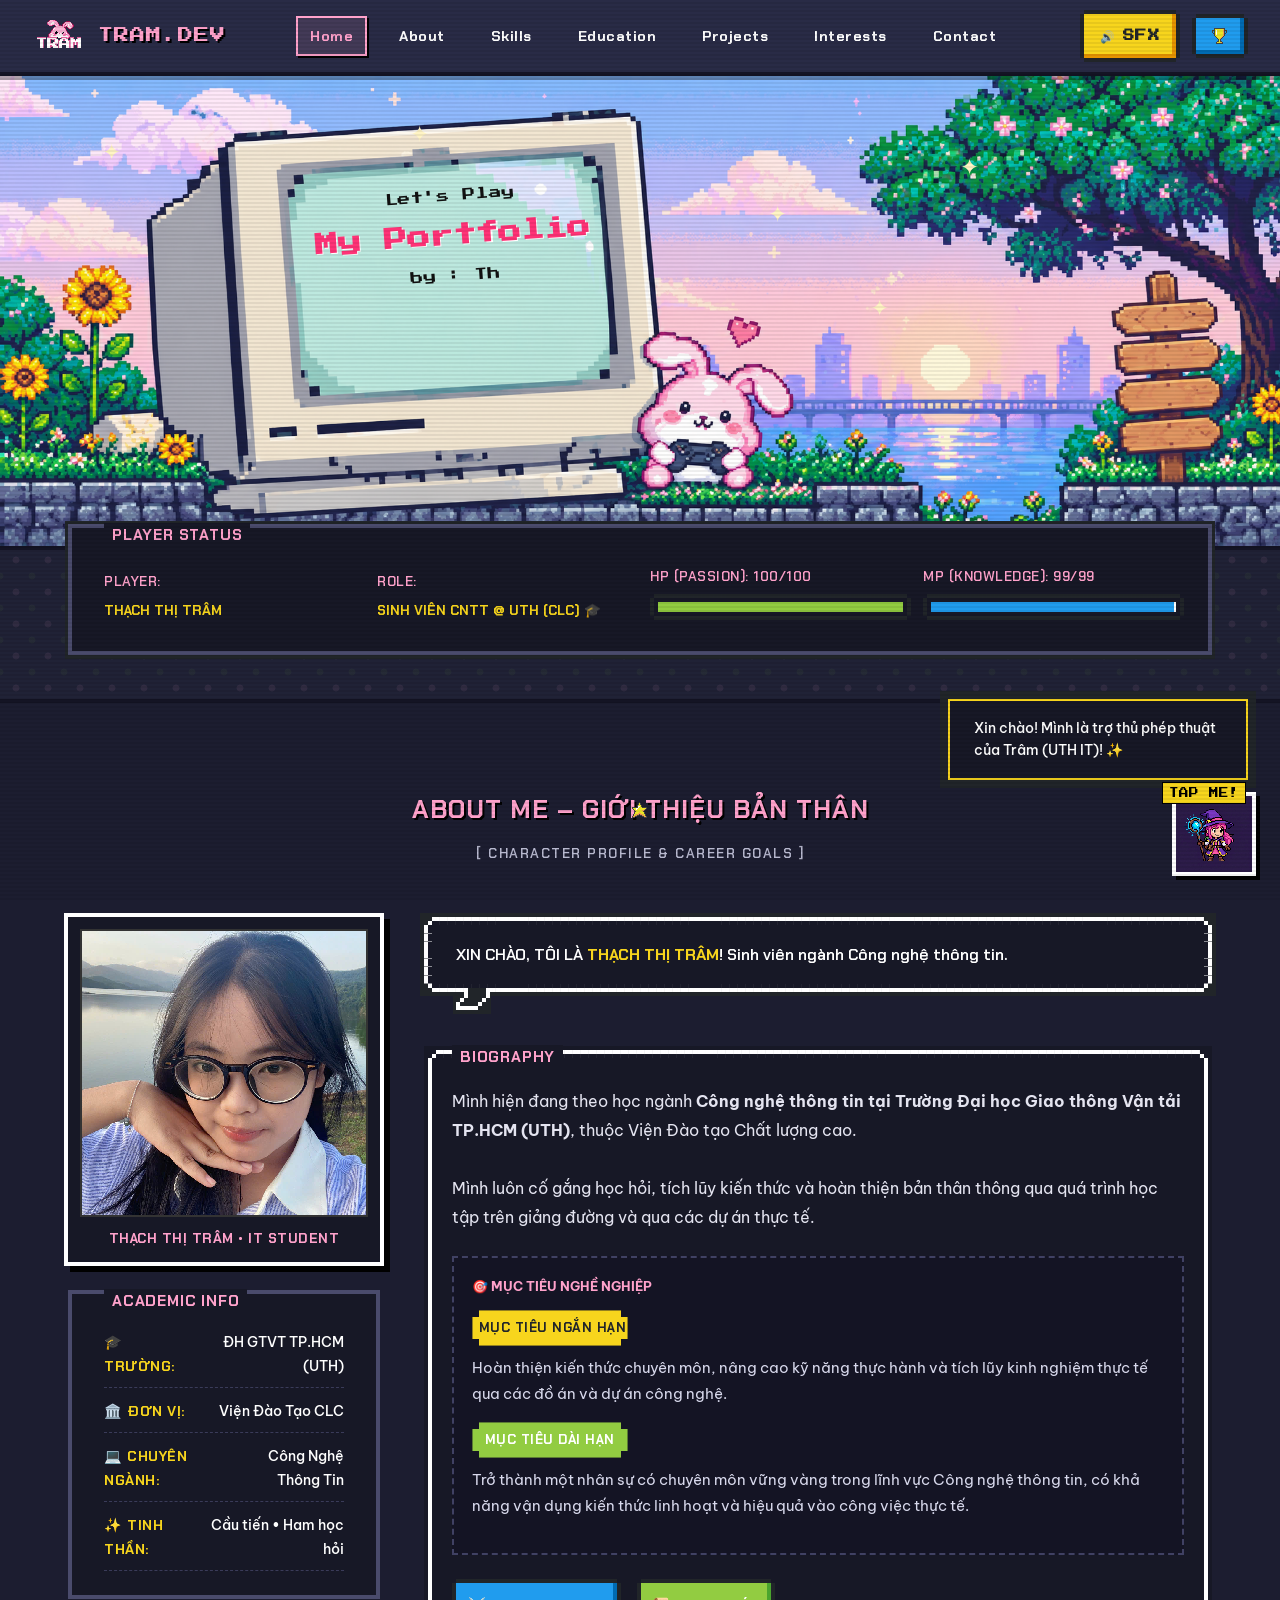
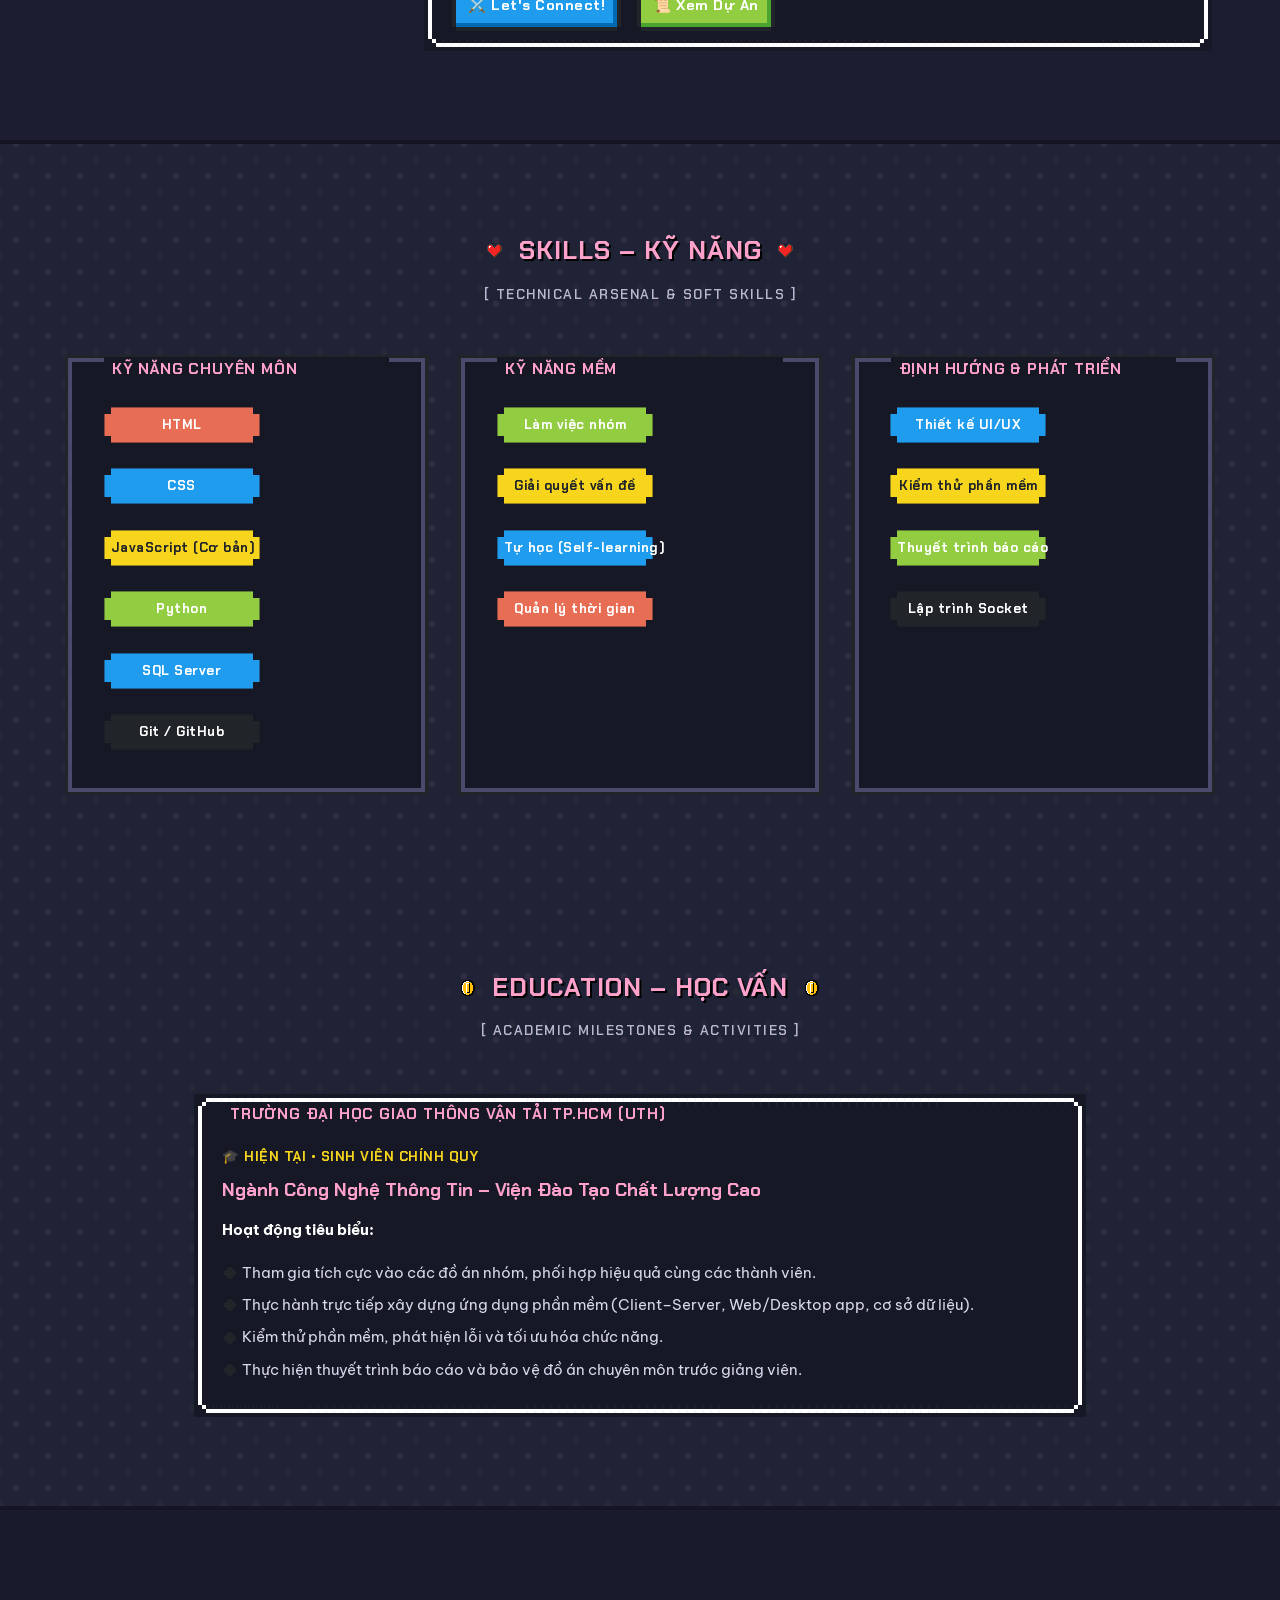
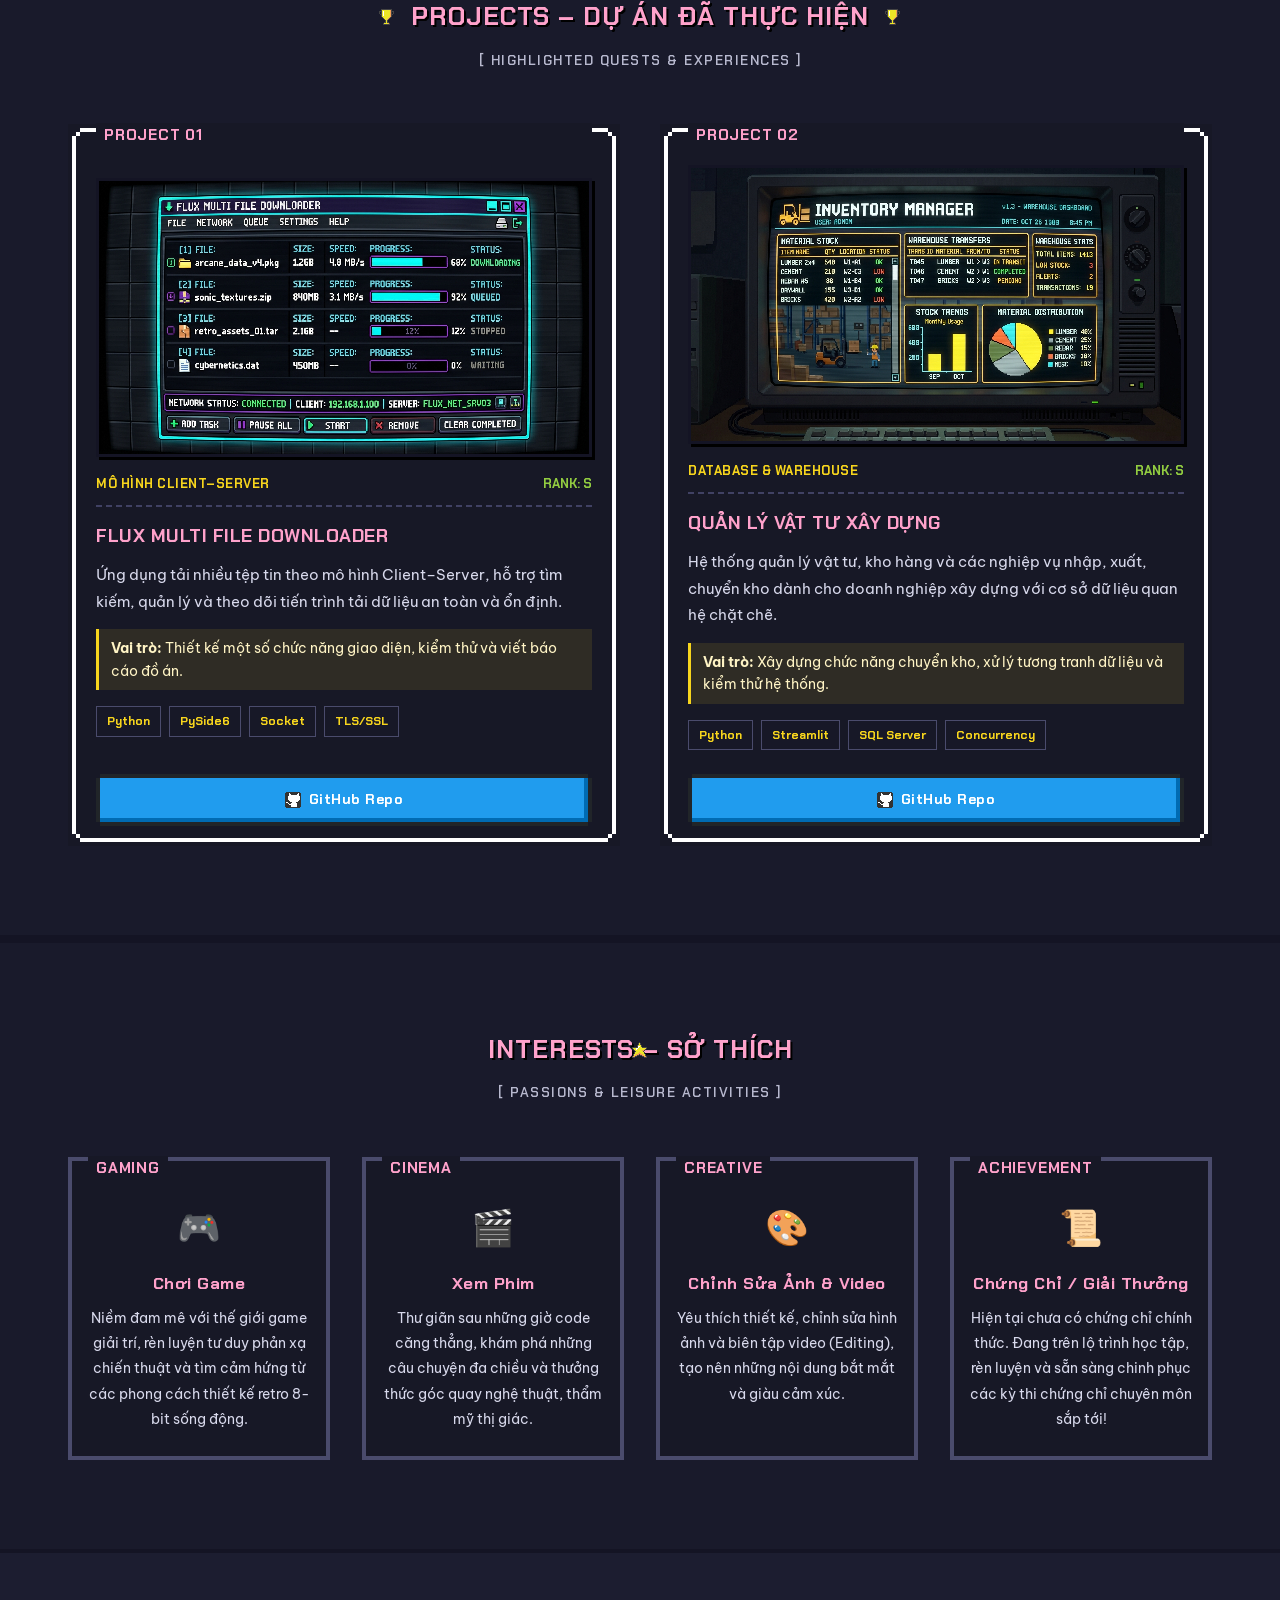
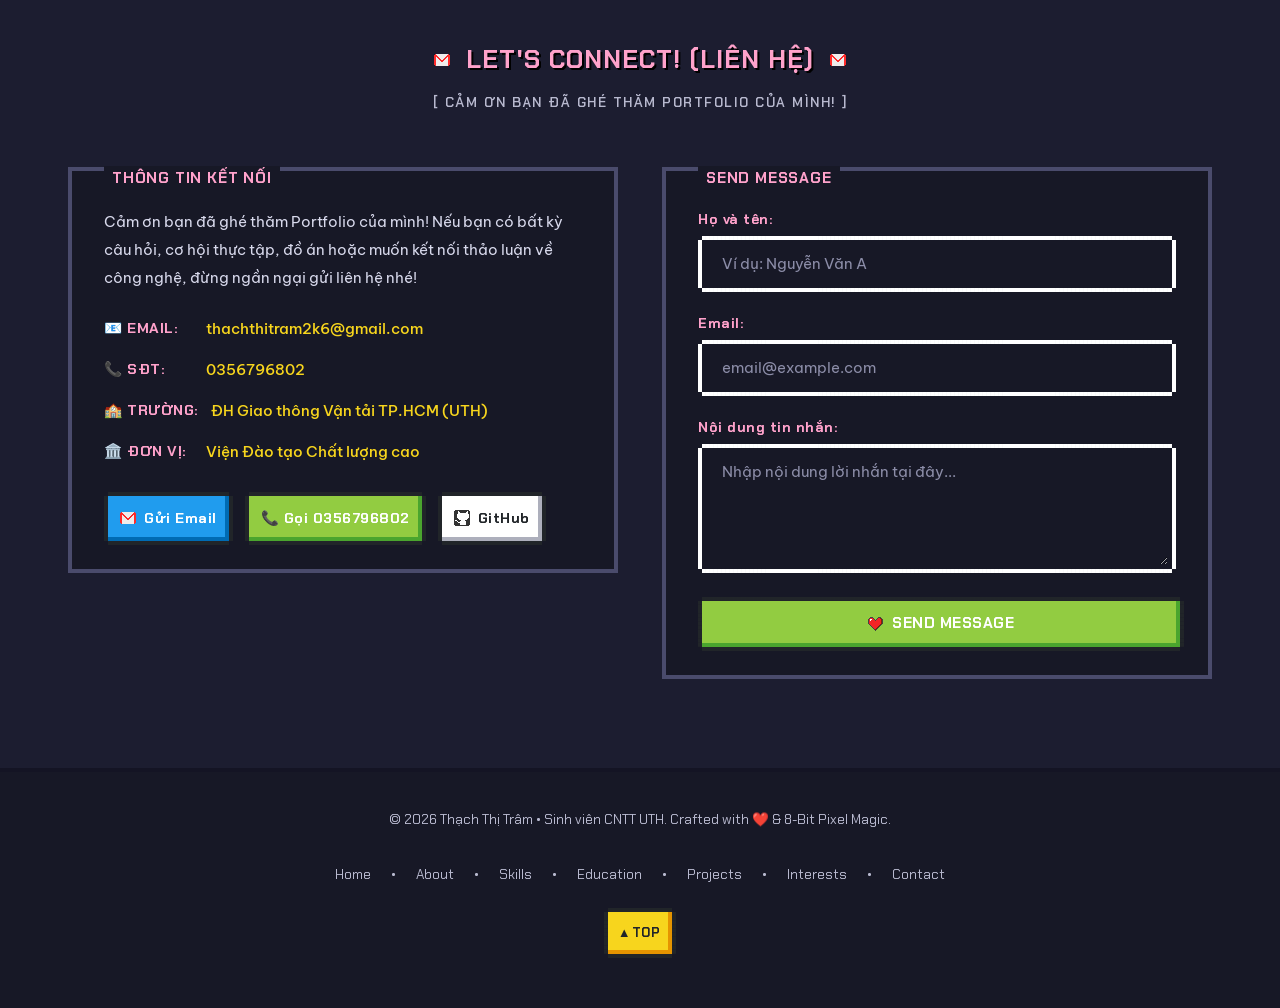
==== index.html @ c50bb3e3 "redesign portfolio with 8-bit NES RPG theme" ====
<!DOCTYPE html>
<html lang="vi">

<head>
    <meta charset="UTF-8">
    <meta name="viewport" content="width=device-width, initial-scale=1.0">
    <meta name="description" content="Portfolio phong cách game 8-bit NES hoài cổ của Thạch Thị Trâm - Sinh viên Công nghệ thông tin, Đại học Giao thông Vận tải TP.HCM (UTH).">
    <title>Portfolio - Thạch Thị Trâm | UTH IT Student</title>
    
    <!-- Google Fonts with 100% Vietnamese Diacritics Support -->
    <link rel="preconnect" href="https://fonts.googleapis.com">
    <link rel="preconnect" href="https://fonts.gstatic.com" crossorigin>
    <link href="https://fonts.googleapis.com/css2?family=Be+Vietnam+Pro:ital,wght@0,400;0,500;0,600;0,700;1,400&family=Chakra+Petch:ital,wght@0,400;0,600;0,700;1,400&family=Press+Start+2P&display=swap" rel="stylesheet">
    
    <!-- CSS Stylesheets -->
    <link rel="stylesheet" href="css/nes.min.css">
    <link rel="stylesheet" href="css/style.css">
</head>

<body>

    <!-- ===================================================
         HEADER / RETRO NAVBAR
         =================================================== -->
    <header class="navbar" id="navbar">
        <a href="#home" class="logo-wrapper">
            <img src="images/logo.png" alt="Logo Tram Dev">
            <span class="logo-brand">TRAM.DEV</span>
        </a>

        <!-- Navigation Links -->
        <nav class="nav-menu" id="nav-menu">
            <a href="#home" class="nav-link active">Home</a>
            <a href="#about" class="nav-link">About</a>
            <a href="#skills" class="nav-link">Skills</a>
            <a href="#education" class="nav-link">Education</a>
            <a href="#projects" class="nav-link">Projects</a>
            <a href="#interests" class="nav-link">Interests</a>
            <a href="#contact" class="nav-link">Contact</a>
        </nav>

        <!-- Retro Controls & Achievements -->
        <div class="nav-actions">
            <!-- Sound FX Toggle -->
            <button type="button" class="nes-btn is-warning sfx-btn" id="sfx-toggle" title="Bật/Tắt âm thanh 8-bit">
                <span id="sfx-icon">🔊</span> SFX
            </button>

            <!-- Trophy Achievements Modal Button -->
            <button type="button" class="nes-btn is-primary trophy-nav-btn" id="open-trophy-btn" title="Bảng thành tích">
                <i class="nes-icon trophy is-small"></i>
            </button>

            <!-- Mobile Hamburger Toggle -->
            <button type="button" class="nes-btn mobile-menu-toggle" id="mobile-menu-btn" aria-label="Toggle menu">
                ☰
            </button>
        </div>
    </header>

    <!-- ===================================================
         HERO BANNER (PIXEL TV WITH RETRO TYPING ANIMATION)
         =================================================== -->
    <section id="home" class="banner">
        <div class="tv-text">
            <p class="line1">Let's Play</p>
            <h1 class="line2">My Portfolio</h1>
            <p class="line3">by : Thach Thi Tram</p>
            <p class="line4">WELCOME TO MY WORLD</p>
            <a href="#about" class="start-btn">▶ START</a>
        </div>

        <!-- Twinkling Stars -->
        <span class="star star1">✦</span>
        <span class="star star2">✦</span>
        <span class="star star3">✦</span>
        <span class="star star4">✦</span>
        <span class="star star5">✦</span>
    </section>

    <!-- ===================================================
         RPG STATUS HUD BAR
         =================================================== -->
    <div class="rpg-hud-section">
        <div class="container">
            <div class="nes-container is-dark with-title rpg-hud-card">
                <p class="title">PLAYER STATUS</p>
                <div class="rpg-hud-grid">
                    <div class="hud-stat-item">
                        <span class="hud-label">PLAYER:</span>
                        <span class="hud-value">THẠCH THỊ TRÂM</span>
                    </div>
                    <div class="hud-stat-item">
                        <span class="hud-label">ROLE:</span>
                        <span class="hud-value">SINH VIÊN CNTT @ UTH (CLC) 🎓</span>
                    </div>
                    <div class="hud-stat-item">
                        <span class="hud-label">HP (PASSION): 100/100</span>
                        <progress class="nes-progress is-success" value="100" max="100"></progress>
                    </div>
                    <div class="hud-stat-item">
                        <span class="hud-label">MP (KNOWLEDGE): 99/99</span>
                        <progress class="nes-progress is-primary" value="99" max="100"></progress>
                    </div>
                </div>
            </div>
        </div>
    </div>

    <!-- ===================================================
         SECTION 1: ABOUT ME – GIỚI THIỆU BẢN THÂN
         =================================================== -->
    <section id="about" class="section about-section">
        <div class="container">
            <div class="section-header">
                <h2 class="section-title">
                    <i class="nes-icon star is-small"></i> ABOUT ME – GIỚI THIỆU BẢN THÂN <i class="nes-icon star is-small"></i>
                </h2>
                <p class="section-subtitle">[ CHARACTER PROFILE & CAREER GOALS ]</p>
            </div>

            <div class="about-grid">
                <!-- Character Avatar & Equipment -->
                <div class="character-card">
                    <div class="avatar-frame">
                        <img src="images/avatar.jpg" alt="Avatar Thạch Thị Trâm">
                        <div class="character-tag">THẠCH THỊ TRÂM • IT STUDENT</div>
                    </div>

                    <!-- RPG Equipment Slots -->
                    <div class="nes-container is-dark with-title equipment-box">
                        <p class="title">ACADEMIC INFO</p>
                        <ul class="equipment-list">
                            <li>
                                <span class="equipment-slot">🎓 TRƯỜNG:</span>
                                <span class="equipment-item">ĐH GTVT TP.HCM (UTH)</span>
                            </li>
                            <li>
                                <span class="equipment-slot">🏛️ ĐƠN VỊ:</span>
                                <span class="equipment-item">Viện Đào Tạo CLC</span>
                            </li>
                            <li>
                                <span class="equipment-slot">💻 CHUYÊN NGÀNH:</span>
                                <span class="equipment-item">Công Nghệ Thông Tin</span>
                            </li>
                            <li>
                                <span class="equipment-slot">✨ TINH THẦN:</span>
                                <span class="equipment-item">Cầu tiến • Ham học hỏi</span>
                            </li>
                        </ul>
                    </div>
                </div>

                <!-- Bio & Career Goals -->
                <div class="about-dialogue-col">
                    <div class="nes-balloon from-left is-dark rpg-speech">
                        <p>XIN CHÀO, TÔI LÀ <strong>THẠCH THỊ TRÂM</strong>! Sinh viên ngành Công nghệ thông tin.</p>
                    </div>

                    <div class="nes-container with-title is-rounded is-dark bio-card">
                        <p class="title">BIOGRAPHY</p>
                        <p class="bio-text">
                            Mình hiện đang theo học ngành <strong>Công nghệ thông tin tại Trường Đại học Giao thông Vận tải TP.HCM (UTH)</strong>, thuộc Viện Đào tạo Chất lượng cao.
                            <br><br>
                            Mình luôn cố gắng học hỏi, tích lũy kiến thức và hoàn thiện bản thân thông qua quá trình học tập trên giảng đường và qua các dự án thực tế.
                        </p>

                        <!-- Career Goals Box -->
                        <div class="career-goals-box">
                            <p style="color: var(--accent-pink); font-size: 0.8rem; margin-bottom: 12px; font-weight: bold;">
                                🎯 MỤC TIÊU NGHỀ NGHIỆP
                            </p>
                            <div class="career-goal-item">
                                <div class="career-goal-title">
                                    <span class="nes-badge"><span class="is-warning">MỤC TIÊU NGẮN HẠN</span></span>
                                </div>
                                <p class="career-goal-desc">
                                    Hoàn thiện kiến thức chuyên môn, nâng cao kỹ năng thực hành và tích lũy kinh nghiệm thực tế qua các đồ án và dự án công nghệ.
                                </p>
                            </div>
                            <div class="career-goal-item">
                                <div class="career-goal-title">
                                    <span class="nes-badge"><span class="is-success">MỤC TIÊU DÀI HẠN</span></span>
                                </div>
                                <p class="career-goal-desc">
                                    Trở thành một nhân sự có chuyên môn vững vàng trong lĩnh vực Công nghệ thông tin, có khả năng vận dụng kiến thức linh hoạt và hiệu quả vào công việc thực tế.
                                </p>
                            </div>
                        </div>

                        <!-- Action Buttons -->
                        <div class="about-cta-btns" style="margin-top: 24px;">
                            <a href="#contact" class="nes-btn is-primary">⚔️ Let's Connect!</a>
                            <a href="#projects" class="nes-btn is-success">📜 Xem Dự Án</a>
                        </div>
                    </div>
                </div>
            </div>
        </div>
    </section>

    <!-- ===================================================
         SECTION 2: SKILLS – KỸ NĂNG
         =================================================== -->
    <section id="skills" class="section skills-section">
        <div class="container">
            <div class="section-header">
                <h2 class="section-title">
                    <i class="nes-icon heart is-small"></i> SKILLS – KỸ NĂNG <i class="nes-icon heart is-small"></i>
                </h2>
                <p class="section-subtitle">[ TECHNICAL ARSENAL & SOFT SKILLS ]</p>
            </div>

            <div class="skills-grid">
                <!-- Kỹ năng chuyên môn -->
                <div class="nes-container with-title is-dark skill-card">
                    <p class="title">KỸ NĂNG CHUYÊN MÔN</p>
                    <div class="badge-cloud">
                        <div class="badge-item"><span class="nes-badge"><span class="is-error">HTML</span></span></div>
                        <div class="badge-item"><span class="nes-badge"><span class="is-primary">CSS</span></span></div>
                        <div class="badge-item"><span class="nes-badge"><span class="is-warning">JavaScript (Cơ bản)</span></span></div>
                        <div class="badge-item"><span class="nes-badge"><span class="is-success">Python</span></span></div>
                        <div class="badge-item"><span class="nes-badge"><span class="is-primary">SQL Server</span></span></div>
                        <div class="badge-item"><span class="nes-badge"><span class="is-dark">Git / GitHub</span></span></div>
                    </div>
                </div>

                <!-- Kỹ năng mềm -->
                <div class="nes-container with-title is-dark skill-card">
                    <p class="title">KỸ NĂNG MỀM</p>
                    <div class="badge-cloud">
                        <div class="badge-item"><span class="nes-badge"><span class="is-success">Làm việc nhóm</span></span></div>
                        <div class="badge-item"><span class="nes-badge"><span class="is-warning">Giải quyết vấn đề</span></span></div>
                        <div class="badge-item"><span class="nes-badge"><span class="is-primary">Tự học (Self-learning)</span></span></div>
                        <div class="badge-item"><span class="nes-badge"><span class="is-error">Quản lý thời gian</span></span></div>
                    </div>
                </div>

                <!-- Định hướng & Rèn luyện -->
                <div class="nes-container with-title is-dark skill-card">
                    <p class="title">ĐỊNH HƯỚNG & PHÁT TRIỂN</p>
                    <div class="badge-cloud">
                        <div class="badge-item"><span class="nes-badge"><span class="is-primary">Thiết kế UI/UX</span></span></div>
                        <div class="badge-item"><span class="nes-badge"><span class="is-warning">Kiểm thử phần mềm</span></span></div>
                        <div class="badge-item"><span class="nes-badge"><span class="is-success">Thuyết trình báo cáo</span></span></div>
                        <div class="badge-item"><span class="nes-badge"><span class="is-dark">Lập trình Socket</span></span></div>
                    </div>
                </div>
            </div>
        </div>
    </section>

    <!-- ===================================================
         SECTION 3: EDUCATION – HỌC VẤN
         =================================================== -->
    <section id="education" class="section education-section">
        <div class="container">
            <div class="section-header">
                <h2 class="section-title">
                    <i class="nes-icon coin is-small"></i> EDUCATION – HỌC VẤN <i class="nes-icon coin is-small"></i>
                </h2>
                <p class="section-subtitle">[ ACADEMIC MILESTONES & ACTIVITIES ]</p>
            </div>

            <div class="timeline-list">
                <!-- UTH Education Card -->
                <div class="nes-container with-title is-rounded is-dark timeline-card">
                    <p class="title">TRƯỜNG ĐẠI HỌC GIAO THÔNG VẬN TẢI TP.HCM (UTH)</p>
                    <span class="timeline-time">🎓 HIỆN TẠI • SINH VIÊN CHÍNH QUY</span>
                    <h3 class="timeline-title">Ngành Công Nghệ Thông Tin – Viện Đào Tạo Chất Lượng Cao</h3>
                    <p class="timeline-desc" style="margin-top: 12px;">
                        <strong>Hoạt động tiêu biểu:</strong>
                    </p>
                    <ul class="nes-list is-disc" style="font-size: 0.74rem; line-height: 1.8; color: #cfd0e6; margin-top: 8px;">
                        <li>Tham gia tích cực vào các đồ án nhóm, phối hợp hiệu quả cùng các thành viên.</li>
                        <li>Thực hành trực tiếp xây dựng ứng dụng phần mềm (Client–Server, Web/Desktop app, cơ sở dữ liệu).</li>
                        <li>Kiểm thử phần mềm, phát hiện lỗi và tối ưu hóa chức năng.</li>
                        <li>Thực hiện thuyết trình báo cáo và bảo vệ đồ án chuyên môn trước giảng viên.</li>
                    </ul>
                </div>
            </div>
        </div>
    </section>

    <!-- ===================================================
         SECTION 4: PROJECTS – DỰ ÁN
         =================================================== -->
    <section id="projects" class="section projects-section">
        <div class="container">
            <div class="section-header">
                <h2 class="section-title">
                    <i class="nes-icon trophy is-small"></i> PROJECTS – DỰ ÁN ĐÃ THỰC HIỆN <i class="nes-icon trophy is-small"></i>
                </h2>
                <p class="section-subtitle">[ HIGHLIGHTED QUESTS & EXPERIENCES ]</p>
            </div>

            <div class="projects-grid" style="grid-template-columns: repeat(auto-fit, minmax(400px, 1fr));">
                <!-- Project 01: FLUX Multi File Downloader -->
                <div class="nes-container with-title is-rounded is-dark quest-card">
                    <p class="title">PROJECT 01</p>
                    <div>
                        <!-- Project Screenshot -->
                        <div class="quest-img-wrapper">
                            <img src="images/project_flux.jpg" alt="Ảnh giao diện FLUX Multi File Downloader">
                        </div>

                        <div class="quest-header">
                            <span class="quest-rank">MÔ HÌNH CLIENT–SERVER</span>
                            <span class="quest-exp">RANK: S</span>
                        </div>
                        <h3 class="quest-title">FLUX MULTI FILE DOWNLOADER</h3>
                        
                        <p class="quest-desc">
                            Ứng dụng tải nhiều tệp tin theo mô hình Client–Server, hỗ trợ tìm kiếm, quản lý và theo dõi tiến trình tải dữ liệu an toàn và ổn định.
                        </p>

                        <div class="quest-role">
                            <strong>Vai trò:</strong> Thiết kế một số chức năng giao diện, kiểm thử và viết báo cáo đồ án.
                        </div>

                        <div class="quest-tags">
                            <span class="quest-tag">Python</span>
                            <span class="quest-tag">PySide6</span>
                            <span class="quest-tag">Socket</span>
                            <span class="quest-tag">TLS/SSL</span>
                        </div>
                    </div>
                    <div class="quest-actions">
                        <a href="https://github.com/trawm06" target="_blank" rel="noopener noreferrer" class="nes-btn is-primary quest-btn">
                            <i class="nes-icon github is-small"></i> GitHub Repo
                        </a>
                    </div>
                </div>

                <!-- Project 02: Quản Lý Vật Tư Xây Dựng -->
                <div class="nes-container with-title is-rounded is-dark quest-card">
                    <p class="title">PROJECT 02</p>
                    <div>
                        <!-- Project Screenshot -->
                        <div class="quest-img-wrapper">
                            <img src="images/project_inventory.jpg" alt="Ảnh giao diện Quản Lý Vật Tư Xây Dựng">
                        </div>

                        <div class="quest-header">
                            <span class="quest-rank">DATABASE & WAREHOUSE</span>
                            <span class="quest-exp">RANK: S</span>
                        </div>
                        <h3 class="quest-title">QUẢN LÝ VẬT TƯ XÂY DỰNG</h3>
                        
                        <p class="quest-desc">
                            Hệ thống quản lý vật tư, kho hàng và các nghiệp vụ nhập, xuất, chuyển kho dành cho doanh nghiệp xây dựng với cơ sở dữ liệu quan hệ chặt chẽ.
                        </p>

                        <div class="quest-role">
                            <strong>Vai trò:</strong> Xây dựng chức năng chuyển kho, xử lý tương tranh dữ liệu và kiểm thử hệ thống.
                        </div>

                        <div class="quest-tags">
                            <span class="quest-tag">Python</span>
                            <span class="quest-tag">Streamlit</span>
                            <span class="quest-tag">SQL Server</span>
                            <span class="quest-tag">Concurrency</span>
                        </div>
                    </div>
                    <div class="quest-actions">
                        <a href="https://github.com/trawm06" target="_blank" rel="noopener noreferrer" class="nes-btn is-primary quest-btn">
                            <i class="nes-icon github is-small"></i> GitHub Repo
                        </a>
                    </div>
                </div>
            </div>
        </div>
    </section>

    <!-- ===================================================
         SECTION 5: INTERESTS – SỞ THÍCH
         =================================================== -->
    <section id="interests" class="section interests-section">
        <div class="container">
            <div class="section-header">
                <h2 class="section-title">
                    <i class="nes-icon star is-small"></i> INTERESTS – SỞ THÍCH <i class="nes-icon star is-small"></i>
                </h2>
                <p class="section-subtitle">[ PASSIONS & LEISURE ACTIVITIES ]</p>
            </div>

            <div class="interests-grid">
                <!-- Interest 1: Chơi Game -->
                <div class="nes-container with-title is-dark interest-card">
                    <p class="title">GAMING</p>
                    <span class="interest-icon">🎮</span>
                    <h3 class="interest-name">Chơi Game</h3>
                    <p class="interest-desc">
                        Niềm đam mê với thế giới game giải trí, rèn luyện tư duy phản xạ chiến thuật và tìm cảm hứng từ các phong cách thiết kế retro 8-bit sống động.
                    </p>
                </div>

                <!-- Interest 2: Xem Phim -->
                <div class="nes-container with-title is-dark interest-card">
                    <p class="title">CINEMA</p>
                    <span class="interest-icon">🎬</span>
                    <h3 class="interest-name">Xem Phim</h3>
                    <p class="interest-desc">
                        Thư giãn sau những giờ code căng thẳng, khám phá những câu chuyện đa chiều và thưởng thức góc quay nghệ thuật, thẩm mỹ thị giác.
                    </p>
                </div>

                <!-- Interest 3: Editing -->
                <div class="nes-container with-title is-dark interest-card">
                    <p class="title">CREATIVE</p>
                    <span class="interest-icon">🎨</span>
                    <h3 class="interest-name">Chỉnh Sửa Ảnh & Video</h3>
                    <p class="interest-desc">
                        Yêu thích thiết kế, chỉnh sửa hình ảnh và biên tập video (Editing), tạo nên những nội dung bắt mắt và giàu cảm xúc.
                    </p>
                </div>

                <!-- Interest 4: Chứng chỉ / Hành trình -->
                <div class="nes-container with-title is-dark interest-card">
                    <p class="title">ACHIEVEMENT</p>
                    <span class="interest-icon">📜</span>
                    <h3 class="interest-name">Chứng Chỉ / Giải Thưởng</h3>
                    <p class="interest-desc">
                        Hiện tại chưa có chứng chỉ chính thức. Đang trên lộ trình học tập, rèn luyện và sẵn sàng chinh phục các kỳ thi chứng chỉ chuyên môn sắp tới!
                    </p>
                </div>
            </div>
        </div>
    </section>

    <!-- ===================================================
         SECTION 6: CONTACT – LIÊN HỆ
         =================================================== -->
    <section id="contact" class="section contact-section">
        <div class="container">
            <div class="section-header">
                <h2 class="section-title">
                    <i class="nes-icon gmail is-small"></i> LET'S CONNECT! (LIÊN HỆ) <i class="nes-icon gmail is-small"></i>
                </h2>
                <p class="section-subtitle">[ CẢM ƠN BẠN ĐÃ GHÉ THĂM PORTFOLIO CỦA MÌNH! ]</p>
            </div>

            <div class="contact-grid">
                <!-- Contact Channels -->
                <div class="nes-container with-title is-dark guild-card">
                    <p class="title">THÔNG TIN KẾT NỐI</p>
                    <p class="guild-message">
                        Cảm ơn bạn đã ghé thăm Portfolio của mình! Nếu bạn có bất kỳ câu hỏi, cơ hội thực tập, đồ án hoặc muốn kết nối thảo luận về công nghệ, đừng ngần ngại gửi liên hệ nhé!
                    </p>
                    <ul class="contact-channels">
                        <li class="channel-item">
                            <span class="channel-label">📧 EMAIL:</span>
                            <span class="channel-val">thachthitram2k6@gmail.com</span>
                        </li>
                        <li class="channel-item">
                            <span class="channel-label">📞 SĐT:</span>
                            <span class="channel-val">0356796802</span>
                        </li>
                        <li class="channel-item">
                            <span class="channel-label">🏫 TRƯỜNG:</span>
                            <span class="channel-val">ĐH Giao thông Vận tải TP.HCM (UTH)</span>
                        </li>
                        <li class="channel-item">
                            <span class="channel-label">🏛️ ĐƠN VỊ:</span>
                            <span class="channel-val">Viện Đào tạo Chất lượng cao</span>
                        </li>
                    </ul>

                    <div class="social-btns">
                        <a href="mailto:thachthitram2k6@gmail.com" class="nes-btn is-primary">
                            <i class="nes-icon gmail is-small"></i> Gửi Email
                        </a>
                        <a href="tel:0356796802" class="nes-btn is-success">
                            📞 Gọi 0356796802
                        </a>
                        <a href="https://github.com/trawm06" target="_blank" rel="noopener noreferrer" class="nes-btn">
                            <i class="nes-icon github is-small"></i> GitHub
                        </a>
                    </div>
                </div>

                <!-- Contact Form -->
                <div class="nes-container with-title is-dark form-card">
                    <p class="title">SEND MESSAGE</p>
                    <form id="retro-contact-form" class="contact-form">
                        <div class="nes-field">
                            <label for="contact-name">Họ và tên:</label>
                            <input type="text" id="contact-name" class="nes-input is-dark" placeholder="Ví dụ: Nguyễn Văn A" required>
                        </div>

                        <div class="nes-field">
                            <label for="contact-email">Email:</label>
                            <input type="email" id="contact-email" class="nes-input is-dark" placeholder="email@example.com" required>
                        </div>

                        <div class="nes-field">
                            <label for="contact-message">Nội dung tin nhắn:</label>
                            <textarea id="contact-message" class="nes-textarea is-dark" placeholder="Nhập nội dung lời nhắn tại đây..." rows="4" required></textarea>
                        </div>

                        <button type="submit" class="nes-btn is-success">
                            <i class="nes-icon heart is-small"></i> SEND MESSAGE
                        </button>
                    </form>
                </div>
            </div>
        </div>
    </section>

    <!-- ===================================================
         INTERACTIVE CORNER MASCOT COMPANION
         =================================================== -->
    <div class="mascot-companion" id="mascot-companion">
        <div class="nes-balloon from-right is-dark mascot-balloon" id="mascot-balloon">
            <p id="mascot-text">Xin chào! Mình là trợ thủ phép thuật của Trâm (UTH IT)! ✨</p>
        </div>
        <button type="button" class="mascot-sprite-btn" id="mascot-sprite-btn" aria-label="Interact with mascot">
            <span class="mascot-click-indicator">TAP ME!</span>
            <img src="images/mascot.jpg" alt="Mascot Mage Girl">
        </button>
    </div>

    <!-- ===================================================
         ACHIEVEMENTS / TROPHY RETRO MODAL
         =================================================== -->
    <div class="modal-overlay" id="trophy-modal">
        <div class="nes-dialog is-rounded is-dark retro-modal">
            <div class="modal-header">
                <h3>🏆 THÔNG TIN & THÀNH TÍCH</h3>
                <button type="button" class="nes-btn is-error modal-close-btn" id="close-trophy-modal">✖</button>
            </div>

            <ul class="achievement-list">
                <li class="achievement-item">
                    <i class="nes-icon star is-medium"></i>
                    <div class="achievement-text">
                        <h4>UTH IT STUDENT</h4>
                        <p>Sinh viên ngành CNTT - Trường ĐH Giao thông Vận tải TP.HCM (Viện Đào tạo CLC)</p>
                    </div>
                </li>
                <li class="achievement-item">
                    <i class="nes-icon trophy is-medium"></i>
                    <div class="achievement-text">
                        <h4>PYTHON & DATABASE</h4>
                        <p>Đã hoàn thành dự án FLUX File Downloader & Quản Lý Vật Tư Xây Dựng</p>
                    </div>
                </li>
                <li class="achievement-item">
                    <i class="nes-icon heart is-medium"></i>
                    <div class="achievement-text">
                        <h4>LET'S CONNECT!</h4>
                        <p>Email: thachthitram2k6@gmail.com | SĐT: 0356796802</p>
                    </div>
                </li>
            </ul>

            <div class="modal-social-row">
                <a href="mailto:thachthitram2k6@gmail.com" class="nes-btn is-primary">
                    <i class="nes-icon gmail is-small"></i> Email
                </a>
                <a href="https://github.com/trawm06" target="_blank" rel="noopener noreferrer" class="nes-btn">
                    <i class="nes-icon github is-small"></i> GitHub
                </a>
            </div>
        </div>
    </div>

    <!-- ===================================================
         FOOTER
         =================================================== -->
    <footer class="footer">
        <div class="container footer-content">
            <p>© 2026 Thạch Thị Trâm • Sinh viên CNTT UTH. Crafted with ❤️ & 8-Bit Pixel Magic.</p>
            <div class="footer-links">
                <a href="#home">Home</a> •
                <a href="#about">About</a> •
                <a href="#skills">Skills</a> •
                <a href="#education">Education</a> •
                <a href="#projects">Projects</a> •
                <a href="#interests">Interests</a> •
                <a href="#contact">Contact</a>
            </div>
            <a href="#home" class="nes-btn is-warning back-to-top">▲ TOP</a>
        </div>
    </footer>

    <!-- Scripts -->
    <script src="js/main.js"></script>

</body>

</html>
---- css/style.css ----
@import url('nes.min.css');

/* ===================================================
   8-BIT RETRO PORTFOLIO - DESIGN SYSTEM & TOKENS
   Flawless Vietnamese Diacritics Support + Unified Dark Retro Theme
   =================================================== */

:root {
    /* Color Palette */
    --bg-dark: #202236;
    --bg-darker: #171826;
    --bg-card: #292b46;
    --bg-card-hover: #313352;
    --bg-pink-soft: #fff5fc;
    --accent-pink: #ffa2cb;
    --accent-pink-hover: #ff75b5;
    --accent-purple: #8758ff;
    --accent-yellow: #f7d51d;
    --accent-green: #92cc41;
    --accent-blue: #209cee;
    --accent-red: #e76e55;
    --text-dark: #212529;
    --text-light: #ffffff;
    --text-muted: #b8b9cf;
    
    /* Typography System (100% Vietnamese Support) */
    --font-pixel: 'Press Start 2P', cursive, monospace;
    --font-arcade: 'Chakra Petch', 'Press Start 2P', sans-serif;
    --font-body: 'Be Vietnam Pro', 'Chakra Petch', sans-serif;
}

* {
    margin: 0;
    padding: 0;
    box-sizing: border-box;
}

html {
    scroll-behavior: smooth;
    font-size: 16px;
}

body {
    background-color: var(--bg-dark);
    color: var(--text-light);
    font-family: var(--font-body);
    font-size: 15px;
    line-height: 1.7;
    overflow-x: hidden;
    position: relative;
    background-image: 
        radial-gradient(rgba(255, 162, 203, 0.08) 15%, transparent 16%),
        radial-gradient(rgba(146, 204, 65, 0.05) 15%, transparent 16%);
    background-size: 32px 32px;
    background-position: 0 0, 16px 16px;
    -webkit-font-smoothing: antialiased;
}

/* Subtle Retro CRT Scanline overlay */
body::after {
    content: " ";
    display: block;
    position: fixed;
    top: 0; left: 0; bottom: 0; right: 0;
    background: linear-gradient(rgba(18, 16, 16, 0) 50%, rgba(0, 0, 0, 0.12) 50%);
    background-size: 100% 4px;
    z-index: 9999;
    pointer-events: none;
    opacity: 0.5;
}

/* ===================================================
   UNIFIED DARK THEME FOR ALL NES.CSS COMPONENTS
   (Prevents default white backgrounds from obscuring content)
   =================================================== */

.nes-container {
    background-color: var(--bg-card) !important;
    color: var(--text-light) !important;
    border-color: #3b3c5a !important;
}

.nes-container.with-title > .title {
    background-color: var(--bg-card) !important;
    color: var(--accent-pink) !important;
    font-family: var(--font-arcade) !important;
    font-weight: 700 !important;
    font-size: 0.95rem !important;
    letter-spacing: 0.8px;
}

.nes-container.is-dark {
    background-color: var(--bg-darker) !important;
    color: var(--text-light) !important;
    border-color: #4a4b6c !important;
}

.nes-container.is-dark.with-title > .title {
    background-color: var(--bg-darker) !important;
    color: var(--accent-pink) !important;
}

/* Fix NES Button Font & Colors */
.nes-btn {
    font-family: var(--font-arcade) !important;
    font-weight: 700 !important;
    font-size: 0.9rem !important;
    letter-spacing: 0.5px;
    display: inline-flex;
    align-items: center;
    justify-content: center;
    gap: 8px;
}

/* Fix NES Badge Font */
.nes-badge span {
    font-family: var(--font-arcade) !important;
    font-weight: 700 !important;
    font-size: 0.82rem !important;
    letter-spacing: 0.5px;
}

/* Base link styles */
a {
    color: inherit;
    text-decoration: none;
    transition: all 0.2s ease;
}

/* Container */
.container {
    width: 100%;
    max-width: 1200px;
    margin: 0 auto;
    padding: 0 24px;
}

/* Section Common Styling */
.section {
    padding: 85px 0;
    position: relative;
}

.section-header {
    text-align: center;
    margin-bottom: 48px;
}

.section-title {
    font-family: var(--font-arcade);
    font-weight: 700;
    font-size: 1.6rem;
    color: var(--accent-pink);
    text-shadow: 2px 2px 0px #000;
    margin-bottom: 10px;
    display: flex;
    align-items: center;
    justify-content: center;
    gap: 16px;
    flex-wrap: wrap;
    letter-spacing: 1px;
}

.section-subtitle {
    font-family: var(--font-arcade);
    font-weight: 600;
    font-size: 0.85rem;
    color: var(--text-muted);
    letter-spacing: 1.5px;
}

/* ===================================================
   NAVBAR
   =================================================== */
.navbar {
    height: 76px;
    display: flex;
    align-items: center;
    justify-content: space-between;
    background: var(--bg-card);
    padding: 0 32px;
    position: sticky;
    top: 0;
    width: 100%;
    z-index: 1000;
    border-bottom: 4px solid #141424;
    box-shadow: 0 4px 0 rgba(0, 0, 0, 0.3);
}

.logo-wrapper {
    display: flex;
    align-items: center;
    gap: 12px;
}

.logo-wrapper img {
    width: 54px;
    height: auto;
    image-rendering: pixelated;
    transition: transform 0.2s ease;
}

.logo-wrapper:hover img {
    transform: scale(1.1) rotate(-5deg);
}

.logo-brand {
    font-family: var(--font-pixel);
    font-size: 0.95rem;
    color: var(--accent-pink);
    text-shadow: 2px 2px 0 #000;
    letter-spacing: 1px;
}

.nav-menu {
    display: flex;
    align-items: center;
    gap: 18px;
}

.nav-link {
    font-family: var(--font-arcade);
    font-weight: 700;
    color: var(--text-light);
    font-size: 0.9rem;
    padding: 6px 12px;
    position: relative;
    border: 2px solid transparent;
    letter-spacing: 0.5px;
}

.nav-link:hover,
.nav-link.active {
    color: var(--accent-pink);
    border-color: var(--accent-pink);
    background: rgba(255, 162, 203, 0.12);
    box-shadow: 2px 2px 0px #000;
}

.nav-actions {
    display: flex;
    align-items: center;
    gap: 12px;
}

.sfx-btn {
    font-family: var(--font-pixel) !important;
    font-size: 0.72rem !important;
    padding: 8px 12px !important;
    cursor: pointer;
}

.trophy-nav-btn {
    padding: 6px 12px !important;
    cursor: pointer;
}

.mobile-menu-toggle {
    display: none;
    font-size: 1.1rem !important;
    padding: 6px 12px !important;
}

/* ===================================================
   HERO BANNER (PIXEL TV WITH ANIMATED TYPING)
   =================================================== */
.banner {
    width: 100%;
    aspect-ratio: 2.7 / 1;
    background: url("../images/background1.png") center / 100% 100% no-repeat;
    position: relative;
    border-bottom: 4px solid #141424;
}

/* TV screen text in pure 8-bit pixel font */
.tv-text {
    position: absolute;
    top: 23%;
    left: 22.5%;
    width: 26%;
    text-align: center;
    transform: rotate(-4deg);
    color: #111;
    font-family: var(--font-pixel);
    line-height: 1.8;
}

.tv-text > * {
    font-size: 1vw;
    margin-bottom: 0.6vw;
}

.line2 {
    font-size: 1.8vw !important;
    color: #ff3377;
    text-shadow: 1px 1px 0 #fff;
}

.start-btn {
    display: inline-block;
    visibility: hidden;
    margin-top: 0.8vw;
    padding: 0.5vw 1.2vw;
    background: #ffa2cb;
    color: #29243c;
    text-decoration: none;
    font-family: var(--font-pixel);
    font-size: 0.8vw;
    border: 2px solid #34314f;
    box-shadow: 2px 2px 0px #000;
    transition: all 0.15s ease;
}

.start-btn:hover {
    background: #ff75b5;
    transform: translate(-1px, -1px);
    box-shadow: 3px 3px 0px #000;
}

.start-btn.show {
    visibility: visible;
}

/* Twinkling Stars */
.star {
    position: absolute;
    color: #fff4c5;
    font-size: 1.8vw;
    pointer-events: none;
    animation: twinkle 2s infinite alternate;
}

.star1 { top: 12%; left: 8%; }
.star2 { top: 8%; left: 32%; animation-delay: 0.5s; }
.star3 { top: 25%; left: 60%; animation-delay: 1s; }
.star4 { top: 15%; left: 75%; animation-delay: 1.5s; }
.star5 { top: 45%; left: 68%; animation-delay: 0.8s; }

@keyframes twinkle {
    from {
        opacity: 0.2;
        transform: scale(0.5);
    }
    to {
        opacity: 1;
        transform: scale(1.3);
    }
}

/* ===================================================
   RPG STATUS HUD BAR
   =================================================== */
.rpg-hud-section {
    margin-top: -30px;
    position: relative;
    z-index: 10;
    padding-bottom: 40px;
}

.rpg-hud-card {
    background: var(--bg-darker) !important;
}

.rpg-hud-grid {
    display: grid;
    grid-template-columns: repeat(auto-fit, minmax(240px, 1fr));
    gap: 20px;
    align-items: center;
}

.hud-stat-item {
    font-family: var(--font-arcade);
    font-size: 0.85rem;
    font-weight: 600;
}

.hud-label {
    display: block;
    margin-bottom: 6px;
    color: var(--accent-pink);
    letter-spacing: 0.5px;
}

.hud-value {
    color: var(--accent-yellow);
    font-weight: 700;
}

.rpg-hud-card .nes-progress {
    height: 18px;
}

/* ===================================================
   SECTION 1: ABOUT ME
   =================================================== */
.about-section {
    background: #1c1d30;
    border-top: 4px solid #141424;
    border-bottom: 4px solid #141424;
}

.about-grid {
    display: grid;
    grid-template-columns: 320px 1fr;
    gap: 36px;
    align-items: start;
}

.character-card {
    display: flex;
    flex-direction: column;
    gap: 20px;
}

.avatar-frame {
    background: var(--bg-darker);
    border: 4px solid #ffffff;
    box-shadow: 6px 6px 0px #000;
    padding: 12px;
    text-align: center;
}

.avatar-frame img {
    width: 100%;
    aspect-ratio: 1 / 1;
    object-fit: cover;
    image-rendering: pixelated;
    border: 2px solid #333;
    display: block;
}

.character-tag {
    font-family: var(--font-arcade);
    font-weight: 700;
    margin-top: 10px;
    font-size: 0.85rem;
    color: var(--accent-pink);
    letter-spacing: 0.5px;
}

.equipment-box {
    background: var(--bg-darker) !important;
}

.equipment-list {
    list-style: none;
    display: flex;
    flex-direction: column;
    gap: 12px;
    font-size: 0.88rem;
}

.equipment-list li {
    display: flex;
    justify-content: space-between;
    align-items: center;
    border-bottom: 1px dashed #3a3b59;
    padding-bottom: 8px;
}

.equipment-slot {
    font-family: var(--font-arcade);
    font-weight: 700;
    color: var(--accent-yellow);
    letter-spacing: 0.5px;
}

.equipment-item {
    font-family: var(--font-body);
    font-weight: 500;
    color: #ffffff;
    text-align: right;
}

.about-dialogue-col {
    display: flex;
    flex-direction: column;
    gap: 24px;
}

/* Speech Balloon in Dark Mode */
.rpg-speech {
    font-family: var(--font-arcade);
    font-weight: 600;
    font-size: 1rem;
    line-height: 1.7;
    background: var(--bg-darker) !important;
    color: #ffffff !important;
    border-color: #ffffff !important;
}

.rpg-speech strong {
    color: var(--accent-yellow);
    font-weight: 700;
}

.bio-card {
    background: var(--bg-card) !important;
}

.bio-text {
    font-family: var(--font-body);
    font-size: 0.98rem;
    line-height: 1.85;
    margin-bottom: 24px;
    color: #e4e4f0;
}

.career-goals-box {
    margin-top: 20px;
    padding: 18px;
    background: #141424;
    border: 2px dashed #404163;
}

.career-goal-item {
    margin-bottom: 16px;
}

.career-goal-item:last-child {
    margin-bottom: 0;
}

.career-goal-title {
    margin-bottom: 6px;
    display: flex;
    align-items: center;
    gap: 8px;
}

.career-goal-desc {
    font-family: var(--font-body);
    color: #d8d9ec;
    font-size: 0.92rem;
    line-height: 1.75;
}

.about-cta-btns {
    display: flex;
    gap: 16px;
    flex-wrap: wrap;
}

/* ===================================================
   SECTION 2: SKILLS – KỸ NĂNG
   =================================================== */
.skills-grid {
    display: grid;
    grid-template-columns: repeat(auto-fit, minmax(320px, 1fr));
    gap: 28px;
}

.skill-card {
    background: var(--bg-card) !important;
    display: flex;
    flex-direction: column;
    justify-content: flex-start;
}

.badge-cloud {
    display: flex;
    flex-wrap: wrap;
    gap: 12px;
    padding-top: 8px;
}

.badge-item {
    cursor: default;
    transition: transform 0.15s ease;
}

.badge-item:hover {
    transform: translateY(-3px) scale(1.05);
}

.badge-item .nes-badge {
    height: 36px;
}

/* ===================================================
   SECTION 3: EDUCATION – HỌC VẤN
   =================================================== */
.timeline-list {
    display: flex;
    flex-direction: column;
    gap: 24px;
    max-width: 900px;
    margin: 0 auto;
}

.timeline-card {
    background: var(--bg-card) !important;
    position: relative;
    padding: 24px !important;
}

.timeline-time {
    font-family: var(--font-arcade);
    font-weight: 700;
    font-size: 0.85rem;
    color: var(--accent-yellow);
    margin-bottom: 8px;
    display: inline-block;
    letter-spacing: 0.5px;
}

.timeline-title {
    font-family: var(--font-arcade);
    font-weight: 700;
    font-size: 1.15rem;
    color: var(--accent-pink);
    margin-bottom: 12px;
    line-height: 1.5;
}

.timeline-desc {
    font-family: var(--font-body);
    font-size: 0.95rem;
    line-height: 1.8;
    color: #ffffff;
}

.timeline-card .nes-list {
    margin-left: 20px;
}

.timeline-card .nes-list li {
    font-family: var(--font-body);
    font-size: 0.92rem;
    line-height: 1.8;
    color: #d8d9ec;
    margin-bottom: 6px;
}

/* ===================================================
   SECTION 4: PROJECTS – DỰ ÁN
   =================================================== */
.projects-section {
    background: #191a2b;
    border-top: 4px solid #141424;
    border-bottom: 4px solid #141424;
}

.projects-grid {
    display: grid;
    grid-template-columns: repeat(auto-fit, minmax(360px, 1fr));
    gap: 32px;
}

.quest-card {
    background: var(--bg-card) !important;
    display: flex;
    flex-direction: column;
    justify-content: space-between;
    transition: transform 0.2s ease, box-shadow 0.2s ease;
    border-color: #3b3c5a !important;
}

.quest-card:hover {
    transform: translateY(-6px);
    box-shadow: 6px 6px 0px #000 !important;
}

.quest-img-wrapper {
    position: relative;
    width: 100%;
    aspect-ratio: 16 / 9;
    overflow: hidden;
    margin-bottom: 16px;
    border: 3px solid #141424;
    box-shadow: 3px 3px 0 #000;
    background: #111;
}

.quest-img-wrapper img {
    width: 100%;
    height: 100%;
    object-fit: cover;
    image-rendering: pixelated;
    transition: transform 0.3s ease;
    display: block;
}

.quest-card:hover .quest-img-wrapper img {
    transform: scale(1.05);
}

.quest-header {
    display: flex;
    justify-content: space-between;
    align-items: center;
    margin-bottom: 14px;
    padding-bottom: 10px;
    border-bottom: 2px dashed #404163;
}

.quest-rank {
    font-family: var(--font-arcade);
    font-weight: 700;
    font-size: 0.8rem;
    color: var(--accent-yellow);
    letter-spacing: 0.5px;
}

.quest-exp {
    font-family: var(--font-arcade);
    font-weight: 700;
    font-size: 0.8rem;
    color: var(--accent-green);
}

.quest-title {
    font-family: var(--font-arcade);
    font-weight: 700;
    font-size: 1.15rem;
    color: var(--accent-pink);
    margin-bottom: 10px;
    letter-spacing: 0.5px;
}

.quest-desc {
    font-family: var(--font-body);
    font-size: 0.92rem;
    line-height: 1.8;
    color: #d8d9ec;
    margin-bottom: 14px;
}

.quest-role {
    font-family: var(--font-body);
    font-size: 0.88rem;
    color: #fff4c5;
    margin-bottom: 16px;
    padding: 8px 12px;
    background: rgba(247, 213, 29, 0.1);
    border-left: 3px solid var(--accent-yellow);
    line-height: 1.6;
}

.quest-tags {
    display: flex;
    flex-wrap: wrap;
    gap: 8px;
    margin-bottom: 24px;
}

.quest-tag {
    font-family: var(--font-arcade);
    font-weight: 700;
    font-size: 0.75rem;
    background: #171827;
    color: var(--accent-yellow);
    padding: 4px 10px;
    border: 1px solid #4a4b6c;
}

.quest-actions {
    display: flex;
    gap: 12px;
}

.quest-btn {
    flex: 1;
    text-align: center;
    font-size: 0.88rem !important;
}

/* ===================================================
   SECTION 5: INTERESTS – SỞ THÍCH
   =================================================== */
.interests-section {
    background: #191a2b;
    border-top: 4px solid #141424;
}

.interests-grid {
    display: grid;
    grid-template-columns: repeat(auto-fit, minmax(260px, 1fr));
    gap: 24px;
}

.interest-card {
    background: var(--bg-card) !important;
    text-align: center;
    padding: 24px 16px !important;
    transition: transform 0.2s ease;
}

.interest-card:hover {
    transform: translateY(-5px);
}

.interest-icon {
    font-size: 2.2rem;
    margin-bottom: 12px;
    display: inline-block;
}

.interest-name {
    font-family: var(--font-arcade);
    font-weight: 700;
    font-size: 1.05rem;
    color: var(--accent-pink);
    margin-bottom: 8px;
    letter-spacing: 0.5px;
}

.interest-desc {
    font-family: var(--font-body);
    font-size: 0.9rem;
    color: #d8d9ec;
    line-height: 1.75;
}

/* ===================================================
   SECTION 6: CONTACT – LIÊN HỆ
   =================================================== */
.contact-section {
    background: #1c1d30;
    border-top: 4px solid #141424;
}

.contact-grid {
    display: grid;
    grid-template-columns: 1fr 1fr;
    gap: 36px;
    align-items: start;
}

.guild-card {
    background: var(--bg-darker) !important;
}

.guild-message {
    font-family: var(--font-body);
    font-size: 0.95rem;
    line-height: 1.85;
    color: #d8d9ec;
    margin-bottom: 24px;
}

.contact-channels {
    list-style: none;
    display: flex;
    flex-direction: column;
    gap: 16px;
    margin-bottom: 28px;
    font-size: 0.92rem;
}

.channel-item {
    display: flex;
    align-items: center;
    gap: 12px;
}

.channel-label {
    font-family: var(--font-arcade);
    font-weight: 700;
    color: var(--accent-pink);
    min-width: 90px;
    letter-spacing: 0.5px;
}

.channel-val {
    font-family: var(--font-body);
    font-weight: 500;
    color: var(--accent-yellow);
    word-break: break-all;
}

.social-btns {
    display: flex;
    gap: 12px;
    flex-wrap: wrap;
}

.form-card {
    background: var(--bg-card) !important;
}

.contact-form {
    display: flex;
    flex-direction: column;
    gap: 20px;
}

.nes-field label {
    font-family: var(--font-arcade);
    font-weight: 700;
    font-size: 0.88rem;
    color: var(--accent-pink);
    margin-bottom: 8px;
    display: block;
    letter-spacing: 0.5px;
}

.contact-form .nes-input,
.contact-form .nes-textarea {
    font-family: var(--font-body) !important;
    font-size: 0.95rem !important;
    line-height: 1.6;
    background-color: var(--bg-darker) !important;
    color: #ffffff !important;
    border-color: #4a4b6c !important;
}

.contact-form .nes-input::placeholder,
.contact-form .nes-textarea::placeholder {
    color: #8c8da8 !important;
}

.contact-form .nes-input:focus,
.contact-form .nes-textarea:focus {
    border-color: var(--accent-pink) !important;
    outline: none;
}

.contact-form button[type="submit"] {
    margin-top: 8px;
    font-size: 0.95rem !important;
    width: 100%;
}

/* ===================================================
   CORNER MASCOT COMPANION
   =================================================== */
.mascot-companion {
    position: fixed;
    bottom: 24px;
    right: 24px;
    z-index: 900;
    display: flex;
    flex-direction: column;
    align-items: flex-end;
    pointer-events: none;
}

.mascot-balloon {
    margin-bottom: 12px;
    max-width: 300px;
    background: var(--bg-darker) !important;
    color: #ffffff !important;
    font-family: var(--font-body) !important;
    font-size: 0.88rem !important;
    font-weight: 500;
    line-height: 1.6;
    pointer-events: auto;
    cursor: pointer;
    border: 2px solid var(--accent-yellow) !important;
    box-shadow: 3px 3px 0 #000;
    animation: balloonFloat 3s ease-in-out infinite alternate;
}

.mascot-balloon p {
    color: #ffffff !important;
}

.mascot-sprite-btn {
    pointer-events: auto;
    cursor: pointer;
    background: none;
    border: none;
    padding: 0;
    outline: none;
    position: relative;
    transition: transform 0.2s ease;
}

.mascot-sprite-btn:hover {
    transform: scale(1.1) translateY(-4px);
}

.mascot-sprite-btn img {
    width: 84px;
    height: 84px;
    border: 4px solid #ffffff;
    box-shadow: 4px 4px 0px #000;
    image-rendering: pixelated;
    display: block;
    background: #2b2046;
}

.mascot-click-indicator {
    position: absolute;
    top: -10px;
    left: -10px;
    background: var(--accent-yellow);
    color: #000;
    font-family: var(--font-pixel);
    font-size: 0.6rem;
    padding: 2px 6px;
    border: 1px solid #000;
}

@keyframes balloonFloat {
    from { transform: translateY(0px); }
    to { transform: translateY(-5px); }
}

/* ===================================================
   ACHIEVEMENTS / TROPHY MODAL
   =================================================== */
.modal-overlay {
    position: fixed;
    top: 0; left: 0; right: 0; bottom: 0;
    background: rgba(0, 0, 0, 0.8);
    backdrop-filter: blur(4px);
    z-index: 2000;
    display: flex;
    align-items: center;
    justify-content: center;
    padding: 20px;
    opacity: 0;
    visibility: hidden;
    transition: all 0.2s ease;
}

.modal-overlay.active {
    opacity: 1;
    visibility: visible;
}

.retro-modal {
    max-width: 580px;
    width: 100%;
    background: var(--bg-card) !important;
    color: #ffffff !important;
    border-color: var(--accent-pink) !important;
    transform: scale(0.9);
    transition: transform 0.2s ease;
}

.modal-overlay.active .retro-modal {
    transform: scale(1);
}

.modal-header {
    display: flex;
    justify-content: space-between;
    align-items: center;
    border-bottom: 3px solid #141424;
    padding-bottom: 12px;
    margin-bottom: 20px;
}

.modal-header h3 {
    font-family: var(--font-arcade);
    font-weight: 700;
    font-size: 1.1rem;
    color: var(--accent-pink);
}

.modal-close-btn {
    padding: 4px 10px !important;
    font-size: 0.85rem !important;
}

.achievement-list {
    list-style: none;
    display: flex;
    flex-direction: column;
    gap: 14px;
    margin-bottom: 24px;
}

.achievement-item {
    display: flex;
    align-items: center;
    gap: 16px;
    padding: 12px;
    background: var(--bg-darker);
    border: 2px solid #3b3c5a;
}

.achievement-text h4 {
    font-family: var(--font-arcade);
    font-weight: 700;
    font-size: 0.95rem;
    margin-bottom: 4px;
    color: var(--accent-yellow);
}

.achievement-text p {
    font-family: var(--font-body);
    font-size: 0.88rem;
    color: #cfd0e6;
    line-height: 1.6;
}

.modal-social-row {
    display: flex;
    justify-content: center;
    gap: 12px;
}

/* ===================================================
   FOOTER
   =================================================== */
.footer {
    background: var(--bg-darker);
    border-top: 4px solid #141424;
    padding: 36px 0 50px 0;
    text-align: center;
    font-family: var(--font-arcade);
    font-size: 0.85rem;
    color: var(--text-muted);
}

.footer-content {
    display: flex;
    flex-direction: column;
    align-items: center;
    gap: 16px;
}

.footer-links {
    display: flex;
    gap: 20px;
    flex-wrap: wrap;
    justify-content: center;
}

.footer-links a:hover {
    color: var(--accent-pink);
}

.back-to-top {
    margin-top: 10px;
    font-size: 0.8rem !important;
}

/* ===================================================
   RESPONSIVE DESIGN (TABLETS & MOBILE)
   =================================================== */
@media (max-width: 992px) {
    .navbar {
        padding: 0 20px;
    }

    .about-grid,
    .contact-grid {
        grid-template-columns: 1fr;
    }

    .character-card {
        max-width: 400px;
        margin: 0 auto;
    }

    .tv-text > * {
        font-size: 1.2vw;
    }

    .line2 {
        font-size: 2vw !important;
    }
}

@media (max-width: 768px) {
    .navbar {
        position: relative;
    }

    .mobile-menu-toggle {
        display: inline-block;
    }

    .nav-menu {
        display: none;
        position: absolute;
        top: 76px;
        left: 0;
        width: 100%;
        background: var(--bg-card);
        flex-direction: column;
        padding: 20px;
        border-bottom: 4px solid #141424;
        box-shadow: 0 8px 16px rgba(0, 0, 0, 0.5);
    }

    .nav-menu.mobile-open {
        display: flex;
    }

    .nav-link {
        width: 100%;
        text-align: center;
        padding: 10px;
    }

    .section-title {
        font-size: 1.25rem;
    }

    .banner {
        aspect-ratio: 2.2 / 1;
    }

    .tv-text {
        top: 20%;
        left: 20%;
        width: 32%;
    }

    .tv-text > * {
        font-size: 1.6vw;
        margin-bottom: 0.4vw;
    }

    .line2 {
        font-size: 2.6vw !important;
    }

    .start-btn {
        font-size: 1.4vw;
        padding: 0.8vw 1.6vw;
    }

    .mascot-companion {
        bottom: 12px;
        right: 12px;
    }

    .mascot-sprite-btn img {
        width: 64px;
        height: 64px;
    }

    .mascot-balloon {
        max-width: 240px;
        font-size: 0.8rem !important;
    }
}
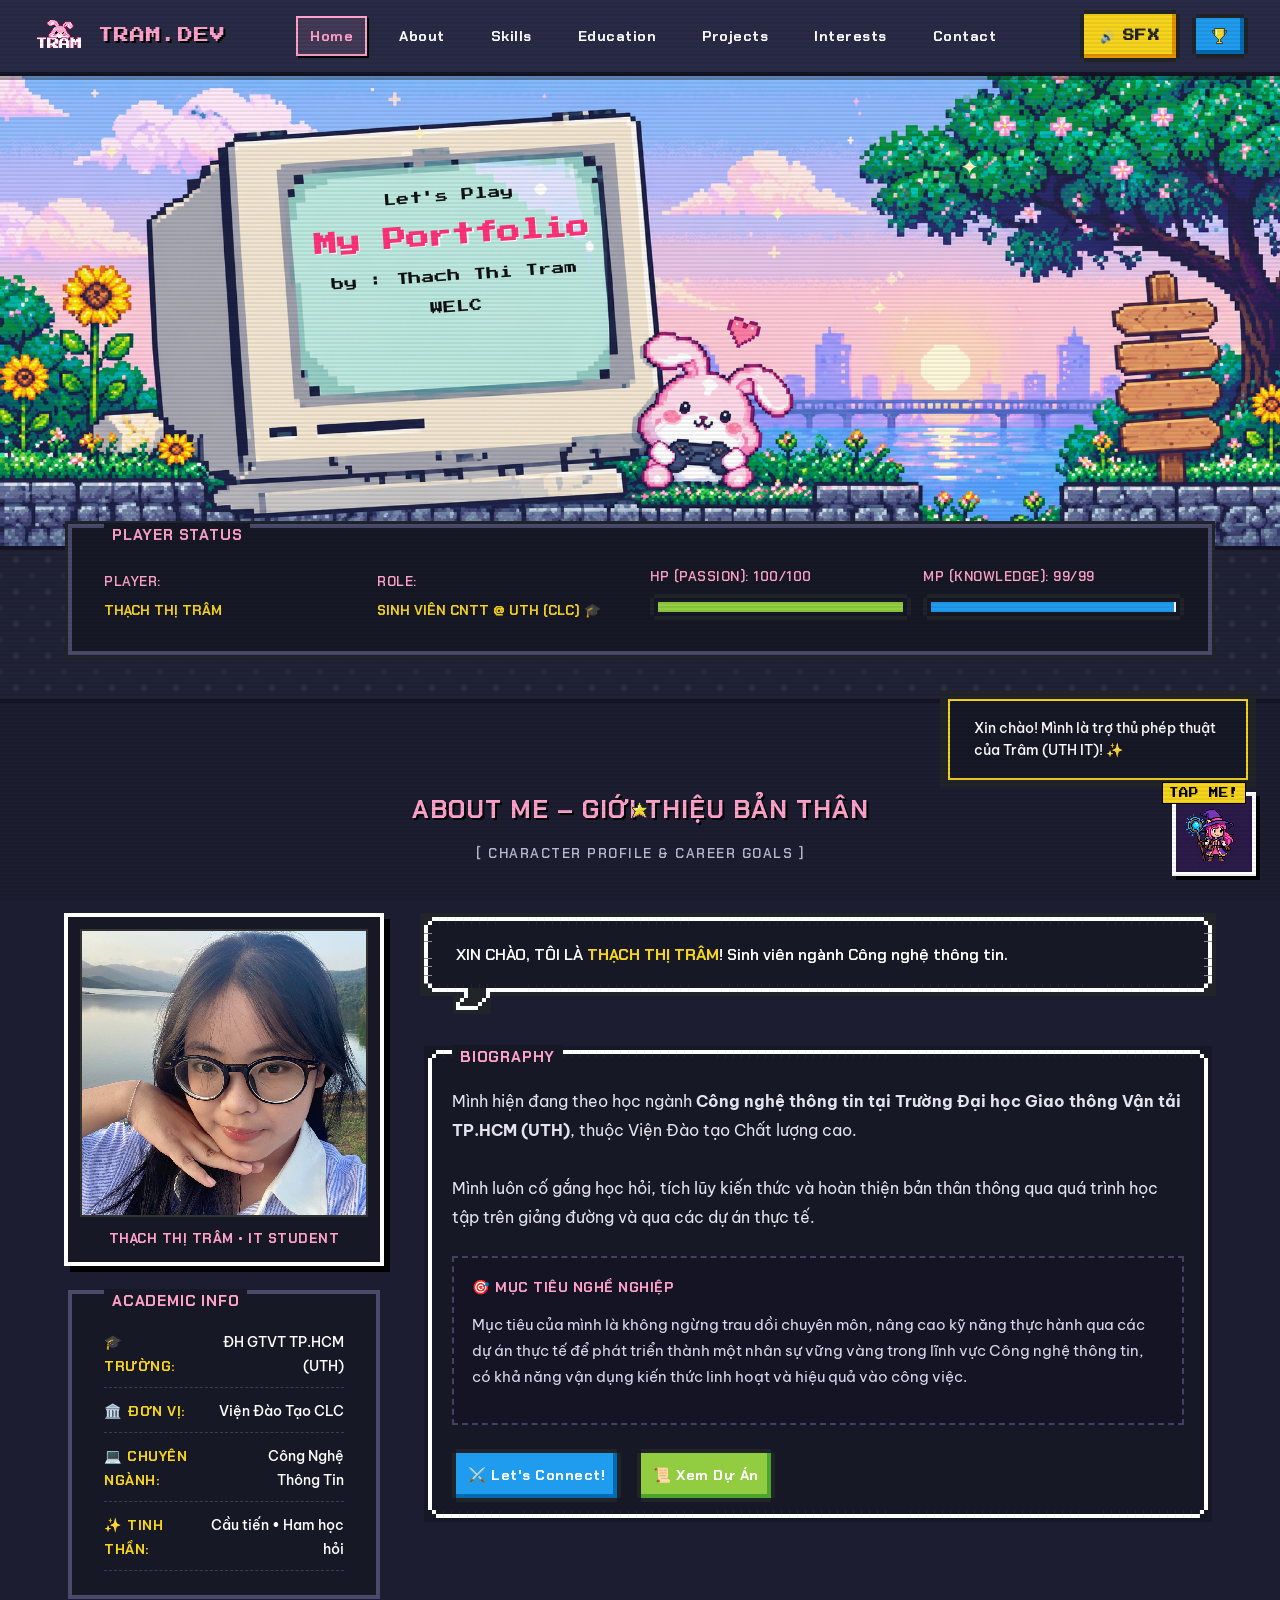
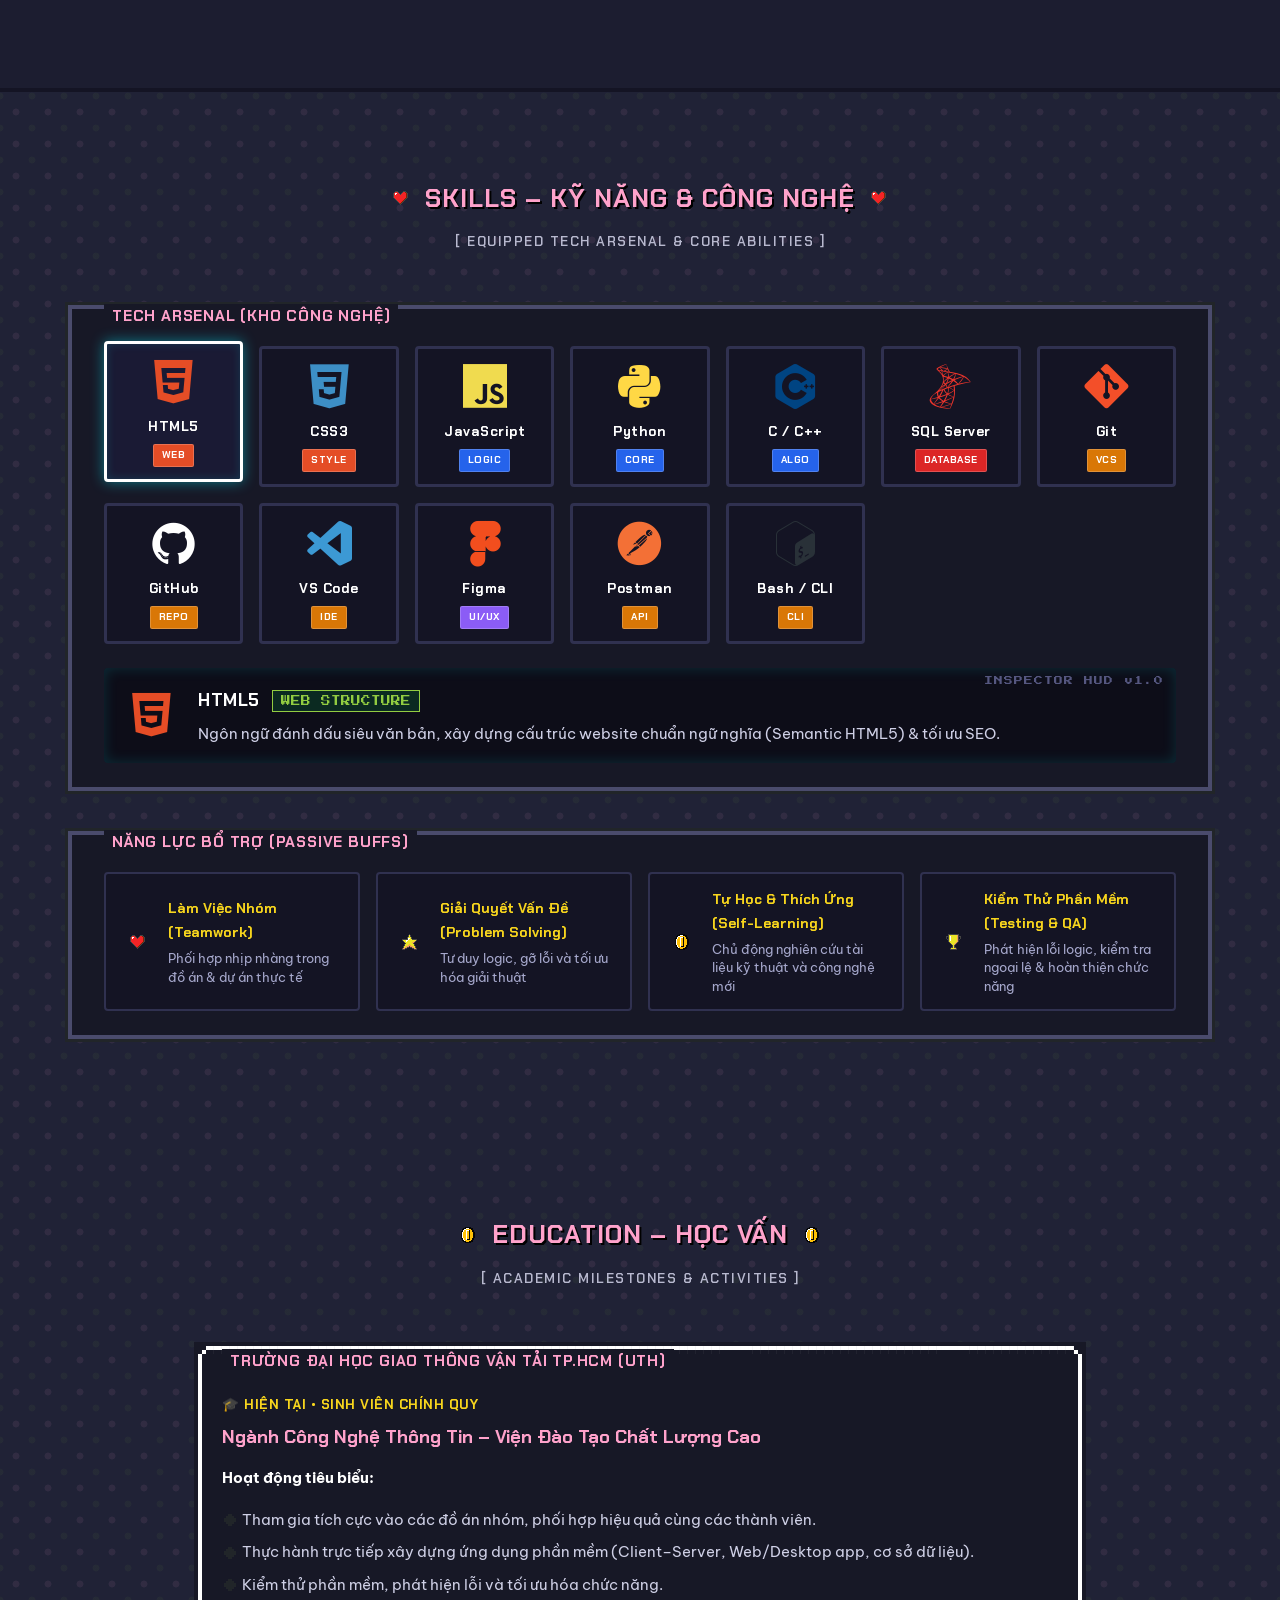
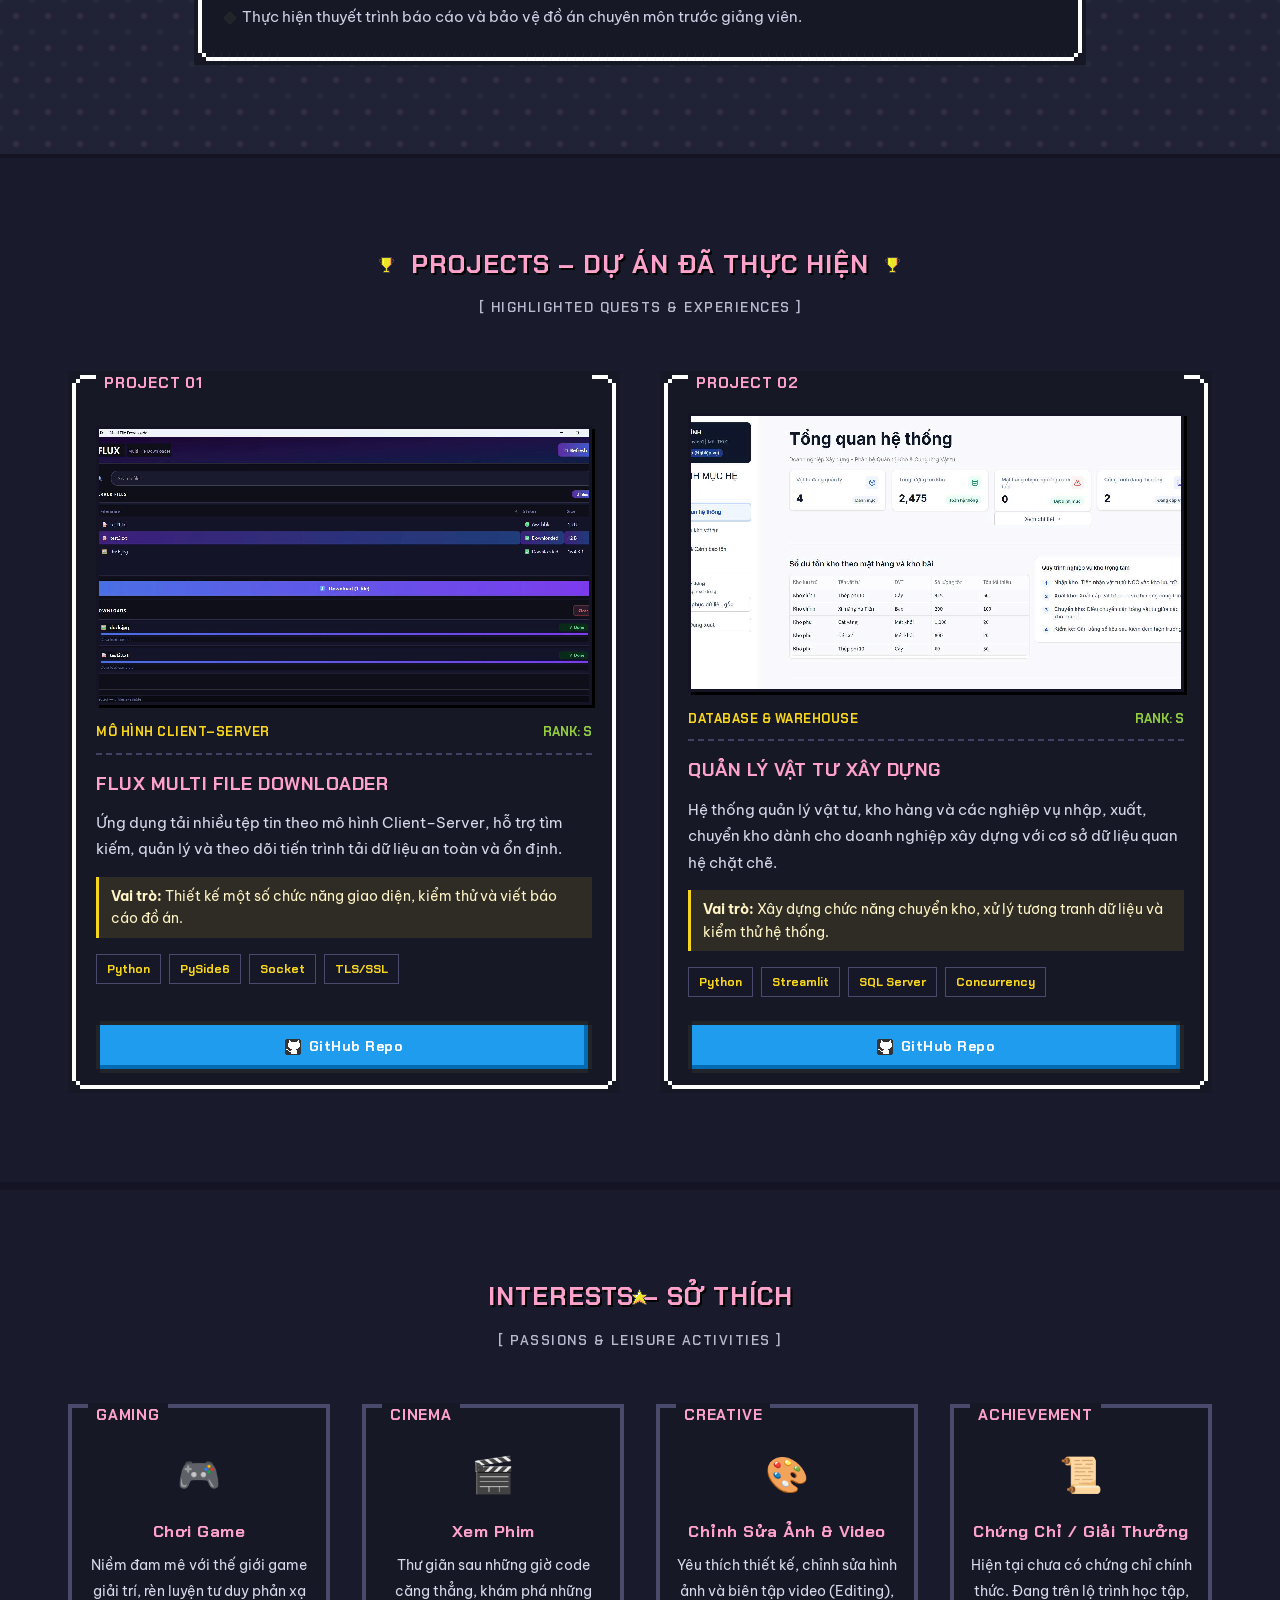
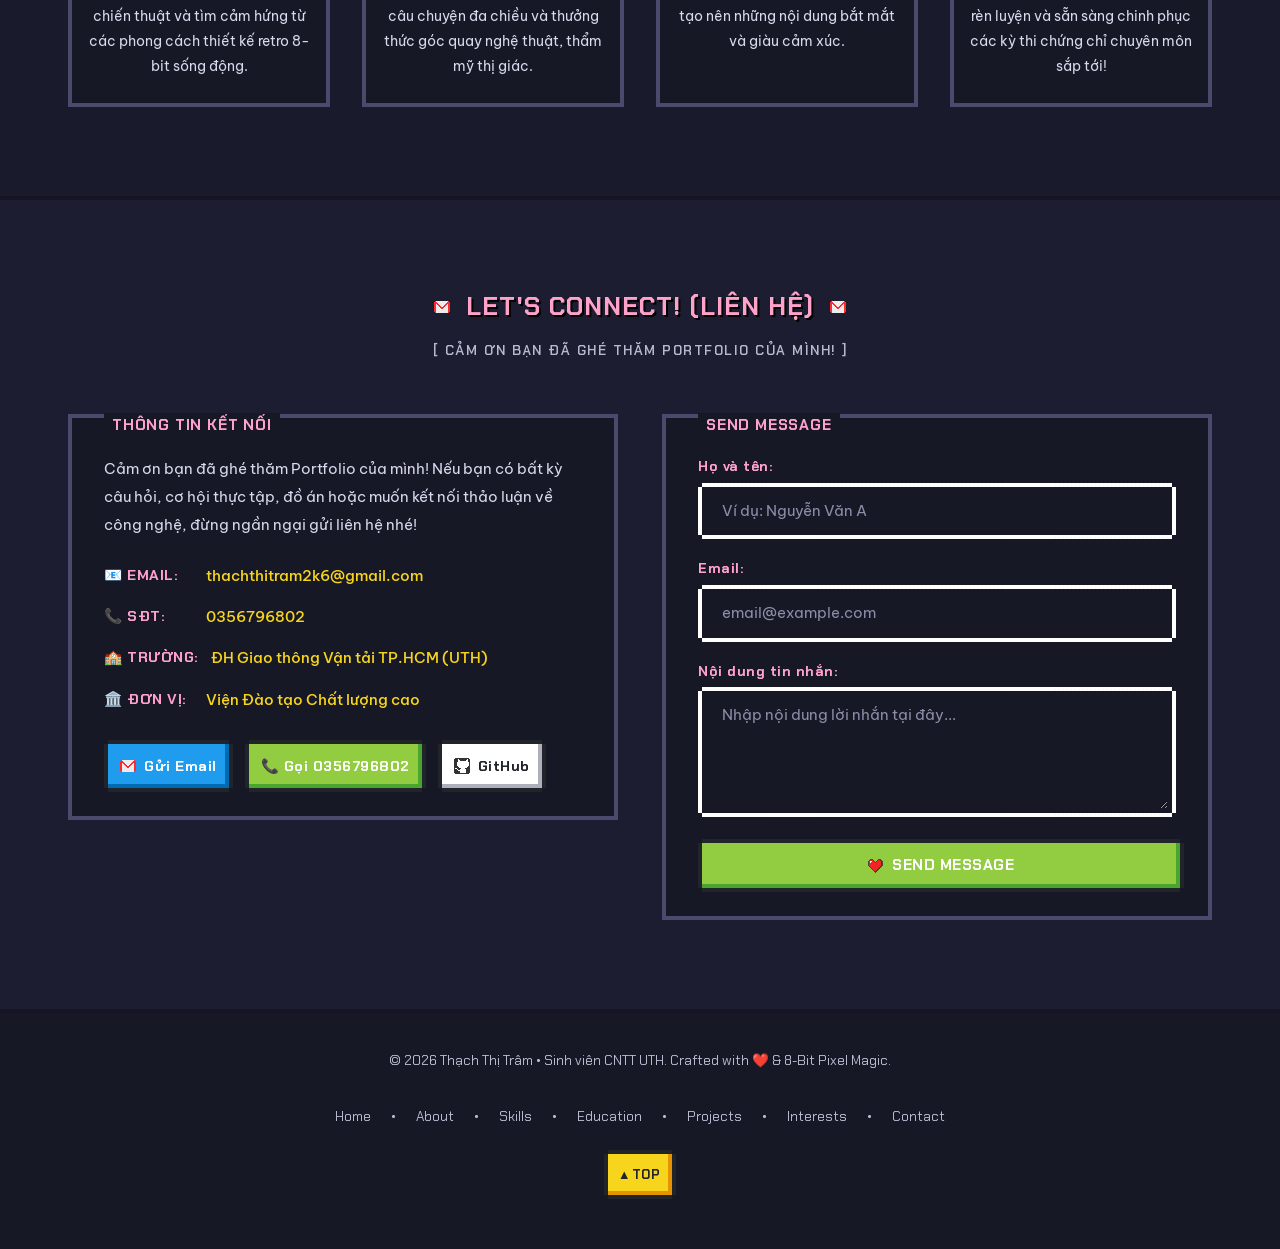
==== commit 148f1f1c: "upgrade skills section to icon-first" ====
--- a/index.html
+++ b/index.html
@@ -14,6 +14,7 @@
     
     <!-- CSS Stylesheets -->
     <link rel="stylesheet" href="css/nes.min.css">
+    <link rel="stylesheet" href="css/devicon.min.css">
     <link rel="stylesheet" href="css/style.css">
 </head>
 
@@ -167,29 +168,14 @@
 
                         <!-- Career Goals Box -->
                         <div class="career-goals-box">
-                            <p style="color: var(--accent-pink); font-size: 0.8rem; margin-bottom: 12px; font-weight: bold;">
-                                🎯 MỤC TIÊU NGHỀ NGHIỆP
+                            <p class="career-goals-header">🎯 MỤC TIÊU NGHỀ NGHIỆP</p>
+                            <p class="career-goal-desc">
+                                Mục tiêu của mình là không ngừng trau dồi chuyên môn, nâng cao kỹ năng thực hành qua các dự án thực tế để phát triển thành một nhân sự vững vàng trong lĩnh vực Công nghệ thông tin, có khả năng vận dụng kiến thức linh hoạt và hiệu quả vào công việc.
                             </p>
-                            <div class="career-goal-item">
-                                <div class="career-goal-title">
-                                    <span class="nes-badge"><span class="is-warning">MỤC TIÊU NGẮN HẠN</span></span>
-                                </div>
-                                <p class="career-goal-desc">
-                                    Hoàn thiện kiến thức chuyên môn, nâng cao kỹ năng thực hành và tích lũy kinh nghiệm thực tế qua các đồ án và dự án công nghệ.
-                                </p>
-                            </div>
-                            <div class="career-goal-item">
-                                <div class="career-goal-title">
-                                    <span class="nes-badge"><span class="is-success">MỤC TIÊU DÀI HẠN</span></span>
-                                </div>
-                                <p class="career-goal-desc">
-                                    Trở thành một nhân sự có chuyên môn vững vàng trong lĩnh vực Công nghệ thông tin, có khả năng vận dụng kiến thức linh hoạt và hiệu quả vào công việc thực tế.
-                                </p>
-                            </div>
                         </div>
 
                         <!-- Action Buttons -->
-                        <div class="about-cta-btns" style="margin-top: 24px;">
+                        <div class="about-cta-btns">
                             <a href="#contact" class="nes-btn is-primary">⚔️ Let's Connect!</a>
                             <a href="#projects" class="nes-btn is-success">📜 Xem Dự Án</a>
                         </div>
@@ -200,50 +186,193 @@
     </section>
 
     <!-- ===================================================
-         SECTION 2: SKILLS – KỸ NĂNG
+         SECTION 2: SKILLS – KỸ NĂNG & CÔNG NGHỆ
          =================================================== -->
     <section id="skills" class="section skills-section">
         <div class="container">
             <div class="section-header">
                 <h2 class="section-title">
-                    <i class="nes-icon heart is-small"></i> SKILLS – KỸ NĂNG <i class="nes-icon heart is-small"></i>
+                    <i class="nes-icon heart is-small"></i> SKILLS – KỸ NĂNG & CÔNG NGHỆ <i class="nes-icon heart is-small"></i>
                 </h2>
-                <p class="section-subtitle">[ TECHNICAL ARSENAL & SOFT SKILLS ]</p>
-            </div>
-
-            <div class="skills-grid">
-                <!-- Kỹ năng chuyên môn -->
-                <div class="nes-container with-title is-dark skill-card">
-                    <p class="title">KỸ NĂNG CHUYÊN MÔN</p>
-                    <div class="badge-cloud">
-                        <div class="badge-item"><span class="nes-badge"><span class="is-error">HTML</span></span></div>
-                        <div class="badge-item"><span class="nes-badge"><span class="is-primary">CSS</span></span></div>
-                        <div class="badge-item"><span class="nes-badge"><span class="is-warning">JavaScript (Cơ bản)</span></span></div>
-                        <div class="badge-item"><span class="nes-badge"><span class="is-success">Python</span></span></div>
-                        <div class="badge-item"><span class="nes-badge"><span class="is-primary">SQL Server</span></span></div>
-                        <div class="badge-item"><span class="nes-badge"><span class="is-dark">Git / GitHub</span></span></div>
-                    </div>
-                </div>
-
-                <!-- Kỹ năng mềm -->
-                <div class="nes-container with-title is-dark skill-card">
-                    <p class="title">KỸ NĂNG MỀM</p>
-                    <div class="badge-cloud">
-                        <div class="badge-item"><span class="nes-badge"><span class="is-success">Làm việc nhóm</span></span></div>
-                        <div class="badge-item"><span class="nes-badge"><span class="is-warning">Giải quyết vấn đề</span></span></div>
-                        <div class="badge-item"><span class="nes-badge"><span class="is-primary">Tự học (Self-learning)</span></span></div>
-                        <div class="badge-item"><span class="nes-badge"><span class="is-error">Quản lý thời gian</span></span></div>
-                    </div>
-                </div>
-
-                <!-- Định hướng & Rèn luyện -->
-                <div class="nes-container with-title is-dark skill-card">
-                    <p class="title">ĐỊNH HƯỚNG & PHÁT TRIỂN</p>
-                    <div class="badge-cloud">
-                        <div class="badge-item"><span class="nes-badge"><span class="is-primary">Thiết kế UI/UX</span></span></div>
-                        <div class="badge-item"><span class="nes-badge"><span class="is-warning">Kiểm thử phần mềm</span></span></div>
-                        <div class="badge-item"><span class="nes-badge"><span class="is-success">Thuyết trình báo cáo</span></span></div>
-                        <div class="badge-item"><span class="nes-badge"><span class="is-dark">Lập trình Socket</span></span></div>
+                <p class="section-subtitle">[ EQUIPPED TECH ARSENAL & CORE ABILITIES ]</p>
+            </div>
+
+            <div class="skills-layout">
+                <!-- Main Tech Arsenal Container (Icon Grid) -->
+                <div class="nes-container with-title is-dark skills-main-card">
+                    <p class="title">TECH ARSENAL (KHO CÔNG NGHỆ)</p>
+                    
+                    <div class="tech-grid">
+                        <!-- HTML5 -->
+                        <div class="tech-slot is-active" data-tech="HTML5" data-tag="WEB STRUCTURE" data-icon="devicon-html5-plain colored" data-desc="Ngôn ngữ đánh dấu siêu văn bản, xây dựng cấu trúc website chuẩn ngữ nghĩa (Semantic HTML5) & tối ưu SEO.">
+                            <div class="tech-icon-box">
+                                <i class="devicon-html5-plain colored"></i>
+                            </div>
+                            <span class="tech-name">HTML5</span>
+                            <span class="tech-badge is-web">WEB</span>
+                        </div>
+
+                        <!-- CSS3 -->
+                        <div class="tech-slot" data-tech="CSS3" data-tag="STYLING & DESIGN" data-icon="devicon-css3-plain colored" data-desc="Tạo kiểu giao diện, layout Flexbox / Grid, hiệu ứng động keyframe & thiết kế Responsive thích ứng đa màn hình.">
+                            <div class="tech-icon-box">
+                                <i class="devicon-css3-plain colored"></i>
+                            </div>
+                            <span class="tech-name">CSS3</span>
+                            <span class="tech-badge is-web">STYLE</span>
+                        </div>
+
+                        <!-- JavaScript -->
+                        <div class="tech-slot" data-tech="JavaScript" data-tag="CORE SCRIPTING" data-icon="devicon-javascript-plain colored" data-desc="Lập trình logic xử lý sự kiện người dùng, tương tác DOM, hiệu ứng âm thanh Web Audio API & lập trình bất đồng bộ.">
+                            <div class="tech-icon-box">
+                                <i class="devicon-javascript-plain colored"></i>
+                            </div>
+                            <span class="tech-name">JavaScript</span>
+                            <span class="tech-badge is-code">LOGIC</span>
+                        </div>
+
+                        <!-- Python -->
+                        <div class="tech-slot" data-tech="Python" data-tag="MAIN LANGUAGE" data-icon="devicon-python-plain colored" data-desc="Ngôn ngữ lập trình chính xây dựng phần mềm tải tệp đa luồng FLUX, giao diện Tkinter & mạng Socket Client-Server.">
+                            <div class="tech-icon-box">
+                                <i class="devicon-python-plain colored"></i>
+                            </div>
+                            <span class="tech-name">Python</span>
+                            <span class="tech-badge is-code">CORE</span>
+                        </div>
+
+                        <!-- C / C++ -->
+                        <div class="tech-slot" data-tech="C / C++" data-tag="ALGORITHM FOUNDATION" data-icon="devicon-cplusplus-plain colored" data-desc="Nền tảng tư duy thuật toán, cấu trúc dữ liệu và giải thuật, quản lý bộ nhớ và lập trình hướng đối tượng tại UTH.">
+                            <div class="tech-icon-box">
+                                <i class="devicon-cplusplus-plain colored"></i>
+                            </div>
+                            <span class="tech-name">C / C++</span>
+                            <span class="tech-badge is-code">ALGO</span>
+                        </div>
+
+                        <!-- Microsoft SQL Server -->
+                        <div class="tech-slot" data-tech="SQL Server" data-tag="RELATIONAL DATABASE" data-icon="devicon-microsoftsqlserver-plain colored" data-desc="Hệ quản trị cơ sở dữ liệu quan hệ, thiết kế lược đồ ERD, viết truy vấn SQL phức tạp, Stored Procedure & Trigger.">
+                            <div class="tech-icon-box">
+                                <i class="devicon-microsoftsqlserver-plain colored"></i>
+                            </div>
+                            <span class="tech-name">SQL Server</span>
+                            <span class="tech-badge is-db">DATABASE</span>
+                        </div>
+
+                        <!-- Git -->
+                        <div class="tech-slot" data-tech="Git" data-tag="VERSION CONTROL" data-icon="devicon-git-plain colored" data-desc="Hệ thống quản lý phiên bản phân tán (VCS), theo dõi lịch sử commit, phân nhánh (branching) và giải quyết xung đột code.">
+                            <div class="tech-icon-box">
+                                <i class="devicon-git-plain colored"></i>
+                            </div>
+                            <span class="tech-name">Git</span>
+                            <span class="tech-badge is-tool">VCS</span>
+                        </div>
+
+                        <!-- GitHub -->
+                        <div class="tech-slot" data-tech="GitHub" data-tag="CLOUD REPOSITORY" data-icon="devicon-github-original" data-desc="Nền tảng lưu trữ mã nguồn, quản lý kho repository cá nhân, làm việc nhóm và CI/CD GitHub Pages.">
+                            <div class="tech-icon-box">
+                                <i class="devicon-github-original"></i>
+                            </div>
+                            <span class="tech-name">GitHub</span>
+                            <span class="tech-badge is-tool">REPO</span>
+                        </div>
+
+                        <!-- VS Code -->
+                        <div class="tech-slot" data-tech="VS Code" data-tag="EDITOR & TOOLS" data-icon="devicon-vscode-plain colored" data-desc="Môi trường phát triển tích hợp (IDE) chính, cấu hình tiện ích mở rộng, debug mã nguồn và phím tắt hiệu năng cao.">
+                            <div class="tech-icon-box">
+                                <i class="devicon-vscode-plain colored"></i>
+                            </div>
+                            <span class="tech-name">VS Code</span>
+                            <span class="tech-badge is-tool">IDE</span>
+                        </div>
+
+                        <!-- Figma -->
+                        <div class="tech-slot" data-tech="Figma" data-tag="UI/UX PROTOTYPING" data-icon="devicon-figma-plain colored" data-desc="Thiết kế giao diện người dùng (UI), nghiên cứu trải nghiệm (UX), xây dựng wireframe và prototype tương tác.">
+                            <div class="tech-icon-box">
+                                <i class="devicon-figma-plain colored"></i>
+                            </div>
+                            <span class="tech-name">Figma</span>
+                            <span class="tech-badge is-ui">UI/UX</span>
+                        </div>
+
+                        <!-- Postman -->
+                        <div class="tech-slot" data-tech="Postman" data-tag="API TESTING" data-icon="devicon-postman-plain colored" data-desc="Công cụ kiểm thử và tương tác API, gửi yêu cầu HTTP (GET, POST, PUT, DELETE) và kiểm tra dữ liệu phản hồi JSON.">
+                            <div class="tech-icon-box">
+                                <i class="devicon-postman-plain colored"></i>
+                            </div>
+                            <span class="tech-name">Postman</span>
+                            <span class="tech-badge is-tool">API</span>
+                        </div>
+
+                        <!-- Bash / Terminal -->
+                        <div class="tech-slot" data-tech="Bash / CLI" data-tag="COMMAND LINE" data-icon="devicon-bash-plain colored" data-desc="Thao tác dòng lệnh Command Line Interface, quản lý tiến trình, chạy script và cấu hình môi trường phát triển.">
+                            <div class="tech-icon-box">
+                                <i class="devicon-bash-plain colored"></i>
+                            </div>
+                            <span class="tech-name">Bash / CLI</span>
+                            <span class="tech-badge is-tool">CLI</span>
+                        </div>
+                    </div>
+
+                    <!-- RPG Item Inspector HUD -->
+                    <div class="tech-inspector-hud" id="tech-inspector">
+                        <div class="inspector-icon" id="inspector-icon">
+                            <i class="devicon-html5-plain colored"></i>
+                        </div>
+                        <div class="inspector-content">
+                            <div class="inspector-header">
+                                <span class="inspector-title" id="inspector-name">HTML5</span>
+                                <span class="inspector-status" id="inspector-status">WEB STRUCTURE</span>
+                            </div>
+                            <p class="inspector-desc" id="inspector-desc">
+                                Ngôn ngữ đánh dấu siêu văn bản, xây dựng cấu trúc website chuẩn ngữ nghĩa (Semantic HTML5) & tối ưu SEO.
+                            </p>
+                        </div>
+                    </div>
+                </div>
+
+                <!-- Secondary Card: Passive Traits & Soft Skills -->
+                <div class="nes-container with-title is-dark skills-sub-card">
+                    <p class="title">NĂNG LỰC BỔ TRỢ (PASSIVE BUFFS)</p>
+                    
+                    <div class="perks-list">
+                        <div class="perk-item">
+                            <div class="perk-icon">
+                                <i class="nes-icon is-small heart"></i>
+                            </div>
+                            <div class="perk-info">
+                                <span class="perk-name">Làm Việc Nhóm (Teamwork)</span>
+                                <span class="perk-tag">Phối hợp nhịp nhàng trong đồ án & dự án thực tế</span>
+                            </div>
+                        </div>
+
+                        <div class="perk-item">
+                            <div class="perk-icon">
+                                <i class="nes-icon is-small star"></i>
+                            </div>
+                            <div class="perk-info">
+                                <span class="perk-name">Giải Quyết Vấn Đề (Problem Solving)</span>
+                                <span class="perk-tag">Tư duy logic, gỡ lỗi và tối ưu hóa giải thuật</span>
+                            </div>
+                        </div>
+
+                        <div class="perk-item">
+                            <div class="perk-icon">
+                                <i class="nes-icon is-small coin"></i>
+                            </div>
+                            <div class="perk-info">
+                                <span class="perk-name">Tự Học & Thích Ứng (Self-Learning)</span>
+                                <span class="perk-tag">Chủ động nghiên cứu tài liệu kỹ thuật và công nghệ mới</span>
+                            </div>
+                        </div>
+
+                        <div class="perk-item">
+                            <div class="perk-icon">
+                                <i class="nes-icon is-small trophy"></i>
+                            </div>
+                            <div class="perk-info">
+                                <span class="perk-name">Kiểm Thử Phần Mềm (Testing & QA)</span>
+                                <span class="perk-tag">Phát hiện lỗi logic, kiểm tra ngoại lệ & hoàn thiện chức năng</span>
+                            </div>
+                        </div>
                     </div>
                 </div>
             </div>
@@ -268,10 +397,10 @@
                     <p class="title">TRƯỜNG ĐẠI HỌC GIAO THÔNG VẬN TẢI TP.HCM (UTH)</p>
                     <span class="timeline-time">🎓 HIỆN TẠI • SINH VIÊN CHÍNH QUY</span>
                     <h3 class="timeline-title">Ngành Công Nghệ Thông Tin – Viện Đào Tạo Chất Lượng Cao</h3>
-                    <p class="timeline-desc" style="margin-top: 12px;">
+                    <p class="timeline-desc">
                         <strong>Hoạt động tiêu biểu:</strong>
                     </p>
-                    <ul class="nes-list is-disc" style="font-size: 0.74rem; line-height: 1.8; color: #cfd0e6; margin-top: 8px;">
+                    <ul class="nes-list is-disc timeline-activities-list">
                         <li>Tham gia tích cực vào các đồ án nhóm, phối hợp hiệu quả cùng các thành viên.</li>
                         <li>Thực hành trực tiếp xây dựng ứng dụng phần mềm (Client–Server, Web/Desktop app, cơ sở dữ liệu).</li>
                         <li>Kiểm thử phần mềm, phát hiện lỗi và tối ưu hóa chức năng.</li>
@@ -294,7 +423,7 @@
                 <p class="section-subtitle">[ HIGHLIGHTED QUESTS & EXPERIENCES ]</p>
             </div>
 
-            <div class="projects-grid" style="grid-template-columns: repeat(auto-fit, minmax(400px, 1fr));">
+            <div class="projects-grid" id="projects-container">
                 <!-- Project 01: FLUX Multi File Downloader -->
                 <div class="nes-container with-title is-rounded is-dark quest-card">
                     <p class="title">PROJECT 01</p>
@@ -482,25 +611,29 @@
                 <!-- Contact Form -->
                 <div class="nes-container with-title is-dark form-card">
                     <p class="title">SEND MESSAGE</p>
-                    <form id="retro-contact-form" class="contact-form">
+                    <form id="retro-contact-form" class="contact-form" novalidate>
                         <div class="nes-field">
                             <label for="contact-name">Họ và tên:</label>
-                            <input type="text" id="contact-name" class="nes-input is-dark" placeholder="Ví dụ: Nguyễn Văn A" required>
+                            <input type="text" id="contact-name" class="nes-input is-dark" placeholder="Ví dụ: Nguyễn Văn A">
+                            <span class="field-error" id="name-error"></span>
                         </div>
 
                         <div class="nes-field">
                             <label for="contact-email">Email:</label>
-                            <input type="email" id="contact-email" class="nes-input is-dark" placeholder="email@example.com" required>
+                            <input type="email" id="contact-email" class="nes-input is-dark" placeholder="email@example.com">
+                            <span class="field-error" id="email-error"></span>
                         </div>
 
                         <div class="nes-field">
                             <label for="contact-message">Nội dung tin nhắn:</label>
-                            <textarea id="contact-message" class="nes-textarea is-dark" placeholder="Nhập nội dung lời nhắn tại đây..." rows="4" required></textarea>
+                            <textarea id="contact-message" class="nes-textarea is-dark" placeholder="Nhập nội dung lời nhắn tại đây..." rows="4"></textarea>
+                            <span class="field-error" id="message-error"></span>
                         </div>
 
                         <button type="submit" class="nes-btn is-success">
                             <i class="nes-icon heart is-small"></i> SEND MESSAGE
                         </button>
+                        <div class="form-feedback" id="form-feedback"></div>
                     </form>
                 </div>
             </div>
--- a/css/devicon.min.css
+++ b/css/devicon.min.css
@@ -0,0 +1 @@
+﻿@font-face{font-family:"devicon";src:url("fonts/devicon.eot?qd25fp");src:url("fonts/devicon.eot?qd25fp#iefix") format("embedded-opentype"),url("fonts/devicon.ttf?qd25fp") format("truetype"),url("fonts/devicon.woff?qd25fp") format("woff"),url("fonts/devicon.svg?qd25fp#devicon") format("svg");font-weight:normal;font-style:normal;font-display:block}[class^=devicon-],[class*=" devicon-"]{font-family:"devicon" !important;speak:never;font-style:normal;font-weight:normal;font-variant:normal;text-transform:none;line-height:1;-webkit-font-smoothing:antialiased;-moz-osx-font-smoothing:grayscale}.devicon-teleport-line-wordmark:before{content:""}.devicon-teleport-line:before{content:""}.devicon-teleport-original-wordmark:before,.devicon-teleport-plain-wordmark:before{content:""}.devicon-teleport-original:before,.devicon-teleport-plain:before{content:""}.devicon-cosmosdb-plain-wordmark:before{content:""}.devicon-cosmosdb-plain:before{content:""}.devicon-forgejo-line-wordmark:before{content:""}.devicon-forgejo-line:before{content:""}.devicon-forgejo-plain-wordmark:before{content:""}.devicon-forgejo-plain:before{content:""}.devicon-remix-line-wordmark:before{content:""}.devicon-remix-line:before{content:""}.devicon-remix-original-wordmark:before,.devicon-remix-plain-wordmark:before{content:""}.devicon-remix-original:before,.devicon-remix-plain:before{content:""}.devicon-leetcode-line-wordmark:before{content:""}.devicon-leetcode-plain-wordmark:before{content:""}.devicon-leetcode-line:before{content:""}.devicon-leetcode-plain:before{content:""}.devicon-stenciljs-plain-wordmark:before{content:""}.devicon-stenciljs-plain:before{content:""}.devicon-glitch-plain:before{content:""}.devicon-nuxt-plain-wordmark:before{content:""}.devicon-nuxt-original:before,.devicon-nuxt-plain:before{content:""}.devicon-kalilinux-line-wordmark:before{content:""}.devicon-kalilinux-line:before{content:""}.devicon-kalilinux-plain-wordmark:before{content:""}.devicon-kalilinux-original:before,.devicon-kalilinux-plain:before{content:""}.devicon-waku-line:before{content:""}.devicon-waku-plain:before{content:""}.devicon-newrelic-line:before,.devicon-newrelic-line-wordmark:before{content:""}.devicon-newrelic-plain:before,.devicon-newrelic-plain-wordmark:before{content:""}.devicon-racket-line:before{content:""}.devicon-racket-plain:before{content:""}.devicon-bevyengine-line-wordmark:before{content:""}.devicon-bevyengine-line:before{content:""}.devicon-bevyengine-plain-wordmark:before{content:""}.devicon-bevyengine-plain:before{content:""}.devicon-cloudrun-line:before{content:""}.devicon-cloudrun-plain:before{content:""}.devicon-processing-line:before{content:""}.devicon-processing-plain:before,.devicon-processing-plain-wordmark:before{content:""}.devicon-vaadin-original:before,.devicon-vaadin-plain:before{content:""}.devicon-appwrite-plain-wordmark:before{content:""}.devicon-appwrite-original:before,.devicon-appwrite-plain:before{content:""}.devicon-discloud-plain-wordmark:before{content:""}.devicon-discloud-original:before,.devicon-discloud-plain:before{content:""}.devicon-netbeans-plain-wordmark:before{content:""}.devicon-netbeans-plain:before{content:""}.devicon-primeng-plain:before{content:""}.devicon-dynatrace-line-wordmark:before{content:""}.devicon-dynatrace-line:before{content:""}.devicon-dynatrace-plain-wordmark:before{content:""}.devicon-dynatrace-plain:before{content:""}.devicon-expo-line-wordmark:before{content:""}.devicon-expo-line:before{content:""}.devicon-expo-original-wordmark:before,.devicon-expo-plain-wordmark:before{content:""}.devicon-expo-original:before,.devicon-expo-plain:before{content:""}.devicon-sourceengine-plain-wordmark:before{content:""}.devicon-sourceengine-plain:before{content:""}.devicon-linuxmint-plain-wordmark:before{content:""}.devicon-linuxmint-plain:before{content:""}.devicon-sulu-line-wordmark:before{content:""}.devicon-sulu-line:before{content:""}.devicon-sulu-original-wordmark:before,.devicon-sulu-plain-wordmark:before{content:""}.devicon-sulu-original:before,.devicon-sulu-plain:before{content:""}.devicon-gardener-line:before{content:""}.devicon-gardener-plain:before{content:""}.devicon-datadog-original-wordmark:before,.devicon-datadog-plain-wordmark:before{content:""}.devicon-datadog-original:before,.devicon-datadog-plain:before{content:""}.devicon-vyper-original-wordmark:before,.devicon-vyper-plain-wordmark:before{content:""}.devicon-vyper-original:before,.devicon-vyper-plain:before{content:""}.devicon-web3js-plain:before{content:""}.devicon-laminas-line-wordmark:before{content:""}.devicon-laminas-line:before{content:""}.devicon-laminas-original-wordmark:before,.devicon-laminas-plain-wordmark:before{content:""}.devicon-laminas-original:before,.devicon-laminas-plain:before{content:""}.devicon-passport-original-wordmark:before,.devicon-passport-plain-wordmark:before{content:""}.devicon-passport-plain:before{content:""}.devicon-surrealdb-plain-wordmark:before{content:""}.devicon-surrealdb-plain:before{content:""}.devicon-angularjs-plain-wordmark:before{content:""}.devicon-angularjs-plain:before{content:""}.devicon-bash-plain:before{content:""}.devicon-llvm-line:before{content:""}.devicon-llvm-plain:before{content:""}.devicon-ngrx-plain:before{content:""}.devicon-memcached-line-wordmark:before{content:""}.devicon-memcached-line:before{content:""}.devicon-memcached-plain-wordmark:before{content:""}.devicon-memcached-plain:before{content:""}.devicon-reflex-plain-wordmark:before{content:""}.devicon-reflex-plain:before{content:""}.devicon-terramate-original-wordmark:before,.devicon-terramate-plain-wordmark:before{content:""}.devicon-terramate-original:before,.devicon-terramate-plain:before{content:""}.devicon-gitkraken-plain-wordmark:before{content:""}.devicon-gitkraken-original:before,.devicon-gitkraken-plain:before{content:""}.devicon-hoppscotch-plain:before{content:""}.devicon-reactnative-original-wordmark:before{content:""}.devicon-reactnative-original:before{content:""}.devicon-illustrator-line:before{content:""}.devicon-illustrator-plain:before{content:""}.devicon-firebird-plain:before{content:""}.devicon-gleam-plain:before{content:""}.devicon-githubactions-plain-wordmark:before{content:""}.devicon-githubactions-plain:before{content:""}.devicon-bazel-plain-wordmark:before{content:""}.devicon-bazel-plain:before{content:""}.devicon-laraveljetstream-plain-wordmark:before{content:""}.devicon-laraveljetstream-original:before,.devicon-laraveljetstream-plain:before{content:""}.devicon-cobol-original:before,.devicon-cobol-plain:before{content:""}.devicon-rexx-plain-wordmark:before{content:""}.devicon-rexx-plain:before{content:""}.devicon-clickhouse-plain:before{content:""}.devicon-love2d-line:before{content:""}.devicon-love2d-plain:before{content:""}.devicon-talos-plain:before{content:""}.devicon-mapbox-original:before,.devicon-mapbox-plain:before,.devicon-mapbox-original-wordmark:before,.devicon-mapbox-plain-wordmark:before{content:""}.devicon-nats-plain:before{content:""}.devicon-apex-original:before,.devicon-apex-plain:before{content:""}.devicon-proxmox-plain-wordmark:before{content:""}.devicon-proxmox-plain:before{content:""}.devicon-zustand-plain:before{content:""}.devicon-turbo-plain-wordmark:before{content:""}.devicon-turbo-original:before,.devicon-turbo-plain:before{content:""}.devicon-jhipster-plain-wordmark:before{content:""}.devicon-jhipster-plain:before{content:""}.devicon-duckdb-plain:before{content:""}.devicon-spicedb-line:before{content:""}.devicon-spicedb-plain:before{content:""}.devicon-harbor-line-wordmark:before{content:""}.devicon-harbor-line:before{content:""}.devicon-harbor-plain-wordmark:before{content:""}.devicon-harbor-plain:before{content:""}.devicon-hyperv-plain:before{content:""}.devicon-hyperv-original-wordmark:before,.devicon-hyperv-plain-wordmark:before{content:""}.devicon-npss-plain:before{content:""}.devicon-ansys-plain-wordmark:before{content:""}.devicon-ansys-plain:before{content:""}.devicon-inertiajs-plain-wordmark:before{content:""}.devicon-inertiajs-plain:before{content:""}.devicon-fusion-plain:before{content:""}.devicon-radstudio-plain:before{content:""}.devicon-mercurial-plain-wordmark:before{content:""}.devicon-mercurial-plain:before{content:""}.devicon-pug-line:before{content:""}.devicon-pug-plain:before{content:""}.devicon-entityframeworkcore-line:before{content:""}.devicon-entityframeworkcore-plain:before{content:""}.devicon-wolfram-plain-wordmark:before{content:""}.devicon-wolfram-plain:before{content:""}.devicon-cpanel-original-wordmark:before,.devicon-cpanel-plain-wordmark:before{content:""}.devicon-cpanel-original:before,.devicon-cpanel-plain:before{content:""}.devicon-nodejs-line-wordmark:before{content:""}.devicon-nodejs-line:before{content:""}.devicon-nodejs-plain-wordmark:before{content:""}.devicon-nodejs-plain:before{content:""}.devicon-qtest-original-wordmark:before,.devicon-qtest-plain-wordmark:before{content:""}.devicon-qtest-original:before,.devicon-qtest-plain:before{content:""}.devicon-aframe-plain:before{content:""}.devicon-aframe-original-wordmark:before,.devicon-aframe-plain-wordmark:before{content:""}.devicon-babylonjs-plain-wordmark:before{content:""}.devicon-babylonjs-plain:before{content:""}.devicon-delphi-plain:before{content:""}.devicon-netbox-line-wordmark:before{content:""}.devicon-netbox-line:before{content:""}.devicon-netbox-plain-wordmark:before{content:""}.devicon-netbox-plain:before{content:""}.devicon-dyalog-plain:before{content:""}.devicon-tmux-plain-wordmark:before{content:""}.devicon-tmux-plain:before{content:""}.devicon-c-line:before,.devicon-c-line-wordmark:before{content:""}.devicon-c-original:before,.devicon-c-original-wordmark:before,.devicon-c-plain:before,.devicon-c-plain-wordmark:before{content:""}.devicon-npm-plain:before{content:""}.devicon-npm-original-wordmark:before{content:""}.devicon-zsh-line-wordmark:before{content:""}.devicon-zsh-line:before{content:""}.devicon-zsh-plain-wordmark:before{content:""}.devicon-zsh-plain:before{content:""}.devicon-webgpu-line-wordmark:before{content:""}.devicon-webgpu-line:before{content:""}.devicon-webgpu-plain-wordmark:before{content:""}.devicon-webgpu-plain:before{content:""}.devicon-vulkan-line:before,.devicon-vulkan-line-wordmark:before{content:""}.devicon-vulkan-original:before,.devicon-vulkan-original-wordmark:before,.devicon-vulkan-plain:before,.devicon-vulkan-plain-wordmark:before{content:""}.devicon-vscodium-plain:before{content:""}.devicon-veevalidate-line:before{content:""}.devicon-veevalidate-original:before,.devicon-veevalidate-plain:before{content:""}.devicon-twilio-original-wordmark:before,.devicon-twilio-plain-wordmark:before{content:""}.devicon-twilio-original:before,.devicon-twilio-plain:before{content:""}.devicon-thymeleaf-plain-wordmark:before{content:""}.devicon-thymeleaf-plain:before{content:""}.devicon-svgo-line-wordmark:before{content:""}.devicon-svgo-line:before{content:""}.devicon-svgo-plain-wordmark:before{content:""}.devicon-svgo-plain:before{content:""}.devicon-styledcomponents-plain-wordmark:before{content:""}.devicon-styledcomponents-plain:before{content:""}.devicon-stackblitz-line-wordmark:before{content:""}.devicon-stackblitz-line:before{content:""}.devicon-stackblitz-plain-wordmark:before{content:""}.devicon-stackblitz-original:before,.devicon-stackblitz-plain:before{content:""}.devicon-processwire-plain-wordmark:before{content:""}.devicon-processwire-original:before,.devicon-processwire-plain:before{content:""}.devicon-pm2-line-wordmark:before{content:""}.devicon-pm2-line:before{content:""}.devicon-pm2-plain-wordmark:before{content:""}.devicon-pm2-plain:before{content:""}.devicon-pixijs-plain-wordmark:before{content:""}.devicon-pixijs-plain:before{content:""}.devicon-nodered-line:before{content:""}.devicon-nodered-plain:before{content:""}.devicon-ngrok-line:before,.devicon-ngrok-line-wordmark:before{content:""}.devicon-ngrok-original:before,.devicon-ngrok-original-wordmark:before,.devicon-ngrok-plain:before,.devicon-ngrok-plain-wordmark:before{content:""}.devicon-monogame-line-wordmark:before{content:""}.devicon-monogame-line:before{content:""}.devicon-monogame-original:before,.devicon-monogame-plain:before{content:""}.devicon-mattermost-original-wordmark:before,.devicon-mattermost-plain-wordmark:before{content:""}.devicon-mattermost-original:before,.devicon-mattermost-plain:before{content:""}.devicon-libgdx-line:before,.devicon-libgdx-line-wordmark:before{content:""}.devicon-libgdx-plain:before,.devicon-libgdx-plain-wordmark:before{content:""}.devicon-kubeflow-line-wordmark:before{content:""}.devicon-kubeflow-line:before{content:""}.devicon-kubeflow-plain-wordmark:before{content:""}.devicon-kubeflow-plain:before{content:""}.devicon-kaldi-line-wordmark:before{content:""}.devicon-kaldi-line:before{content:""}.devicon-kaldi-plain-wordmark:before{content:""}.devicon-kaldi-plain:before{content:""}.devicon-htmx-line-wordmark:before{content:""}.devicon-htmx-line:before{content:""}.devicon-htmx-plain-wordmark:before{content:""}.devicon-htmx-plain:before{content:""}.devicon-googlecolab-plain:before{content:""}.devicon-filamentphp-original:before,.devicon-filamentphp-original-wordmark:before,.devicon-filamentphp-plain:before,.devicon-filamentphp-plain-wordmark:before{content:""}.devicon-fiber-line:before,.devicon-fiber-line-wordmark:before{content:""}.devicon-fiber-plain:before,.devicon-fiber-plain-wordmark:before{content:""}.devicon-dovecot-line:before,.devicon-dovecot-line-wordmark:before{content:""}.devicon-dovecot-plain:before,.devicon-dovecot-line-wordmark:before{content:""}.devicon-detaspace-line-wordmark:before{content:""}.devicon-detaspace-line:before{content:""}.devicon-datatables-original:before,.devicon-datatables-plain:before,.devicon-datatables-line:before{content:""}.devicon-chartjs-plain-wordmark:before{content:""}.devicon-chartjs-plain:before{content:""}.devicon-chakraui-plain-wordmark:before{content:""}.devicon-chakraui-plain:before{content:""}.devicon-biome-line-wordmark:before{content:""}.devicon-biome-line:before{content:""}.devicon-biome-plain-wordmark:before{content:""}.devicon-biome-original:before,.devicon-biome-plain:before{content:""}.devicon-artixlinux-plain-wordmark:before{content:""}.devicon-artixlinux-plain:before{content:""}.devicon-apollographql-line-wordmark:before{content:""}.devicon-apollographql-line:before{content:""}.devicon-apollographql-original-wordmark:before,.devicon-apollographql-plain-wordmark:before{content:""}.devicon-apollographql-original:before,.devicon-apollographql-plain:before{content:""}.devicon-almalinux-plain-wordmark:before{content:""}.devicon-almalinux-plain:before{content:""}.devicon-aerospike-original-wordmark:before,.devicon-aerospike-plain-wordmark:before{content:""}.devicon-aerospike-original:before,.devicon-aerospike-plain:before{content:""}.devicon-aarch64-line:before,.devicon-aarch64-line-wordmark:before{content:""}.devicon-aarch64-plain:before,.devicon-aarch64-plain-wordmark:before{content:""}.devicon-adonisjs-original:before,.devicon-adonisjs-plain:before{content:""}.devicon-adonisjs-original-wordmark:before,.devicon-adonisjs-plain-wordmark:before{content:""}.devicon-aftereffects-plain:before{content:""}.devicon-akka-plain:before{content:""}.devicon-akka-plain-wordmark:before{content:""}.devicon-algolia-original:before{content:""}.devicon-algolia-original-wordmark:before{content:""}.devicon-alpinejs-original:before,.devicon-alpinejs-plain:before{content:""}.devicon-alpinejs-original-wordmark:before,.devicon-alpinejs-plain-wordmark:before{content:""}.devicon-amazonwebservices-line-wordmark:before,.devicon-amazonwebservices-line:before{content:""}.devicon-amazonwebservices-plain-wordmark:before,.devicon-amazonwebservices-plain:before{content:""}.devicon-anaconda-original:before,.devicon-anaconda-plain:before{content:""}.devicon-anaconda-original-wordmark:before,.devicon-anaconda-plain-wordmark:before{content:""}.devicon-android-plain:before{content:""}.devicon-android-plain-wordmark:before{content:""}.devicon-androidstudio-plain:before{content:""}.devicon-androidstudio-plain-wordmark:before{content:""}.devicon-angularmaterial-plain:before{content:""}.devicon-angular-plain-wordmark:before{content:""}.devicon-angular-plain:before{content:""}.devicon-ansible-plain:before{content:""}.devicon-ansible-plain-wordmark:before{content:""}.devicon-antdesign-plain:before{content:""}.devicon-antdesign-plain-wordmark:before{content:""}.devicon-apacheairflow-plain:before{content:""}.devicon-apacheairflow-plain-wordmark:before{content:""}.devicon-apachekafka-original:before,.devicon-apachekafka-plain:before{content:""}.devicon-apachekafka-original-wordmark:before,.devicon-apachekafka-plain-wordmark:before{content:""}.devicon-apache-line:before{content:""}.devicon-apache-line-wordmark:before{content:""}.devicon-apache-plain:before{content:""}.devicon-apache-plain-wordmark:before{content:""}.devicon-apachespark-original:before,.devicon-apachespark-plain:before{content:""}.devicon-apachespark-plain-wordmark:before{content:""}.devicon-apl-plain:before{content:""}.devicon-appcelerator-original:before,.devicon-appcelerator-plain:before{content:""}.devicon-appcelerator-plain-wordmark:before{content:""}.devicon-apple-original:before,.devicon-apple-plain:before{content:""}.devicon-archlinux-plain:before{content:""}.devicon-archlinux-plain-wordmark:before{content:""}.devicon-arduino-plain:before{content:""}.devicon-arduino-plain-wordmark:before{content:""}.devicon-argocd-plain:before{content:""}.devicon-argocd-plain-wordmark:before{content:""}.devicon-astro-plain:before{content:""}.devicon-astro-plain-wordmark:before{content:""}.devicon-atom-original:before,.devicon-atom-plain:before{content:""}.devicon-atom-original-wordmark:before,.devicon-atom-plain-wordmark:before{content:""}.devicon-awk-plain-wordmark:before{content:""}.devicon-axios-plain:before{content:""}.devicon-axios-plain-wordmark:before{content:""}.devicon-azuredevops-plain:before{content:""}.devicon-azure-plain:before{content:""}.devicon-azure-plain-wordmark:before{content:""}.devicon-azuresqldatabase-plain:before{content:""}.devicon-babel-plain:before,.devicon-babel-original:before{content:""}.devicon-backbonejs-plain:before{content:""}.devicon-backbonejs-plain-wordmark:before{content:""}.devicon-ballerina-line:before{content:""}.devicon-ballerina-line-wordmark:before{content:""}.devicon-ballerina-original:before,.devicon-ballerina-plain:before{content:""}.devicon-ballerina-original-wordmark:before,.devicon-ballerina-plain-wordmark:before{content:""}.devicon-bamboo-original:before,.devicon-bamboo-plain:before{content:""}.devicon-bamboo-original-wordmark:before,.devicon-bamboo-plain-wordmark:before{content:""}.devicon-beats-plain:before{content:""}.devicon-behance-plain:before{content:""}.devicon-behance-plain-wordmark:before{content:""}.devicon-bitbucket-original:before,.devicon-bitbucket-plain:before{content:""}.devicon-bitbucket-original-wordmark:before,.devicon-bitbucket-plain-wordmark:before{content:""}.devicon-blazor-line:before{content:""}.devicon-blazor-original:before,.devicon-blazor-plain:before{content:""}.devicon-blender-original:before{content:""}.devicon-blender-original-wordmark:before{content:""}.devicon-bootstrap-plain:before{content:""}.devicon-bootstrap-plain-wordmark:before{content:""}.devicon-bower-line:before{content:""}.devicon-bower-line-wordmark:before{content:""}.devicon-bower-plain:before{content:""}.devicon-bower-plain-wordmark:before{content:""}.devicon-browserstack-line:before{content:""}.devicon-browserstack-line-wordmark:before{content:""}.devicon-browserstack-plain:before{content:""}.devicon-browserstack-plain-wordmark:before{content:""}.devicon-bulma-plain:before{content:""}.devicon-bun-line:before{content:""}.devicon-bun-plain:before{content:""}.devicon-cairo-plain:before{content:""}.devicon-cairo-plain-wordmark:before{content:""}.devicon-cakephp-plain:before{content:""}.devicon-cakephp-plain-wordmark:before{content:""}.devicon-canva-original:before,.devicon-canva-plain:before{content:""}.devicon-capacitor-plain:before{content:""}.devicon-capacitor-plain-wordmark:before{content:""}.devicon-carbon-original:before,.devicon-carbon-plain:before{content:""}.devicon-cassandra-plain:before{content:""}.devicon-cassandra-plain-wordmark:before{content:""}.devicon-centos-plain:before{content:""}.devicon-centos-plain-wordmark:before{content:""}.devicon-ceylon-plain:before{content:""}.devicon-ceylon-plain-wordmark:before{content:""}.devicon-chrome-plain:before{content:""}.devicon-chrome-plain-wordmark:before{content:""}.devicon-circleci-plain:before{content:""}.devicon-circleci-plain-wordmark:before{content:""}.devicon-clarity-plain:before{content:""}.devicon-clarity-plain-wordmark:before{content:""}.devicon-clion-plain:before{content:""}.devicon-clion-plain-wordmark:before{content:""}.devicon-clojure-line:before,.devicon-clojure-plain:before{content:""}.devicon-clojurescript-plain:before{content:""}.devicon-cloudflare-plain:before{content:""}.devicon-cloudflare-plain-wordmark:before{content:""}.devicon-cloudflareworkers-plain:before{content:""}.devicon-cloudflareworkers-plain-wordmark:before{content:""}.devicon-cmake-plain:before{content:""}.devicon-cmake-plain-wordmark:before{content:""}.devicon-codeac-original:before{content:""}.devicon-codecov-plain:before{content:""}.devicon-codeigniter-plain:before{content:""}.devicon-codeigniter-plain-wordmark:before{content:""}.devicon-codepen-line:before{content:""}.devicon-codepen-line-wordmark:before{content:""}.devicon-codepen-original:before,.devicon-codepen-plain:before{content:""}.devicon-codepen-original-wordmark:before,.devicon-codepen-plain-wordmark:before{content:""}.devicon-coffeescript-original:before,.devicon-coffeescript-plain:before{content:""}.devicon-coffeescript-original-wordmark:before,.devicon-coffeescript-plain-wordmark:before{content:""}.devicon-composer-line:before,.devicon-composer-plain:before{content:""}.devicon-composer-line-wordmark:before,.devicon-composer-plain-wordmark:before{content:""}.devicon-confluence-line:before{content:""}.devicon-confluence-line-wordmark:before{content:""}.devicon-confluence-plain:before{content:""}.devicon-confluence-plain-wordmark:before{content:""}.devicon-consul-original:before,.devicon-consul-plain:before{content:""}.devicon-consul-plain-wordmark:before{content:""}.devicon-contao-original:before{content:""}.devicon-contao-original-wordmark:before{content:""}.devicon-corejs-original:before,.devicon-corejs-plain:before{content:""}.devicon-corejs-original-wordmark:before,.devicon-corejs-plain-wordmark:before{content:""}.devicon-couchbase-original:before,.devicon-couchbase-plain:before{content:""}.devicon-couchbase-plain-wordmark:before{content:""}.devicon-couchdb-plain:before{content:""}.devicon-couchdb-plain-wordmark:before{content:""}.devicon-cplusplus-line:before,.devicon-cplusplus-line-wordmark:before{content:""}.devicon-cplusplus-plain:before,.devicon-cplusplus-plain-wordmark:before{content:""}.devicon-crystal-line:before{content:""}.devicon-crystal-line-wordmark:before{content:""}.devicon-crystal-original:before,.devicon-crystal-plain:before{content:""}.devicon-crystal-original-wordmark:before,.devicon-crystal-plain-wordmark:before{content:""}.devicon-csharp-line:before,.devicon-csharp-line-wordmark:before{content:""}.devicon-csharp-plain:before,.devicon-csharp-plain-wordmark:before{content:""}.devicon-css3-plain:before{content:""}.devicon-css3-plain-wordmark:before{content:""}.devicon-cucumber-plain:before{content:""}.devicon-cucumber-plain-wordmark:before{content:""}.devicon-cypressio-line:before{content:""}.devicon-cypressio-line-wordmark:before{content:""}.devicon-cypressio-plain:before{content:""}.devicon-cypressio-plain-wordmark:before{content:""}.devicon-d3js-plain:before{content:""}.devicon-dart-plain:before{content:""}.devicon-dart-plain-wordmark:before{content:""}.devicon-datagrip-plain:before{content:""}.devicon-datagrip-plain-wordmark:before{content:""}.devicon-dataspell-plain:before{content:""}.devicon-dataspell-plain-wordmark:before{content:""}.devicon-dbeaver-plain:before{content:""}.devicon-debian-plain:before{content:""}.devicon-debian-plain-wordmark:before{content:""}.devicon-denojs-original:before,.devicon-denojs-plain:before{content:""}.devicon-denojs-original-wordmark:before,.devicon-denojs-plain-wordmark:before{content:""}.devicon-devicon-line:before{content:""}.devicon-devicon-line-wordmark:before{content:""}.devicon-devicon-plain:before{content:""}.devicon-devicon-plain-wordmark:before{content:""}.devicon-digitalocean-original:before,.devicon-digitalocean-plain:before{content:""}.devicon-digitalocean-original-wordmark:before,.devicon-digitalocean-plain-wordmark:before{content:""}.devicon-discordjs-plain:before{content:""}.devicon-discordjs-plain-wordmark:before{content:""}.devicon-django-plain:before{content:""}.devicon-django-plain-wordmark:before{content:""}.devicon-djangorest-line:before{content:""}.devicon-djangorest-line-wordmark:before{content:""}.devicon-djangorest-plain:before{content:""}.devicon-djangorest-plain-wordmark:before{content:""}.devicon-docker-plain:before{content:""}.devicon-docker-plain-wordmark:before{content:""}.devicon-doctrine-line:before{content:""}.devicon-doctrine-line-wordmark:before{content:""}.devicon-doctrine-plain:before{content:""}.devicon-doctrine-plain-wordmark:before{content:""}.devicon-dotnetcore-plain:before{content:""}.devicon-dot-net-plain:before{content:""}.devicon-dot-net-plain-wordmark:before{content:""}.devicon-dreamweaver-line:before{content:""}.devicon-dreamweaver-plain:before{content:""}.devicon-dropwizard-plain:before{content:""}.devicon-drupal-plain:before{content:""}.devicon-drupal-plain-wordmark:before{content:""}.devicon-dynamodb-plain:before{content:""}.devicon-eclipse-plain:before{content:""}.devicon-eclipse-plain-wordmark:before{content:""}.devicon-ecto-original:before,.devicon-ecto-plain:before{content:""}.devicon-ecto-plain-wordmark:before{content:""}.devicon-elasticsearch-plain:before{content:""}.devicon-elasticsearch-plain-wordmark:before{content:""}.devicon-electron-original:before{content:""}.devicon-electron-original-wordmark:before{content:""}.devicon-eleventy-plain:before{content:""}.devicon-elixir-plain:before{content:""}.devicon-elixir-plain-wordmark:before{content:""}.devicon-elm-plain:before{content:""}.devicon-elm-plain-wordmark:before{content:""}.devicon-emacs-original:before{content:""}.devicon-embeddedc-plain:before{content:""}.devicon-embeddedc-plain-wordmark:before{content:""}.devicon-ember-original-wordmark:before,.devicon-ember-plain-wordmark:before{content:""}.devicon-ember-plain:before{content:""}.devicon-envoy-plain:before{content:""}.devicon-envoy-plain-wordmark:before{content:""}.devicon-erlang-plain:before{content:""}.devicon-erlang-plain-wordmark:before{content:""}.devicon-eslint-line:before{content:""}.devicon-eslint-line-wordmark:before{content:""}.devicon-eslint-plain:before{content:""}.devicon-eslint-plain-wordmark:before{content:""}.devicon-express-original:before{content:""}.devicon-express-original-wordmark:before{content:""}.devicon-facebook-plain:before,.devicon-facebook-original:before{content:""}.devicon-fastapi-plain:before{content:""}.devicon-fastapi-plain-wordmark:before{content:""}.devicon-fastify-plain:before{content:""}.devicon-fastify-plain-wordmark:before{content:""}.devicon-faunadb-line:before{content:""}.devicon-faunadb-line-wordmark:before{content:""}.devicon-faunadb-original:before,.devicon-faunadb-plain:before{content:""}.devicon-faunadb-original-wordmark:before,.devicon-faunadb-plain-wordmark:before{content:""}.devicon-feathersjs-original:before{content:""}.devicon-fedora-plain:before{content:""}.devicon-figma-plain:before{content:""}.devicon-filezilla-line:before{content:""}.devicon-filezilla-line-wordmark:before{content:""}.devicon-filezilla-plain:before{content:""}.devicon-filezilla-plain-wordmark:before{content:""}.devicon-firebase-line:before{content:""}.devicon-firebase-line-wordmark:before{content:""}.devicon-firebase-plain:before{content:""}.devicon-firebase-plain-wordmark:before{content:""}.devicon-firefox-plain:before{content:""}.devicon-firefox-plain-wordmark:before{content:""}.devicon-flask-original:before,.devicon-flask-plain:before{content:""}.devicon-flask-original-wordmark:before,.devicon-flask-plain-wordmark:before{content:""}.devicon-flutter-plain:before{content:""}.devicon-fortran-original:before{content:""}.devicon-foundation-plain:before{content:""}.devicon-foundation-plain-wordmark:before{content:""}.devicon-framermotion-original:before,.devicon-framermotion-plain:before{content:""}.devicon-framermotion-original-wordmark:before,.devicon-framermotion-plain-wordmark:before{content:""}.devicon-framework7-original:before,.devicon-framework7-plain:before{content:""}.devicon-framework7-original-wordmark:before,.devicon-framework7-plain-wordmark:before{content:""}.devicon-fsharp-plain:before{content:""}.devicon-gatling-line:before{content:""}.devicon-gatling-line-wordmark:before{content:""}.devicon-gatling-original:before,.devicon-gatling-plain:before{content:""}.devicon-gatling-plain-wordmark:before{content:""}.devicon-gatsby-original:before,.devicon-gatsby-plain:before{content:""}.devicon-gatsby-plain-wordmark:before{content:""}.devicon-gazebo-plain:before{content:""}.devicon-gazebo-plain-wordmark:before{content:""}.devicon-gcc-line:before,.devicon-gcc-line-wordmark:before{content:""}.devicon-gcc-plain:before,.devicon-gcc-plain-wordmark:before{content:""}.devicon-gentoo-line:before{content:""}.devicon-gentoo-line-wordmark:before{content:""}.devicon-gentoo-plain:before{content:""}.devicon-gentoo-plain-wordmark:before{content:""}.devicon-ghost-original:before{content:""}.devicon-ghost-original-wordmark:before{content:""}.devicon-gimp-line:before{content:""}.devicon-gimp-line-wordmark:before{content:""}.devicon-gimp-plain:before{content:""}.devicon-gimp-plain-wordmark:before{content:""}.devicon-gitbook-line:before{content:""}.devicon-gitbook-line-wordmark:before{content:""}.devicon-gitbook-original:before,.devicon-gitbook-plain:before{content:""}.devicon-gitbook-original-wordmark:before,.devicon-gitbook-plain-wordmark:before{content:""}.devicon-githubcodespaces-plain:before{content:""}.devicon-github-original:before,.devicon-github-plain:before{content:""}.devicon-github-original-wordmark:before{content:""}.devicon-gitlab-plain:before{content:""}.devicon-gitlab-plain-wordmark:before{content:""}.devicon-git-plain:before{content:""}.devicon-git-plain-wordmark:before{content:""}.devicon-gitpod-plain:before{content:""}.devicon-gitpod-plain-wordmark:before{content:""}.devicon-gitter-plain:before{content:""}.devicon-gitter-plain-wordmark:before{content:""}.devicon-godot-plain:before{content:""}.devicon-godot-plain-wordmark:before{content:""}.devicon-goland-plain:before{content:""}.devicon-goland-plain-wordmark:before{content:""}.devicon-go-line:before{content:""}.devicon-googlecloud-plain:before{content:""}.devicon-googlecloud-plain-wordmark:before{content:""}.devicon-google-plain:before,.devicon-google-original:before{content:""}.devicon-google-plain-wordmark:before,.devicon-google-original-wordmark:before{content:""}.devicon-go-original-wordmark:before,.devicon-go-plain-wordmark:before{content:""}.devicon-go-plain:before{content:""}.devicon-gradle-original:before,.devicon-gradle-plain:before{content:""}.devicon-gradle-original-wordmark:before,.devicon-gradle-plain-wordmark:before{content:""}.devicon-grafana-line:before{content:""}.devicon-grafana-line-wordmark:before{content:""}.devicon-grafana-plain:before{content:""}.devicon-grafana-plain-wordmark:before{content:""}.devicon-grails-plain:before{content:""}.devicon-graphql-plain:before{content:""}.devicon-graphql-plain-wordmark:before{content:""}.devicon-groovy-plain:before{content:""}.devicon-grpc-plain:before{content:""}.devicon-grunt-line:before{content:""}.devicon-grunt-line-wordmark:before{content:""}.devicon-grunt-plain:before{content:""}.devicon-grunt-plain-wordmark:before{content:""}.devicon-gulp-plain:before{content:""}.devicon-hadoop-plain:before,.devicon-hadoop-line:before{content:""}.devicon-hadoop-plain-wordmark:before,.devicon-hadoop-line-wordmark:before{content:""}.devicon-handlebars-line:before{content:""}.devicon-handlebars-line-wordmark:before{content:""}.devicon-handlebars-original:before,.devicon-handlebars-plain:before{content:""}.devicon-handlebars-original-wordmark:before,.devicon-handlebars-plain-wordmark:before{content:""}.devicon-hardhat-plain:before{content:""}.devicon-hardhat-plain-wordmark:before{content:""}.devicon-harvester-original:before,.devicon-harvester-plain:before{content:""}.devicon-harvester-plain-wordmark:before{content:""}.devicon-haskell-plain:before{content:""}.devicon-haskell-plain-wordmark:before{content:""}.devicon-haxe-plain:before{content:""}.devicon-helm-line:before{content:""}.devicon-helm-original:before,.devicon-helm-plain:before{content:""}.devicon-heroku-original:before,.devicon-heroku-line:before{content:""}.devicon-heroku-original-wordmark:before,.devicon-heroku-line-wordmark:before{content:""}.devicon-heroku-plain:before{content:""}.devicon-heroku-plain-wordmark:before{content:""}.devicon-hibernate-plain:before{content:""}.devicon-hibernate-plain-wordmark:before{content:""}.devicon-homebrew-line:before{content:""}.devicon-homebrew-line-wordmark:before{content:""}.devicon-homebrew-plain:before{content:""}.devicon-homebrew-plain-wordmark:before{content:""}.devicon-html5-plain:before{content:""}.devicon-html5-plain-wordmark:before{content:""}.devicon-hugo-plain:before{content:""}.devicon-hugo-plain-wordmark:before{content:""}.devicon-ie10-original:before,.devicon-ie10-plain:before{content:""}.devicon-ifttt-original:before,.devicon-ifttt-plain:before{content:""}.devicon-influxdb-original:before,.devicon-influxdb-plain:before{content:""}.devicon-influxdb-original-wordmark:before,.devicon-influxdb-plain-wordmark:before{content:""}.devicon-inkscape-plain:before{content:""}.devicon-inkscape-plain-wordmark:before{content:""}.devicon-insomnia-plain:before{content:""}.devicon-insomnia-plain-wordmark:before{content:""}.devicon-intellij-plain:before{content:""}.devicon-intellij-plain-wordmark:before{content:""}.devicon-ionic-original:before{content:""}.devicon-ionic-original-wordmark:before{content:""}.devicon-jaegertracing-plain:before{content:""}.devicon-jaegertracing-plain-wordmark:before{content:""}.devicon-jamstack-original:before,.devicon-jamstack-plain:before{content:""}.devicon-jamstack-plain-wordmark:before{content:""}.devicon-jasmine-original:before,.devicon-jasmine-plain:before{content:""}.devicon-jasmine-original-wordmark:before,.devicon-jasmine-plain-wordmark:before{content:""}.devicon-java-plain:before{content:""}.devicon-java-plain-wordmark:before{content:""}.devicon-javascript-plain:before{content:""}.devicon-jeet-plain:before{content:""}.devicon-jeet-plain-wordmark:before{content:""}.devicon-jekyll-plain:before{content:""}.devicon-jekyll-plain-wordmark:before{content:""}.devicon-jenkins-line:before{content:""}.devicon-jenkins-plain:before{content:""}.devicon-jest-plain:before{content:""}.devicon-jetbrains-plain:before{content:""}.devicon-jetpackcompose-line:before{content:""}.devicon-jetpackcompose-line-wordmark:before{content:""}.devicon-jetpackcompose-plain:before{content:""}.devicon-jetpackcompose-plain-wordmark:before{content:""}.devicon-jiraalign-plain:before{content:""}.devicon-jiraalign-plain-wordmark:before{content:""}.devicon-jira-plain:before{content:""}.devicon-jira-plain-wordmark:before{content:""}.devicon-jquery-plain:before{content:""}.devicon-jquery-plain-wordmark:before{content:""}.devicon-json-plain:before{content:""}.devicon-jule-original:before,.devicon-jule-plain:before{content:""}.devicon-jule-original-wordmark:before,.devicon-jule-plain-wordmark:before{content:""}.devicon-julia-plain:before{content:""}.devicon-julia-plain-wordmark:before{content:""}.devicon-junit-line:before{content:""}.devicon-junit-line-wordmark:before{content:""}.devicon-junit-plain:before{content:""}.devicon-junit-plain-wordmark:before{content:""}.devicon-jupyter-plain:before{content:""}.devicon-jupyter-plain-wordmark:before{content:""}.devicon-k3os-line:before{content:""}.devicon-k3os-line-wordmark:before{content:""}.devicon-k3os-original:before,.devicon-k3os-plain:before{content:""}.devicon-k3os-plain-wordmark:before{content:""}.devicon-k3s-original:before,.devicon-k3s-plain:before{content:""}.devicon-k3s-plain-wordmark:before{content:""}.devicon-k6-original:before,.devicon-k6-plain:before{content:""}.devicon-kaggle-original:before,.devicon-kaggle-plain:before{content:""}.devicon-kaggle-original-wordmark:before,.devicon-kaggle-plain-wordmark:before{content:""}.devicon-karatelabs-plain:before{content:""}.devicon-karatelabs-plain-wordmark:before{content:""}.devicon-karma-plain:before{content:""}.devicon-kdeneon-plain:before{content:""}.devicon-keras-line:before{content:""}.devicon-keras-line-wordmark:before{content:""}.devicon-keras-plain:before{content:""}.devicon-keras-plain-wordmark:before{content:""}.devicon-kibana-plain:before{content:""}.devicon-kibana-plain-wordmark:before{content:""}.devicon-knexjs-original:before,.devicon-knexjs-plain:before{content:""}.devicon-knexjs-plain-wordmark:before{content:""}.devicon-knockout-plain-wordmark:before{content:""}.devicon-kotlin-plain:before{content:""}.devicon-kotlin-plain-wordmark:before{content:""}.devicon-krakenjs-plain:before{content:""}.devicon-krakenjs-plain-wordmark:before{content:""}.devicon-ktor-plain:before{content:""}.devicon-ktor-plain-wordmark:before{content:""}.devicon-kubernetes-line:before{content:""}.devicon-kubernetes-line-wordmark:before{content:""}.devicon-kubernetes-plain:before{content:""}.devicon-kubernetes-plain-wordmark:before{content:""}.devicon-labview-plain:before{content:""}.devicon-labview-plain-wordmark:before{content:""}.devicon-laravel-line:before{content:""}.devicon-laravel-line-wordmark:before{content:""}.devicon-laravel-original:before,.devicon-laravel-plain:before{content:""}.devicon-laravel-original-wordmark:before,.devicon-laravel-plain-wordmark:before{content:""}.devicon-latex-original:before,.devicon-latex-plain:before{content:""}.devicon-less-plain-wordmark:before{content:""}.devicon-linkedin-plain:before{content:""}.devicon-linkedin-plain-wordmark:before{content:""}.devicon-linux-plain:before{content:""}.devicon-liquibase-original:before,.devicon-liquibase-plain:before{content:""}.devicon-liquibase-original-wordmark:before,.devicon-liquibase-plain-wordmark:before{content:""}.devicon-livewire-plain:before{content:""}.devicon-livewire-plain-wordmark:before{content:""}.devicon-lodash-plain:before{content:""}.devicon-logstash-plain:before{content:""}.devicon-logstash-plain-wordmark:before{content:""}.devicon-lua-line:before,.devicon-lua-line-wordmark:before{content:""}.devicon-lua-plain:before,.devicon-lua-plain-wordmark:before{content:""}.devicon-lumen-original:before,.devicon-lumen-plain:before{content:""}.devicon-magento-line:before{content:""}.devicon-magento-line-wordmark:before{content:""}.devicon-magento-original:before,.devicon-magento-plain:before{content:""}.devicon-magento-plain-wordmark:before{content:""}.devicon-mariadb-original:before,.devicon-mariadb-plain:before{content:""}.devicon-mariadb-original-wordmark:before,.devicon-mariadb-plain-wordmark:before{content:""}.devicon-markdown-original:before,.devicon-markdown-plain:before{content:""}.devicon-materializecss-plain:before{content:""}.devicon-materialui-plain:before{content:""}.devicon-matlab-line:before{content:""}.devicon-matlab-plain:before{content:""}.devicon-matplotlib-plain:before{content:""}.devicon-matplotlib-plain-wordmark:before{content:""}.devicon-maven-plain:before{content:""}.devicon-maven-plain-wordmark:before{content:""}.devicon-maya-plain:before{content:""}.devicon-maya-plain-wordmark:before{content:""}.devicon-meteor-plain:before{content:""}.devicon-meteor-plain-wordmark:before{content:""}.devicon-microsoftsqlserver-line:before{content:""}.devicon-microsoftsqlserver-line-wordmark:before{content:""}.devicon-microsoftsqlserver-plain:before{content:""}.devicon-microsoftsqlserver-plain-wordmark:before{content:""}.devicon-minitab-plain:before{content:""}.devicon-mithril-line:before{content:""}.devicon-mithril-original:before,.devicon-mithril-plain:before{content:""}.devicon-mobx-plain:before{content:""}.devicon-mocha-plain:before{content:""}.devicon-modx-plain:before{content:""}.devicon-modx-plain-wordmark:before{content:""}.devicon-moleculer-original:before,.devicon-moleculer-plain:before{content:""}.devicon-moleculer-original-wordmark:before,.devicon-moleculer-plain-wordmark:before{content:""}.devicon-mongodb-plain:before{content:""}.devicon-mongodb-plain-wordmark:before{content:""}.devicon-mongoose-original:before{content:""}.devicon-mongoose-original-wordmark:before{content:""}.devicon-moodle-plain:before{content:""}.devicon-moodle-plain-wordmark:before{content:""}.devicon-msdos-line:before{content:""}.devicon-msdos-plain:before{content:""}.devicon-mysql-original:before,.devicon-mysql-plain:before{content:""}.devicon-mysql-plain-wordmark:before{content:""}.devicon-nano-plain:before{content:""}.devicon-nano-plain-wordmark:before{content:""}.devicon-neo4j-plain:before{content:""}.devicon-neo4j-plain-wordmark:before{content:""}.devicon-neovim-line:before{content:""}.devicon-neovim-line-wordmark:before{content:""}.devicon-neovim-plain:before{content:""}.devicon-neovim-plain-wordmark:before{content:""}.devicon-nestjs-line:before{content:""}.devicon-nestjs-line-wordmark:before{content:""}.devicon-nestjs-original:before,.devicon-nestjs-plain:before{content:""}.devicon-nestjs-original-wordmark:before,.devicon-nestjs-plain-wordmark:before{content:""}.devicon-netlify-plain:before{content:""}.devicon-netlify-plain-wordmark:before{content:""}.devicon-networkx-line:before{content:""}.devicon-networkx-line-wordmark:before{content:""}.devicon-networkx-plain:before{content:""}.devicon-networkx-plain-wordmark:before{content:""}.devicon-nextjs-line:before{content:""}.devicon-nextjs-line-wordmark:before{content:""}.devicon-nextjs-original-wordmark:before,.devicon-nextjs-plain-wordmark:before{content:""}.devicon-nextjs-plain:before{content:""}.devicon-nginx-original:before,.devicon-nginx-original-wordmark:before,.devicon-nginx-plain:before,.devicon-nginx-plain-wordmark:before{content:""}.devicon-nhibernate-line:before{content:""}.devicon-nhibernate-line-wordmark:before{content:""}.devicon-nhibernate-plain:before{content:""}.devicon-nhibernate-plain-wordmark:before{content:""}.devicon-nimble-plain:before{content:""}.devicon-nim-line:before{content:""}.devicon-nim-line-wordmark:before{content:""}.devicon-nim-plain:before{content:""}.devicon-nim-plain-wordmark:before{content:""}.devicon-nixos-plain:before{content:""}.devicon-nixos-plain-wordmark:before{content:""}.devicon-nodemon-line:before{content:""}.devicon-nodemon-plain:before{content:""}.devicon-nodewebkit-line:before{content:""}.devicon-nodewebkit-line-wordmark:before{content:""}.devicon-nodewebkit-plain:before{content:""}.devicon-nodewebkit-plain-wordmark:before{content:""}.devicon-nomad-original:before,.devicon-nomad-plain:before{content:""}.devicon-nomad-plain-wordmark:before{content:""}.devicon-norg-plain:before{content:""}.devicon-notion-line:before{content:""}.devicon-notion-plain:before{content:""}.devicon-nuget-original:before{content:""}.devicon-nuget-original-wordmark:before{content:""}.devicon-numpy-line:before{content:""}.devicon-numpy-line-wordmark:before{content:""}.devicon-numpy-plain:before{content:""}.devicon-numpy-plain-wordmark:before{content:""}.devicon-nuxtjs-plain:before{content:""}.devicon-nuxtjs-plain-wordmark:before{content:""}.devicon-oauth-plain:before,.devicon-oauth-plain-wordmark:before{content:""}.devicon-objectivec-plain:before{content:""}.devicon-ocaml-plain:before{content:""}.devicon-ocaml-plain-wordmark:before{content:""}.devicon-ohmyzsh-plain:before{content:""}.devicon-okta-plain:before{content:""}.devicon-okta-plain-wordmark:before{content:""}.devicon-openal-plain:before{content:""}.devicon-openapi-line:before{content:""}.devicon-openapi-line-wordmark:before{content:""}.devicon-openapi-plain:before{content:""}.devicon-openapi-plain-wordmark:before{content:""}.devicon-opencl-line:before,.devicon-opencl-line-wordmark:before{content:""}.devicon-opencl-plain:before,.devicon-opencl-plain-wordmark:before{content:""}.devicon-opencv-plain:before{content:""}.devicon-opencv-plain-wordmark:before{content:""}.devicon-opengl-plain:before{content:""}.devicon-openstack-original:before,.devicon-openstack-plain:before{content:""}.devicon-openstack-plain-wordmark:before{content:""}.devicon-opensuse-original:before,.devicon-opensuse-plain:before{content:""}.devicon-opensuse-original-wordmark:before,.devicon-opensuse-plain-wordmark:before{content:""}.devicon-opentelemetry-plain:before{content:""}.devicon-opentelemetry-plain-wordmark:before{content:""}.devicon-opera-plain:before{content:""}.devicon-opera-plain-wordmark:before{content:""}.devicon-oracle-original:before,.devicon-oracle-plain:before{content:""}.devicon-ory-original:before,.devicon-ory-plain:before{content:""}.devicon-ory-original-wordmark:before,.devicon-ory-plain-wordmark:before{content:""}.devicon-p5js-original:before,.devicon-p5js-plain:before,.devicon-p5js-original-wordmark:before,.devicon-p5js-plain-wordmark:before{content:""}.devicon-packer-line:before{content:""}.devicon-packer-line-wordmark:before{content:""}.devicon-packer-plain:before{content:""}.devicon-packer-plain-wordmark:before{content:""}.devicon-pandas-line:before{content:""}.devicon-pandas-line-wordmark:before{content:""}.devicon-pandas-plain:before{content:""}.devicon-pandas-plain-wordmark:before{content:""}.devicon-perl-plain:before{content:""}.devicon-pfsense-original:before,.devicon-pfsense-plain:before{content:""}.devicon-pfsense-original-wordmark:before,.devicon-pfsense-plain-wordmark:before{content:""}.devicon-phalcon-plain:before{content:""}.devicon-phoenix-original:before,.devicon-phoenix-plain:before{content:""}.devicon-phoenix-plain-wordmark:before{content:""}.devicon-photonengine-plain:before,.devicon-photonengine-plain-wordmark:before{content:""}.devicon-photoshop-line:before{content:""}.devicon-photoshop-plain:before{content:""}.devicon-php-plain:before{content:""}.devicon-phpstorm-plain:before{content:""}.devicon-phpstorm-plain-wordmark:before{content:""}.devicon-playwright-plain:before{content:""}.devicon-plotly-plain:before{content:""}.devicon-plotly-plain-wordmark:before{content:""}.devicon-pnpm-plain:before{content:""}.devicon-pnpm-plain-wordmark:before{content:""}.devicon-podman-plain:before{content:""}.devicon-podman-plain-wordmark:before{content:""}.devicon-poetry-plain:before{content:""}.devicon-polygon-plain:before{content:""}.devicon-polygon-plain-wordmark:before{content:""}.devicon-portainer-original:before,.devicon-portainer-plain:before{content:""}.devicon-portainer-original-wordmark:before,.devicon-portainer-plain-wordmark:before{content:""}.devicon-postcss-original:before,.devicon-postcss-plain:before{content:""}.devicon-postcss-plain-wordmark:before{content:""}.devicon-postgresql-plain:before{content:""}.devicon-postgresql-plain-wordmark:before{content:""}.devicon-postman-plain:before{content:""}.devicon-postman-plain-wordmark:before{content:""}.devicon-powershell-plain:before{content:""}.devicon-premierepro-plain:before{content:""}.devicon-prisma-original:before,.devicon-prisma-plain:before{content:""}.devicon-prisma-original-wordmark:before,.devicon-prisma-plain-wordmark:before{content:""}.devicon-prolog-plain:before{content:""}.devicon-prolog-plain-wordmark:before{content:""}.devicon-prometheus-line:before{content:""}.devicon-prometheus-line-wordmark:before{content:""}.devicon-prometheus-original:before,.devicon-prometheus-plain:before{content:""}.devicon-prometheus-plain-wordmark:before{content:""}.devicon-protractor-line:before{content:""}.devicon-protractor-line-wordmark:before{content:""}.devicon-protractor-plain:before{content:""}.devicon-protractor-plain-wordmark:before{content:""}.devicon-pulsar-original:before,.devicon-pulsar-plain:before{content:""}.devicon-pulsar-original-wordmark:before,.devicon-pulsar-plain-wordmark:before{content:""}.devicon-pulumi-plain:before{content:""}.devicon-pulumi-plain-wordmark:before{content:""}.devicon-puppeteer-plain:before,.devicon-puppeteer-plain-wordmark:before{content:""}.devicon-purescript-original:before{content:""}.devicon-purescript-original-wordmark:before{content:""}.devicon-putty-plain:before{content:""}.devicon-pycharm-plain:before{content:""}.devicon-pycharm-plain-wordmark:before{content:""}.devicon-pypi-plain:before{content:""}.devicon-pypi-plain-wordmark:before{content:""}.devicon-pyscript-plain-wordmark:before{content:""}.devicon-pytest-plain:before{content:""}.devicon-pytest-plain-wordmark:before{content:""}.devicon-python-plain:before{content:""}.devicon-python-plain-wordmark:before{content:""}.devicon-pytorch-original:before,.devicon-pytorch-plain:before{content:""}.devicon-pytorch-plain-wordmark:before{content:""}.devicon-qodana-plain:before{content:""}.devicon-qodana-plain-wordmark:before{content:""}.devicon-qt-original:before,.devicon-qt-plain:before{content:""}.devicon-quarkus-plain:before{content:""}.devicon-quarkus-plain-wordmark:before{content:""}.devicon-quasar-plain:before{content:""}.devicon-quasar-plain-wordmark:before{content:""}.devicon-qwik-plain:before{content:""}.devicon-qwik-plain-wordmark:before{content:""}.devicon-rabbitmq-original:before,.devicon-rabbitmq-plain:before{content:""}.devicon-rabbitmq-plain-wordmark:before{content:""}.devicon-rails-plain:before{content:""}.devicon-rails-plain-wordmark:before{content:""}.devicon-railway-line:before{content:""}.devicon-railway-line-wordmark:before{content:""}.devicon-railway-original:before,.devicon-railway-plain:before{content:""}.devicon-railway-original-wordmark:before,.devicon-railway-plain-wordmark:before{content:""}.devicon-rancher-line:before{content:""}.devicon-rancher-line-wordmark:before{content:""}.devicon-rancher-original:before,.devicon-rancher-plain:before{content:""}.devicon-rancher-plain-wordmark:before{content:""}.devicon-raspberrypi-line:before{content:""}.devicon-raspberrypi-line-wordmark:before{content:""}.devicon-raspberrypi-plain:before{content:""}.devicon-raspberrypi-plain-wordmark:before{content:""}.devicon-reach-plain:before{content:""}.devicon-reactbootstrap-original:before,.devicon-reactbootstrap-plain:before{content:""}.devicon-reactnavigation-original:before,.devicon-reactnavigation-plain:before{content:""}.devicon-react-original:before,.devicon-react-plain:before{content:""}.devicon-react-original-wordmark:before,.devicon-react-plain-wordmark:before{content:""}.devicon-reactrouter-plain:before{content:""}.devicon-reactrouter-plain-wordmark:before{content:""}.devicon-readthedocs-line:before{content:""}.devicon-readthedocs-original:before,.devicon-readthedocs-plain:before{content:""}.devicon-readthedocs-original-wordmark:before,.devicon-readthedocs-plain-wordmark:before{content:""}.devicon-realm-plain:before{content:""}.devicon-realm-plain-wordmark:before{content:""}.devicon-rect-plain:before{content:""}.devicon-redhat-plain:before{content:""}.devicon-redhat-plain-wordmark:before{content:""}.devicon-redis-plain:before{content:""}.devicon-redis-plain-wordmark:before{content:""}.devicon-redux-original:before,.devicon-redux-plain:before{content:""}.devicon-renpy-plain:before{content:""}.devicon-replit-original:before,.devicon-replit-plain:before{content:""}.devicon-replit-plain-wordmark:before{content:""}.devicon-rider-plain:before{content:""}.devicon-rider-plain-wordmark:before{content:""}.devicon-r-line:before{content:""}.devicon-rocksdb-line:before{content:""}.devicon-rocksdb-plain:before{content:""}.devicon-rockylinux-original:before,.devicon-rockylinux-plain:before{content:""}.devicon-rockylinux-plain-wordmark:before{content:""}.devicon-rollup-line:before{content:""}.devicon-rollup-line-wordmark:before{content:""}.devicon-rollup-plain:before{content:""}.devicon-rollup-plain-wordmark:before{content:""}.devicon-ros-original:before{content:""}.devicon-ros-original-wordmark:before{content:""}.devicon-r-plain:before{content:""}.devicon-rspec-line:before{content:""}.devicon-rspec-line-wordmark:before{content:""}.devicon-rspec-plain:before{content:""}.devicon-rspec-plain-wordmark:before{content:""}.devicon-rstudio-plain:before{content:""}.devicon-rubymine-plain:before{content:""}.devicon-rubymine-plain-wordmark:before{content:""}.devicon-ruby-plain:before{content:""}.devicon-ruby-plain-wordmark:before{content:""}.devicon-rust-line:before{content:""}.devicon-rust-original:before,.devicon-rust-plain:before{content:""}.devicon-rxjs-plain:before{content:""}.devicon-safari-line:before{content:""}.devicon-safari-line-wordmark:before{content:""}.devicon-safari-plain:before{content:""}.devicon-safari-plain-wordmark:before{content:""}.devicon-salesforce-plain:before{content:""}.devicon-sanity-plain:before{content:""}.devicon-sass-original:before,.devicon-sass-plain:before{content:""}.devicon-scala-plain:before{content:""}.devicon-scala-plain-wordmark:before{content:""}.devicon-scalingo-line:before{content:""}.devicon-scalingo-line-wordmark:before{content:""}.devicon-scalingo-plain:before{content:""}.devicon-scalingo-plain-wordmark:before{content:""}.devicon-scikitlearn-line:before,.devicon-scikitlearn-line-wordmark:before{content:""}.devicon-scikitlearn-plain:before,.devicon-scikitlearn-plain-wordmark:before{content:""}.devicon-sdl-plain:before{content:""}.devicon-selenium-original:before,.devicon-selenium-plain:before{content:""}.devicon-sema-original:before,.devicon-sema-plain:before{content:""}.devicon-sema-original-wordmark:before,.devicon-sema-plain-wordmark:before{content:""}.devicon-sentry-original:before,.devicon-sentry-plain:before{content:""}.devicon-sentry-original-wordmark:before,.devicon-sentry-plain-wordmark:before{content:""}.devicon-sequelize-plain:before{content:""}.devicon-sequelize-plain-wordmark:before{content:""}.devicon-shopware-original:before{content:""}.devicon-shopware-original-wordmark:before{content:""}.devicon-shotgrid-original-wordmark:before,.devicon-shotgrid-plain-wordmark:before{content:""}.devicon-shotgrid-plain:before{content:""}.devicon-sketch-line:before{content:""}.devicon-sketch-line-wordmark:before{content:""}.devicon-sketch-plain:before{content:""}.devicon-sketch-plain-wordmark:before{content:""}.devicon-slack-plain:before{content:""}.devicon-slack-plain-wordmark:before{content:""}.devicon-socketio-original:before,.devicon-socketio-plain:before{content:""}.devicon-socketio-original-wordmark:before,.devicon-socketio-plain-wordmark:before{content:""}.devicon-solidity-plain:before{content:""}.devicon-solidjs-plain:before{content:""}.devicon-solidjs-plain-wordmark:before{content:""}.devicon-sonarqube-line:before{content:""}.devicon-sonarqube-line-wordmark:before{content:""}.devicon-sonarqube-original:before,.devicon-sonarqube-plain:before{content:""}.devicon-sonarqube-plain-wordmark:before{content:""}.devicon-sourcetree-original:before,.devicon-sourcetree-plain:before{content:""}.devicon-sourcetree-original-wordmark:before,.devicon-sourcetree-plain-wordmark:before{content:""}.devicon-spack-plain:before{content:""}.devicon-splunk-original-wordmark:before,.devicon-splunk-plain-wordmark:before{content:""}.devicon-spring-original:before,.devicon-spring-plain:before{content:""}.devicon-spring-original-wordmark:before,.devicon-spring-plain-wordmark:before{content:""}.devicon-spss-plain:before{content:""}.devicon-spyder-plain:before{content:""}.devicon-spyder-plain-wordmark:before{content:""}.devicon-sqlalchemy-plain:before{content:""}.devicon-sqlalchemy-plain-wordmark:before{content:""}.devicon-sqldeveloper-plain:before{content:""}.devicon-sqlite-plain:before{content:""}.devicon-sqlite-plain-wordmark:before{content:""}.devicon-ssh-original:before,.devicon-ssh-plain:before{content:""}.devicon-ssh-original-wordmark:before,.devicon-ssh-plain-wordmark:before{content:""}.devicon-stackoverflow-line:before{content:""}.devicon-stackoverflow-line-wordmark:before{content:""}.devicon-stackoverflow-plain:before{content:""}.devicon-stackoverflow-plain-wordmark:before{content:""}.devicon-stata-original-wordmark:before,.devicon-stata-plain-wordmark:before{content:""}.devicon-storybook-plain:before{content:""}.devicon-storybook-plain-wordmark:before{content:""}.devicon-streamlit-plain:before{content:""}.devicon-streamlit-plain-wordmark:before{content:""}.devicon-stylus-original:before{content:""}.devicon-subversion-original:before,.devicon-subversion-plain:before{content:""}.devicon-subversion-plain-wordmark:before{content:""}.devicon-supabase-plain:before{content:""}.devicon-supabase-plain-wordmark:before{content:""}.devicon-svelte-plain:before{content:""}.devicon-svelte-plain-wordmark:before{content:""}.devicon-swagger-plain:before{content:""}.devicon-swagger-plain-wordmark:before{content:""}.devicon-swift-plain:before{content:""}.devicon-swift-plain-wordmark:before{content:""}.devicon-swiper-original:before,.devicon-swiper-plain:before{content:""}.devicon-symfony-original:before,.devicon-symfony-plain:before{content:""}.devicon-symfony-original-wordmark:before,.devicon-symfony-plain-wordmark:before{content:""}.devicon-tailwindcss-original:before,.devicon-tailwindcss-plain:before{content:""}.devicon-tailwindcss-plain-wordmark:before{content:""}.devicon-tauri-plain:before{content:""}.devicon-tauri-plain-wordmark:before{content:""}.devicon-tensorflow-line:before{content:""}.devicon-tensorflow-line-wordmark:before{content:""}.devicon-tensorflow-original:before{content:""}.devicon-tensorflow-original-wordmark:before{content:""}.devicon-terraform-plain:before{content:""}.devicon-terraform-plain-wordmark:before{content:""}.devicon-tex-original:before,.devicon-tex-original-wordmark:before,.devicon-tex-plain:before,.devicon-tex-plain-wordmark:before{content:""}.devicon-thealgorithms-plain:before{content:""}.devicon-thealgorithms-plain-wordmark:before{content:""}.devicon-threedsmax-plain:before,.devicon-threedsmax-plain-wordmark:before{content:""}.devicon-threejs-original:before{content:""}.devicon-threejs-original-wordmark:before{content:""}.devicon-titaniumsdk-original:before,.devicon-titaniumsdk-plain:before{content:""}.devicon-tomcat-line:before{content:""}.devicon-tomcat-line-wordmark:before{content:""}.devicon-tortoisegit-line:before{content:""}.devicon-tortoisegit-plain:before{content:""}.devicon-towergit-plain:before{content:""}.devicon-towergit-plain-wordmark:before{content:""}.devicon-traefikmesh-line:before{content:""}.devicon-traefikmesh-line-wordmark:before{content:""}.devicon-traefikmesh-original:before,.devicon-traefikmesh-plain:before{content:""}.devicon-traefikmesh-plain-wordmark:before{content:""}.devicon-traefikproxy-line:before{content:""}.devicon-traefikproxy-line-wordmark:before{content:""}.devicon-traefikproxy-original:before,.devicon-traefikproxy-plain:before{content:""}.devicon-traefikproxy-plain-wordmark:before{content:""}.devicon-travis-line:before{content:""}.devicon-travis-line-wordmark:before{content:""}.devicon-travis-plain:before{content:""}.devicon-travis-plain-wordmark:before{content:""}.devicon-trello-line:before{content:""}.devicon-trello-line-wordmark:before{content:""}.devicon-trello-plain:before{content:""}.devicon-trello-plain-wordmark:before{content:""}.devicon-trpc-plain:before{content:""}.devicon-trpc-plain-wordmark:before{content:""}.devicon-twitter-original:before,.devicon-twitter-plain:before{content:""}.devicon-typescript-plain:before,.devicon-typescript-original:before{content:""}.devicon-typo3-line:before{content:""}.devicon-typo3-line-wordmark:before{content:""}.devicon-typo3-original:before,.devicon-typo3-plain:before{content:""}.devicon-typo3-plain-wordmark:before{content:""}.devicon-ubuntu-plain:before{content:""}.devicon-ubuntu-plain-wordmark:before{content:""}.devicon-unifiedmodelinglanguage-plain:before{content:""}.devicon-unifiedmodelinglanguage-plain-wordmark:before{content:""}.devicon-unity-line:before{content:""}.devicon-unity-line-wordmark:before{content:""}.devicon-unity-plain:before{content:""}.devicon-unity-plain-wordmark:before{content:""}.devicon-unix-original:before{content:""}.devicon-unrealengine-original:before,.devicon-unrealengine-plain:before{content:""}.devicon-unrealengine-original-wordmark:before,.devicon-unrealengine-plain-wordmark:before{content:""}.devicon-uwsgi-plain:before{content:""}.devicon-v8-plain:before,.devicon-v8-plain-wordmark:before{content:""}.devicon-vagrant-plain:before{content:""}.devicon-vagrant-plain-wordmark:before{content:""}.devicon-vala-plain:before{content:""}.devicon-vala-plain-wordmark:before{content:""}.devicon-vault-original:before,.devicon-vault-plain:before{content:""}.devicon-vault-plain-wordmark:before{content:""}.devicon-vercel-line:before{content:""}.devicon-vercel-line-wordmark:before{content:""}.devicon-vercel-original:before,.devicon-vercel-plain:before{content:""}.devicon-vercel-original-wordmark:before,.devicon-vercel-plain-wordmark:before{content:""}.devicon-vertx-line:before{content:""}.devicon-vertx-line-wordmark:before{content:""}.devicon-vertx-plain:before{content:""}.devicon-vertx-plain-wordmark:before{content:""}.devicon-vim-plain:before{content:""}.devicon-visualbasic-line:before{content:""}.devicon-visualbasic-plain:before{content:""}.devicon-visualstudio-line:before{content:""}.devicon-visualstudio-plain:before{content:""}.devicon-vitejs-plain:before{content:""}.devicon-vite-original:before,.devicon-vite-plain:before{content:""}.devicon-vite-original-wordmark:before,.devicon-vite-plain-wordmark:before{content:""}.devicon-vitess-plain:before{content:""}.devicon-vitess-plain-wordmark:before{content:""}.devicon-vitest-plain:before{content:""}.devicon-vscode-plain:before{content:""}.devicon-vscode-plain-wordmark:before{content:""}.devicon-vsphere-line:before{content:""}.devicon-vsphere-line-wordmark:before{content:""}.devicon-vsphere-plain:before{content:""}.devicon-vsphere-plain-wordmark:before{content:""}.devicon-vuejs-line:before{content:""}.devicon-vuejs-line-wordmark:before{content:""}.devicon-vuejs-plain:before{content:""}.devicon-vuejs-plain-wordmark:before{content:""}.devicon-vuestorefront-plain:before{content:""}.devicon-vuetify-line:before{content:""}.devicon-vuetify-plain:before{content:""}.devicon-wasm-original:before,.devicon-wasm-plain:before{content:""}.devicon-wasm-plain-wordmark:before{content:""}.devicon-webflow-original:before{content:""}.devicon-weblate-plain:before{content:""}.devicon-weblate-plain-wordmark:before{content:""}.devicon-webpack-plain:before{content:""}.devicon-webpack-plain-wordmark:before{content:""}.devicon-webstorm-plain:before{content:""}.devicon-webstorm-plain-wordmark:before{content:""}.devicon-windows8-original:before,.devicon-windows8-plain:before{content:""}.devicon-windows8-original-wordmark:before,.devicon-windows8-plain-wordmark:before{content:""}.devicon-windows11-original:before,.devicon-windows11-plain:before{content:""}.devicon-windows11-original-wordmark:before,.devicon-windows11-plain-wordmark:before{content:""}.devicon-woocommerce-plain:before{content:""}.devicon-woocommerce-plain-wordmark:before{content:""}.devicon-wordpress-plain:before{content:""}.devicon-wordpress-plain-wordmark:before{content:""}.devicon-xamarin-original:before,.devicon-xamarin-plain:before{content:""}.devicon-xamarin-original-wordmark:before,.devicon-xamarin-plain-wordmark:before{content:""}.devicon-xcode-plain:before{content:""}.devicon-xd-line:before{content:""}.devicon-xd-plain:before{content:""}.devicon-xml-line:before,.devicon-xml-line-wordmark:before{content:""}.devicon-xml-plain:before,.devicon-xml-plain-wordmark:before{content:""}.devicon-yaml-plain:before,.devicon-yaml-plain-wordmark:before{content:""}.devicon-yarn-line:before{content:""}.devicon-yarn-line-wordmark:before{content:""}.devicon-yarn-original:before,.devicon-yarn-plain:before{content:""}.devicon-yarn-original-wordmark:before,.devicon-yarn-plain-wordmark:before{content:""}.devicon-yii-plain:before{content:""}.devicon-yii-plain-wordmark:before{content:""}.devicon-yugabytedb-plain:before{content:""}.devicon-yugabytedb-plain-wordmark:before{content:""}.devicon-yunohost-plain:before{content:""}.devicon-zend-line:before{content:""}.devicon-zend-line-wordmark:before{content:""}.devicon-zend-original:before,.devicon-zend-plain:before{content:""}.devicon-zend-original-wordmark:before,.devicon-zend-plain-wordmark:before{content:""}.devicon-zig-original:before,.devicon-zig-plain:before{content:""}.devicon-zig-plain-wordmark:before{content:""}.devicon-aarch64-plain.colored,.devicon-aarch64-line.colored,.devicon-aarch64-original-wordmark.colored,.devicon-aarch64-plain-wordmark.colored,.devicon-aarch64-line-wordmark.colored{color:#16358c}.devicon-adonisjs-original.colored,.devicon-adonisjs-original-wordmark.colored,.devicon-adonisjs-plain.colored,.devicon-adonisjs-plain-wordmark.colored{color:#5a45ff}.devicon-aerospike-original.colored,.devicon-aerospike-original-wordmark.colored,.devicon-aerospike-plain.colored,.devicon-aerospike-plain-wordmark.colored{color:#c21417}.devicon-aframe-original-wordmark.colored,.devicon-aframe-plain.colored,.devicon-aframe-plain-wordmark.colored{color:#ee295f}.devicon-aftereffects-plain.colored{color:#1f0740}.devicon-akka-plain.colored,.devicon-akka-plain-wordmark.colored{color:#15a9ce}.devicon-algolia-original.colored,.devicon-algolia-original-wordmark.colored{color:#003dff}.devicon-almalinux-plain.colored,.devicon-almalinux-plain-wordmark.colored{color:#fff}.devicon-alpinejs-original.colored,.devicon-alpinejs-original-wordmark.colored,.devicon-alpinejs-plain.colored,.devicon-alpinejs-plain-wordmark.colored{color:#2d3441}.devicon-amazonwebservices-plain-wordmark.colored,.devicon-amazonwebservices-line-wordmark.colored,.devicon-amazonwebservices-original.colored,.devicon-amazonwebservices-plain.colored,.devicon-amazonwebservices-line.colored{color:#f90}.devicon-anaconda-original.colored,.devicon-anaconda-original-wordmark.colored,.devicon-anaconda-plain.colored,.devicon-anaconda-plain-wordmark.colored{color:#3eb049}.devicon-android-plain.colored,.devicon-android-plain-wordmark.colored{color:#a4c439}.devicon-androidstudio-plain.colored,.devicon-androidstudio-plain-wordmark.colored{color:#4285f4}.devicon-angular-plain.colored,.devicon-angular-plain-wordmark.colored{color:#fff}.devicon-angularjs-plain.colored,.devicon-angularjs-plain-wordmark.colored{color:#c4473a}.devicon-angularmaterial-plain.colored{color:#ffa726}.devicon-ansible-plain.colored,.devicon-ansible-plain-wordmark.colored{color:#1a1918}.devicon-ansys-plain.colored,.devicon-ansys-plain-wordmark.colored{color:#000}.devicon-antdesign-plain.colored,.devicon-antdesign-plain-wordmark.colored{color:#0073bb}.devicon-apache-plain.colored,.devicon-apache-plain-wordmark.colored,.devicon-apache-line.colored,.devicon-apache-line-wordmark.colored{color:#cb2533}.devicon-apacheairflow-plain.colored,.devicon-apacheairflow-plain-wordmark.colored{color:#017cee}.devicon-apachekafka-original.colored,.devicon-apachekafka-original-wordmark.colored,.devicon-apachekafka-plain.colored,.devicon-apachekafka-plain-wordmark.colored{color:#231f20}.devicon-apachespark-original.colored,.devicon-apachespark-plain-wordmark.colored,.devicon-apachespark-plain.colored{color:#e15919}.devicon-apex-original.colored,.devicon-apex-plain.colored{color:#0d9dda}.devicon-apl-plain.colored{color:#24a148}.devicon-apollographql-original.colored,.devicon-apollographql-original-wordmark.colored,.devicon-apollographql-line.colored,.devicon-apollographql-line-wordmark.colored,.devicon-apollographql-plain.colored,.devicon-apollographql-plain-wordmark.colored{color:#112b49}.devicon-appcelerator-original.colored,.devicon-appcelerator-plain-wordmark.colored,.devicon-appcelerator-plain.colored{color:#ac162c}.devicon-apple-original.colored,.devicon-apple-plain.colored{color:#000}.devicon-appwrite-original.colored,.devicon-appwrite-plain-wordmark.colored,.devicon-appwrite-plain.colored{color:#fd366e}.devicon-archlinux-plain.colored,.devicon-archlinux-plain-wordmark.colored{color:#1791cf}.devicon-arduino-plain.colored,.devicon-arduino-plain-wordmark.colored{color:#00979d}.devicon-argocd-plain.colored,.devicon-argocd-plain-wordmark.colored{color:#ef7b4d}.devicon-artixlinux-plain.colored,.devicon-artixlinux-plain-wordmark.colored{color:#10a0cc}.devicon-astro-plain.colored,.devicon-astro-plain-wordmark.colored{color:#ff5d01}.devicon-atom-original.colored,.devicon-atom-original-wordmark.colored,.devicon-atom-plain.colored,.devicon-atom-plain-wordmark.colored{color:#67595d}.devicon-awk-plain-wordmark.colored,.devicon-awk-plain.colored{color:#0a094d}.devicon-axios-plain.colored,.devicon-axios-plain-wordmark.colored{color:#5a29e4}.devicon-azure-plain.colored,.devicon-azure-plain-wordmark.colored{color:#0089d6}.devicon-azuredevops-plain.colored{color:#0078d4}.devicon-azuresqldatabase-plain.colored{color:#005ba1}.devicon-babel-plain.colored,.devicon-babel-original.colored{color:#f9dc3e}.devicon-babylonjs-plain.colored,.devicon-babylonjs-plain-wordmark.colored{color:#bb464b}.devicon-backbonejs-plain.colored,.devicon-backbonejs-plain-wordmark.colored{color:#002a41}.devicon-ballerina-original.colored,.devicon-ballerina-original-wordmark.colored,.devicon-ballerina-line.colored,.devicon-ballerina-line-wordmark.colored,.devicon-ballerina-plain.colored,.devicon-ballerina-plain-wordmark.colored{color:#46c0bc}.devicon-bamboo-original.colored,.devicon-bamboo-original-wordmark.colored,.devicon-bamboo-plain.colored,.devicon-bamboo-plain-wordmark.colored{color:#1068e2}.devicon-bash-plain.colored{color:#293138}.devicon-bazel-plain.colored,.devicon-bazel-plain-wordmark.colored{color:#76d275}.devicon-beats-plain.colored{color:#07c}.devicon-behance-plain.colored,.devicon-behance-plain-wordmark.colored{color:#0071e0}.devicon-bevyengine-plain.colored,.devicon-bevyengine-plain-wordmark.colored,.devicon-bevyengine-line.colored,.devicon-bevyengine-line-wordmark.colored{color:#282828}.devicon-biome-original.colored,.devicon-biome-plain-wordmark.colored,.devicon-biome-line.colored,.devicon-biome-line-wordmark.colored,.devicon-biome-plain.colored{color:#60a5fa}.devicon-bitbucket-original.colored,.devicon-bitbucket-original-wordmark.colored,.devicon-bitbucket-plain.colored,.devicon-bitbucket-plain-wordmark.colored{color:#205081}.devicon-blazor-original.colored,.devicon-blazor-line.colored,.devicon-blazor-plain.colored{color:#5c2d91}.devicon-blender-original.colored,.devicon-blender-original-wordmark.colored{color:#dc7b2e}.devicon-bootstrap-plain.colored,.devicon-bootstrap-plain-wordmark.colored{color:#712cf9}.devicon-bower-plain.colored,.devicon-bower-plain-wordmark.colored,.devicon-bower-line.colored,.devicon-bower-line-wordmark.colored{color:#ef5734}.devicon-browserstack-plain.colored,.devicon-browserstack-plain-wordmark.colored,.devicon-browserstack-line.colored,.devicon-browserstack-line-wordmark.colored{color:#0070f0}.devicon-bulma-plain.colored{color:#00d1b2}.devicon-bun-plain.colored,.devicon-bun-line.colored{color:#fbf0df}.devicon-c-original.colored,.devicon-c-line.colored,.devicon-c-original-wordmark.colored,.devicon-c-plain.colored,.devicon-c-plain-wordmark.colored,.devicon-c-line-wordmark.colored{color:#a9bacd}.devicon-cairo-plain.colored,.devicon-cairo-plain-wordmark.colored{color:#f39914}.devicon-cakephp-plain.colored,.devicon-cakephp-plain-wordmark.colored{color:#d43d44}.devicon-canva-original.colored,.devicon-canva-plain.colored{color:#00c4cc}.devicon-capacitor-plain.colored,.devicon-capacitor-plain-wordmark.colored{color:#53b9ff}.devicon-carbon-original.colored,.devicon-carbon-plain.colored{color:#000}.devicon-cassandra-plain.colored,.devicon-cassandra-plain-wordmark.colored{color:#1185b0}.devicon-centos-plain.colored,.devicon-centos-plain-wordmark.colored{color:#932178}.devicon-ceylon-plain.colored,.devicon-ceylon-plain-wordmark.colored{color:#ab710a}.devicon-chakraui-plain.colored,.devicon-chakraui-plain-wordmark.colored{color:#52c8c5}.devicon-chartjs-plain.colored,.devicon-chartjs-plain-wordmark.colored{color:#ff6384}.devicon-chrome-plain.colored,.devicon-chrome-plain-wordmark.colored{color:#ce4e4e}.devicon-circleci-plain.colored,.devicon-circleci-plain-wordmark.colored{color:#343434}.devicon-clarity-plain.colored,.devicon-clarity-plain-wordmark.colored{color:#13171a}.devicon-clickhouse-plain.colored{color:#f9ff69}.devicon-clion-plain.colored,.devicon-clion-plain-wordmark.colored{color:#21d789}.devicon-clojure-line.colored,.devicon-clojure-plain.colored,.devicon-clojure-plain.colored{color:#5881d8}.devicon-clojurescript-plain.colored{color:#96ca4b}.devicon-cloudflare-plain.colored,.devicon-cloudflare-plain-wordmark.colored{color:#f38020}.devicon-cloudflareworkers-plain.colored,.devicon-cloudflareworkers-plain-wordmark.colored{color:#ea9344}.devicon-cloudrun-plain.colored,.devicon-cloudrun-line.colored{color:#4285f4}.devicon-cmake-plain.colored,.devicon-cmake-plain-wordmark.colored{color:#0e8a16}.devicon-cobol-original.colored,.devicon-cobol-plain.colored{color:#000}.devicon-codeac-original.colored{color:#005096}.devicon-codecov-plain.colored{color:#e0225c}.devicon-codeigniter-plain.colored,.devicon-codeigniter-plain-wordmark.colored{color:#ee4323}.devicon-codepen-original.colored,.devicon-codepen-original-wordmark.colored,.devicon-codepen-line.colored,.devicon-codepen-line-wordmark.colored,.devicon-codepen-plain.colored,.devicon-codepen-plain-wordmark.colored{color:#000}.devicon-coffeescript-original.colored,.devicon-coffeescript-original-wordmark.colored,.devicon-coffeescript-plain.colored,.devicon-coffeescript-plain-wordmark.colored{color:#28334c}.devicon-composer-line.colored,.devicon-composer-line-wordmark.colored,.devicon-composer-plain.colored,.devicon-composer-plain-wordmark.colored{color:#000}.devicon-confluence-plain.colored,.devicon-confluence-plain-wordmark.colored,.devicon-confluence-line.colored,.devicon-confluence-line-wordmark.colored{color:#136be6}.devicon-consul-original.colored,.devicon-consul-plain-wordmark.colored,.devicon-consul-plain.colored{color:#e03875}.devicon-contao-original.colored,.devicon-contao-original-wordmark.colored{color:#f47c00}.devicon-corejs-original.colored,.devicon-corejs-original-wordmark.colored,.devicon-corejs-plain.colored,.devicon-corejs-plain-wordmark.colored{color:#000}.devicon-cosmosdb-plain.colored,.devicon-cosmosdb-plain-wordmark.colored{color:#59b3d8}.devicon-couchbase-original.colored,.devicon-couchbase-plain-wordmark.colored,.devicon-couchbase-plain.colored{color:#ea2328}.devicon-couchdb-plain.colored,.devicon-couchdb-plain-wordmark.colored{color:#e42528}.devicon-cpanel-original.colored,.devicon-cpanel-original-wordmark.colored,.devicon-cpanel-plain.colored,.devicon-cpanel-plain-wordmark.colored{color:#ff6c2c}.devicon-cplusplus-plain.colored,.devicon-cplusplus-line.colored,.devicon-cplusplus-plain-wordmark.colored,.devicon-cplusplus-line-wordmark.colored{color:#004482}.devicon-crystal-original.colored,.devicon-crystal-original-wordmark.colored,.devicon-crystal-line.colored,.devicon-crystal-line-wordmark.colored,.devicon-crystal-plain.colored,.devicon-crystal-plain-wordmark.colored{color:#000}.devicon-csharp-plain.colored,.devicon-csharp-plain-wordmark.colored,.devicon-csharp-line.colored,.devicon-csharp-line-wordmark.colored,.devicon-csharp-plain-wordmark.colored,.devicon-csharp-line-wordmark.colored{color:#68217a}.devicon-css3-plain.colored,.devicon-css3-plain-wordmark.colored{color:#3d8fc6}.devicon-cucumber-plain.colored,.devicon-cucumber-plain-wordmark.colored{color:#00a818}.devicon-cypressio-plain.colored,.devicon-cypressio-plain-wordmark.colored,.devicon-cypressio-line.colored,.devicon-cypressio-line-wordmark.colored{color:#1b1e2e}.devicon-d3js-plain.colored{color:#f7974e}.devicon-dart-plain.colored,.devicon-dart-plain-wordmark.colored{color:#00a8e1}.devicon-datadog-original.colored,.devicon-datadog-original-wordmark.colored,.devicon-datadog-plain.colored,.devicon-datadog-plain-wordmark.colored{color:#632ca6}.devicon-datagrip-plain.colored,.devicon-datagrip-plain-wordmark.colored{color:#21d789}.devicon-dataspell-plain.colored,.devicon-dataspell-plain-wordmark.colored{color:#087cfa}.devicon-datatables-original.colored,.devicon-datatables-plain.colored,.devicon-datatables-line.colored{color:#fff}.devicon-dbeaver-plain.colored{color:#382a24}.devicon-debian-plain.colored,.devicon-debian-plain-wordmark.colored{color:#a80030}.devicon-delphi-plain.colored{color:#a81c21}.devicon-denojs-original.colored,.devicon-denojs-original-wordmark.colored,.devicon-denojs-plain.colored,.devicon-denojs-plain-wordmark.colored{color:#000}.devicon-detaspace-line.colored,.devicon-detaspace-line-wordmark.colored{color:#f73b95}.devicon-devicon-plain.colored,.devicon-devicon-plain-wordmark.colored,.devicon-devicon-line.colored,.devicon-devicon-line-wordmark.colored{color:#60be86}.devicon-digitalocean-original.colored,.devicon-digitalocean-original-wordmark.colored,.devicon-digitalocean-plain.colored,.devicon-digitalocean-plain-wordmark.colored{color:#0080ff}.devicon-discloud-original.colored,.devicon-discloud-plain-wordmark.colored,.devicon-discloud-plain.colored{color:#57f287}.devicon-discordjs-plain.colored,.devicon-discordjs-plain-wordmark.colored{color:#0c0c14}.devicon-django-plain.colored,.devicon-django-plain-wordmark.colored{color:#092e20}.devicon-djangorest-plain.colored,.devicon-djangorest-line.colored,.devicon-djangorest-plain-wordmark.colored,.devicon-djangorest-line-wordmark.colored{color:#a30000}.devicon-docker-plain.colored,.devicon-docker-plain-wordmark.colored{color:#019bc6}.devicon-doctrine-plain.colored,.devicon-doctrine-plain-wordmark.colored,.devicon-doctrine-line.colored,.devicon-doctrine-line-wordmark.colored{color:#f56d39}.devicon-dot-net-plain.colored,.devicon-dot-net-plain-wordmark.colored{color:#1384c8}.devicon-dotnetcore-plain.colored{color:#623697}.devicon-dovecot-plain.colored,.devicon-dovecot-line.colored,.devicon-dovecot-original-wordmark.colored,.devicon-dovecot-line-wordmark.colored,.devicon-dovecot-line-wordmark.colored{color:#54bbab}.devicon-dreamweaver-plain.colored,.devicon-dreamweaver-line.colored{color:#470137}.devicon-dropwizard-plain.colored{color:#24265d}.devicon-drupal-plain.colored,.devicon-drupal-plain-wordmark.colored{color:#0073ba}.devicon-duckdb-plain.colored{color:#000}.devicon-dyalog-plain.colored{color:#ff6a13}.devicon-dynamodb-plain.colored{color:#527fff}.devicon-dynatrace-plain.colored,.devicon-dynatrace-plain-wordmark.colored,.devicon-dynatrace-line.colored,.devicon-dynatrace-line-wordmark.colored{color:#000}.devicon-eclipse-plain-wordmark.colored,.devicon-eclipse-plain.colored{color:#2c2255}.devicon-ecto-original.colored,.devicon-ecto-plain-wordmark.colored,.devicon-ecto-plain.colored{color:#77bf43}.devicon-elasticsearch-plain-wordmark.colored,.devicon-elasticsearch-plain.colored{color:#00bfb3}.devicon-electron-original.colored,.devicon-electron-original-wordmark.colored{color:#47848f}.devicon-eleventy-plain.colored{color:#1f1f1f}.devicon-elixir-plain.colored,.devicon-elixir-plain-wordmark.colored{color:#380a4d}.devicon-elm-plain.colored,.devicon-elm-plain-wordmark.colored{color:#34495e}.devicon-emacs-original.colored{color:#421f5f}.devicon-embeddedc-plain.colored,.devicon-embeddedc-plain-wordmark.colored{color:#444}.devicon-ember-original-wordmark.colored,.devicon-ember-plain.colored,.devicon-ember-plain-wordmark.colored{color:#e04e39}.devicon-entityframeworkcore-plain.colored,.devicon-entityframeworkcore-line.colored{color:#512bd4}.devicon-envoy-plain.colored,.devicon-envoy-plain-wordmark.colored{color:#e13eaf}.devicon-erlang-plain.colored,.devicon-erlang-plain-wordmark.colored{color:#a90533}.devicon-eslint-plain.colored,.devicon-eslint-plain-wordmark.colored,.devicon-eslint-line.colored,.devicon-eslint-line-wordmark.colored{color:#4b32c3}.devicon-expo-original.colored,.devicon-expo-original-wordmark.colored,.devicon-expo-line.colored,.devicon-expo-line-wordmark.colored,.devicon-expo-plain.colored,.devicon-expo-plain-wordmark.colored{color:#000}.devicon-express-original.colored,.devicon-express-original-wordmark.colored{color:#444}.devicon-facebook-plain.colored,.devicon-facebook-original.colored{color:#3d5a98}.devicon-fastapi-plain.colored,.devicon-fastapi-plain-wordmark.colored{color:#009688}.devicon-fastify-plain.colored,.devicon-fastify-plain-wordmark.colored{color:#000}.devicon-faunadb-original-wordmark.colored,.devicon-faunadb-original.colored,.devicon-faunadb-line.colored,.devicon-faunadb-line-wordmark.colored,.devicon-faunadb-plain.colored,.devicon-faunadb-plain-wordmark.colored{color:#3a1ab6}.devicon-feathersjs-original.colored{color:#333}.devicon-fedora-plain.colored{color:#294172}.devicon-fiber-plain.colored,.devicon-fiber-line.colored,.devicon-fiber-original-wordmark.colored,.devicon-fiber-plain-wordmark.colored,.devicon-fiber-line-wordmark.colored{color:#00acd7}.devicon-figma-plain.colored{color:#f24e1e}.devicon-filamentphp-original.colored,.devicon-filamentphp-original-wordmark.colored,.devicon-filamentphp-plain.colored,.devicon-filamentphp-plain-wordmark.colored{color:#000}.devicon-filezilla-plain.colored,.devicon-filezilla-plain-wordmark.colored,.devicon-filezilla-line.colored,.devicon-filezilla-line-wordmark.colored{color:#bb0001}.devicon-firebase-plain.colored,.devicon-firebase-plain-wordmark.colored,.devicon-firebase-line.colored,.devicon-firebase-line-wordmark.colored{color:#ffa000}.devicon-firebird-plain.colored{color:#f4790e}.devicon-firefox-plain.colored,.devicon-firefox-plain-wordmark.colored{color:#dd732a}.devicon-flask-original.colored,.devicon-flask-original-wordmark.colored,.devicon-flask-plain.colored,.devicon-flask-plain-wordmark.colored{color:#010101}.devicon-flutter-plain.colored{color:#3fb6d3}.devicon-forgejo-plain.colored,.devicon-forgejo-plain-wordmark.colored,.devicon-forgejo-line.colored,.devicon-forgejo-line-wordmark.colored{color:#f50}.devicon-fortran-original.colored{color:#734f96}.devicon-foundation-plain.colored,.devicon-foundation-plain-wordmark.colored{color:#008cba}.devicon-framermotion-original.colored,.devicon-framermotion-original-wordmark.colored,.devicon-framermotion-plain.colored,.devicon-framermotion-plain-wordmark.colored{color:#000}.devicon-framework7-original.colored,.devicon-framework7-original-wordmark.colored,.devicon-framework7-plain.colored,.devicon-framework7-plain-wordmark.colored{color:#ee350f}.devicon-fsharp-plain.colored{color:#378bba}.devicon-fusion-plain.colored{color:#ff6a00}.devicon-gardener-plain.colored,.devicon-gardener-line.colored{color:#009f76}.devicon-gatling-original.colored,.devicon-gatling-plain-wordmark.colored,.devicon-gatling-line.colored,.devicon-gatling-line-wordmark.colored,.devicon-gatling-plain.colored{color:#f78557}.devicon-gatsby-original.colored,.devicon-gatsby-plain-wordmark.colored,.devicon-gatsby-plain.colored{color:#64328b}.devicon-gazebo-plain.colored,.devicon-gazebo-plain-wordmark.colored{color:#f58113}.devicon-gcc-plain.colored,.devicon-gcc-line.colored,.devicon-gcc-original-wordmark.colored,.devicon-gcc-plain-wordmark.colored,.devicon-gcc-line-wordmark.colored{color:#ffcfab}.devicon-gentoo-plain.colored,.devicon-gentoo-plain-wordmark.colored,.devicon-gentoo-line.colored,.devicon-gentoo-line-wordmark.colored{color:#9991d9}.devicon-ghost-original.colored,.devicon-ghost-original-wordmark.colored{color:#000}.devicon-gimp-plain.colored,.devicon-gimp-plain-wordmark.colored,.devicon-gimp-line.colored,.devicon-gimp-line-wordmark.colored{color:#716955}.devicon-git-plain.colored,.devicon-git-plain-wordmark.colored{color:#f34f29}.devicon-gitbook-original.colored,.devicon-gitbook-original-wordmark.colored,.devicon-gitbook-line.colored,.devicon-gitbook-line-wordmark.colored,.devicon-gitbook-plain.colored,.devicon-gitbook-plain-wordmark.colored{color:#346ddb}.devicon-github-original.colored,.devicon-github-original-wordmark.colored,.devicon-github-plain.colored{color:#181616}.devicon-githubactions-plain.colored,.devicon-githubactions-plain-wordmark.colored{color:#2088ff}.devicon-githubcodespaces-plain.colored{color:#24292e}.devicon-gitkraken-original.colored,.devicon-gitkraken-plain-wordmark.colored,.devicon-gitkraken-plain.colored{color:#179287}.devicon-gitlab-plain.colored,.devicon-gitlab-plain-wordmark.colored{color:#e24329}.devicon-gitpod-plain.colored,.devicon-gitpod-plain-wordmark.colored{color:#ffa132}.devicon-gitter-plain.colored,.devicon-gitter-plain-wordmark.colored{color:#000}.devicon-gleam-plain.colored{color:#ffaff3}.devicon-glitch-plain.colored{color:#000}.devicon-go-original-wordmark.colored,.devicon-go-plain.colored,.devicon-go-line.colored,.devicon-go-plain-wordmark.colored{color:#00acd7}.devicon-godot-plain.colored,.devicon-godot-plain-wordmark.colored{color:#478cbf}.devicon-goland-plain.colored,.devicon-goland-plain-wordmark.colored{color:#087cfa}.devicon-google-plain.colored,.devicon-google-plain-wordmark.colored,.devicon-google-original.colored,.devicon-google-original-wordmark.colored{color:#587dbd}.devicon-googlecloud-plain.colored,.devicon-googlecloud-plain-wordmark.colored{color:#557ebf}.devicon-googlecolab-plain.colored{color:#ffb300}.devicon-gradle-original.colored,.devicon-gradle-original-wordmark.colored,.devicon-gradle-plain.colored,.devicon-gradle-plain-wordmark.colored{color:#02303a}.devicon-grafana-plain.colored,.devicon-grafana-plain-wordmark.colored,.devicon-grafana-line.colored,.devicon-grafana-line-wordmark.colored{color:#f7a525}.devicon-grails-plain.colored{color:#feb571}.devicon-graphql-plain.colored,.devicon-graphql-plain-wordmark.colored{color:#e434aa}.devicon-groovy-plain.colored{color:#619cbc}.devicon-grpc-plain.colored{color:#00b0ad}.devicon-grunt-plain.colored,.devicon-grunt-plain-wordmark.colored,.devicon-grunt-line.colored,.devicon-grunt-line-wordmark.colored{color:#fcaa1a}.devicon-gulp-plain.colored{color:#eb4a4b}.devicon-hadoop-plain.colored,.devicon-hadoop-plain-wordmark.colored,.devicon-hadoop-line.colored,.devicon-hadoop-line-wordmark.colored{color:#ff0}.devicon-handlebars-original.colored,.devicon-handlebars-original-wordmark.colored,.devicon-handlebars-line.colored,.devicon-handlebars-line-wordmark.colored,.devicon-handlebars-plain.colored,.devicon-handlebars-plain-wordmark.colored{color:#000}.devicon-harbor-plain.colored,.devicon-harbor-plain-wordmark.colored,.devicon-harbor-line.colored,.devicon-harbor-line-wordmark.colored{color:#666}.devicon-hardhat-plain.colored,.devicon-hardhat-plain-wordmark.colored{color:#fff100}.devicon-harvester-original.colored,.devicon-harvester-plain-wordmark.colored,.devicon-harvester-plain.colored{color:#00a580}.devicon-haskell-plain.colored,.devicon-haskell-plain-wordmark.colored{color:#5e5185}.devicon-haxe-plain.colored{color:#ea8220}.devicon-helm-original.colored,.devicon-helm-line.colored,.devicon-helm-plain.colored{color:#0f1689}.devicon-heroku-original.colored,.devicon-heroku-original-wordmark.colored,.devicon-heroku-plain.colored,.devicon-heroku-plain-wordmark.colored,.devicon-heroku-line.colored,.devicon-heroku-line-wordmark.colored{color:#6762a6}.devicon-hibernate-plain.colored,.devicon-hibernate-plain-wordmark.colored{color:#bcae79}.devicon-homebrew-plain.colored,.devicon-homebrew-plain-wordmark.colored,.devicon-homebrew-line.colored,.devicon-homebrew-line-wordmark.colored{color:#fbb040}.devicon-hoppscotch-plain.colored{color:#00d196}.devicon-html5-plain.colored,.devicon-html5-plain-wordmark.colored{color:#e54d26}.devicon-htmx-plain.colored,.devicon-htmx-plain-wordmark.colored,.devicon-htmx-line.colored,.devicon-htmx-line-wordmark.colored{color:#333}.devicon-hugo-plain.colored,.devicon-hugo-plain-wordmark.colored{color:#ff4088}.devicon-hyperv-original-wordmark.colored,.devicon-hyperv-plain.colored,.devicon-hyperv-plain-wordmark.colored{color:#00188f}.devicon-ie10-original.colored,.devicon-ie10-plain.colored{color:#1ebbee}.devicon-ifttt-original.colored,.devicon-ifttt-plain.colored{color:#000}.devicon-illustrator-plain.colored,.devicon-illustrator-line.colored{color:#300}.devicon-inertiajs-plain.colored,.devicon-inertiajs-plain-wordmark.colored{color:#8163eb}.devicon-influxdb-original.colored,.devicon-influxdb-original-wordmark.colored,.devicon-influxdb-plain.colored,.devicon-influxdb-plain-wordmark.colored{color:#020a47}.devicon-inkscape-plain.colored,.devicon-inkscape-plain-wordmark.colored{color:#000}.devicon-insomnia-plain.colored,.devicon-insomnia-plain-wordmark.colored{color:#4000bf}.devicon-intellij-plain.colored,.devicon-intellij-plain-wordmark.colored{color:#087cfa}.devicon-ionic-original.colored,.devicon-ionic-original-wordmark.colored{color:#4e8ef7}.devicon-jaegertracing-plain.colored,.devicon-jaegertracing-plain-wordmark.colored{color:#67cfe3}.devicon-jamstack-original.colored,.devicon-jamstack-plain-wordmark.colored,.devicon-jamstack-plain.colored{color:#f0047f}.devicon-jasmine-original.colored,.devicon-jasmine-original-wordmark.colored,.devicon-jasmine-plain.colored,.devicon-jasmine-plain-wordmark.colored{color:#8a4182}.devicon-java-plain.colored,.devicon-java-plain-wordmark.colored{color:#ea2d2e}.devicon-javascript-plain.colored{color:#f0db4f}.devicon-jeet-plain.colored,.devicon-jeet-plain-wordmark.colored{color:#ff664a}.devicon-jekyll-plain.colored,.devicon-jekyll-plain-wordmark.colored{color:#000}.devicon-jenkins-line.colored,.devicon-jenkins-plain.colored{color:#f0d6b7}.devicon-jest-plain.colored{color:#99425b}.devicon-jetbrains-plain.colored{color:#fdcc21}.devicon-jetpackcompose-plain-wordmark.colored,.devicon-jetpackcompose-plain.colored,.devicon-jetpackcompose-line.colored,.devicon-jetpackcompose-line-wordmark.colored{color:#4285f4}.devicon-jhipster-plain.colored,.devicon-jhipster-plain-wordmark.colored{color:#4289c7}.devicon-jira-plain.colored,.devicon-jira-plain-wordmark.colored{color:#2684ff}.devicon-jiraalign-plain.colored,.devicon-jiraalign-plain-wordmark.colored{color:#2684ff}.devicon-jquery-plain.colored,.devicon-jquery-plain-wordmark.colored{color:#0769ad}.devicon-json-plain.colored{color:#505050}.devicon-jule-original.colored,.devicon-jule-original-wordmark.colored,.devicon-jule-plain.colored,.devicon-jule-plain-wordmark.colored{color:#5f7389}.devicon-julia-plain.colored,.devicon-julia-plain-wordmark.colored{color:#28a745}.devicon-junit-plain.colored,.devicon-junit-plain-wordmark.colored,.devicon-junit-line.colored,.devicon-junit-line-wordmark.colored{color:#dc514a}.devicon-jupyter-plain.colored,.devicon-jupyter-plain-wordmark.colored{color:#f37726}.devicon-k3os-original.colored,.devicon-k3os-plain-wordmark.colored,.devicon-k3os-line.colored,.devicon-k3os-line-wordmark.colored,.devicon-k3os-plain.colored{color:#fd824e}.devicon-k3s-original.colored,.devicon-k3s-plain-wordmark.colored,.devicon-k3s-plain.colored{color:#ffc519}.devicon-k6-original.colored,.devicon-k6-plain.colored{color:#7d64ff}.devicon-kaggle-original.colored,.devicon-kaggle-original-wordmark.colored,.devicon-kaggle-plain.colored,.devicon-kaggle-plain-wordmark.colored{color:#20beff}.devicon-kaldi-plain.colored,.devicon-kaldi-plain-wordmark.colored,.devicon-kaldi-line.colored,.devicon-kaldi-line-wordmark.colored{color:#8c6432}.devicon-kalilinux-original.colored,.devicon-kalilinux-plain-wordmark.colored,.devicon-kalilinux-line.colored,.devicon-kalilinux-line-wordmark.colored,.devicon-kalilinux-plain.colored{color:#2777ff}.devicon-karatelabs-plain.colored,.devicon-karatelabs-plain-wordmark.colored{color:#000}.devicon-karma-plain.colored{color:#56c5a8}.devicon-kdeneon-plain.colored{color:#21769a}.devicon-keras-plain.colored,.devicon-keras-plain-wordmark.colored,.devicon-keras-line.colored,.devicon-keras-line-wordmark.colored{color:#d00000}.devicon-kibana-plain.colored,.devicon-kibana-plain-wordmark.colored{color:#f04e98}.devicon-knexjs-original.colored,.devicon-knexjs-plain-wordmark.colored,.devicon-knexjs-plain.colored{color:#e16426}.devicon-knockout-plain-wordmark.colored{color:#e42e16}.devicon-kotlin-plain.colored,.devicon-kotlin-plain-wordmark.colored{color:#c711e1}.devicon-krakenjs-plain.colored,.devicon-krakenjs-plain-wordmark.colored{color:#0081c2}.devicon-ktor-plain.colored,.devicon-ktor-plain-wordmark.colored{color:#fc801d}.devicon-kubeflow-plain.colored,.devicon-kubeflow-plain-wordmark.colored,.devicon-kubeflow-line.colored,.devicon-kubeflow-line-wordmark.colored{color:#72a1e5}.devicon-kubernetes-plain.colored,.devicon-kubernetes-plain-wordmark.colored,.devicon-kubernetes-line.colored,.devicon-kubernetes-line-wordmark.colored{color:#326ce5}.devicon-labview-plain.colored,.devicon-labview-plain-wordmark.colored{color:#fed500}.devicon-laminas-original.colored,.devicon-laminas-original-wordmark.colored,.devicon-laminas-line.colored,.devicon-laminas-line-wordmark.colored,.devicon-laminas-plain.colored,.devicon-laminas-plain-wordmark.colored{color:#013755}.devicon-laravel-original.colored,.devicon-laravel-original-wordmark.colored,.devicon-laravel-line.colored,.devicon-laravel-line-wordmark.colored,.devicon-laravel-plain.colored,.devicon-laravel-plain-wordmark.colored{color:#f0513f}.devicon-laraveljetstream-original.colored,.devicon-laraveljetstream-plain-wordmark.colored,.devicon-laraveljetstream-plain.colored{color:#6875f5}.devicon-latex-original.colored,.devicon-latex-plain.colored{color:#000}.devicon-leetcode-plain.colored,.devicon-leetcode-line.colored,.devicon-leetcode-plain-wordmark.colored,.devicon-leetcode-line-wordmark.colored{color:#ffa116}.devicon-less-plain-wordmark.colored{color:#2a4d80}.devicon-libgdx-plain.colored,.devicon-libgdx-line.colored,.devicon-libgdx-original-wordmark.colored,.devicon-libgdx-plain-wordmark.colored,.devicon-libgdx-line-wordmark.colored{color:#e74a45}.devicon-linkedin-plain.colored,.devicon-linkedin-plain-wordmark.colored{color:#0076b2}.devicon-linux-plain.colored{color:#000}.devicon-linuxmint-plain.colored,.devicon-linuxmint-plain-wordmark.colored{color:#69b53f}.devicon-liquibase-original-wordmark.colored,.devicon-liquibase-original.colored,.devicon-liquibase-plain.colored,.devicon-liquibase-plain-wordmark.colored{color:#ff3c00}.devicon-livewire-plain-wordmark.colored,.devicon-livewire-plain.colored{color:#fb70a9}.devicon-llvm-plain.colored,.devicon-llvm-line.colored{color:#5a90b6}.devicon-lodash-plain.colored{color:#000}.devicon-logstash-plain-wordmark.colored,.devicon-logstash-plain.colored{color:#fec514}.devicon-love2d-plain.colored,.devicon-love2d-line.colored{color:#fff}.devicon-lua-plain.colored,.devicon-lua-line.colored,.devicon-lua-original-wordmark.colored,.devicon-lua-plain-wordmark.colored,.devicon-lua-line-wordmark.colored{color:navy}.devicon-lumen-original.colored,.devicon-lumen-plain.colored{color:#e54537}.devicon-magento-original.colored,.devicon-magento-plain-wordmark.colored,.devicon-magento-line.colored,.devicon-magento-line-wordmark.colored,.devicon-magento-plain.colored{color:#f26322}.devicon-mapbox-original.colored,.devicon-mapbox-plain.colored,.devicon-mapbox-original-wordmark.colored,.devicon-mapbox-plain-wordmark.colored{color:#000}.devicon-mariadb-original.colored,.devicon-mariadb-original-wordmark.colored,.devicon-mariadb-plain.colored,.devicon-mariadb-plain-wordmark.colored{color:#003545}.devicon-markdown-original.colored,.devicon-markdown-plain.colored{color:#000}.devicon-materializecss-plain.colored{color:#eb7077}.devicon-materialui-plain.colored{color:#1fa6ca}.devicon-matlab-plain.colored,.devicon-matlab-line.colored{color:#6dd0c7}.devicon-matplotlib-plain.colored,.devicon-matplotlib-plain-wordmark.colored{color:#11557c}.devicon-mattermost-original.colored,.devicon-mattermost-original-wordmark.colored,.devicon-mattermost-plain.colored,.devicon-mattermost-plain-wordmark.colored{color:#19191c}.devicon-maven-plain.colored,.devicon-maven-plain-wordmark.colored{color:#e97826}.devicon-maya-plain.colored,.devicon-maya-plain-wordmark.colored{color:#149b9a}.devicon-memcached-plain.colored,.devicon-memcached-plain-wordmark.colored,.devicon-memcached-line.colored,.devicon-memcached-line-wordmark.colored{color:#2a9790}.devicon-mercurial-plain.colored,.devicon-mercurial-plain-wordmark.colored{color:#999}.devicon-meteor-plain.colored,.devicon-meteor-plain-wordmark.colored{color:#df5052}.devicon-microsoftsqlserver-plain.colored,.devicon-microsoftsqlserver-plain-wordmark.colored,.devicon-microsoftsqlserver-line.colored,.devicon-microsoftsqlserver-line-wordmark.colored{color:#ee352c}.devicon-minitab-plain.colored{color:#8dc63f}.devicon-mithril-original.colored,.devicon-mithril-line.colored,.devicon-mithril-plain.colored{color:#010002}.devicon-mobx-plain.colored{color:#e05e11}.devicon-mocha-plain.colored{color:#8d6748}.devicon-modx-plain.colored,.devicon-modx-plain-wordmark.colored{color:#00decc}.devicon-moleculer-original.colored,.devicon-moleculer-original-wordmark.colored,.devicon-moleculer-plain.colored,.devicon-moleculer-plain-wordmark.colored{color:#3cafce}.devicon-mongodb-plain.colored,.devicon-mongodb-plain-wordmark.colored{color:#4faa41}.devicon-mongoose-original.colored,.devicon-mongoose-original-wordmark.colored{color:#860000}.devicon-monogame-original.colored,.devicon-monogame-line.colored,.devicon-monogame-line-wordmark.colored,.devicon-monogame-plain.colored{color:#e73c00}.devicon-moodle-plain.colored,.devicon-moodle-plain-wordmark.colored{color:#f7931e}.devicon-msdos-plain.colored,.devicon-msdos-line.colored{color:#000}.devicon-mysql-original.colored,.devicon-mysql-plain-wordmark.colored,.devicon-mysql-plain.colored{color:#00618a}.devicon-nano-plain.colored,.devicon-nano-plain-wordmark.colored{color:#c8f}.devicon-nats-plain.colored{color:#27aae1}.devicon-neo4j-plain.colored,.devicon-neo4j-plain-wordmark.colored{color:#018bff}.devicon-neovim-plain.colored,.devicon-neovim-plain-wordmark.colored,.devicon-neovim-line.colored,.devicon-neovim-line-wordmark.colored{color:#5fb950}.devicon-nestjs-original.colored,.devicon-nestjs-original-wordmark.colored,.devicon-nestjs-line.colored,.devicon-nestjs-line-wordmark.colored,.devicon-nestjs-plain.colored,.devicon-nestjs-plain-wordmark.colored{color:#df234f}.devicon-netbeans-plain.colored,.devicon-netbeans-plain-wordmark.colored{color:#1e6abf}.devicon-netbox-plain.colored,.devicon-netbox-plain-wordmark.colored,.devicon-netbox-line.colored,.devicon-netbox-line-wordmark.colored{color:#00857d}.devicon-netlify-plain.colored,.devicon-netlify-plain-wordmark.colored{color:#05bdba}.devicon-networkx-plain.colored,.devicon-networkx-plain-wordmark.colored,.devicon-networkx-line.colored,.devicon-networkx-line-wordmark.colored{color:#2c7fb8}.devicon-newrelic-plain.colored,.devicon-newrelic-line.colored,.devicon-newrelic-original-wordmark.colored,.devicon-newrelic-plain-wordmark.colored,.devicon-newrelic-line-wordmark.colored{color:#1d252c}.devicon-nextjs-original-wordmark.colored,.devicon-nextjs-plain.colored,.devicon-nextjs-line.colored,.devicon-nextjs-line-wordmark.colored,.devicon-nextjs-plain-wordmark.colored{color:#000}.devicon-nginx-original.colored,.devicon-nginx-original-wordmark.colored,.devicon-nginx-plain.colored,.devicon-nginx-plain-wordmark.colored{color:#090}.devicon-ngrok-original.colored,.devicon-ngrok-line.colored,.devicon-ngrok-original-wordmark.colored,.devicon-ngrok-plain.colored,.devicon-ngrok-plain-wordmark.colored,.devicon-ngrok-line-wordmark.colored{color:#02228e}.devicon-ngrx-plain.colored{color:#ba2bd2}.devicon-nhibernate-plain-wordmark.colored,.devicon-nhibernate-plain.colored,.devicon-nhibernate-line.colored,.devicon-nhibernate-line-wordmark.colored{color:#903a36}.devicon-nim-plain.colored,.devicon-nim-plain-wordmark.colored,.devicon-nim-line.colored,.devicon-nim-line-wordmark.colored{color:#ffe953}.devicon-nimble-plain.colored{color:#f7e941}.devicon-nixos-plain.colored,.devicon-nixos-plain-wordmark.colored{color:#5277c3}.devicon-nodejs-plain.colored,.devicon-nodejs-plain-wordmark.colored,.devicon-nodejs-line.colored,.devicon-nodejs-line-wordmark.colored{color:#5fa04e}.devicon-nodemon-plain.colored,.devicon-nodemon-line.colored{color:#76d04b}.devicon-nodered-plain.colored,.devicon-nodered-line.colored{color:#8f0000}.devicon-nodewebkit-plain.colored,.devicon-nodewebkit-plain-wordmark.colored,.devicon-nodewebkit-line.colored,.devicon-nodewebkit-line-wordmark.colored{color:#3d3b47}.devicon-nomad-original.colored,.devicon-nomad-plain-wordmark.colored,.devicon-nomad-plain.colored{color:#00ca8e}.devicon-norg-plain.colored{color:#4878be}.devicon-notion-plain.colored,.devicon-notion-line.colored{color:#fff}.devicon-npm-original-wordmark.colored,.devicon-npm-plain.colored{color:#cb3837}.devicon-npss-plain.colored{color:#0a37b2}.devicon-nuget-original.colored,.devicon-nuget-original-wordmark.colored{color:#004880}.devicon-numpy-plain.colored,.devicon-numpy-plain-wordmark.colored,.devicon-numpy-line.colored,.devicon-numpy-line-wordmark.colored{color:#4dabcf}.devicon-nuxt-original.colored,.devicon-nuxt-plain-wordmark.colored,.devicon-nuxt-plain.colored{color:#00dc82}.devicon-nuxtjs-plain.colored,.devicon-nuxtjs-plain-wordmark.colored{color:#00c48d}.devicon-oauth-plain.colored,.devicon-oauth-original-wordmark.colored,.devicon-oauth-plain-wordmark.colored{color:#000}.devicon-objectivec-plain.colored{color:#0b5a9d}.devicon-ocaml-plain.colored,.devicon-ocaml-plain-wordmark.colored{color:#f18803}.devicon-ohmyzsh-plain.colored{color:#000}.devicon-okta-plain.colored,.devicon-okta-plain-wordmark.colored{color:#0f82c2}.devicon-openal-plain.colored{color:#7e000d}.devicon-openapi-plain.colored,.devicon-openapi-plain-wordmark.colored,.devicon-openapi-line.colored,.devicon-openapi-line-wordmark.colored{color:#91d400}.devicon-opencl-plain.colored,.devicon-opencl-line.colored,.devicon-opencl-original-wordmark.colored,.devicon-opencl-plain-wordmark.colored,.devicon-opencl-line-wordmark.colored{color:#000}.devicon-opencv-plain.colored,.devicon-opencv-plain-wordmark.colored{color:#128dff}.devicon-opengl-plain.colored{color:#5586a4}.devicon-openstack-original.colored,.devicon-openstack-plain-wordmark.colored,.devicon-openstack-plain.colored{color:#ed1944}.devicon-opensuse-original.colored,.devicon-opensuse-original-wordmark.colored,.devicon-opensuse-plain.colored,.devicon-opensuse-plain-wordmark.colored{color:#73ba25}.devicon-opentelemetry-plain.colored,.devicon-opentelemetry-plain-wordmark.colored{color:#f5a800}.devicon-opera-plain.colored,.devicon-opera-plain-wordmark.colored{color:#f7192d}.devicon-oracle-original.colored,.devicon-oracle-plain.colored{color:#ea1b22}.devicon-ory-original.colored,.devicon-ory-original-wordmark.colored,.devicon-ory-plain.colored,.devicon-ory-plain-wordmark.colored{color:#5528ff}.devicon-p5js-original.colored,.devicon-p5js-plain.colored,.devicon-p5js-original-wordmark.colored,.devicon-p5js-plain-wordmark.colored{color:#ed225d}.devicon-packer-plain.colored,.devicon-packer-plain-wordmark.colored,.devicon-packer-line.colored,.devicon-packer-line-wordmark.colored{color:#1d94dd}.devicon-pandas-plain.colored,.devicon-pandas-plain-wordmark.colored,.devicon-pandas-line.colored,.devicon-pandas-line-wordmark.colored{color:#130754}.devicon-passport-plain.colored,.devicon-passport-original-wordmark.colored,.devicon-passport-plain-wordmark.colored{color:#35df79}.devicon-perl-plain.colored{color:#212177}.devicon-pfsense-original.colored,.devicon-pfsense-original-wordmark.colored,.devicon-pfsense-plain.colored,.devicon-pfsense-plain-wordmark.colored{color:#000}.devicon-phalcon-plain.colored{color:#76c39b}.devicon-phoenix-original.colored,.devicon-phoenix-plain-wordmark.colored,.devicon-phoenix-plain.colored{color:#fd4f00}.devicon-photonengine-plain.colored,.devicon-photonengine-original-wordmark.colored,.devicon-photonengine-plain-wordmark.colored{color:#004480}.devicon-photoshop-plain.colored,.devicon-photoshop-line.colored{color:#001e36}.devicon-php-plain.colored{color:#777bb3}.devicon-phpstorm-plain.colored,.devicon-phpstorm-plain-wordmark.colored{color:#b74af7}.devicon-pixijs-plain.colored,.devicon-pixijs-plain-wordmark.colored{color:#e72264}.devicon-playwright-plain.colored{color:#2ead33}.devicon-plotly-plain.colored,.devicon-plotly-plain-wordmark.colored{color:#3d4c73}.devicon-pm2-plain.colored,.devicon-pm2-plain-wordmark.colored,.devicon-pm2-line.colored,.devicon-pm2-line-wordmark.colored{color:#000}.devicon-pnpm-plain.colored,.devicon-pnpm-plain-wordmark.colored{color:#f9ad00}.devicon-podman-plain.colored,.devicon-podman-plain-wordmark.colored{color:#892ca0}.devicon-poetry-plain.colored{color:#0080c5}.devicon-polygon-plain.colored,.devicon-polygon-plain-wordmark.colored{color:#7950dd}.devicon-portainer-original.colored,.devicon-portainer-original-wordmark.colored,.devicon-portainer-plain.colored,.devicon-portainer-plain-wordmark.colored{color:#3bbced}.devicon-postcss-original.colored,.devicon-postcss-plain-wordmark.colored,.devicon-postcss-plain.colored{color:#dd3a0a}.devicon-postgresql-plain.colored,.devicon-postgresql-plain-wordmark.colored{color:#336791}.devicon-postman-plain.colored,.devicon-postman-plain-wordmark.colored{color:#f37036}.devicon-powershell-plain.colored{color:#1e2a3a}.devicon-premierepro-plain.colored{color:#2a0634}.devicon-primeng-plain.colored{color:#000}.devicon-prisma-original.colored,.devicon-prisma-original-wordmark.colored,.devicon-prisma-plain.colored,.devicon-prisma-plain-wordmark.colored{color:#2d3748}.devicon-processing-plain.colored,.devicon-processing-line.colored,.devicon-processing-original-wordmark.colored,.devicon-processing-plain-wordmark.colored{color:#1f34ab}.devicon-processwire-original.colored,.devicon-processwire-plain-wordmark.colored,.devicon-processwire-plain.colored{color:#1e87f0}.devicon-prolog-plain.colored,.devicon-prolog-plain-wordmark.colored{color:#f46c30}.devicon-prometheus-original.colored,.devicon-prometheus-plain-wordmark.colored,.devicon-prometheus-line.colored,.devicon-prometheus-line-wordmark.colored,.devicon-prometheus-plain.colored{color:#e75225}.devicon-protractor-plain.colored,.devicon-protractor-plain-wordmark.colored,.devicon-protractor-line.colored,.devicon-protractor-line-wordmark.colored{color:#d51c2f}.devicon-proxmox-plain.colored,.devicon-proxmox-plain-wordmark.colored{color:#e57000}.devicon-pug-plain.colored,.devicon-pug-line.colored{color:#56332b}.devicon-pulsar-original.colored,.devicon-pulsar-original-wordmark.colored,.devicon-pulsar-plain.colored,.devicon-pulsar-plain-wordmark.colored{color:#2c3e50}.devicon-pulumi-plain.colored,.devicon-pulumi-plain-wordmark.colored{color:#f6bf29}.devicon-puppeteer-plain.colored,.devicon-puppeteer-original-wordmark.colored,.devicon-puppeteer-plain-wordmark.colored{color:#00d8a2}.devicon-purescript-original.colored,.devicon-purescript-original-wordmark.colored{color:#14161a}.devicon-putty-plain.colored{color:#0000fc}.devicon-pycharm-plain.colored,.devicon-pycharm-plain-wordmark.colored{color:#21d789}.devicon-pypi-plain.colored,.devicon-pypi-plain-wordmark.colored{color:#3775a9}.devicon-pyscript-plain-wordmark.colored{color:#fda703}.devicon-pytest-plain.colored,.devicon-pytest-plain-wordmark.colored{color:#009fe3}.devicon-python-plain.colored,.devicon-python-plain-wordmark.colored{color:#ffd845}.devicon-pytorch-original.colored,.devicon-pytorch-plain-wordmark.colored,.devicon-pytorch-plain.colored{color:#ee4c2c}.devicon-qodana-plain.colored,.devicon-qodana-plain-wordmark.colored{color:#ff318c}.devicon-qt-original.colored,.devicon-qt-plain.colored{color:#41cd52}.devicon-qtest-original.colored,.devicon-qtest-original-wordmark.colored,.devicon-qtest-plain.colored,.devicon-qtest-plain-wordmark.colored{color:#1a62b3}.devicon-quarkus-plain.colored,.devicon-quarkus-plain-wordmark.colored{color:#4695eb}.devicon-quasar-plain-wordmark.colored,.devicon-quasar-plain.colored{color:#00b4ff}.devicon-qwik-plain.colored,.devicon-qwik-plain-wordmark.colored{color:#18b6f6}.devicon-r-plain.colored,.devicon-r-line.colored{color:#1f65b7}.devicon-rabbitmq-original.colored,.devicon-rabbitmq-plain-wordmark.colored,.devicon-rabbitmq-plain.colored{color:#f60}.devicon-racket-plain.colored,.devicon-racket-line.colored{color:#9f1d20}.devicon-radstudio-plain.colored{color:#f42434}.devicon-rails-plain.colored,.devicon-rails-plain-wordmark.colored{color:#c00}.devicon-railway-original.colored,.devicon-railway-original-wordmark.colored,.devicon-railway-line.colored,.devicon-railway-line-wordmark.colored,.devicon-railway-plain.colored,.devicon-railway-plain-wordmark.colored{color:#fff}.devicon-rancher-original.colored,.devicon-rancher-plain-wordmark.colored,.devicon-rancher-line.colored,.devicon-rancher-line-wordmark.colored,.devicon-rancher-plain.colored{color:#2453ff}.devicon-raspberrypi-plain.colored,.devicon-raspberrypi-plain-wordmark.colored,.devicon-raspberrypi-line.colored,.devicon-raspberrypi-line-wordmark.colored{color:#c51850}.devicon-reach-plain.colored{color:#6ac6e7}.devicon-react-original.colored,.devicon-react-original-wordmark.colored,.devicon-react-plain.colored,.devicon-react-plain-wordmark.colored{color:#61dafb}.devicon-reactbootstrap-original.colored,.devicon-reactbootstrap-plain.colored{color:#41e0fd}.devicon-reactnative-original.colored,.devicon-reactnative-original-wordmark.colored{color:#61dafb}.devicon-reactnavigation-original.colored,.devicon-reactnavigation-plain.colored{color:#7b61c1}.devicon-reactrouter-plain.colored,.devicon-reactrouter-plain-wordmark.colored{color:#f44250}.devicon-readthedocs-original.colored,.devicon-readthedocs-original-wordmark.colored,.devicon-readthedocs-line.colored,.devicon-readthedocs-plain.colored,.devicon-readthedocs-plain-wordmark.colored{color:#32322a}.devicon-realm-plain.colored,.devicon-realm-plain-wordmark.colored{color:#6e60f9}.devicon-rect-plain.colored{color:#262626}.devicon-redhat-plain.colored,.devicon-redhat-plain-wordmark.colored{color:#e93442}.devicon-redis-plain.colored,.devicon-redis-plain-wordmark.colored{color:#d82c20}.devicon-redux-original.colored,.devicon-redux-plain.colored{color:#764abc}.devicon-reflex-plain.colored,.devicon-reflex-plain-wordmark.colored{color:#664ec6}.devicon-remix-original.colored,.devicon-remix-original-wordmark.colored,.devicon-remix-line.colored,.devicon-remix-line-wordmark.colored,.devicon-remix-plain.colored,.devicon-remix-plain-wordmark.colored{color:#121212}.devicon-renpy-plain.colored{color:#ff7f7f}.devicon-replit-original.colored,.devicon-replit-plain-wordmark.colored,.devicon-replit-plain.colored{color:#f26207}.devicon-rexx-plain.colored,.devicon-rexx-plain-wordmark.colored{color:#d81511}.devicon-rider-plain.colored,.devicon-rider-plain-wordmark.colored{color:#dd1265}.devicon-rocksdb-plain.colored,.devicon-rocksdb-line.colored{color:#ffbe00}.devicon-rockylinux-original.colored,.devicon-rockylinux-plain-wordmark.colored,.devicon-rockylinux-plain.colored{color:#10b982}.devicon-rollup-plain.colored,.devicon-rollup-plain-wordmark.colored,.devicon-rollup-line.colored,.devicon-rollup-line-wordmark.colored{color:#f33}.devicon-ros-original.colored,.devicon-ros-original-wordmark.colored{color:#21304c}.devicon-rspec-plain.colored,.devicon-rspec-plain-wordmark.colored,.devicon-rspec-line.colored,.devicon-rspec-line-wordmark.colored{color:#6de1fa}.devicon-rstudio-plain.colored{color:#75aadb}.devicon-ruby-plain.colored,.devicon-ruby-plain-wordmark.colored{color:#d91404}.devicon-rubymine-plain.colored,.devicon-rubymine-plain-wordmark.colored{color:#fc801d}.devicon-rust-original.colored,.devicon-rust-line.colored,.devicon-rust-plain.colored{color:#000}.devicon-rxjs-plain.colored{color:#df1c85}.devicon-safari-plain.colored,.devicon-safari-plain-wordmark.colored,.devicon-safari-line-wordmark.colored,.devicon-safari-line.colored{color:#1b88ca}.devicon-salesforce-plain.colored{color:#00a1e0}.devicon-sanity-plain.colored{color:#f03e2f}.devicon-sass-original.colored,.devicon-sass-plain.colored{color:#c69}.devicon-scala-plain.colored,.devicon-scala-plain-wordmark.colored{color:#de3423}.devicon-scalingo-plain.colored,.devicon-scalingo-plain-wordmark.colored,.devicon-scalingo-line.colored,.devicon-scalingo-line-wordmark.colored{color:#173aee}.devicon-scikitlearn-plain.colored,.devicon-scikitlearn-line.colored,.devicon-scikitlearn-original-wordmark.colored,.devicon-scikitlearn-plain-wordmark.colored,.devicon-scikitlearn-line-wordmark.colored{color:#f89939}.devicon-sdl-plain.colored{color:#173354}.devicon-selenium-original.colored,.devicon-selenium-plain.colored{color:#cf0a2c}.devicon-sema-original.colored,.devicon-sema-original-wordmark.colored,.devicon-sema-plain.colored,.devicon-sema-plain-wordmark.colored{color:#000}.devicon-sentry-original.colored,.devicon-sentry-original-wordmark.colored,.devicon-sentry-plain.colored,.devicon-sentry-plain-wordmark.colored{color:#362d59}.devicon-sequelize-plain.colored,.devicon-sequelize-plain-wordmark.colored{color:#3b4b72}.devicon-shopware-original.colored,.devicon-shopware-original-wordmark.colored{color:#179eff}.devicon-shotgrid-plain.colored,.devicon-shotgrid-original-wordmark.colored,.devicon-shotgrid-plain-wordmark.colored{color:#000}.devicon-sketch-plain.colored,.devicon-sketch-plain-wordmark.colored,.devicon-sketch-line.colored,.devicon-sketch-line-wordmark.colored{color:#fdad00}.devicon-slack-plain.colored,.devicon-slack-plain-wordmark.colored{color:#2d333a}.devicon-socketio-original.colored,.devicon-socketio-original-wordmark.colored,.devicon-socketio-plain.colored,.devicon-socketio-plain-wordmark.colored{color:#010101}.devicon-solidity-plain.colored{color:#383838}.devicon-solidjs-plain.colored,.devicon-solidjs-plain-wordmark.colored{color:#2c4f7c}.devicon-sonarqube-original.colored,.devicon-sonarqube-plain-wordmark.colored,.devicon-sonarqube-line.colored,.devicon-sonarqube-line-wordmark.colored,.devicon-sonarqube-plain.colored{color:#549dd0}.devicon-sourceengine-plain.colored,.devicon-sourceengine-plain-wordmark.colored{color:#f79a10}.devicon-sourcetree-original.colored,.devicon-sourcetree-original-wordmark.colored,.devicon-sourcetree-plain.colored,.devicon-sourcetree-plain-wordmark.colored{color:#205081}.devicon-spack-plain.colored{color:#0f3a80}.devicon-spicedb-plain.colored,.devicon-spicedb-line.colored{color:#fb5b62}.devicon-splunk-original-wordmark.colored,.devicon-splunk-plain-wordmark.colored{color:#0c1724}.devicon-spring-original.colored,.devicon-spring-original-wordmark.colored,.devicon-spring-plain.colored,.devicon-spring-plain-wordmark.colored{color:#5fb832}.devicon-spss-plain.colored{color:#cc1e4c}.devicon-spyder-plain.colored,.devicon-spyder-plain-wordmark.colored{color:#8c0000}.devicon-sqlalchemy-plain.colored,.devicon-sqlalchemy-plain-wordmark.colored{color:#333}.devicon-sqldeveloper-plain.colored{color:#adadad}.devicon-sqlite-plain.colored,.devicon-sqlite-plain-wordmark.colored{color:#0f80cc}.devicon-ssh-original.colored,.devicon-ssh-original-wordmark.colored,.devicon-ssh-plain.colored,.devicon-ssh-plain-wordmark.colored{color:#231f20}.devicon-stackblitz-original.colored,.devicon-stackblitz-plain-wordmark.colored,.devicon-stackblitz-line.colored,.devicon-stackblitz-line-wordmark.colored,.devicon-stackblitz-plain.colored{color:#1389fd}.devicon-stackoverflow-plain.colored,.devicon-stackoverflow-plain-wordmark.colored,.devicon-stackoverflow-line.colored,.devicon-stackoverflow-line-wordmark.colored{color:#f58025}.devicon-stata-original-wordmark.colored,.devicon-stata-plain-wordmark.colored{color:#195f92}.devicon-stenciljs-plain.colored,.devicon-stenciljs-plain-wordmark.colored{color:#000}.devicon-storybook-plain.colored,.devicon-storybook-plain-wordmark.colored{color:#ff4785}.devicon-streamlit-plain.colored,.devicon-streamlit-plain-wordmark.colored{color:#7d353b}.devicon-styledcomponents-plain.colored,.devicon-styledcomponents-plain-wordmark.colored{color:#d268a7}.devicon-stylus-original.colored{color:#333}.devicon-subversion-original.colored,.devicon-subversion-plain-wordmark.colored,.devicon-subversion-plain.colored{color:#809cc8}.devicon-sulu-original.colored,.devicon-sulu-original-wordmark.colored,.devicon-sulu-line.colored,.devicon-sulu-line-wordmark.colored,.devicon-sulu-plain.colored,.devicon-sulu-plain-wordmark.colored{color:#112a46}.devicon-supabase-plain.colored,.devicon-supabase-plain-wordmark.colored{color:#3ecf8e}.devicon-surrealdb-plain.colored,.devicon-surrealdb-plain-wordmark.colored{color:#c900d1}.devicon-svelte-plain.colored,.devicon-svelte-plain-wordmark.colored{color:#ff3e00}.devicon-svgo-plain.colored,.devicon-svgo-plain-wordmark.colored,.devicon-svgo-line.colored,.devicon-svgo-line-wordmark.colored{color:#fff}.devicon-swagger-plain.colored,.devicon-swagger-plain-wordmark.colored{color:#85ea2d}.devicon-swift-plain.colored,.devicon-swift-plain-wordmark.colored{color:#f05138}.devicon-swiper-original.colored,.devicon-swiper-plain.colored{color:#0080ff}.devicon-symfony-original.colored,.devicon-symfony-original-wordmark.colored,.devicon-symfony-plain.colored,.devicon-symfony-plain-wordmark.colored{color:#1a171b}.devicon-tailwindcss-original.colored,.devicon-tailwindcss-plain-wordmark.colored,.devicon-tailwindcss-plain.colored{color:#38bdf8}.devicon-talos-plain.colored{color:#f92a20}.devicon-tauri-plain.colored,.devicon-tauri-plain-wordmark.colored{color:#ffc131}.devicon-teleport-original.colored,.devicon-teleport-original-wordmark.colored,.devicon-teleport-line.colored,.devicon-teleport-line-wordmark.colored,.devicon-teleport-plain.colored,.devicon-teleport-plain-wordmark.colored{color:#512fc9}.devicon-tensorflow-original.colored,.devicon-tensorflow-original-wordmark.colored,.devicon-tensorflow-line.colored,.devicon-tensorflow-line-wordmark.colored{color:#ff6f00}.devicon-terraform-plain.colored,.devicon-terraform-plain-wordmark.colored{color:#5c4ee5}.devicon-terramate-original.colored,.devicon-terramate-original-wordmark.colored,.devicon-terramate-plain.colored,.devicon-terramate-plain-wordmark.colored{color:#fff}.devicon-tex-original.colored,.devicon-tex-original-wordmark.colored,.devicon-tex-plain.colored,.devicon-tex-plain-wordmark.colored{color:#000}.devicon-thealgorithms-plain.colored,.devicon-thealgorithms-plain-wordmark.colored{color:#00bcb4}.devicon-threedsmax-plain.colored,.devicon-threedsmax-original-wordmark.colored,.devicon-threedsmax-plain-wordmark.colored{color:#37a5cc}.devicon-threejs-original.colored,.devicon-threejs-original-wordmark.colored{color:#000}.devicon-thymeleaf-plain.colored,.devicon-thymeleaf-plain-wordmark.colored{color:#005f0f}.devicon-titaniumsdk-original.colored,.devicon-titaniumsdk-plain.colored{color:#bd222b}.devicon-tmux-plain.colored,.devicon-tmux-plain-wordmark.colored{color:#1bb91f}.devicon-tomcat-line.colored,.devicon-tomcat-line-wordmark.colored{color:#d1a41a}.devicon-tortoisegit-plain.colored,.devicon-tortoisegit-line.colored{color:#4b8eb4}.devicon-towergit-plain.colored,.devicon-towergit-plain-wordmark.colored{color:#d18900}.devicon-traefikmesh-original.colored,.devicon-traefikmesh-plain-wordmark.colored,.devicon-traefikmesh-line.colored,.devicon-traefikmesh-line-wordmark.colored,.devicon-traefikmesh-plain.colored{color:#9d0fb0}.devicon-traefikproxy-original.colored,.devicon-traefikproxy-plain-wordmark.colored,.devicon-traefikproxy-line.colored,.devicon-traefikproxy-line-wordmark.colored,.devicon-traefikproxy-plain.colored{color:#24a1c1}.devicon-travis-plain.colored,.devicon-travis-plain-wordmark.colored,.devicon-travis-line.colored,.devicon-travis-line-wordmark.colored{color:#2d3136}.devicon-trello-plain.colored,.devicon-trello-plain-wordmark.colored,.devicon-trello-line.colored,.devicon-trello-line-wordmark.colored{color:#0052cc}.devicon-trpc-plain.colored,.devicon-trpc-plain-wordmark.colored{color:#398ccb}.devicon-turbo-original.colored,.devicon-turbo-plain-wordmark.colored,.devicon-turbo-plain.colored{color:#5cd8e5}.devicon-twilio-original.colored,.devicon-twilio-original-wordmark.colored,.devicon-twilio-plain.colored,.devicon-twilio-plain-wordmark.colored{color:#f22f46}.devicon-twitter-original.colored,.devicon-twitter-plain.colored{color:#000}.devicon-typescript-plain.colored,.devicon-typescript-original.colored{color:#007acc}.devicon-typo3-original.colored,.devicon-typo3-plain-wordmark.colored,.devicon-typo3-line.colored,.devicon-typo3-line-wordmark.colored,.devicon-typo3-plain.colored{color:#f49700}.devicon-ubuntu-plain.colored,.devicon-ubuntu-plain-wordmark.colored{color:#e95420}.devicon-unifiedmodelinglanguage-plain.colored,.devicon-unifiedmodelinglanguage-plain-wordmark.colored{color:#452e7f}.devicon-unity-plain.colored,.devicon-unity-plain-wordmark.colored,.devicon-unity-line.colored,.devicon-unity-line-wordmark.colored{color:#4d4d4d}.devicon-unix-original.colored{color:#4051b5}.devicon-unrealengine-original.colored,.devicon-unrealengine-original-wordmark.colored,.devicon-unrealengine-plain.colored,.devicon-unrealengine-plain-wordmark.colored{color:#000}.devicon-uwsgi-plain.colored{color:#bad05e}.devicon-v8-plain.colored,.devicon-v8-original-wordmark.colored,.devicon-v8-plain-wordmark.colored{color:#00c4cc}.devicon-vaadin-original.colored,.devicon-vaadin-plain.colored{color:#00b4f0}.devicon-vagrant-plain.colored,.devicon-vagrant-plain-wordmark.colored{color:#127eff}.devicon-vala-plain.colored,.devicon-vala-plain-wordmark.colored{color:#a56de2}.devicon-vault-original.colored,.devicon-vault-plain-wordmark.colored,.devicon-vault-plain.colored{color:#ffd814}.devicon-veevalidate-original.colored,.devicon-veevalidate-line.colored,.devicon-veevalidate-plain.colored{color:#04c971}.devicon-vercel-original.colored,.devicon-vercel-original-wordmark.colored,.devicon-vercel-line.colored,.devicon-vercel-line-wordmark.colored,.devicon-vercel-plain.colored,.devicon-vercel-plain-wordmark.colored{color:#000}.devicon-vertx-plain.colored,.devicon-vertx-plain-wordmark.colored,.devicon-vertx-line.colored,.devicon-vertx-line-wordmark.colored{color:#782a91}.devicon-vim-plain.colored{color:#179a33}.devicon-visualbasic-plain.colored,.devicon-visualbasic-line.colored{color:#004e8c}.devicon-visualstudio-plain.colored,.devicon-visualstudio-line.colored{color:#52218a}.devicon-vite-original.colored,.devicon-vite-original-wordmark.colored,.devicon-vite-plain.colored,.devicon-vite-plain-wordmark.colored{color:#006bff}.devicon-vitejs-plain.colored{color:#ffdd35}.devicon-vitess-plain.colored,.devicon-vitess-plain-wordmark.colored{color:#f16827}.devicon-vitest-plain.colored{color:#fcc72b}.devicon-vscode-plain.colored,.devicon-vscode-plain-wordmark.colored{color:#3c99d4}.devicon-vscodium-plain.colored{color:#3c99d4}.devicon-vsphere-plain.colored,.devicon-vsphere-plain-wordmark.colored,.devicon-vsphere-line.colored,.devicon-vsphere-line-wordmark.colored{color:#0091da}.devicon-vuejs-plain.colored,.devicon-vuejs-plain-wordmark.colored,.devicon-vuejs-line.colored,.devicon-vuejs-line-wordmark.colored{color:#41b883}.devicon-vuestorefront-plain.colored{color:#5ecf7b}.devicon-vuetify-line.colored,.devicon-vuetify-plain.colored{color:#1697f6}.devicon-vulkan-original.colored,.devicon-vulkan-line.colored,.devicon-vulkan-original-wordmark.colored,.devicon-vulkan-plain.colored,.devicon-vulkan-plain-wordmark.colored,.devicon-vulkan-line-wordmark.colored{color:#ac162c}.devicon-vyper-original.colored,.devicon-vyper-original-wordmark.colored,.devicon-vyper-plain.colored,.devicon-vyper-plain-wordmark.colored{color:#9f4cf2}.devicon-waku-plain.colored,.devicon-waku-line.colored{color:#dd2e44}.devicon-wasm-original.colored,.devicon-wasm-plain-wordmark.colored,.devicon-wasm-plain.colored{color:#654ff0}.devicon-web3js-plain.colored{color:#f16822}.devicon-webflow-original.colored{color:#4353ff}.devicon-webgpu-plain.colored,.devicon-webgpu-plain-wordmark.colored,.devicon-webgpu-line.colored,.devicon-webgpu-line-wordmark.colored{color:#005a9c}.devicon-weblate-plain.colored,.devicon-weblate-plain-wordmark.colored{color:#2eccaa}.devicon-webpack-plain.colored,.devicon-webpack-plain-wordmark.colored{color:#1c78c0}.devicon-webstorm-plain.colored,.devicon-webstorm-plain-wordmark.colored{color:#07c3f2}.devicon-windows11-original.colored,.devicon-windows11-original-wordmark.colored,.devicon-windows11-plain.colored,.devicon-windows11-plain-wordmark.colored{color:#0078d4}.devicon-windows8-original.colored,.devicon-windows8-original-wordmark.colored,.devicon-windows8-plain.colored,.devicon-windows8-plain-wordmark.colored{color:#00adef}.devicon-wolfram-plain.colored,.devicon-wolfram-plain-wordmark.colored{color:#d10}.devicon-woocommerce-plain.colored,.devicon-woocommerce-plain-wordmark.colored{color:#7f54b3}.devicon-wordpress-plain.colored,.devicon-wordpress-plain-wordmark.colored{color:#494949}.devicon-xamarin-original.colored,.devicon-xamarin-original-wordmark.colored,.devicon-xamarin-plain.colored,.devicon-xamarin-plain-wordmark.colored{color:#3498db}.devicon-xcode-plain.colored{color:#069cec}.devicon-xd-plain.colored,.devicon-xd-line.colored{color:#470137}.devicon-xml-plain.colored,.devicon-xml-line.colored,.devicon-xml-original-wordmark.colored,.devicon-xml-plain-wordmark.colored,.devicon-xml-line-wordmark.colored{color:#005fad}.devicon-yaml-plain.colored,.devicon-yaml-original-wordmark.colored,.devicon-yaml-plain-wordmark.colored{color:#cb171e}.devicon-yarn-original.colored,.devicon-yarn-original-wordmark.colored,.devicon-yarn-line.colored,.devicon-yarn-line-wordmark.colored,.devicon-yarn-plain.colored,.devicon-yarn-plain-wordmark.colored{color:#2c8ebb}.devicon-yii-plain.colored,.devicon-yii-plain-wordmark.colored{color:#40b3d8}.devicon-yugabytedb-plain.colored,.devicon-yugabytedb-plain-wordmark.colored{color:#ff5f3b}.devicon-yunohost-plain.colored{color:#fff}.devicon-zend-original.colored,.devicon-zend-original-wordmark.colored,.devicon-zend-line.colored,.devicon-zend-line-wordmark.colored,.devicon-zend-plain.colored,.devicon-zend-plain-wordmark.colored{color:#68b604}.devicon-zig-original.colored,.devicon-zig-plain-wordmark.colored,.devicon-zig-plain.colored{color:#f7a41d}.devicon-zsh-plain.colored,.devicon-zsh-plain-wordmark.colored,.devicon-zsh-line.colored,.devicon-zsh-line-wordmark.colored{color:#000}.devicon-zustand-plain.colored{color:#443e38}
--- a/css/style.css
+++ b/css/style.css
@@ -71,7 +71,6 @@
 
 /* ===================================================
    UNIFIED DARK THEME FOR ALL NES.CSS COMPONENTS
-   (Prevents default white backgrounds from obscuring content)
    =================================================== */
 
 .nes-container {
@@ -513,6 +512,15 @@
     border: 2px dashed #404163;
 }
 
+.career-goals-header {
+    color: var(--accent-pink);
+    font-family: var(--font-arcade);
+    font-size: 0.88rem;
+    margin-bottom: 12px;
+    font-weight: 700;
+    letter-spacing: 0.5px;
+}
+
 .career-goal-item {
     margin-bottom: 16px;
 }
@@ -539,42 +547,270 @@
     display: flex;
     gap: 16px;
     flex-wrap: wrap;
+    margin-top: 24px;
 }
 
 /* ===================================================
-   SECTION 2: SKILLS – KỸ NĂNG
+   SECTION 2: SKILLS – KỸ NĂNG & CÔNG NGHỆ (ICON-CENTRIC)
    =================================================== */
-.skills-grid {
+.skills-layout {
+    display: flex;
+    flex-direction: column;
+    gap: 32px;
+}
+
+.skills-main-card,
+.skills-sub-card {
+    background: var(--bg-card) !important;
+}
+
+/* Tech Icon Grid */
+.tech-grid {
     display: grid;
-    grid-template-columns: repeat(auto-fit, minmax(320px, 1fr));
-    gap: 28px;
-}
-
-.skill-card {
-    background: var(--bg-card) !important;
+    grid-template-columns: repeat(auto-fill, minmax(130px, 1fr));
+    gap: 16px;
+    margin-bottom: 24px;
+}
+
+.tech-slot {
+    background: #141424;
+    border: 3px solid #303150;
+    padding: 16px 10px 12px;
     display: flex;
     flex-direction: column;
-    justify-content: flex-start;
-}
-
-.badge-cloud {
-    display: flex;
-    flex-wrap: wrap;
+    align-items: center;
+    justify-content: center;
+    cursor: pointer;
+    transition: all 0.2s cubic-bezier(0.175, 0.885, 0.32, 1.275);
+    position: relative;
+    user-select: none;
+    border-radius: 4px;
+}
+
+.tech-slot:hover,
+.tech-slot.is-active {
+    transform: translateY(-5px);
+    border-color: var(--accent-cyan);
+    box-shadow: 0 0 14px rgba(0, 240, 255, 0.45), inset 0 0 10px rgba(0, 240, 255, 0.15);
+    background: #1a1a34;
+}
+
+.tech-icon-box {
+    font-size: 2.8rem;
+    line-height: 1;
+    margin-bottom: 10px;
+    display: flex;
+    align-items: center;
+    justify-content: center;
+    transition: transform 0.2s ease;
+}
+
+.tech-slot:hover .tech-icon-box {
+    transform: scale(1.15);
+}
+
+.tech-name {
+    font-family: var(--font-arcade);
+    font-size: 0.85rem;
+    font-weight: 700;
+    color: #ffffff;
+    text-align: center;
+    margin-bottom: 6px;
+    letter-spacing: 0.5px;
+}
+
+.tech-badge {
+    font-family: var(--font-arcade);
+    font-size: 0.62rem;
+    font-weight: 700;
+    padding: 2px 8px;
+    border-radius: 2px;
+    text-transform: uppercase;
+    letter-spacing: 0.5px;
+    border: 1px solid rgba(255, 255, 255, 0.2);
+}
+
+.tech-badge.is-web {
+    background: #e44d26;
+    color: #ffffff;
+}
+
+.tech-badge.is-code {
+    background: #2563eb;
+    color: #ffffff;
+}
+
+.tech-badge.is-db {
+    background: #dc2626;
+    color: #ffffff;
+}
+
+.tech-badge.is-tool {
+    background: #d97706;
+    color: #ffffff;
+}
+
+.tech-badge.is-ui {
+    background: #8b5cf6;
+    color: #ffffff;
+}
+
+/* Ensure bright visibility of GitHub icon on dark card */
+.devicon-github-original,
+.devicon-github-plain {
+    color: #ffffff !important;
+}
+
+/* RPG Item Inspector HUD */
+.tech-inspector-hud {
+    background: #0d0d18;
+    border: 2px solid var(--accent-cyan);
+    padding: 18px 22px;
+    display: flex;
+    align-items: center;
+    gap: 22px;
+    position: relative;
+    overflow: hidden;
+    box-shadow: inset 0 0 14px rgba(0, 240, 255, 0.15);
+    border-radius: 4px;
+}
+
+.tech-inspector-hud::before {
+    content: "INSPECTOR HUD v1.0";
+    position: absolute;
+    top: 6px;
+    right: 12px;
+    font-family: var(--font-pixel);
+    font-size: 0.55rem;
+    color: #555780;
+    letter-spacing: 1px;
+}
+
+.inspector-icon {
+    font-size: 2.8rem;
+    line-height: 1;
+    min-width: 50px;
+    display: flex;
+    align-items: center;
+    justify-content: center;
+}
+
+.inspector-content {
+    flex: 1;
+}
+
+.inspector-header {
+    display: flex;
+    align-items: center;
     gap: 12px;
-    padding-top: 8px;
-}
-
-.badge-item {
-    cursor: default;
-    transition: transform 0.15s ease;
-}
-
-.badge-item:hover {
-    transform: translateY(-3px) scale(1.05);
-}
-
-.badge-item .nes-badge {
-    height: 36px;
+    margin-bottom: 6px;
+}
+
+.inspector-title {
+    font-family: var(--font-arcade);
+    font-size: 1.1rem;
+    font-weight: 700;
+    color: var(--accent-cyan);
+    letter-spacing: 0.5px;
+}
+
+.inspector-status {
+    font-family: var(--font-pixel);
+    font-size: 0.6rem;
+    color: var(--accent-green);
+    background: rgba(0, 255, 102, 0.12);
+    padding: 2px 8px;
+    border: 1px solid var(--accent-green);
+}
+
+.inspector-desc {
+    font-family: var(--font-body);
+    font-size: 0.92rem;
+    color: #cfd0e6;
+    line-height: 1.6;
+    margin: 0;
+}
+
+/* Passive Perks List */
+.perks-list {
+    display: grid;
+    grid-template-columns: repeat(auto-fit, minmax(250px, 1fr));
+    gap: 16px;
+}
+
+.perk-item {
+    background: #141424;
+    border: 2px solid #303150;
+    padding: 14px 16px;
+    display: flex;
+    align-items: center;
+    gap: 14px;
+    transition: transform 0.15s ease, border-color 0.15s ease;
+    border-radius: 4px;
+}
+
+.perk-item:hover {
+    transform: translateY(-3px);
+    border-color: var(--accent-yellow);
+    box-shadow: 0 0 10px rgba(255, 230, 0, 0.25);
+}
+
+.perk-icon {
+    display: flex;
+    align-items: center;
+    justify-content: center;
+    min-width: 32px;
+}
+
+.perk-info {
+    display: flex;
+    flex-direction: column;
+    gap: 4px;
+}
+
+.perk-name {
+    font-family: var(--font-arcade);
+    font-size: 0.88rem;
+    font-weight: 700;
+    color: var(--accent-yellow);
+}
+
+.perk-tag {
+    font-family: var(--font-body);
+    font-size: 0.82rem;
+    color: #a6a8cc;
+    line-height: 1.4;
+}
+
+@media (max-width: 768px) {
+    .tech-grid {
+        grid-template-columns: repeat(3, 1fr);
+        gap: 10px;
+    }
+
+    .tech-slot {
+        padding: 12px 6px 8px;
+    }
+
+    .tech-icon-box {
+        font-size: 2.2rem;
+    }
+
+    .tech-inspector-hud {
+        flex-direction: column;
+        align-items: flex-start;
+        gap: 12px;
+    }
+
+    .inspector-desc {
+        font-size: 0.85rem;
+    }
+}
+
+@media (max-width: 480px) {
+    .tech-grid {
+        grid-template-columns: repeat(2, 1fr);
+    }
 }
 
 /* ===================================================
@@ -618,17 +854,19 @@
     font-size: 0.95rem;
     line-height: 1.8;
     color: #ffffff;
-}
-
-.timeline-card .nes-list {
-    margin-left: 20px;
-}
-
-.timeline-card .nes-list li {
+    margin-top: 12px;
+}
+
+.timeline-activities-list {
     font-family: var(--font-body);
     font-size: 0.92rem;
     line-height: 1.8;
-    color: #d8d9ec;
+    color: #cfd0e6;
+    margin-top: 8px;
+    margin-left: 20px;
+}
+
+.timeline-activities-list li {
     margin-bottom: 6px;
 }
 
@@ -643,7 +881,7 @@
 
 .projects-grid {
     display: grid;
-    grid-template-columns: repeat(auto-fit, minmax(360px, 1fr));
+    grid-template-columns: repeat(auto-fit, minmax(380px, 1fr));
     gap: 32px;
 }
 
@@ -813,7 +1051,7 @@
 }
 
 /* ===================================================
-   SECTION 6: CONTACT – LIÊN HỆ
+   SECTION 6: CONTACT – LIÊN HỆ & FORM VALIDATION
    =================================================== */
 .contact-section {
     background: #1c1d30;
@@ -882,7 +1120,7 @@
 .contact-form {
     display: flex;
     flex-direction: column;
-    gap: 20px;
+    gap: 18px;
 }
 
 .nes-field label {
@@ -903,6 +1141,7 @@
     background-color: var(--bg-darker) !important;
     color: #ffffff !important;
     border-color: #4a4b6c !important;
+    transition: border-color 0.2s ease, background-color 0.2s ease;
 }
 
 .contact-form .nes-input::placeholder,
@@ -914,6 +1153,55 @@
 .contact-form .nes-textarea:focus {
     border-color: var(--accent-pink) !important;
     outline: none;
+}
+
+/* Inline Error & Success Feedback */
+.field-error {
+    display: none;
+    font-family: var(--font-arcade);
+    font-size: 0.85rem;
+    font-weight: 600;
+    color: var(--accent-red);
+    margin-top: 6px;
+    letter-spacing: 0.5px;
+}
+
+.field-error.active {
+    display: block;
+    animation: retroPulse 0.3s ease;
+}
+
+.contact-form .nes-input.input-error,
+.contact-form .nes-textarea.input-error {
+    border-color: var(--accent-red) !important;
+    background-color: rgba(231, 110, 85, 0.12) !important;
+}
+
+.form-feedback {
+    display: none;
+    margin-top: 14px;
+    padding: 14px;
+    font-family: var(--font-arcade);
+    font-size: 0.92rem;
+    font-weight: 600;
+    border: 3px solid var(--accent-green);
+    background: rgba(146, 204, 65, 0.15);
+    color: #ffffff;
+    text-align: center;
+    box-shadow: 3px 3px 0 #000;
+    line-height: 1.7;
+}
+
+.form-feedback.active {
+    display: block;
+}
+
+@keyframes retroPulse {
+    0% { transform: translateX(0); }
+    25% { transform: translateX(-4px); }
+    50% { transform: translateX(4px); }
+    75% { transform: translateX(-2px); }
+    100% { transform: translateX(0); }
 }
 
 .contact-form button[type="submit"] {
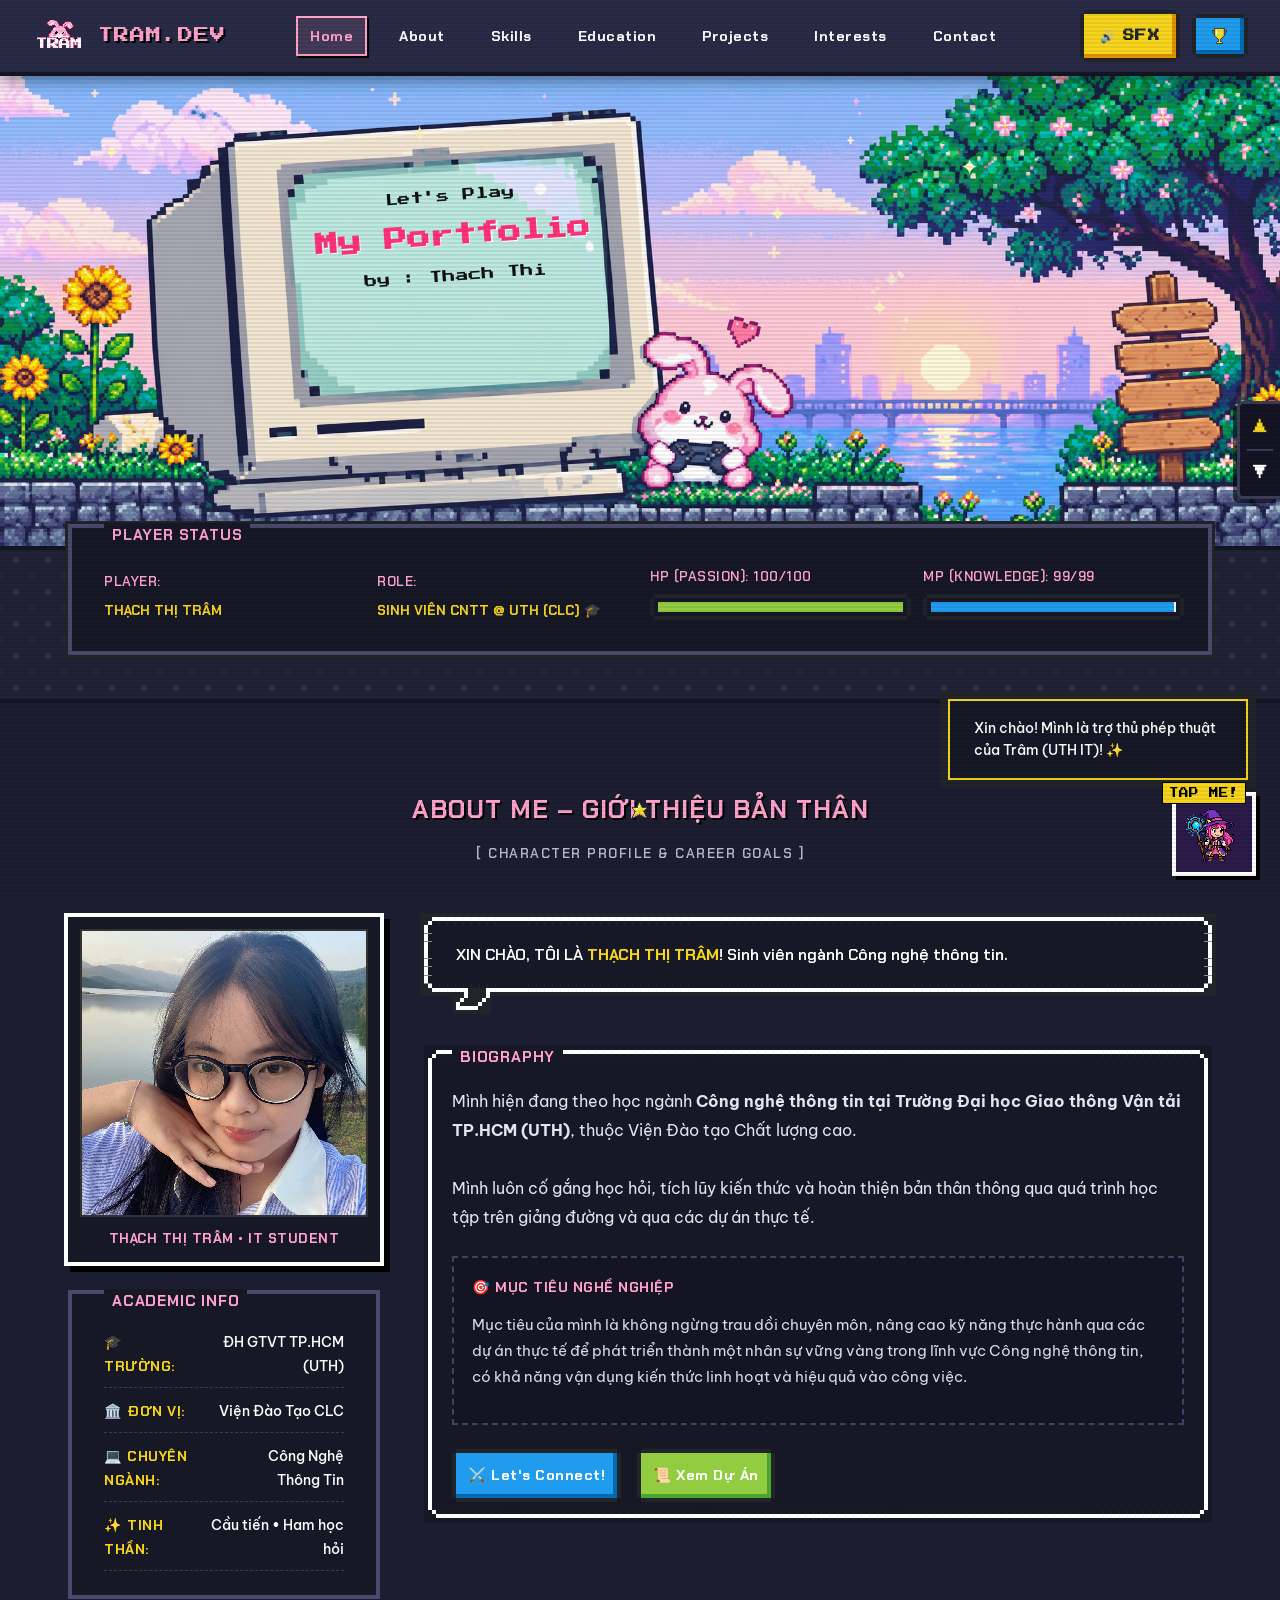
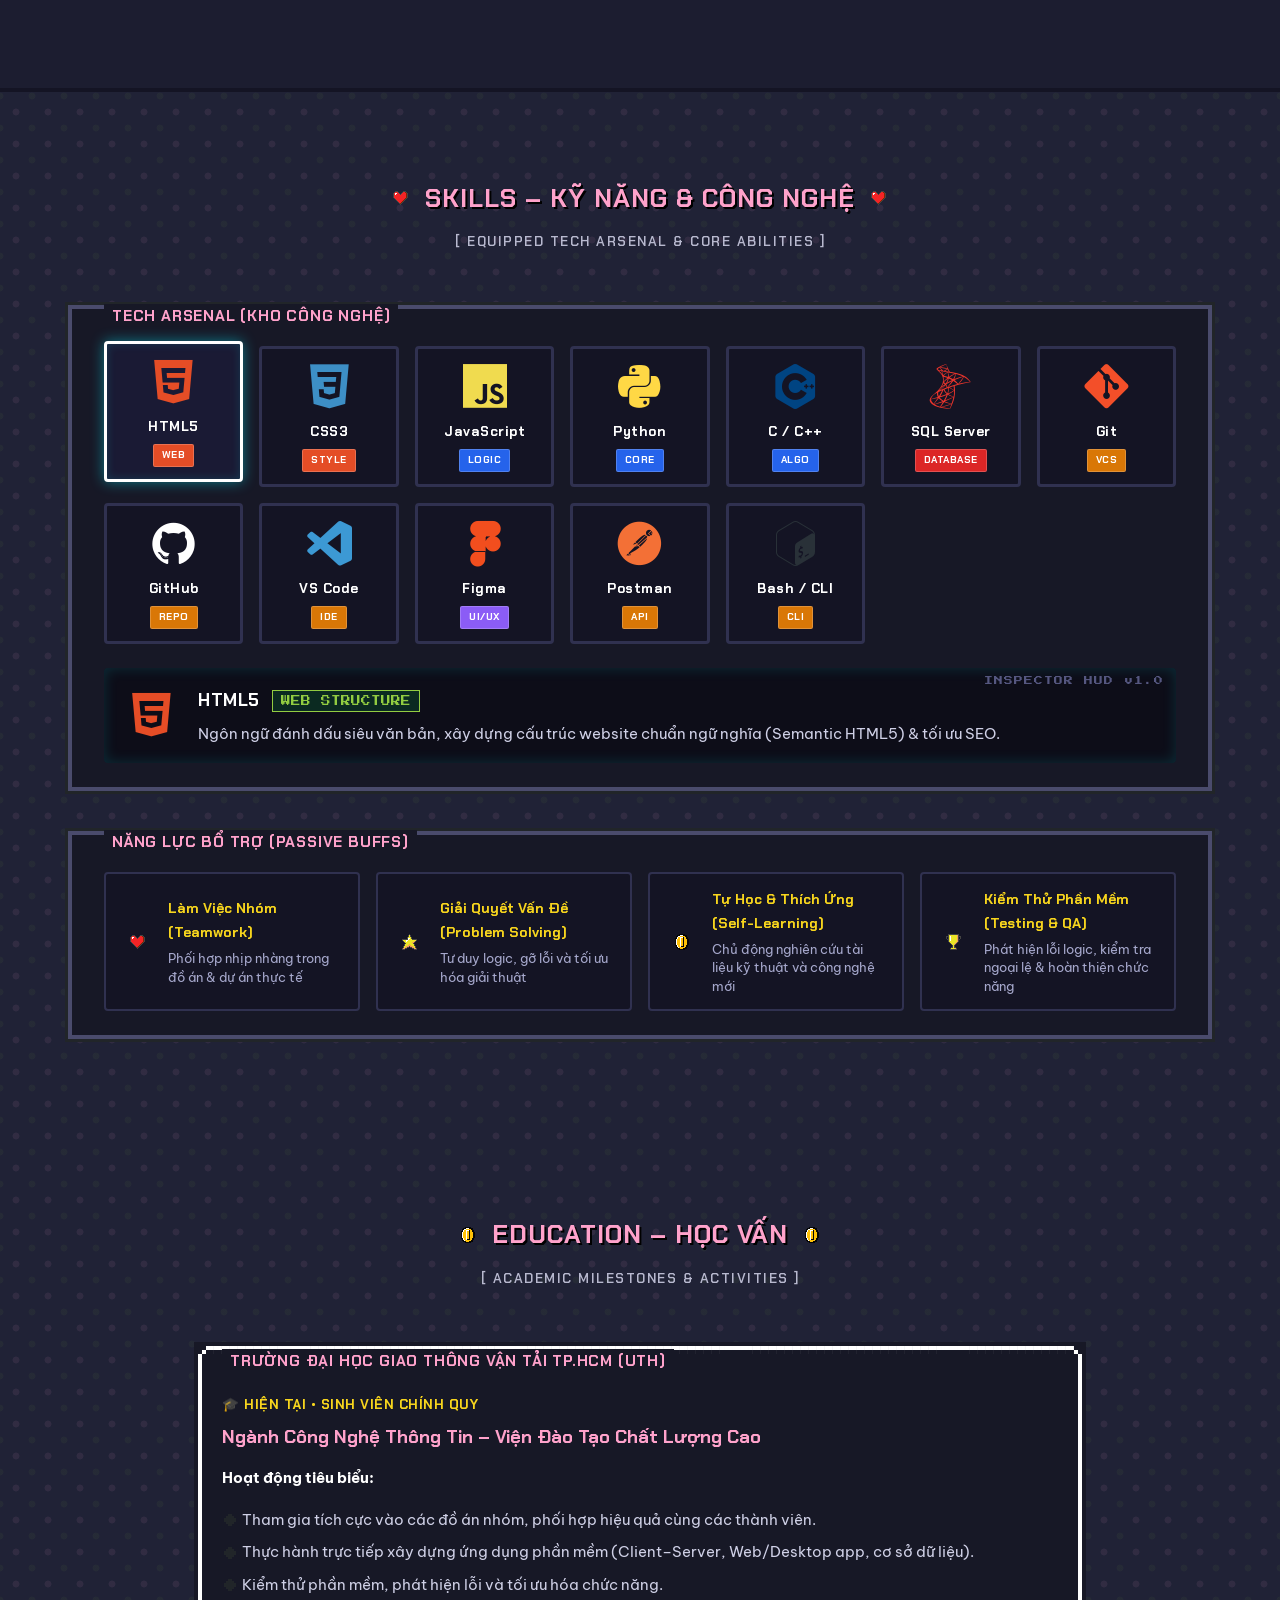
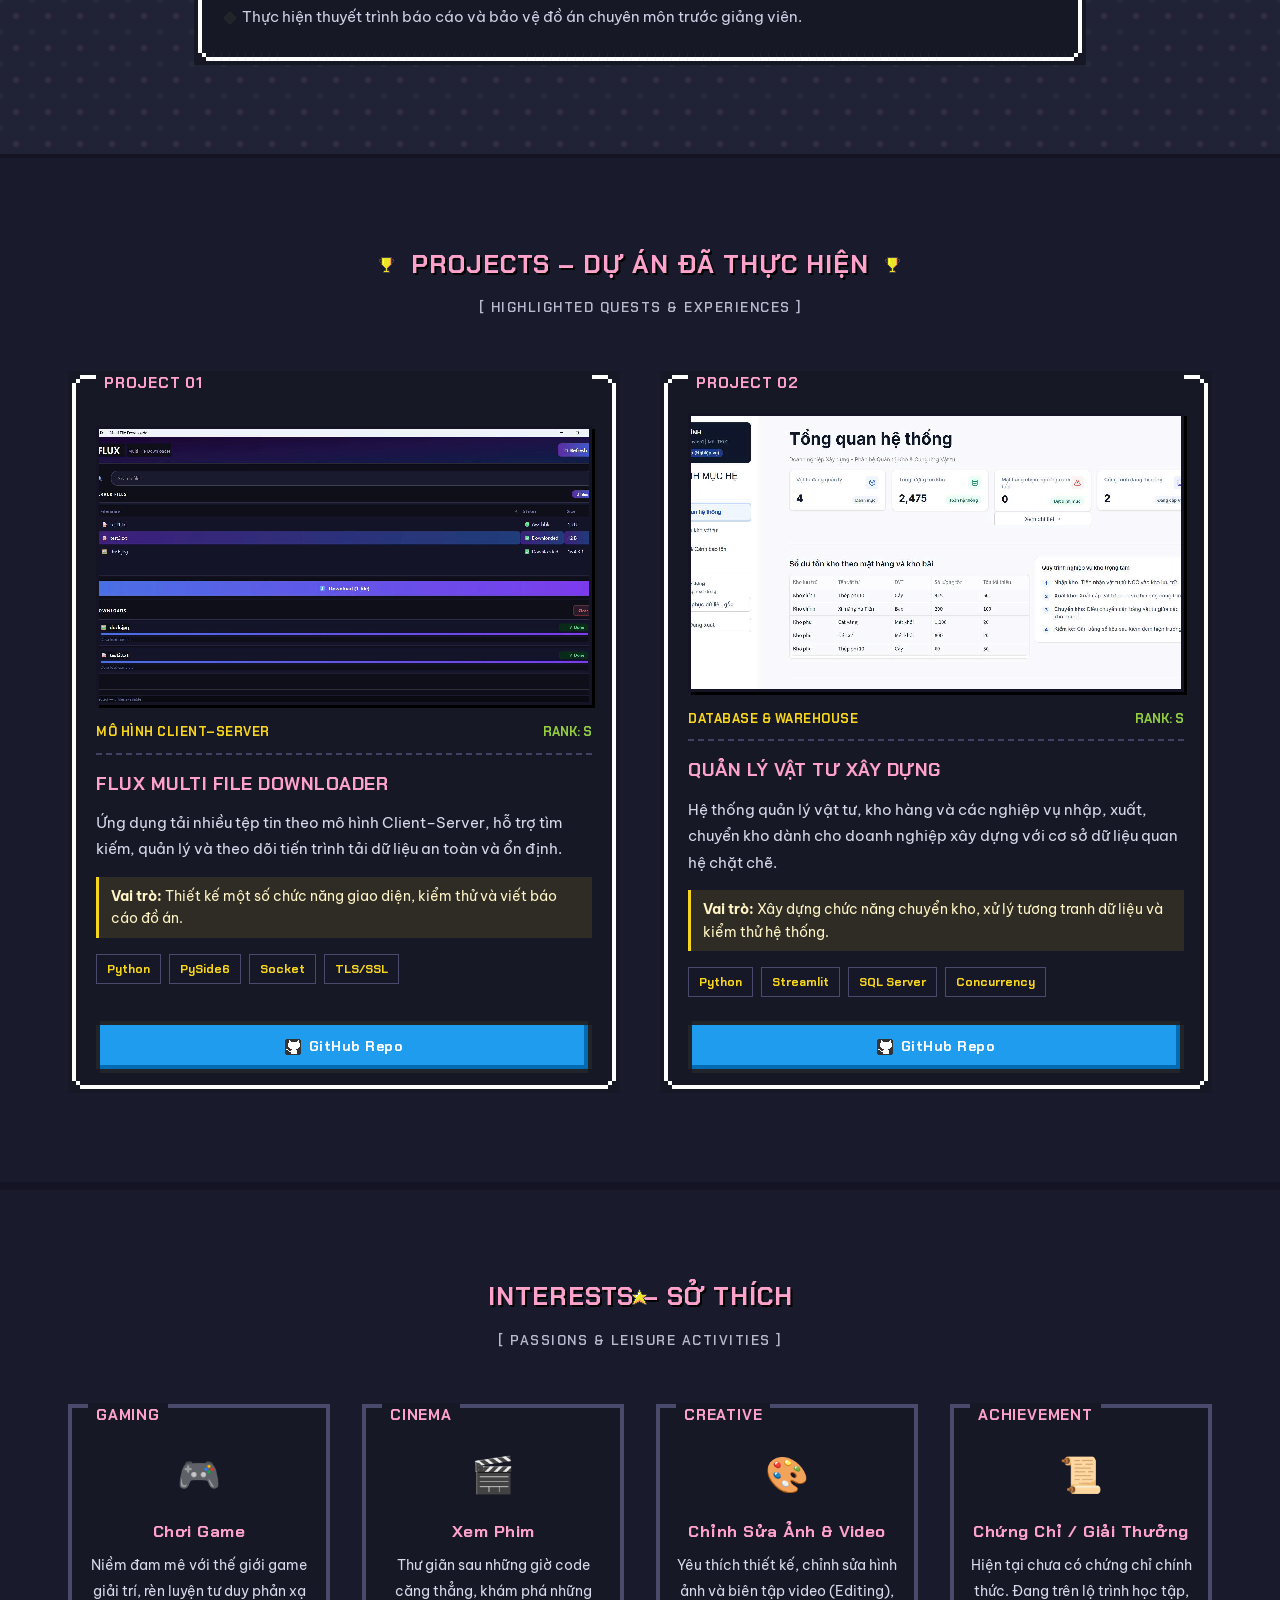
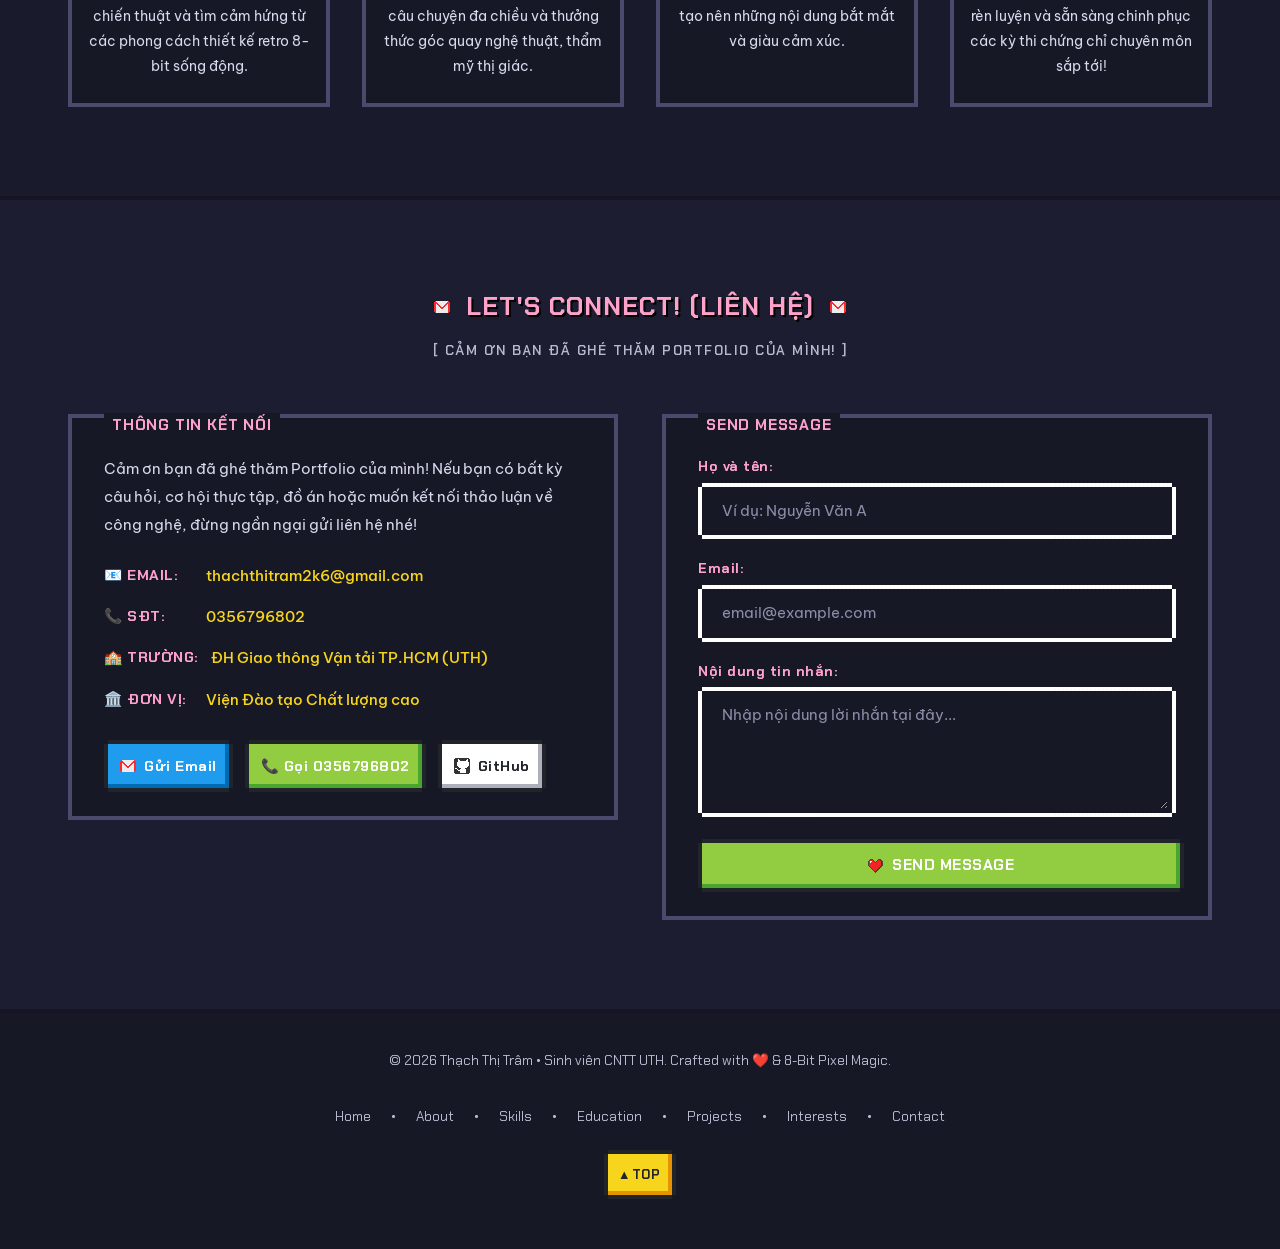
==== commit 18fd7a44: "crop TV proportionally on mobile" ====
--- a/index.html
+++ b/index.html
@@ -654,6 +654,19 @@
     </div>
 
     <!-- ===================================================
+         RETRO 2-WAY VERTICAL SCROLL DOCK (EDGE CONTROLLER)
+         =================================================== -->
+    <div class="retro-scroll-dock" id="scroll-dock" aria-label="Điều hướng nhanh trang">
+        <button type="button" class="dock-btn dock-btn-up" id="dock-btn-up" title="Lên đầu trang (Header)" aria-label="Lên đầu trang">
+            ▲
+        </button>
+        <div class="dock-divider"></div>
+        <button type="button" class="dock-btn dock-btn-down" id="dock-btn-down" title="Đến phần tiếp theo (Next section)" aria-label="Đến phần tiếp theo">
+            ▼
+        </button>
+    </div>
+
+    <!-- ===================================================
          ACHIEVEMENTS / TROPHY RETRO MODAL
          =================================================== -->
     <div class="modal-overlay" id="trophy-modal">
--- a/css/style.css
+++ b/css/style.css
@@ -38,6 +38,7 @@
 html {
     scroll-behavior: smooth;
     font-size: 16px;
+    overflow-x: clip;
 }
 
 body {
@@ -46,7 +47,8 @@
     font-family: var(--font-body);
     font-size: 15px;
     line-height: 1.7;
-    overflow-x: hidden;
+    overflow-x: clip;
+    padding-top: 76px;
     position: relative;
     background-image: 
         radial-gradient(rgba(255, 162, 203, 0.08) 15%, transparent 16%),
@@ -178,12 +180,17 @@
     justify-content: space-between;
     background: var(--bg-card);
     padding: 0 32px;
-    position: sticky;
+    position: fixed;
     top: 0;
+    left: 0;
     width: 100%;
     z-index: 1000;
     border-bottom: 4px solid #141424;
-    box-shadow: 0 4px 0 rgba(0, 0, 0, 0.3);
+    box-shadow: 0 4px 14px rgba(0, 0, 0, 0.45);
+}
+
+section[id] {
+    scroll-margin-top: 86px;
 }
 
 .logo-wrapper {
@@ -782,37 +789,6 @@
     line-height: 1.4;
 }
 
-@media (max-width: 768px) {
-    .tech-grid {
-        grid-template-columns: repeat(3, 1fr);
-        gap: 10px;
-    }
-
-    .tech-slot {
-        padding: 12px 6px 8px;
-    }
-
-    .tech-icon-box {
-        font-size: 2.2rem;
-    }
-
-    .tech-inspector-hud {
-        flex-direction: column;
-        align-items: flex-start;
-        gap: 12px;
-    }
-
-    .inspector-desc {
-        font-size: 0.85rem;
-    }
-}
-
-@media (max-width: 480px) {
-    .tech-grid {
-        grid-template-columns: repeat(2, 1fr);
-    }
-}
-
 /* ===================================================
    SECTION 3: EDUCATION – HỌC VẤN
    =================================================== */
@@ -881,7 +857,7 @@
 
 .projects-grid {
     display: grid;
-    grid-template-columns: repeat(auto-fit, minmax(380px, 1fr));
+    grid-template-columns: repeat(auto-fit, minmax(280px, 1fr));
     gap: 32px;
 }
 
@@ -1287,6 +1263,97 @@
 }
 
 /* ===================================================
+   RETRO 2-WAY VERTICAL SCROLL DOCK (EDGE CONTROLLER)
+   =================================================== */
+.retro-scroll-dock {
+    position: fixed;
+    right: 0;
+    top: 50%;
+    transform: translateY(-50%) translateX(100%);
+    z-index: 995;
+    display: flex;
+    flex-direction: column;
+    align-items: center;
+    background: #141424;
+    border: 3px solid #3b3c5a;
+    border-right: none;
+    border-top-left-radius: 6px;
+    border-bottom-left-radius: 6px;
+    box-shadow: -4px 4px 0px rgba(0, 0, 0, 0.6);
+    padding: 6px 3px;
+    gap: 3px;
+    user-select: none;
+    opacity: 0;
+    pointer-events: none;
+    transition: transform 0.25s cubic-bezier(0.175, 0.885, 0.32, 1.275), opacity 0.25s ease, border-color 0.2s ease, box-shadow 0.2s ease;
+}
+
+/* Appears only when scrolling */
+.retro-scroll-dock.is-visible {
+    opacity: 1;
+    pointer-events: auto;
+    transform: translateY(-50%) translateX(0);
+}
+
+.retro-scroll-dock:hover {
+    border-color: var(--accent-pink);
+    box-shadow: -4px 4px 12px rgba(255, 51, 119, 0.35);
+}
+
+.dock-btn {
+    background: transparent;
+    border: 2px solid transparent;
+    font-family: var(--font-pixel);
+    font-size: 0.95rem;
+    line-height: 1;
+    padding: 8px 6px;
+    cursor: pointer;
+    display: flex;
+    align-items: center;
+    justify-content: center;
+    width: 34px;
+    height: 34px;
+    transition: all 0.15s ease;
+    outline: none;
+    border-radius: 3px;
+}
+
+.dock-btn-up {
+    color: var(--accent-yellow);
+}
+
+.dock-btn-up:hover {
+    background: rgba(255, 204, 0, 0.15);
+    border-color: var(--accent-yellow);
+    color: #ffffff;
+    transform: translateY(-2px);
+    box-shadow: 0 0 8px rgba(255, 204, 0, 0.4);
+}
+
+.dock-btn-down {
+    color: var(--accent-cyan);
+}
+
+.dock-btn-down:hover {
+    background: rgba(0, 240, 255, 0.15);
+    border-color: var(--accent-cyan);
+    color: #ffffff;
+    transform: translateY(2px);
+    box-shadow: 0 0 8px rgba(0, 240, 255, 0.4);
+}
+
+.dock-btn:active {
+    transform: scale(0.9);
+}
+
+.dock-divider {
+    width: 75%;
+    height: 2px;
+    background: #3b3c5a;
+    margin: 2px 0;
+}
+
+/* ===================================================
    ACHIEVEMENTS / TROPHY MODAL
    =================================================== */
 .modal-overlay {
@@ -1421,6 +1488,8 @@
 /* ===================================================
    RESPONSIVE DESIGN (TABLETS & MOBILE)
    =================================================== */
+
+/* Tablet Landscape (< 992px) */
 @media (max-width: 992px) {
     .navbar {
         padding: 0 20px;
@@ -1429,10 +1498,11 @@
     .about-grid,
     .contact-grid {
         grid-template-columns: 1fr;
+        gap: 28px;
     }
 
     .character-card {
-        max-width: 400px;
+        max-width: 480px;
         margin: 0 auto;
     }
 
@@ -1445,13 +1515,18 @@
     }
 }
 
+/* Tablet Portrait & Large Phones (< 768px) */
 @media (max-width: 768px) {
     .navbar {
-        position: relative;
+        position: sticky;
+        top: 0;
+        padding: 0 16px;
     }
 
     .mobile-menu-toggle {
-        display: inline-block;
+        display: inline-flex;
+        align-items: center;
+        justify-content: center;
     }
 
     .nav-menu {
@@ -1464,7 +1539,8 @@
         flex-direction: column;
         padding: 20px;
         border-bottom: 4px solid #141424;
-        box-shadow: 0 8px 16px rgba(0, 0, 0, 0.5);
+        box-shadow: 0 8px 20px rgba(0, 0, 0, 0.7);
+        z-index: 1001;
     }
 
     .nav-menu.mobile-open {
@@ -1474,37 +1550,108 @@
     .nav-link {
         width: 100%;
         text-align: center;
-        padding: 10px;
+        padding: 12px;
+    }
+
+    .section {
+        padding: 48px 0;
     }
 
     .section-title {
-        font-size: 1.25rem;
-    }
-
+        font-size: 1.2rem;
+        flex-wrap: wrap;
+        justify-content: center;
+        text-align: center;
+        gap: 8px;
+    }
+
+    .section-subtitle {
+        font-size: 0.8rem;
+    }
+
+    /* Banner TV (mobile): crop the image around the whole TV.
+       Everything is proportional to the banner width (cqw units),
+       so the TV screen and the text always scale together. */
     .banner {
-        aspect-ratio: 2.2 / 1;
-    }
-
+        container-type: inline-size;
+        aspect-ratio: 1.25 / 1;
+        min-height: 0;
+        background: url("../images/background1.png") no-repeat;
+        background-size: 240% auto;
+        background-position: 18.4% 50%;
+    }
+
+    /* Text box sits exactly inside the TV glass area */
     .tv-text {
-        top: 20%;
-        left: 20%;
-        width: 32%;
+        top: 19%;
+        left: 32.5%;
+        width: 52%;
+        height: 47%;
+        display: flex;
+        flex-direction: column;
+        align-items: center;
+        justify-content: center;
+        transform: rotate(-2deg);
+        line-height: 1.5;
     }
 
     .tv-text > * {
-        font-size: 1.6vw;
-        margin-bottom: 0.4vw;
+        font-size: 2.1cqw;
+        margin-bottom: 1cqw;
     }
 
     .line2 {
-        font-size: 2.6vw !important;
+        font-size: 3.6cqw !important;
     }
 
     .start-btn {
-        font-size: 1.4vw;
-        padding: 0.8vw 1.6vw;
-    }
-
+        font-size: 1.9cqw;
+        padding: 1.2cqw 2.6cqw;
+        margin-top: 1cqw;
+        margin-bottom: 0;
+    }
+
+    .star {
+        font-size: 3.5cqw;
+    }
+
+    /* Skills / Tech Arsenal */
+    .tech-grid {
+        grid-template-columns: repeat(3, 1fr);
+        gap: 12px;
+    }
+
+    .tech-slot {
+        padding: 12px 6px 8px;
+    }
+
+    .tech-icon-box {
+        font-size: 2.2rem;
+    }
+
+    .tech-inspector-hud {
+        flex-direction: column;
+        align-items: flex-start;
+        gap: 12px;
+        padding: 16px;
+    }
+
+    .inspector-desc {
+        font-size: 0.86rem;
+    }
+
+    /* Projects */
+    .projects-grid {
+        grid-template-columns: 1fr;
+        gap: 24px;
+    }
+
+    .quest-header {
+        flex-wrap: wrap;
+        gap: 6px;
+    }
+
+    /* Mascot */
     .mascot-companion {
         bottom: 12px;
         right: 12px;
@@ -1516,7 +1663,241 @@
     }
 
     .mascot-balloon {
-        max-width: 240px;
+        max-width: 230px;
         font-size: 0.8rem !important;
     }
 }
+
+/* Standard Mobile Devices (< 576px) */
+@media (max-width: 576px) {
+    body {
+        padding-top: 66px;
+    }
+
+    section[id] {
+        scroll-margin-top: 76px;
+    }
+
+    .container {
+        padding: 0 14px;
+    }
+
+    .navbar {
+        height: 66px;
+        padding: 0 12px;
+    }
+
+    .nav-menu {
+        top: 66px;
+    }
+
+    .logo-wrapper {
+        gap: 8px;
+    }
+
+    .logo-wrapper img {
+        width: 38px;
+    }
+
+    .logo-brand {
+        font-size: 0.82rem;
+    }
+
+    .nav-actions {
+        gap: 8px;
+    }
+
+    .sfx-btn {
+        padding: 4px 8px !important;
+        font-size: 0.72rem !important;
+    }
+
+    .trophy-nav-btn {
+        padding: 4px 8px !important;
+        font-size: 0.72rem !important;
+    }
+
+    .mobile-menu-toggle {
+        padding: 4px 8px !important;
+        font-size: 0.85rem !important;
+    }
+
+
+    /* RPG HUD */
+    .rpg-hud-section {
+        margin-top: -15px;
+        padding-bottom: 24px;
+    }
+
+    .rpg-hud-grid {
+        grid-template-columns: 1fr;
+        gap: 12px;
+    }
+
+    /* Containers */
+    .nes-container {
+        padding: 1.2rem 1rem !important;
+    }
+
+    .nes-container.with-title > .title {
+        font-size: 0.85rem !important;
+    }
+
+    /* About */
+    .character-card {
+        max-width: 100%;
+    }
+
+    .equipment-list li {
+        flex-wrap: wrap;
+        gap: 4px;
+        font-size: 0.82rem;
+    }
+
+    .about-cta-btns {
+        flex-direction: column;
+        width: 100%;
+        gap: 12px;
+    }
+
+    .about-cta-btns .nes-btn {
+        width: 100%;
+        text-align: center;
+    }
+
+    /* Tech Arsenal */
+    .tech-grid {
+        grid-template-columns: repeat(2, 1fr);
+        gap: 10px;
+    }
+
+    .tech-slot {
+        padding: 12px 6px 10px;
+    }
+
+    .tech-name {
+        font-size: 0.78rem;
+    }
+
+    .tech-inspector-hud {
+        padding: 12px;
+        gap: 8px;
+    }
+
+    .tech-inspector-hud::before {
+        display: none;
+    }
+
+    .inspector-title {
+        font-size: 0.95rem;
+    }
+
+    .inspector-desc {
+        font-size: 0.82rem;
+    }
+
+    .perks-list {
+        grid-template-columns: 1fr;
+    }
+
+    /* Education */
+    .timeline-card {
+        padding: 16px !important;
+    }
+
+    .timeline-title {
+        font-size: 1rem;
+    }
+
+    .timeline-activities-list {
+        margin-left: 12px;
+        font-size: 0.86rem;
+    }
+
+    /* Projects */
+    .quest-actions .quest-btn {
+        width: 100%;
+        text-align: center;
+    }
+
+    /* Interests */
+    .interests-grid {
+        grid-template-columns: 1fr;
+        gap: 16px;
+    }
+
+    /* Contact */
+    .channel-item {
+        flex-wrap: wrap;
+        gap: 4px;
+    }
+
+    .channel-label {
+        min-width: auto;
+    }
+
+    .contact-form button[type="submit"] {
+        width: 100%;
+        text-align: center;
+    }
+
+    .social-btns {
+        flex-direction: column;
+        width: 100%;
+        gap: 10px;
+    }
+
+    .social-btns .nes-btn {
+        width: 100%;
+        text-align: center;
+    }
+
+    /* Mascot */
+    .mascot-companion {
+        bottom: 8px;
+        right: 8px;
+    }
+
+    .mascot-sprite-btn img {
+        width: 52px;
+        height: 52px;
+    }
+
+    .mascot-balloon {
+        max-width: 190px;
+        font-size: 0.74rem !important;
+    }
+
+    /* Retro Scroll Dock */
+    .retro-scroll-dock {
+        top: 50%;
+        padding: 4px 2px;
+    }
+
+    .dock-btn {
+        width: 28px;
+        height: 28px;
+        font-size: 0.82rem;
+        padding: 4px;
+    }
+}
+
+/* Compact Mobile (< 375px e.g. iPhone SE) */
+@media (max-width: 375px) {
+    .navbar {
+        padding: 0 8px;
+    }
+
+    .logo-brand {
+        display: none;
+    }
+
+    .section-title {
+        font-size: 0.98rem;
+    }
+
+    .section-title .nes-icon {
+        display: none;
+    }
+
+}
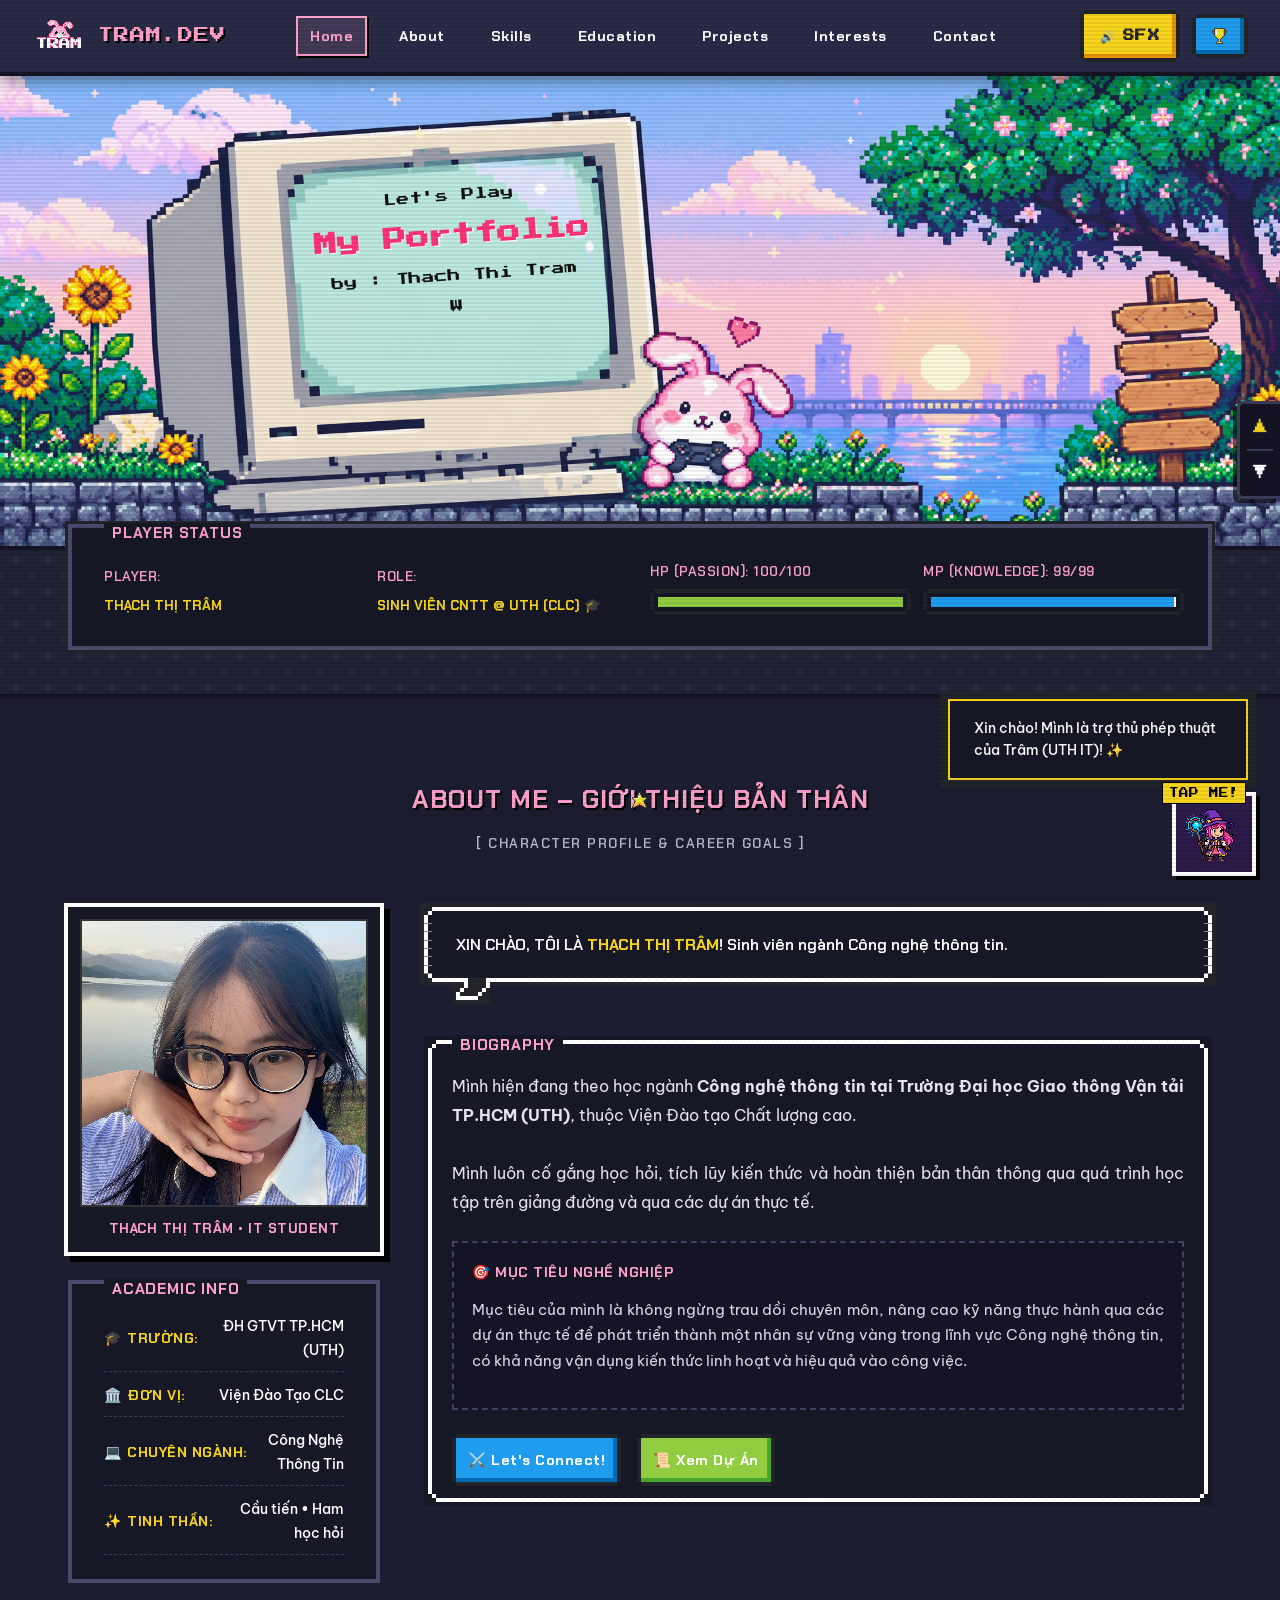
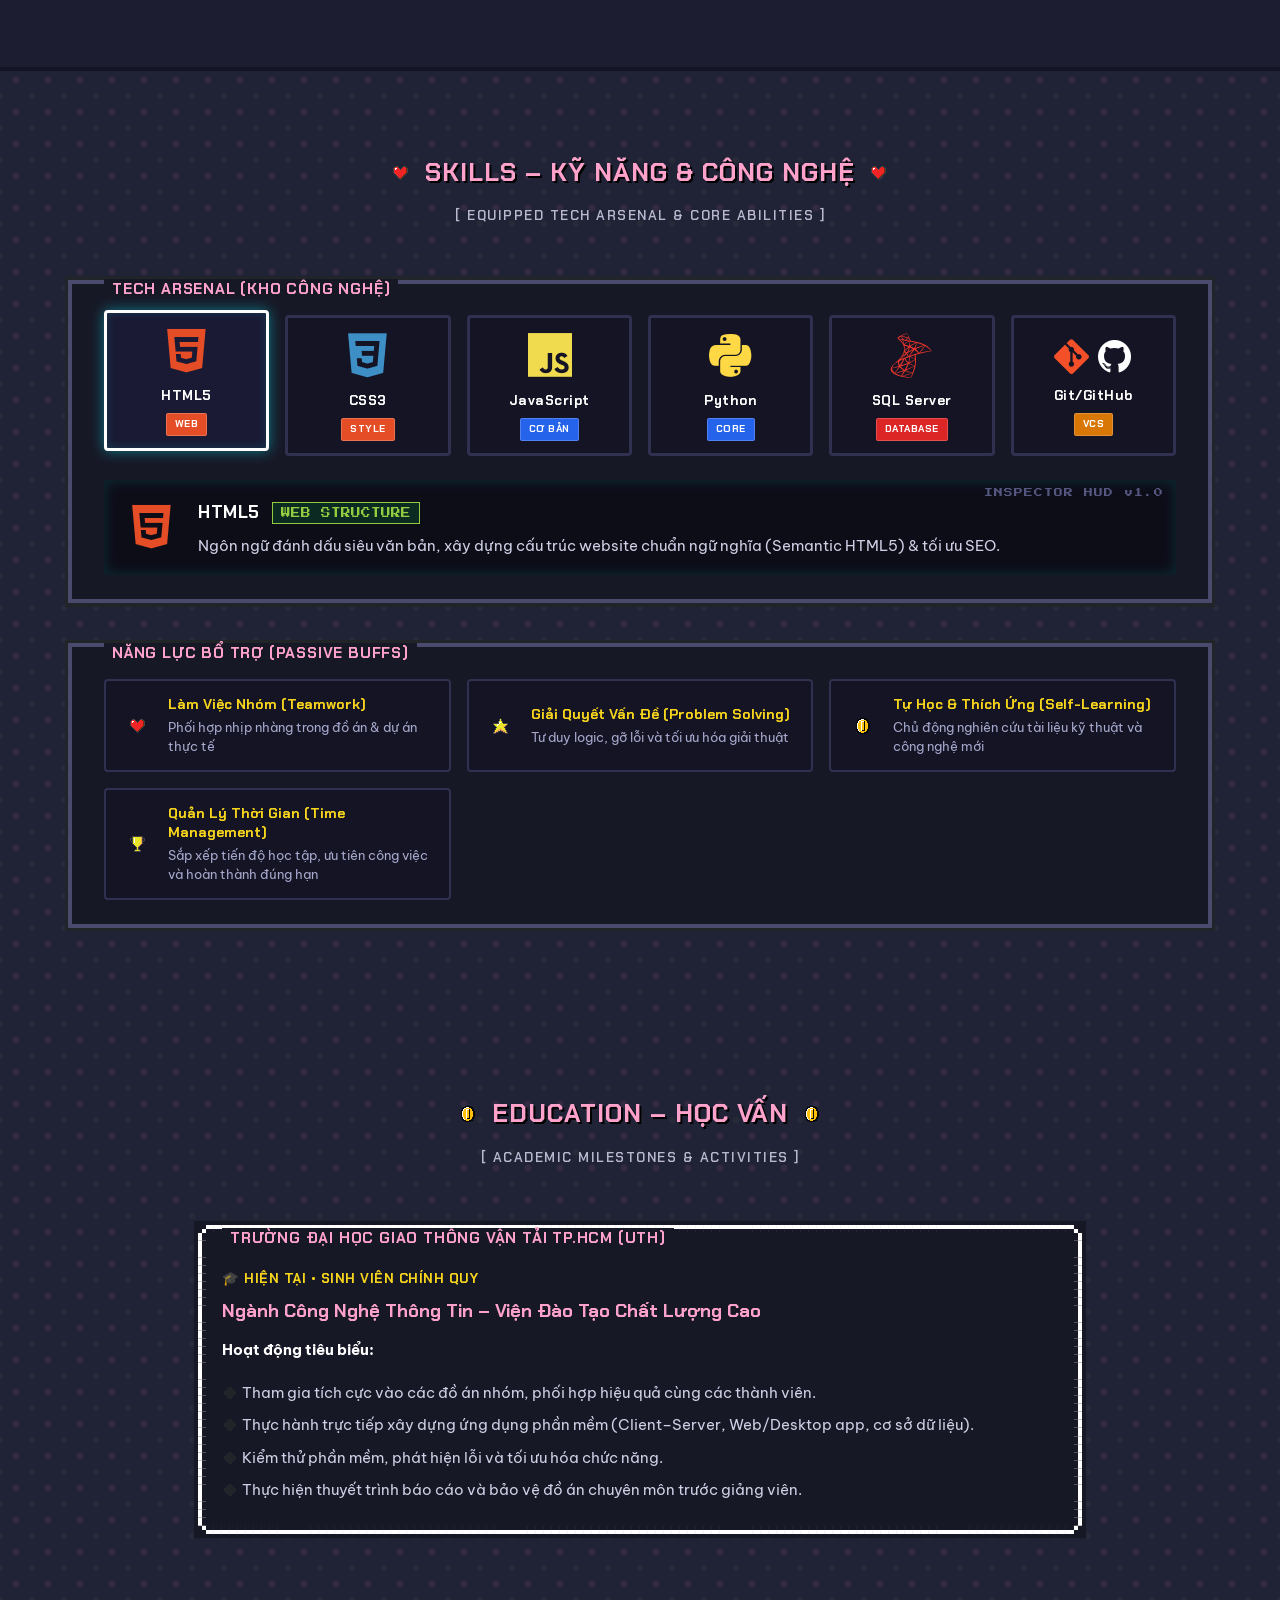
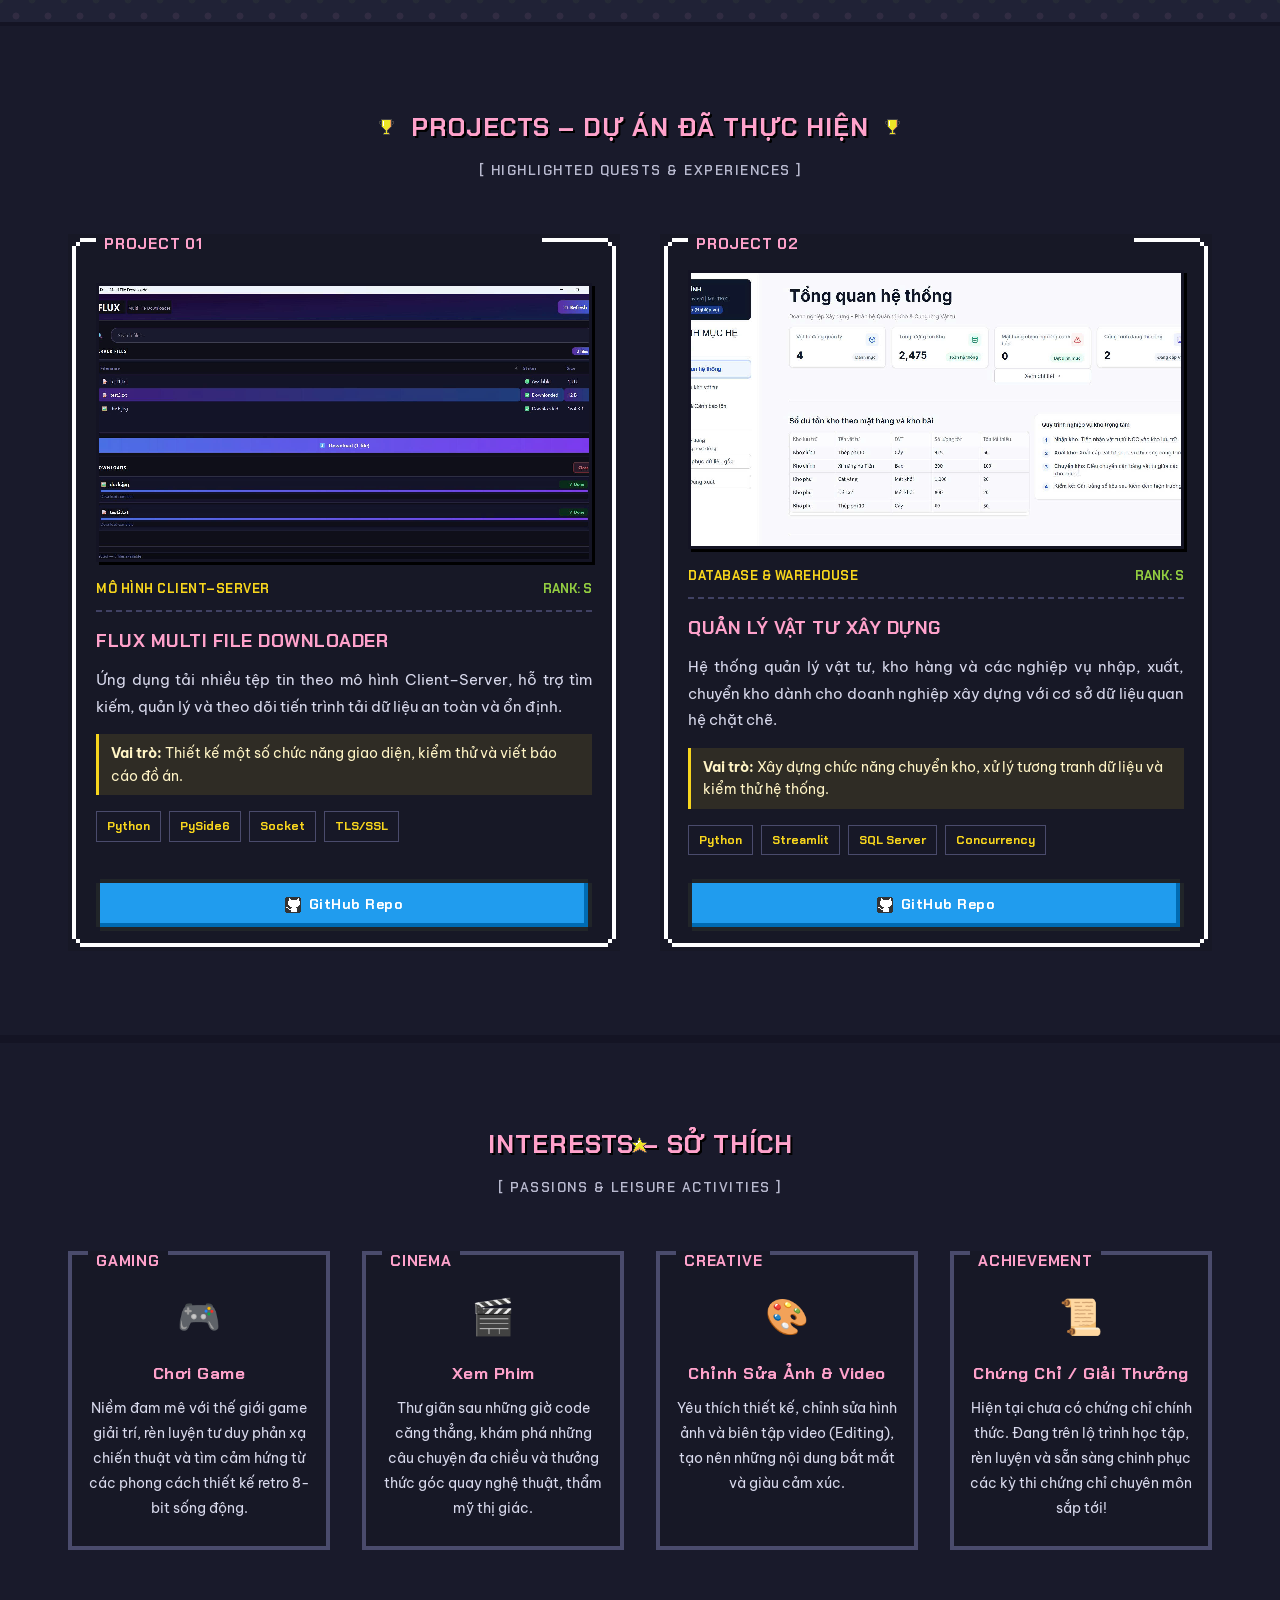
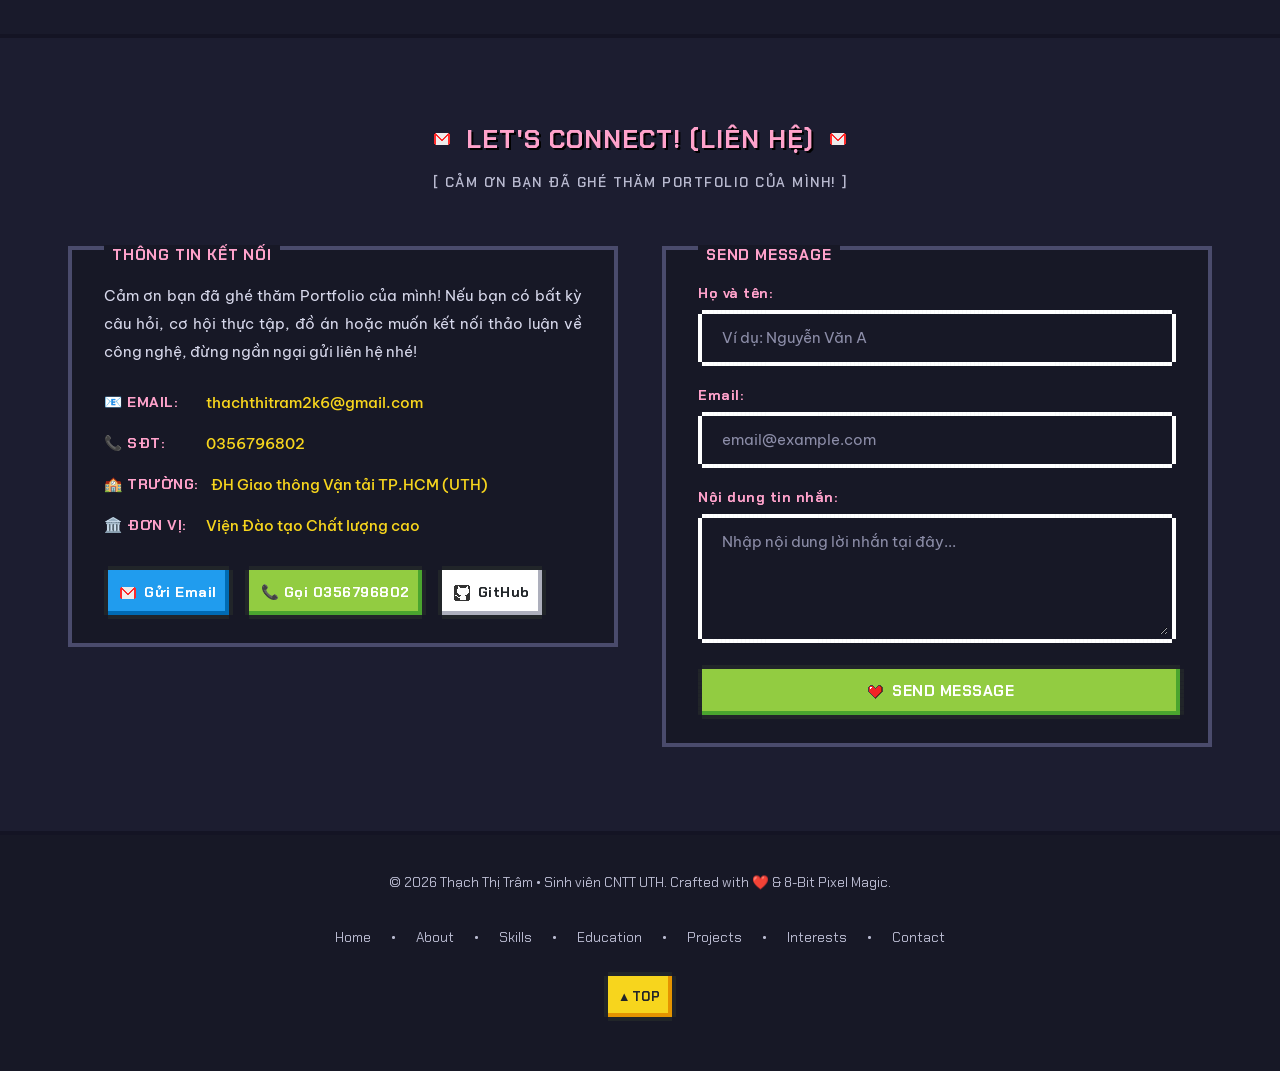
==== commit 2d251f10: "fix responsive text wrapping across all viewports and retain only script.md technologies" ====
--- a/index.html
+++ b/index.html
@@ -221,13 +221,13 @@
                             <span class="tech-badge is-web">STYLE</span>
                         </div>
 
-                        <!-- JavaScript -->
-                        <div class="tech-slot" data-tech="JavaScript" data-tag="CORE SCRIPTING" data-icon="devicon-javascript-plain colored" data-desc="Lập trình logic xử lý sự kiện người dùng, tương tác DOM, hiệu ứng âm thanh Web Audio API & lập trình bất đồng bộ.">
+                        <!-- JavaScript (Cơ bản) -->
+                        <div class="tech-slot" data-tech="JavaScript (Cơ bản)" data-tag="CORE SCRIPTING" data-icon="devicon-javascript-plain colored" data-desc="Lập trình logic xử lý sự kiện người dùng, tương tác DOM, hiệu ứng âm thanh Web Audio API & lập trình bất đồng bộ.">
                             <div class="tech-icon-box">
                                 <i class="devicon-javascript-plain colored"></i>
                             </div>
                             <span class="tech-name">JavaScript</span>
-                            <span class="tech-badge is-code">LOGIC</span>
+                            <span class="tech-badge is-code">CƠ BẢN</span>
                         </div>
 
                         <!-- Python -->
@@ -239,15 +239,6 @@
                             <span class="tech-badge is-code">CORE</span>
                         </div>
 
-                        <!-- C / C++ -->
-                        <div class="tech-slot" data-tech="C / C++" data-tag="ALGORITHM FOUNDATION" data-icon="devicon-cplusplus-plain colored" data-desc="Nền tảng tư duy thuật toán, cấu trúc dữ liệu và giải thuật, quản lý bộ nhớ và lập trình hướng đối tượng tại UTH.">
-                            <div class="tech-icon-box">
-                                <i class="devicon-cplusplus-plain colored"></i>
-                            </div>
-                            <span class="tech-name">C / C++</span>
-                            <span class="tech-badge is-code">ALGO</span>
-                        </div>
-
                         <!-- Microsoft SQL Server -->
                         <div class="tech-slot" data-tech="SQL Server" data-tag="RELATIONAL DATABASE" data-icon="devicon-microsoftsqlserver-plain colored" data-desc="Hệ quản trị cơ sở dữ liệu quan hệ, thiết kế lược đồ ERD, viết truy vấn SQL phức tạp, Stored Procedure & Trigger.">
                             <div class="tech-icon-box">
@@ -257,58 +248,14 @@
                             <span class="tech-badge is-db">DATABASE</span>
                         </div>
 
-                        <!-- Git -->
-                        <div class="tech-slot" data-tech="Git" data-tag="VERSION CONTROL" data-icon="devicon-git-plain colored" data-desc="Hệ thống quản lý phiên bản phân tán (VCS), theo dõi lịch sử commit, phân nhánh (branching) và giải quyết xung đột code.">
-                            <div class="tech-icon-box">
+                        <!-- Git / GitHub -->
+                        <div class="tech-slot" data-tech="Git / GitHub" data-tag="VERSION CONTROL" data-icon="devicon-git-plain colored" data-desc="Hệ thống quản lý phiên bản Git, lưu trữ kho mã nguồn cá nhân, theo dõi lịch sử commit và làm việc nhóm qua GitHub.">
+                            <div class="tech-icon-box git-github-box">
                                 <i class="devicon-git-plain colored"></i>
-                            </div>
-                            <span class="tech-name">Git</span>
+                                <i class="devicon-github-original"></i>
+                            </div>
+                            <span class="tech-name">Git/GitHub</span>
                             <span class="tech-badge is-tool">VCS</span>
-                        </div>
-
-                        <!-- GitHub -->
-                        <div class="tech-slot" data-tech="GitHub" data-tag="CLOUD REPOSITORY" data-icon="devicon-github-original" data-desc="Nền tảng lưu trữ mã nguồn, quản lý kho repository cá nhân, làm việc nhóm và CI/CD GitHub Pages.">
-                            <div class="tech-icon-box">
-                                <i class="devicon-github-original"></i>
-                            </div>
-                            <span class="tech-name">GitHub</span>
-                            <span class="tech-badge is-tool">REPO</span>
-                        </div>
-
-                        <!-- VS Code -->
-                        <div class="tech-slot" data-tech="VS Code" data-tag="EDITOR & TOOLS" data-icon="devicon-vscode-plain colored" data-desc="Môi trường phát triển tích hợp (IDE) chính, cấu hình tiện ích mở rộng, debug mã nguồn và phím tắt hiệu năng cao.">
-                            <div class="tech-icon-box">
-                                <i class="devicon-vscode-plain colored"></i>
-                            </div>
-                            <span class="tech-name">VS Code</span>
-                            <span class="tech-badge is-tool">IDE</span>
-                        </div>
-
-                        <!-- Figma -->
-                        <div class="tech-slot" data-tech="Figma" data-tag="UI/UX PROTOTYPING" data-icon="devicon-figma-plain colored" data-desc="Thiết kế giao diện người dùng (UI), nghiên cứu trải nghiệm (UX), xây dựng wireframe và prototype tương tác.">
-                            <div class="tech-icon-box">
-                                <i class="devicon-figma-plain colored"></i>
-                            </div>
-                            <span class="tech-name">Figma</span>
-                            <span class="tech-badge is-ui">UI/UX</span>
-                        </div>
-
-                        <!-- Postman -->
-                        <div class="tech-slot" data-tech="Postman" data-tag="API TESTING" data-icon="devicon-postman-plain colored" data-desc="Công cụ kiểm thử và tương tác API, gửi yêu cầu HTTP (GET, POST, PUT, DELETE) và kiểm tra dữ liệu phản hồi JSON.">
-                            <div class="tech-icon-box">
-                                <i class="devicon-postman-plain colored"></i>
-                            </div>
-                            <span class="tech-name">Postman</span>
-                            <span class="tech-badge is-tool">API</span>
-                        </div>
-
-                        <!-- Bash / Terminal -->
-                        <div class="tech-slot" data-tech="Bash / CLI" data-tag="COMMAND LINE" data-icon="devicon-bash-plain colored" data-desc="Thao tác dòng lệnh Command Line Interface, quản lý tiến trình, chạy script và cấu hình môi trường phát triển.">
-                            <div class="tech-icon-box">
-                                <i class="devicon-bash-plain colored"></i>
-                            </div>
-                            <span class="tech-name">Bash / CLI</span>
-                            <span class="tech-badge is-tool">CLI</span>
                         </div>
                     </div>
 
@@ -369,8 +316,8 @@
                                 <i class="nes-icon is-small trophy"></i>
                             </div>
                             <div class="perk-info">
-                                <span class="perk-name">Kiểm Thử Phần Mềm (Testing & QA)</span>
-                                <span class="perk-tag">Phát hiện lỗi logic, kiểm tra ngoại lệ & hoàn thiện chức năng</span>
+                                <span class="perk-name">Quản Lý Thời Gian (Time Management)</span>
+                                <span class="perk-tag">Sắp xếp tiến độ học tập, ưu tiên công việc và hoàn thành đúng hạn</span>
                             </div>
                         </div>
                     </div>
--- a/css/style.css
+++ b/css/style.css
@@ -88,6 +88,10 @@
     font-weight: 700 !important;
     font-size: 0.95rem !important;
     letter-spacing: 0.8px;
+    white-space: normal;
+    text-wrap: balance;
+    max-width: 90%;
+    line-height: 1.35;
 }
 
 .nes-container.is-dark {
@@ -111,6 +115,7 @@
     align-items: center;
     justify-content: center;
     gap: 8px;
+    white-space: nowrap !important;
 }
 
 /* Fix NES Badge Font */
@@ -119,6 +124,7 @@
     font-weight: 700 !important;
     font-size: 0.82rem !important;
     letter-spacing: 0.5px;
+    white-space: nowrap;
 }
 
 /* Base link styles */
@@ -138,7 +144,7 @@
 
 /* Section Common Styling */
 .section {
-    padding: 85px 0;
+    padding: 80px 0;
     position: relative;
 }
 
@@ -150,16 +156,22 @@
 .section-title {
     font-family: var(--font-arcade);
     font-weight: 700;
-    font-size: 1.6rem;
+    font-size: clamp(1.05rem, 3.2vw, 1.6rem);
     color: var(--accent-pink);
     text-shadow: 2px 2px 0px #000;
     margin-bottom: 10px;
     display: flex;
     align-items: center;
     justify-content: center;
-    gap: 16px;
+    gap: clamp(8px, 1.5vw, 16px);
     flex-wrap: wrap;
     letter-spacing: 1px;
+    text-wrap: balance;
+    text-align: center;
+}
+
+.section-title i.nes-icon {
+    flex-shrink: 0;
 }
 
 .section-subtitle {
@@ -294,12 +306,14 @@
 .tv-text > * {
     font-size: 1vw;
     margin-bottom: 0.6vw;
+    white-space: nowrap !important;
 }
 
 .line2 {
     font-size: 1.8vw !important;
     color: #ff3377;
     text-shadow: 1px 1px 0 #fff;
+    white-space: nowrap !important;
 }
 
 .start-btn {
@@ -315,6 +329,7 @@
     border: 2px solid #34314f;
     box-shadow: 2px 2px 0px #000;
     transition: all 0.15s ease;
+    white-space: nowrap !important;
 }
 
 .start-btn:hover {
@@ -385,11 +400,13 @@
     margin-bottom: 6px;
     color: var(--accent-pink);
     letter-spacing: 0.5px;
+    white-space: nowrap;
 }
 
 .hud-value {
     color: var(--accent-yellow);
     font-weight: 700;
+    text-wrap: pretty;
 }
 
 .rpg-hud-card .nes-progress {
@@ -442,6 +459,7 @@
     font-size: 0.85rem;
     color: var(--accent-pink);
     letter-spacing: 0.5px;
+    white-space: nowrap;
 }
 
 .equipment-box {
@@ -469,6 +487,7 @@
     font-weight: 700;
     color: var(--accent-yellow);
     letter-spacing: 0.5px;
+    white-space: nowrap;
 }
 
 .equipment-item {
@@ -493,6 +512,7 @@
     background: var(--bg-darker) !important;
     color: #ffffff !important;
     border-color: #ffffff !important;
+    text-wrap: pretty;
 }
 
 .rpg-speech strong {
@@ -510,6 +530,9 @@
     line-height: 1.85;
     margin-bottom: 24px;
     color: #e4e4f0;
+    text-align: justify;
+    text-justify: inter-word;
+    text-wrap: pretty;
 }
 
 .career-goals-box {
@@ -526,6 +549,7 @@
     margin-bottom: 12px;
     font-weight: 700;
     letter-spacing: 0.5px;
+    white-space: nowrap;
 }
 
 .career-goal-item {
@@ -548,6 +572,9 @@
     color: #d8d9ec;
     font-size: 0.92rem;
     line-height: 1.75;
+    text-align: justify;
+    text-justify: inter-word;
+    text-wrap: pretty;
 }
 
 .about-cta-btns {
@@ -574,9 +601,20 @@
 /* Tech Icon Grid */
 .tech-grid {
     display: grid;
-    grid-template-columns: repeat(auto-fill, minmax(130px, 1fr));
+    grid-template-columns: repeat(auto-fit, minmax(140px, 1fr));
     gap: 16px;
     margin-bottom: 24px;
+}
+
+.git-github-box {
+    display: flex;
+    gap: 8px;
+    align-items: center;
+    justify-content: center;
+}
+
+.git-github-box i {
+    font-size: 2.2rem;
 }
 
 .tech-slot {
@@ -624,6 +662,7 @@
     text-align: center;
     margin-bottom: 6px;
     letter-spacing: 0.5px;
+    white-space: nowrap;
 }
 
 .tech-badge {
@@ -635,6 +674,7 @@
     text-transform: uppercase;
     letter-spacing: 0.5px;
     border: 1px solid rgba(255, 255, 255, 0.2);
+    white-space: nowrap;
 }
 
 .tech-badge.is-web {
@@ -719,6 +759,7 @@
     font-weight: 700;
     color: var(--accent-cyan);
     letter-spacing: 0.5px;
+    white-space: nowrap;
 }
 
 .inspector-status {
@@ -728,6 +769,7 @@
     background: rgba(0, 255, 102, 0.12);
     padding: 2px 8px;
     border: 1px solid var(--accent-green);
+    white-space: nowrap;
 }
 
 .inspector-desc {
@@ -736,12 +778,13 @@
     color: #cfd0e6;
     line-height: 1.6;
     margin: 0;
+    text-wrap: pretty;
 }
 
 /* Passive Perks List */
 .perks-list {
     display: grid;
-    grid-template-columns: repeat(auto-fit, minmax(250px, 1fr));
+    grid-template-columns: repeat(auto-fit, minmax(280px, 1fr));
     gap: 16px;
 }
 
@@ -780,13 +823,16 @@
     font-size: 0.88rem;
     font-weight: 700;
     color: var(--accent-yellow);
+    text-wrap: pretty;
+    line-height: 1.35;
 }
 
 .perk-tag {
     font-family: var(--font-body);
     font-size: 0.82rem;
     color: #a6a8cc;
-    line-height: 1.4;
+    line-height: 1.45;
+    text-wrap: pretty;
 }
 
 /* ===================================================
@@ -814,6 +860,7 @@
     margin-bottom: 8px;
     display: inline-block;
     letter-spacing: 0.5px;
+    white-space: nowrap;
 }
 
 .timeline-title {
@@ -822,7 +869,8 @@
     font-size: 1.15rem;
     color: var(--accent-pink);
     margin-bottom: 12px;
-    line-height: 1.5;
+    line-height: 1.45;
+    text-wrap: pretty;
 }
 
 .timeline-desc {
@@ -831,6 +879,7 @@
     line-height: 1.8;
     color: #ffffff;
     margin-top: 12px;
+    text-wrap: pretty;
 }
 
 .timeline-activities-list {
@@ -844,6 +893,7 @@
 
 .timeline-activities-list li {
     margin-bottom: 6px;
+    text-wrap: pretty;
 }
 
 /* ===================================================
@@ -930,6 +980,7 @@
     color: var(--accent-pink);
     margin-bottom: 10px;
     letter-spacing: 0.5px;
+    text-wrap: balance;
 }
 
 .quest-desc {
@@ -938,6 +989,9 @@
     line-height: 1.8;
     color: #d8d9ec;
     margin-bottom: 14px;
+    text-wrap: pretty;
+    text-align: justify;
+    text-justify: inter-word;
 }
 
 .quest-role {
@@ -949,6 +1003,7 @@
     background: rgba(247, 213, 29, 0.1);
     border-left: 3px solid var(--accent-yellow);
     line-height: 1.6;
+    text-wrap: pretty;
 }
 
 .quest-tags {
@@ -966,6 +1021,7 @@
     color: var(--accent-yellow);
     padding: 4px 10px;
     border: 1px solid #4a4b6c;
+    white-space: nowrap;
 }
 
 .quest-actions {
@@ -977,6 +1033,7 @@
     flex: 1;
     text-align: center;
     font-size: 0.88rem !important;
+    white-space: nowrap !important;
 }
 
 /* ===================================================
@@ -1051,6 +1108,9 @@
     line-height: 1.85;
     color: #d8d9ec;
     margin-bottom: 24px;
+    text-wrap: pretty;
+    text-align: justify;
+    text-justify: inter-word;
 }
 
 .contact-channels {
@@ -1074,13 +1134,15 @@
     color: var(--accent-pink);
     min-width: 90px;
     letter-spacing: 0.5px;
+    white-space: nowrap;
 }
 
 .channel-val {
     font-family: var(--font-body);
     font-weight: 500;
     color: var(--accent-yellow);
-    word-break: break-all;
+    word-break: break-word;
+    overflow-wrap: break-word;
 }
 
 .social-btns {
@@ -1598,10 +1660,12 @@
     .tv-text > * {
         font-size: 2.1cqw;
         margin-bottom: 1cqw;
+        white-space: nowrap !important;
     }
 
     .line2 {
         font-size: 3.6cqw !important;
+        white-space: nowrap !important;
     }
 
     .start-btn {
@@ -1609,6 +1673,7 @@
         padding: 1.2cqw 2.6cqw;
         margin-top: 1cqw;
         margin-bottom: 0;
+        white-space: nowrap !important;
     }
 
     .star {
@@ -1674,6 +1739,10 @@
         padding-top: 66px;
     }
 
+    .perks-list {
+        grid-template-columns: 1fr;
+    }
+
     section[id] {
         scroll-margin-top: 76px;
     }
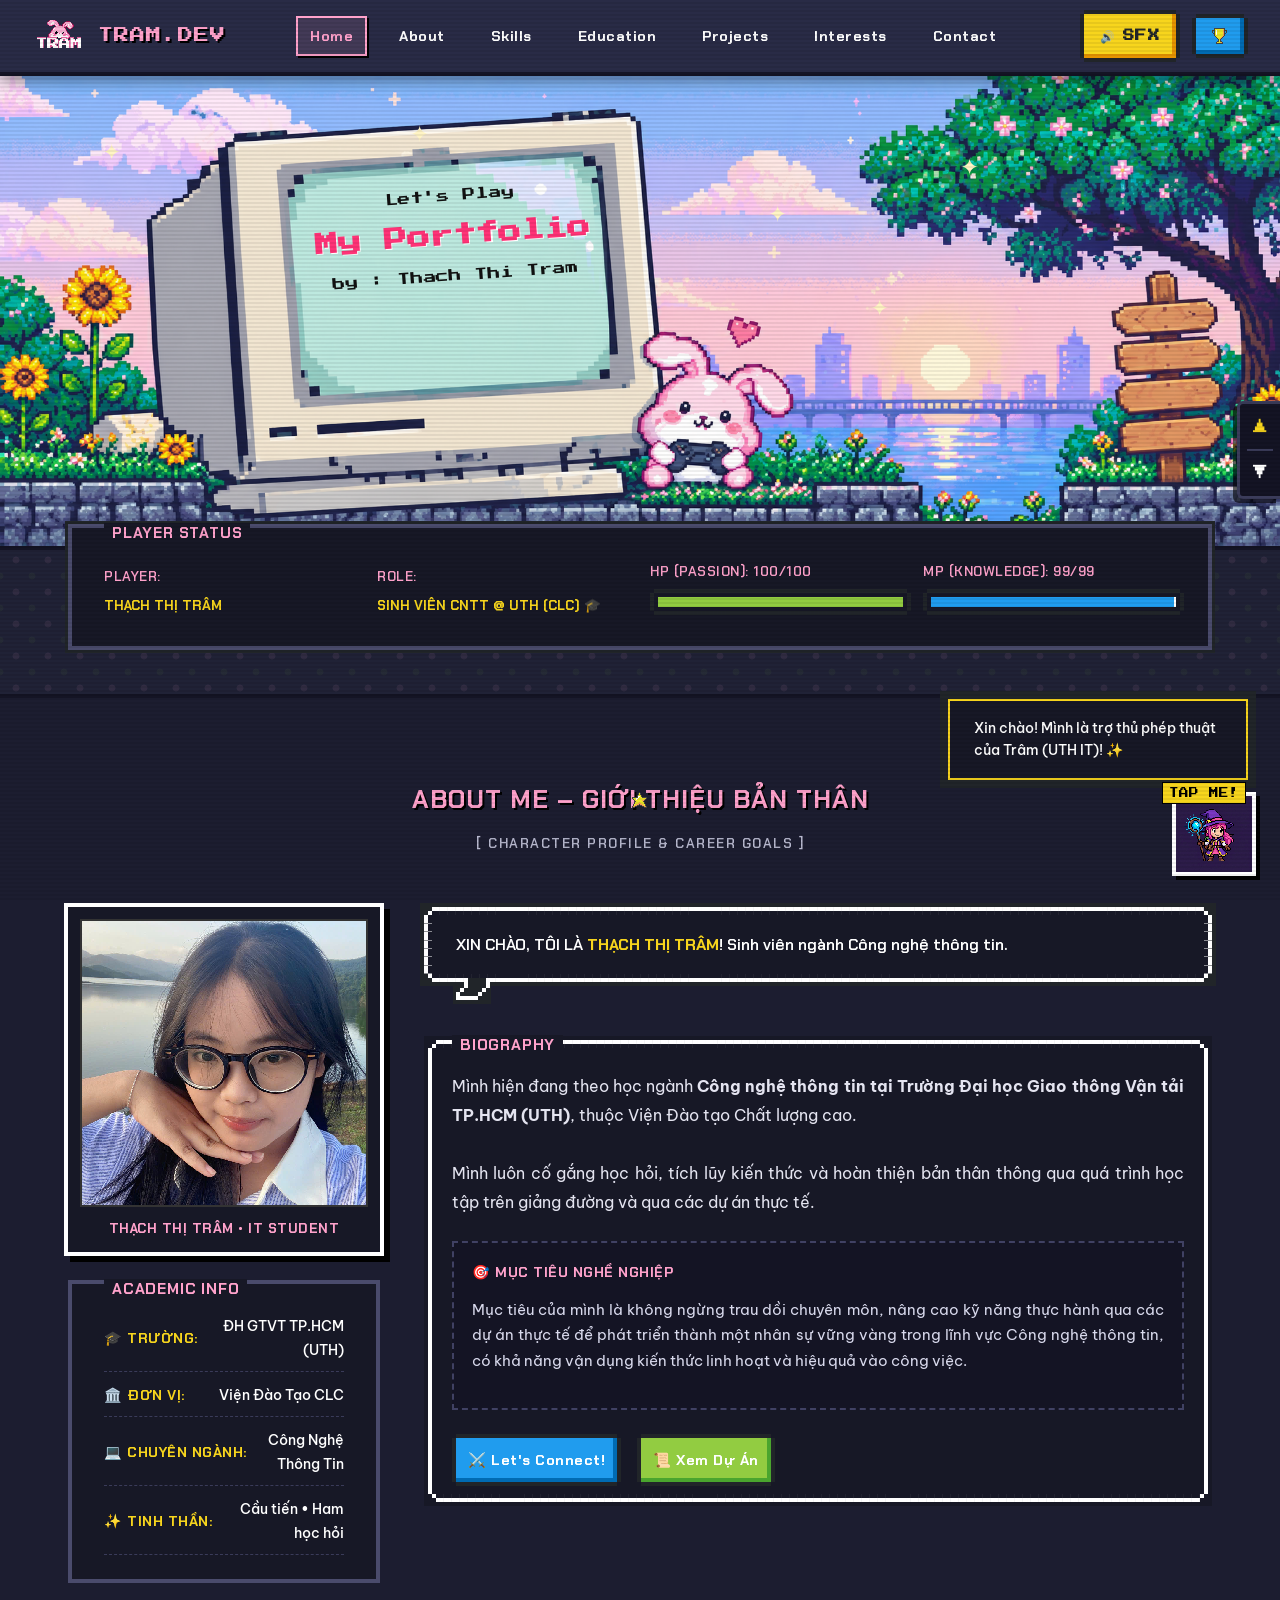
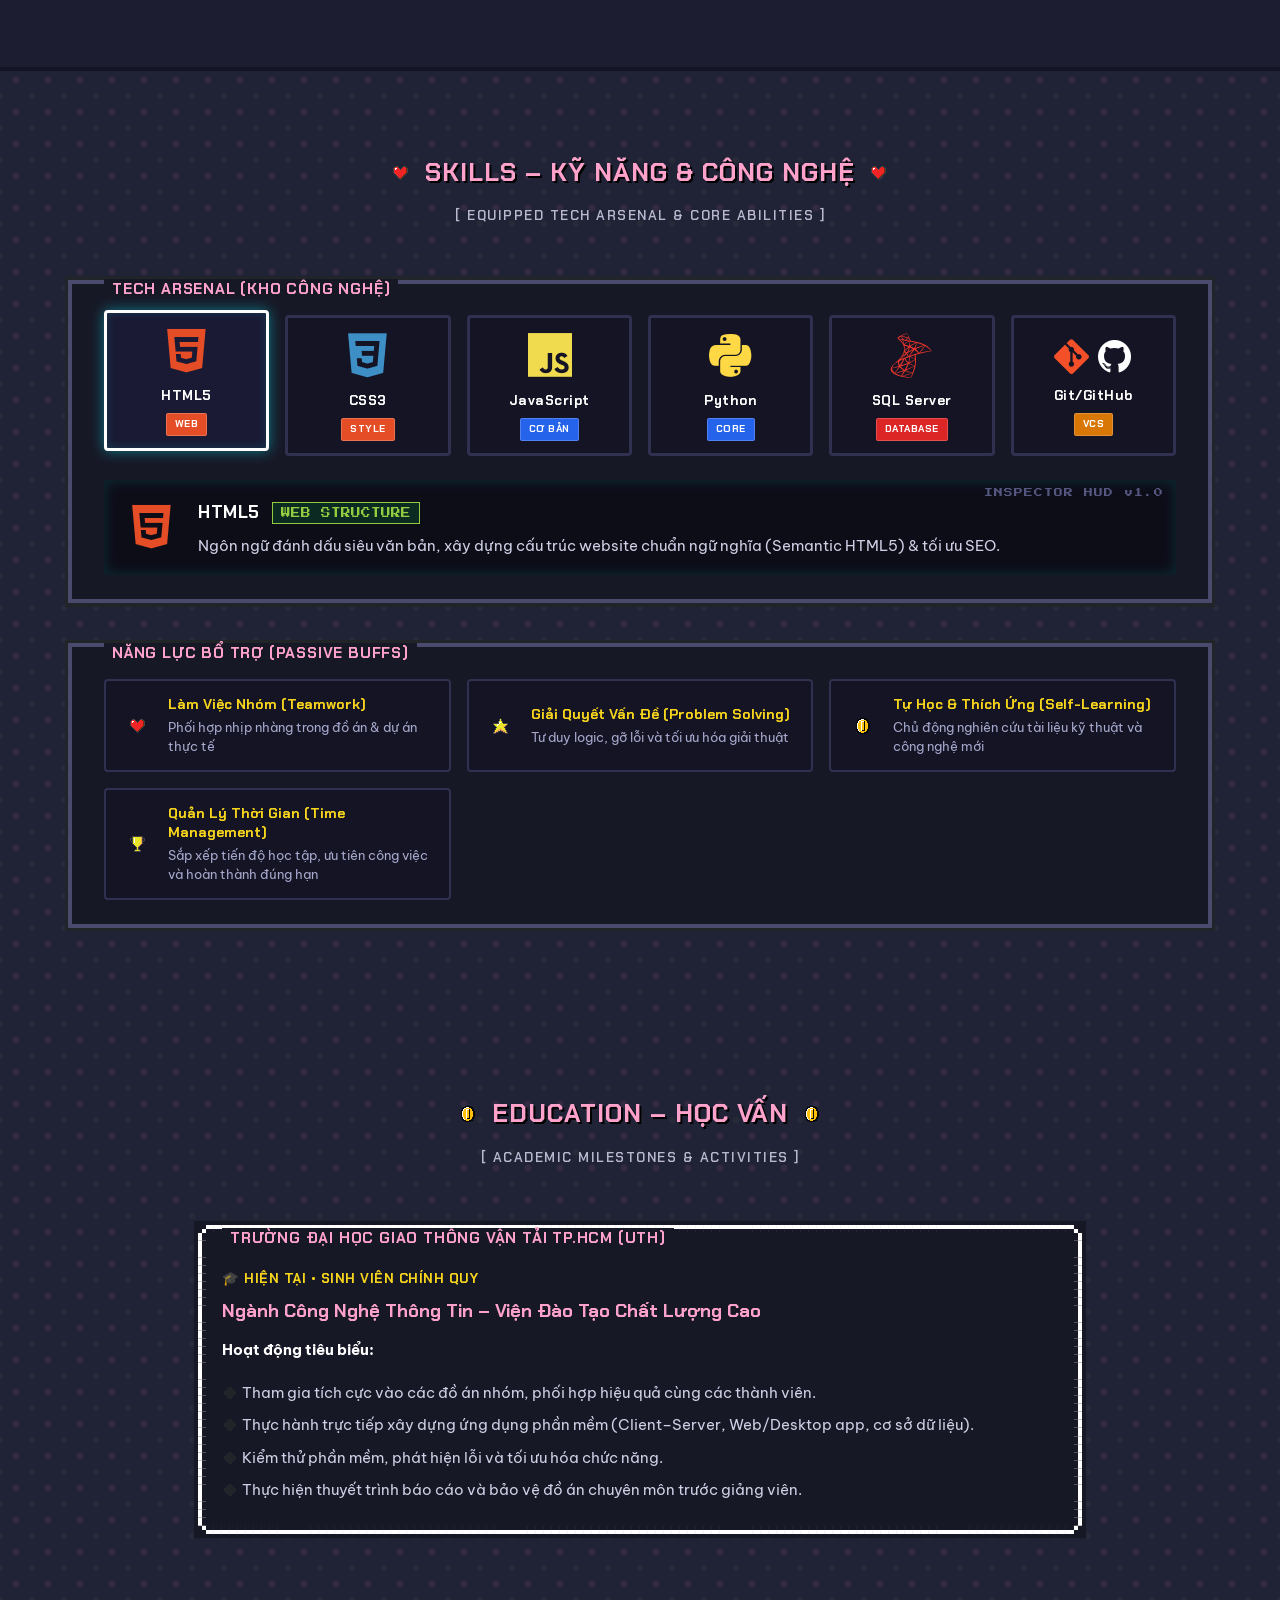
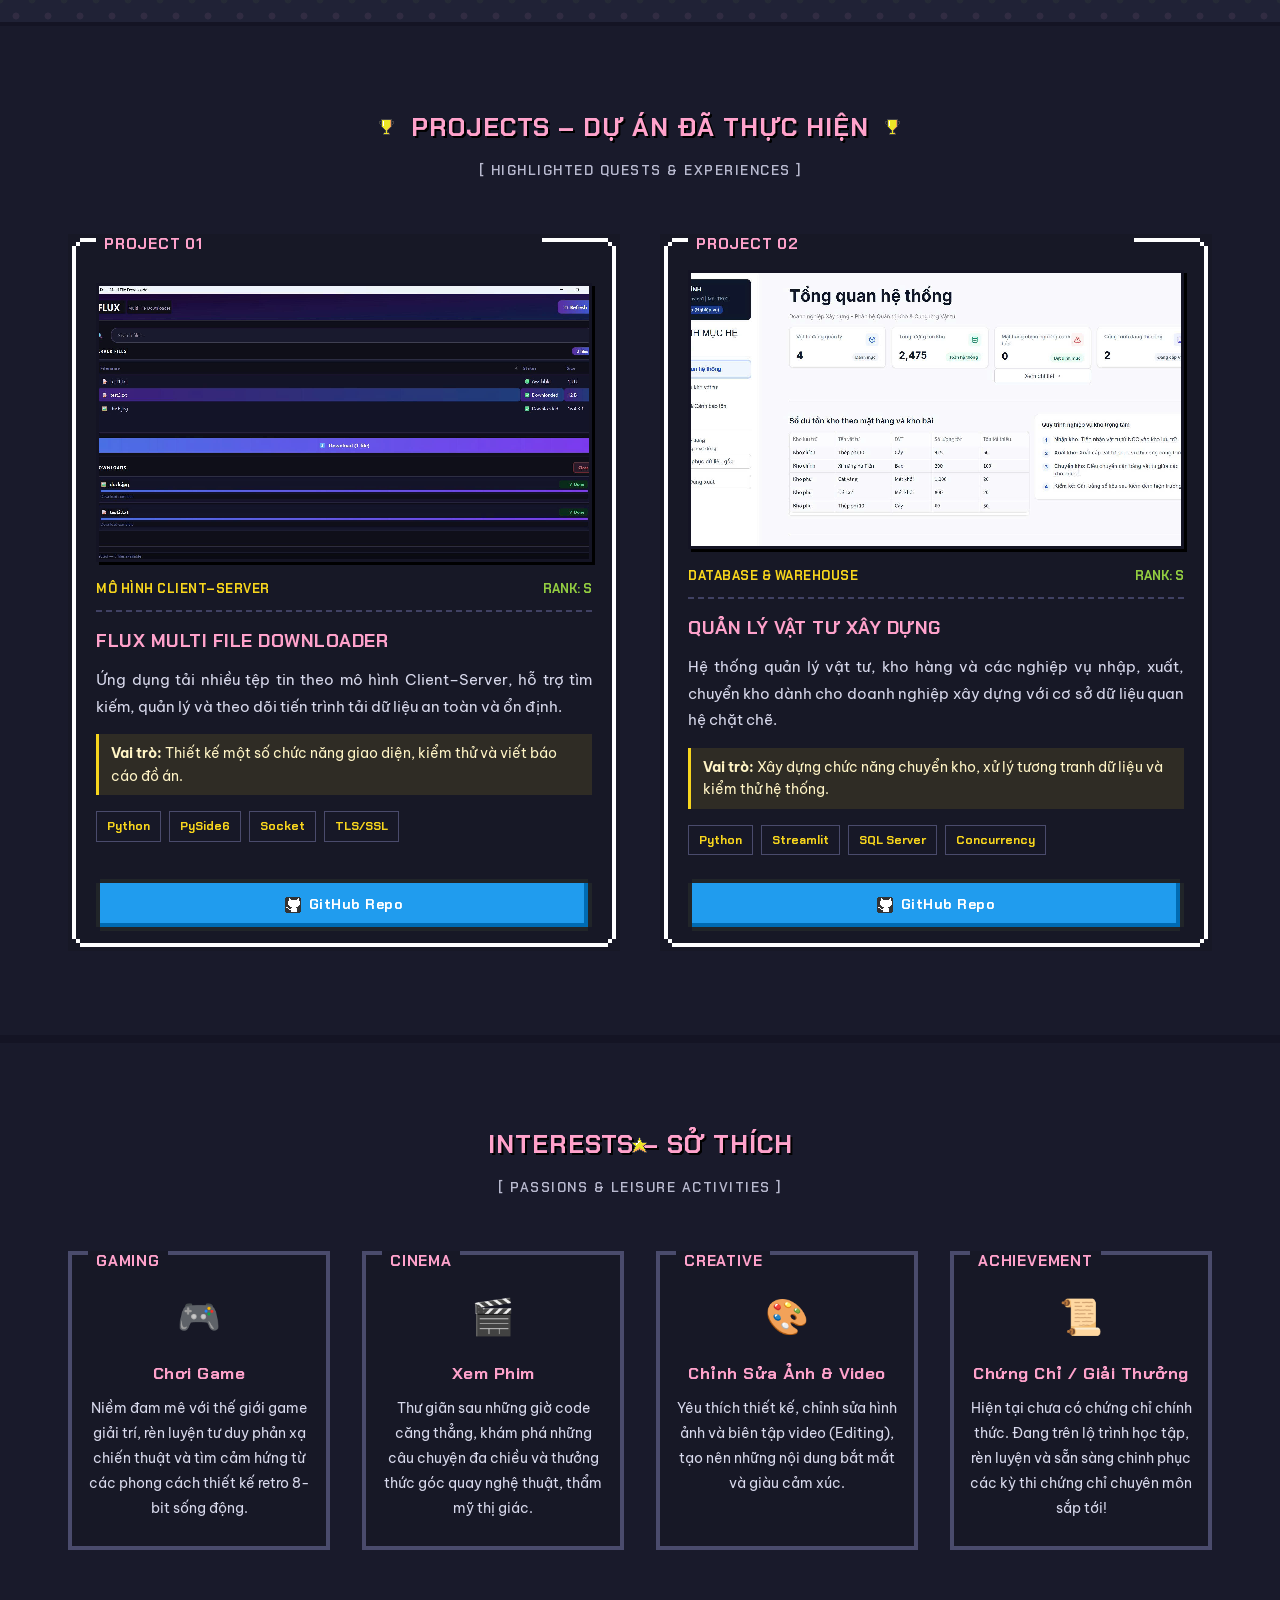
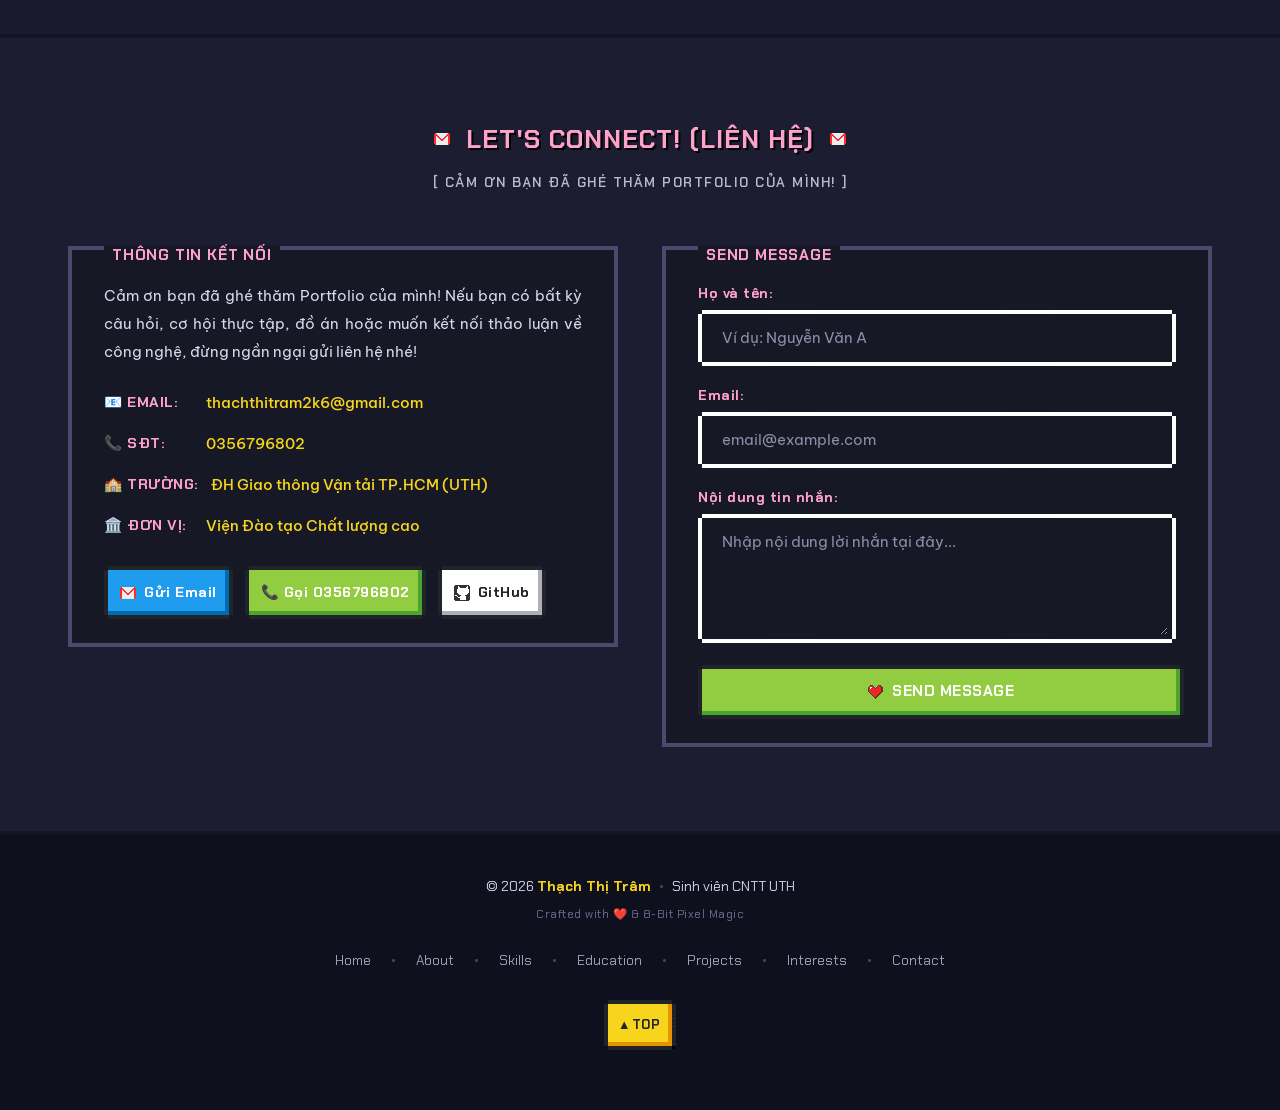
==== commit a54b4b1a: "upgrade footer responsiveness and retro chip styling for mobile" ====
--- a/index.html
+++ b/index.html
@@ -663,17 +663,34 @@
          =================================================== -->
     <footer class="footer">
         <div class="container footer-content">
-            <p>© 2026 Thạch Thị Trâm • Sinh viên CNTT UTH. Crafted with ❤️ & 8-Bit Pixel Magic.</p>
+            <div class="footer-brand">
+                <p class="footer-copyright">
+                    <span>© 2026 <strong>Thạch Thị Trâm</strong></span>
+                    <span class="footer-dot">•</span>
+                    <span>Sinh viên CNTT UTH</span>
+                </p>
+                <p class="footer-tagline">Crafted with <span class="pixel-heart">❤️</span> & 8-Bit Pixel Magic</p>
+            </div>
+
             <div class="footer-links">
-                <a href="#home">Home</a> •
-                <a href="#about">About</a> •
-                <a href="#skills">Skills</a> •
-                <a href="#education">Education</a> •
-                <a href="#projects">Projects</a> •
-                <a href="#interests">Interests</a> •
-                <a href="#contact">Contact</a>
-            </div>
-            <a href="#home" class="nes-btn is-warning back-to-top">▲ TOP</a>
+                <a href="#home" class="footer-link">Home</a>
+                <span class="footer-dot">•</span>
+                <a href="#about" class="footer-link">About</a>
+                <span class="footer-dot">•</span>
+                <a href="#skills" class="footer-link">Skills</a>
+                <span class="footer-dot">•</span>
+                <a href="#education" class="footer-link">Education</a>
+                <span class="footer-dot">•</span>
+                <a href="#projects" class="footer-link">Projects</a>
+                <span class="footer-dot">•</span>
+                <a href="#interests" class="footer-link">Interests</a>
+                <span class="footer-dot">•</span>
+                <a href="#contact" class="footer-link">Contact</a>
+            </div>
+
+            <a href="#home" class="nes-btn is-warning back-to-top" title="Lên đầu trang">
+                <span>▲ TOP</span>
+            </a>
         </div>
     </footer>
 
--- a/css/style.css
+++ b/css/style.css
@@ -1515,9 +1515,9 @@
    FOOTER
    =================================================== */
 .footer {
-    background: var(--bg-darker);
+    background: #0f101d;
     border-top: 4px solid #141424;
-    padding: 36px 0 50px 0;
+    padding: 40px 0 60px 0;
     text-align: center;
     font-family: var(--font-arcade);
     font-size: 0.85rem;
@@ -1528,23 +1528,83 @@
     display: flex;
     flex-direction: column;
     align-items: center;
-    gap: 16px;
+    gap: 20px;
+}
+
+.footer-brand {
+    display: flex;
+    flex-direction: column;
+    align-items: center;
+    gap: 6px;
+}
+
+.footer-copyright {
+    display: flex;
+    align-items: center;
+    justify-content: center;
+    gap: 8px;
+    flex-wrap: wrap;
+    font-size: 0.88rem;
+    color: #cfd0e6;
+    margin: 0;
+    text-wrap: balance;
+}
+
+.footer-copyright strong {
+    color: var(--accent-yellow);
+}
+
+.footer-tagline {
+    font-size: 0.72rem;
+    color: #6c6f93;
+    margin: 0;
+    letter-spacing: 0.5px;
+}
+
+.pixel-heart {
+    color: var(--accent-pink);
+    display: inline-block;
+    animation: heartPulse 1.5s ease-in-out infinite;
+}
+
+@keyframes heartPulse {
+    0%, 100% { transform: scale(1); }
+    50% { transform: scale(1.2); }
 }
 
 .footer-links {
     display: flex;
-    gap: 20px;
+    gap: 12px;
     flex-wrap: wrap;
     justify-content: center;
-}
-
-.footer-links a:hover {
+    align-items: center;
+    max-width: 720px;
+}
+
+.footer-link {
+    color: #9d9fb8;
+    transition: all 0.2s ease;
+    padding: 4px 8px;
+    white-space: nowrap;
+    border-radius: 3px;
+}
+
+.footer-link:hover {
     color: var(--accent-pink);
+    background: rgba(255, 162, 203, 0.1);
+    transform: translateY(-2px);
+}
+
+.footer-dot {
+    color: #404163;
+    user-select: none;
 }
 
 .back-to-top {
-    margin-top: 10px;
+    margin-top: 8px;
     font-size: 0.8rem !important;
+    white-space: nowrap !important;
+    box-shadow: 3px 3px 0px #000;
 }
 
 /* ===================================================
@@ -1580,8 +1640,10 @@
 /* Tablet Portrait & Large Phones (< 768px) */
 @media (max-width: 768px) {
     .navbar {
-        position: sticky;
+        position: fixed;
         top: 0;
+        left: 0;
+        width: 100%;
         padding: 0 16px;
     }
 
@@ -1943,11 +2005,60 @@
         padding: 4px 2px;
     }
 
-    .dock-btn {
-        width: 28px;
-        height: 28px;
-        font-size: 0.82rem;
-        padding: 4px;
+    /* Footer Mobile Enhancement */
+    .footer {
+        padding: 30px 0 45px 0;
+    }
+
+    .footer-content {
+        gap: 16px;
+    }
+
+    .footer-copyright {
+        font-size: 0.76rem;
+        flex-direction: column;
+        gap: 4px;
+    }
+
+    .footer-copyright .footer-dot {
+        display: none;
+    }
+
+    .footer-links {
+        display: flex;
+        flex-wrap: wrap;
+        gap: 6px;
+        justify-content: center;
+        padding: 0 4px;
+        max-width: 340px;
+    }
+
+    .footer-links .footer-dot {
+        display: none;
+    }
+
+    .footer-link {
+        font-size: 0.68rem;
+        background: #141424;
+        border: 2px solid #282944;
+        padding: 5px 9px;
+        color: #cfd0e6;
+        border-radius: 4px;
+        box-shadow: 1px 1px 0px #000;
+    }
+
+    .footer-link:hover,
+    .footer-link:active {
+        border-color: var(--accent-pink);
+        color: var(--accent-pink);
+        background: #1c1d35;
+    }
+
+    .back-to-top {
+        width: 100%;
+        max-width: 200px;
+        font-size: 0.78rem !important;
+        padding: 8px 16px;
     }
 }
 
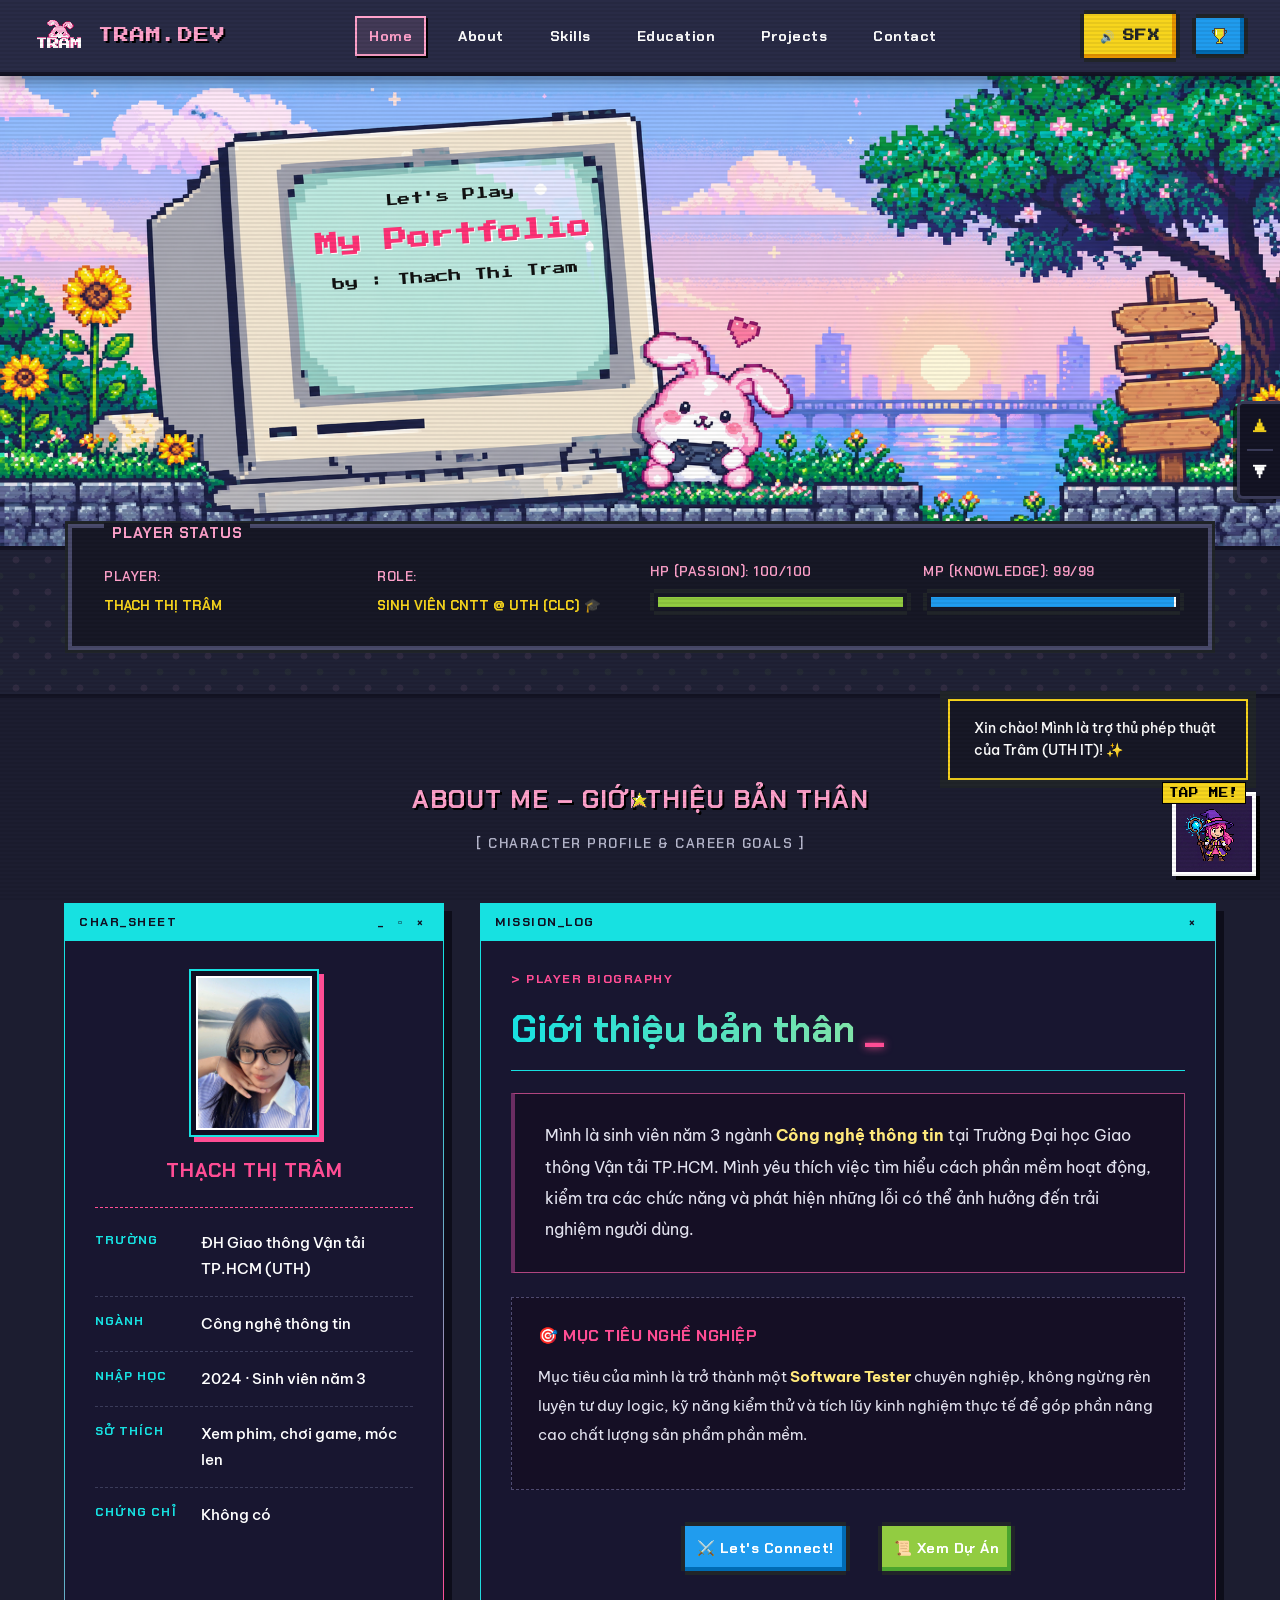
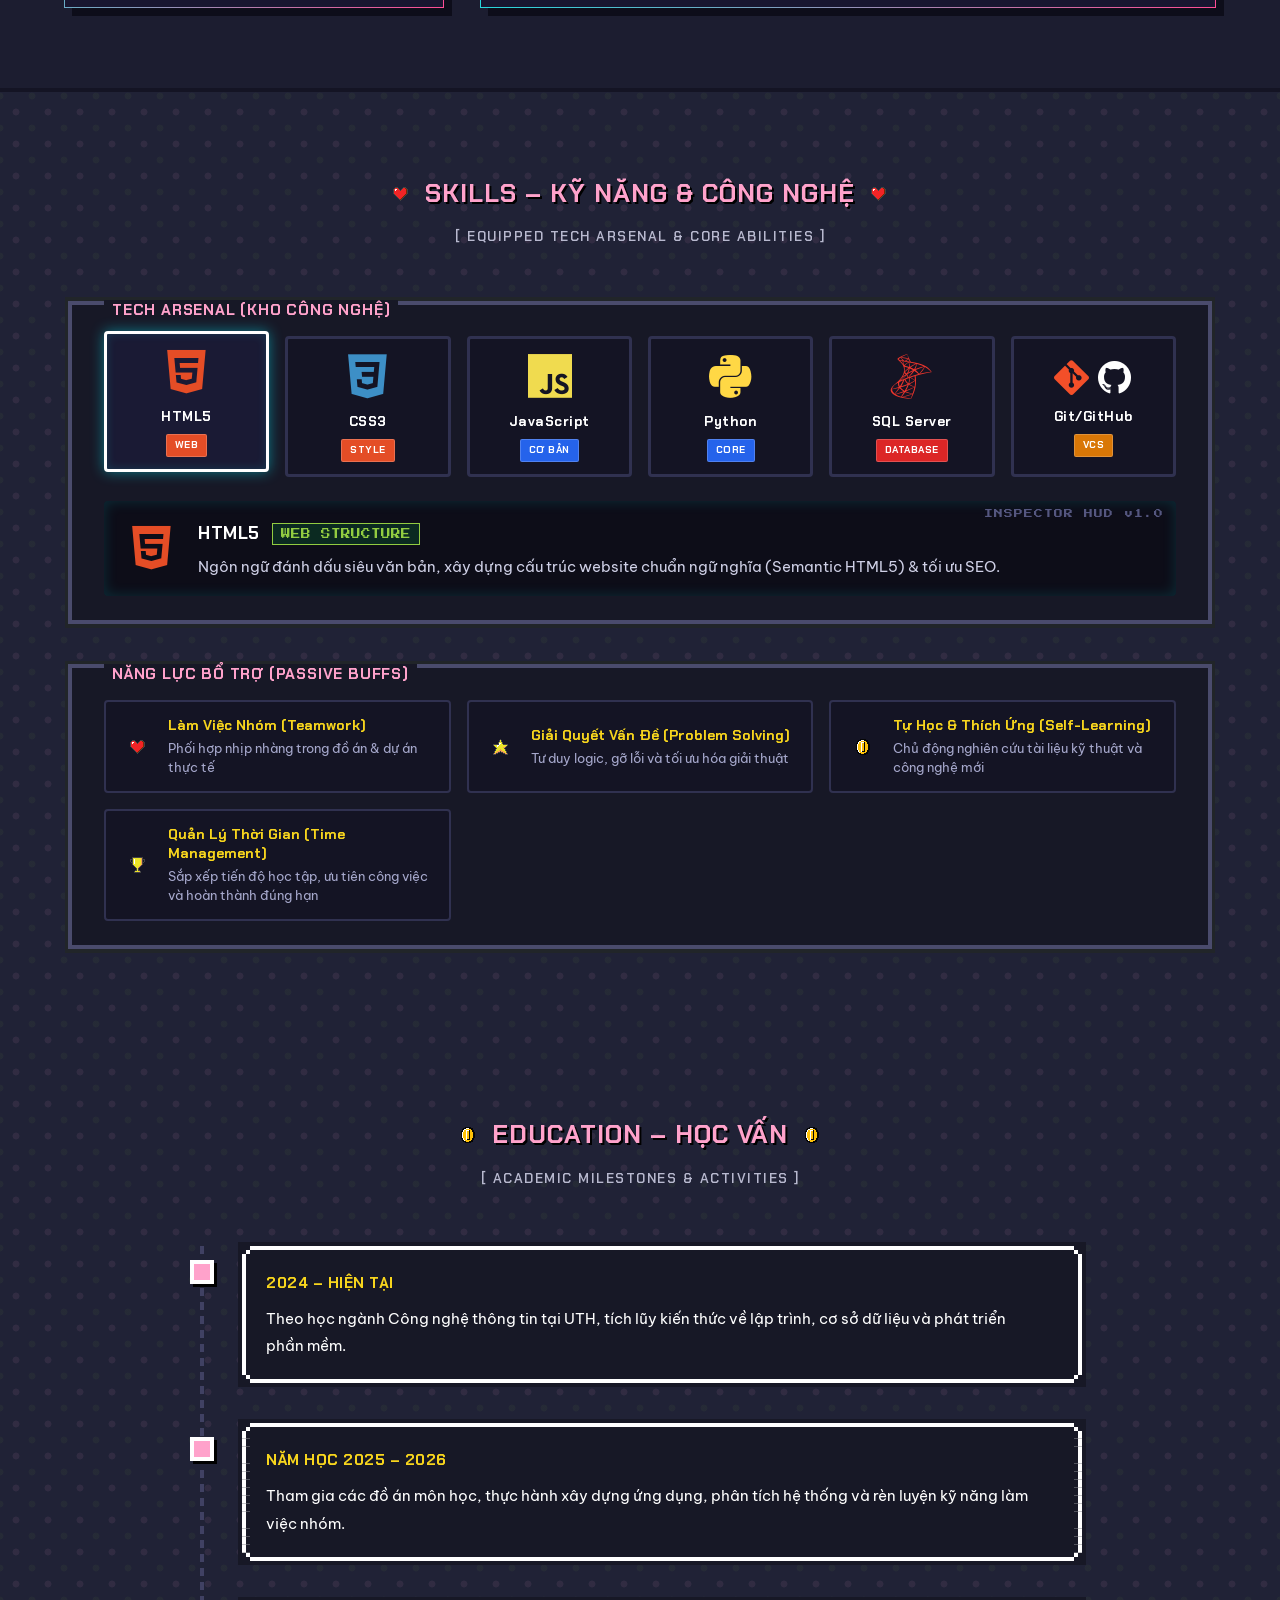
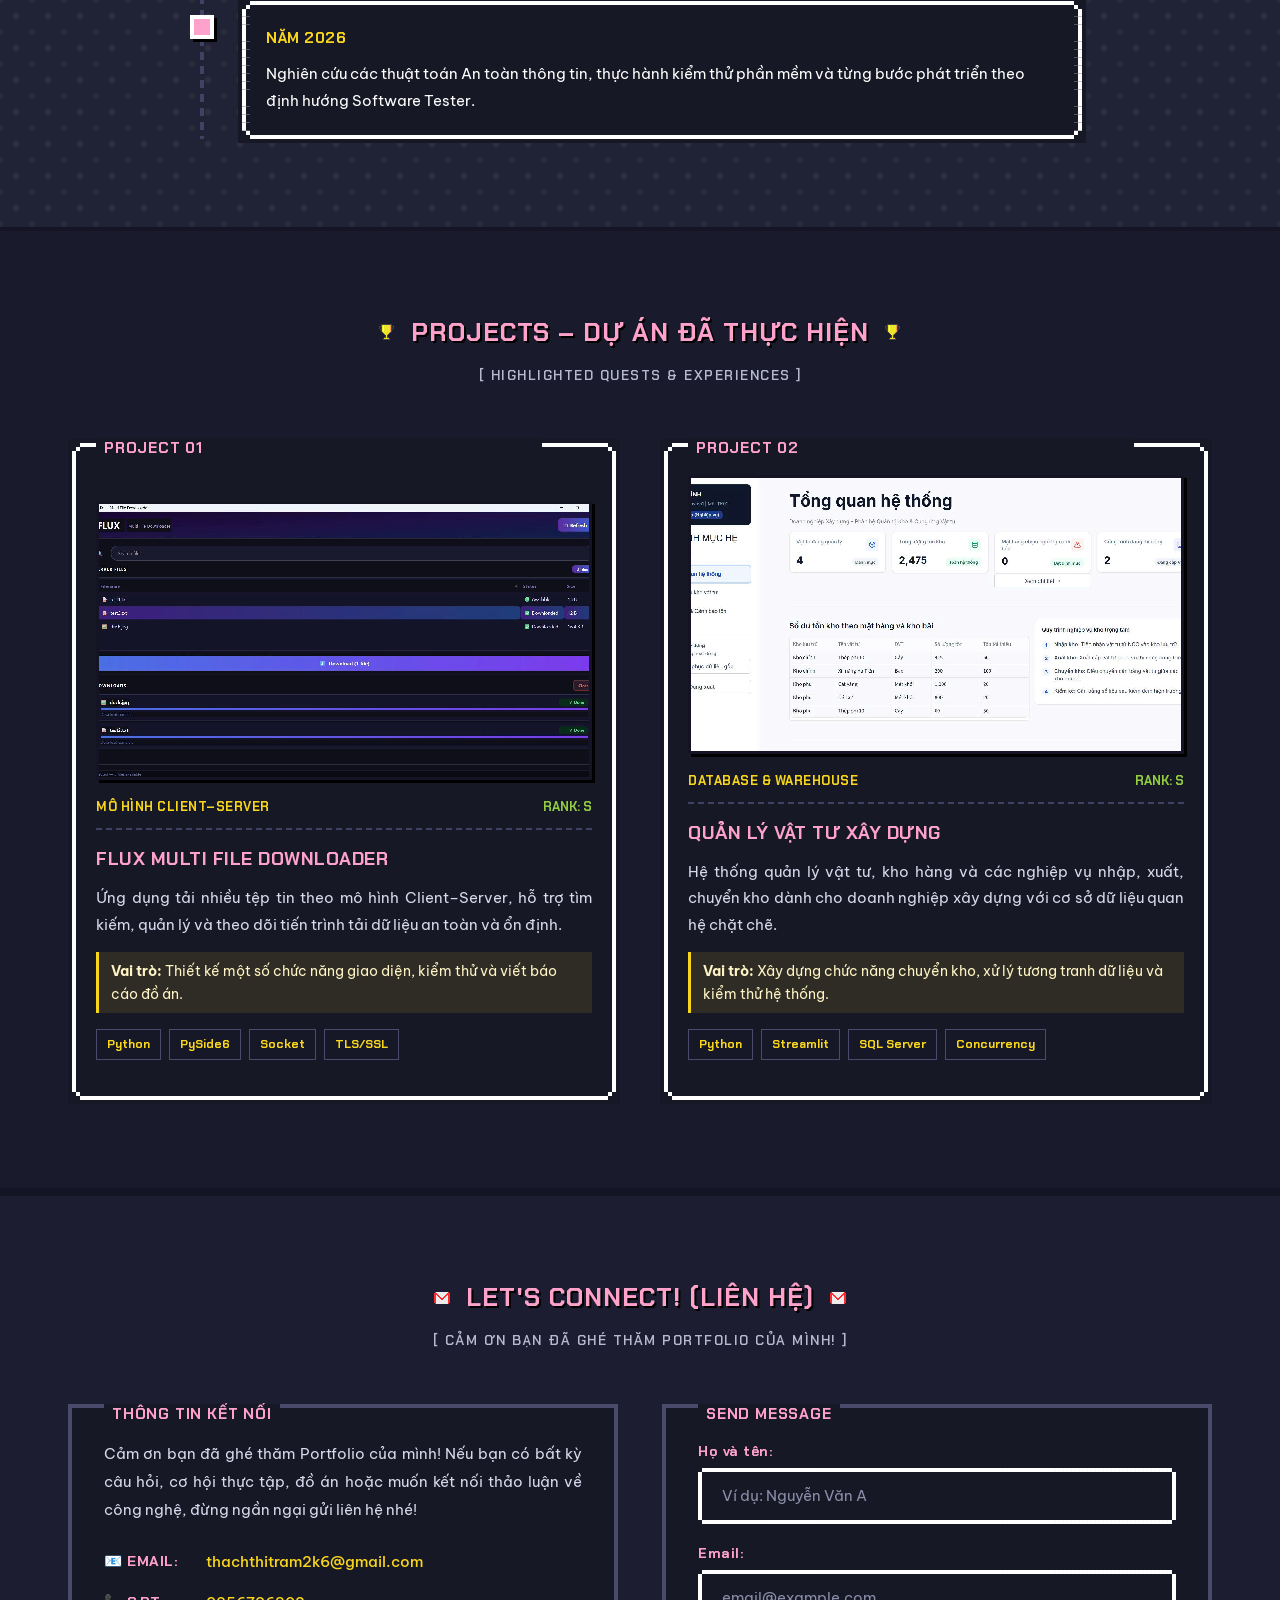
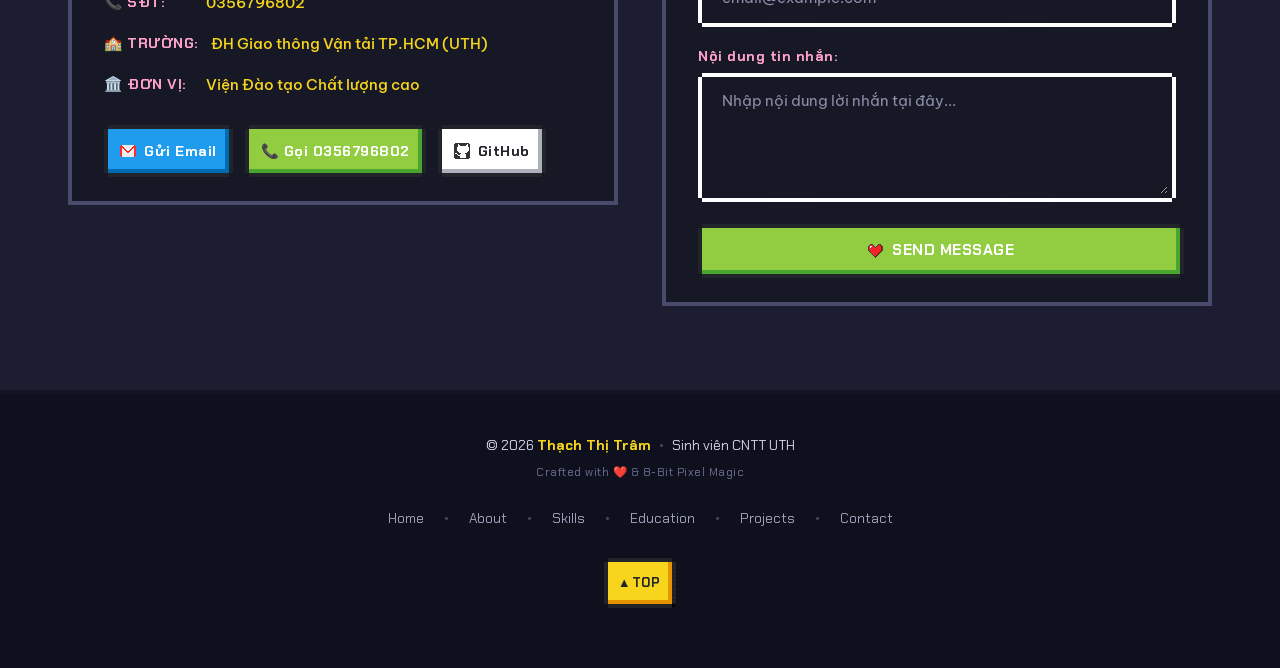
==== commit 579bf591: "update file" ====
--- a/index.html
+++ b/index.html
@@ -36,7 +36,6 @@
             <a href="#skills" class="nav-link">Skills</a>
             <a href="#education" class="nav-link">Education</a>
             <a href="#projects" class="nav-link">Projects</a>
-            <a href="#interests" class="nav-link">Interests</a>
             <a href="#contact" class="nav-link">Contact</a>
         </nav>
 
@@ -71,12 +70,6 @@
             <a href="#about" class="start-btn">▶ START</a>
         </div>
 
-        <!-- Twinkling Stars -->
-        <span class="star star1">✦</span>
-        <span class="star star2">✦</span>
-        <span class="star star3">✦</span>
-        <span class="star star4">✦</span>
-        <span class="star star5">✦</span>
     </section>
 
     <!-- ===================================================
@@ -121,60 +114,64 @@
             </div>
 
             <div class="about-grid">
-                <!-- Character Avatar & Equipment -->
-                <div class="character-card">
-                    <div class="avatar-frame">
-                        <img src="images/avatar.jpg" alt="Avatar Thạch Thị Trâm">
-                        <div class="character-tag">THẠCH THỊ TRÂM • IT STUDENT</div>
-                    </div>
-
-                    <!-- RPG Equipment Slots -->
-                    <div class="nes-container is-dark with-title equipment-box">
-                        <p class="title">ACADEMIC INFO</p>
+                <!-- Window 1: Character sheet -->
+                <div class="cyber-window">
+                    <div class="cyber-titlebar">
+                        <span>CHAR_SHEET</span>
+                        <span class="cyber-controls" aria-hidden="true">_ ▫ ×</span>
+                    </div>
+                    <div class="cyber-body">
+                        <div class="avatar-frame">
+                            <img src="images/avatar.jpg" alt="Avatar Thạch Thị Trâm">
+                        </div>
+                        <h3 class="character-name">THẠCH THỊ TRÂM</h3>
+
                         <ul class="equipment-list">
                             <li>
-                                <span class="equipment-slot">🎓 TRƯỜNG:</span>
-                                <span class="equipment-item">ĐH GTVT TP.HCM (UTH)</span>
+                                <span class="equipment-slot">TRƯỜNG</span>
+                                <span class="equipment-item">ĐH Giao thông Vận tải TP.HCM (UTH)</span>
                             </li>
                             <li>
-                                <span class="equipment-slot">🏛️ ĐƠN VỊ:</span>
-                                <span class="equipment-item">Viện Đào Tạo CLC</span>
+                                <span class="equipment-slot">NGÀNH</span>
+                                <span class="equipment-item">Công nghệ thông tin</span>
                             </li>
                             <li>
-                                <span class="equipment-slot">💻 CHUYÊN NGÀNH:</span>
-                                <span class="equipment-item">Công Nghệ Thông Tin</span>
+                                <span class="equipment-slot">NHẬP HỌC</span>
+                                <span class="equipment-item">2024 · Sinh viên năm 3</span>
                             </li>
                             <li>
-                                <span class="equipment-slot">✨ TINH THẦN:</span>
-                                <span class="equipment-item">Cầu tiến • Ham học hỏi</span>
+                                <span class="equipment-slot">SỞ THÍCH</span>
+                                <span class="equipment-item">Xem phim, chơi game, móc len</span>
+                            </li>
+                            <li>
+                                <span class="equipment-slot">CHỨNG CHỈ</span>
+                                <span class="equipment-item">Không có</span>
                             </li>
                         </ul>
                     </div>
                 </div>
 
-                <!-- Bio & Career Goals -->
-                <div class="about-dialogue-col">
-                    <div class="nes-balloon from-left is-dark rpg-speech">
-                        <p>XIN CHÀO, TÔI LÀ <strong>THẠCH THỊ TRÂM</strong>! Sinh viên ngành Công nghệ thông tin.</p>
-                    </div>
-
-                    <div class="nes-container with-title is-rounded is-dark bio-card">
-                        <p class="title">BIOGRAPHY</p>
+                <!-- Window 2: Biography & career goals -->
+                <div class="cyber-window">
+                    <div class="cyber-titlebar">
+                        <span>MISSION_LOG</span>
+                        <span class="cyber-controls" aria-hidden="true">×</span>
+                    </div>
+                    <div class="cyber-body">
+                        <p class="bio-kicker">&gt; PLAYER BIOGRAPHY</p>
+                        <h3 class="bio-heading"><span class="bio-title">Giới thiệu bản thân</span> <span class="bio-cursor">_</span></h3>
+
                         <p class="bio-text">
-                            Mình hiện đang theo học ngành <strong>Công nghệ thông tin tại Trường Đại học Giao thông Vận tải TP.HCM (UTH)</strong>, thuộc Viện Đào tạo Chất lượng cao.
-                            <br><br>
-                            Mình luôn cố gắng học hỏi, tích lũy kiến thức và hoàn thiện bản thân thông qua quá trình học tập trên giảng đường và qua các dự án thực tế.
+                            Mình là sinh viên năm 3 ngành <strong>Công nghệ thông tin</strong> tại Trường Đại học Giao thông Vận tải TP.HCM. Mình yêu thích việc tìm hiểu cách phần mềm hoạt động, kiểm tra các chức năng và phát hiện những lỗi có thể ảnh hưởng đến trải nghiệm người dùng.
                         </p>
 
-                        <!-- Career Goals Box -->
                         <div class="career-goals-box">
                             <p class="career-goals-header">🎯 MỤC TIÊU NGHỀ NGHIỆP</p>
                             <p class="career-goal-desc">
-                                Mục tiêu của mình là không ngừng trau dồi chuyên môn, nâng cao kỹ năng thực hành qua các dự án thực tế để phát triển thành một nhân sự vững vàng trong lĩnh vực Công nghệ thông tin, có khả năng vận dụng kiến thức linh hoạt và hiệu quả vào công việc.
+                                Mục tiêu của mình là trở thành một <strong>Software Tester</strong> chuyên nghiệp, không ngừng rèn luyện tư duy logic, kỹ năng kiểm thử và tích lũy kinh nghiệm thực tế để góp phần nâng cao chất lượng sản phẩm phần mềm.
                             </p>
                         </div>
 
-                        <!-- Action Buttons -->
                         <div class="about-cta-btns">
                             <a href="#contact" class="nes-btn is-primary">⚔️ Let's Connect!</a>
                             <a href="#projects" class="nes-btn is-success">📜 Xem Dự Án</a>
@@ -339,20 +336,28 @@
             </div>
 
             <div class="timeline-list">
-                <!-- UTH Education Card -->
-                <div class="nes-container with-title is-rounded is-dark timeline-card">
-                    <p class="title">TRƯỜNG ĐẠI HỌC GIAO THÔNG VẬN TẢI TP.HCM (UTH)</p>
-                    <span class="timeline-time">🎓 HIỆN TẠI • SINH VIÊN CHÍNH QUY</span>
-                    <h3 class="timeline-title">Ngành Công Nghệ Thông Tin – Viện Đào Tạo Chất Lượng Cao</h3>
-                    <p class="timeline-desc">
-                        <strong>Hoạt động tiêu biểu:</strong>
-                    </p>
-                    <ul class="nes-list is-disc timeline-activities-list">
-                        <li>Tham gia tích cực vào các đồ án nhóm, phối hợp hiệu quả cùng các thành viên.</li>
-                        <li>Thực hành trực tiếp xây dựng ứng dụng phần mềm (Client–Server, Web/Desktop app, cơ sở dữ liệu).</li>
-                        <li>Kiểm thử phần mềm, phát hiện lỗi và tối ưu hóa chức năng.</li>
-                        <li>Thực hiện thuyết trình báo cáo và bảo vệ đồ án chuyên môn trước giảng viên.</li>
-                    </ul>
+                <div class="timeline-item">
+                    <span class="timeline-marker"></span>
+                    <div class="nes-container is-rounded is-dark timeline-card">
+                        <span class="timeline-time">2024 – HIỆN TẠI</span>
+                        <p class="timeline-desc">Theo học ngành Công nghệ thông tin tại UTH, tích lũy kiến thức về lập trình, cơ sở dữ liệu và phát triển phần mềm.</p>
+                    </div>
+                </div>
+
+                <div class="timeline-item">
+                    <span class="timeline-marker"></span>
+                    <div class="nes-container is-rounded is-dark timeline-card">
+                        <span class="timeline-time">NĂM HỌC 2025 – 2026</span>
+                        <p class="timeline-desc">Tham gia các đồ án môn học, thực hành xây dựng ứng dụng, phân tích hệ thống và rèn luyện kỹ năng làm việc nhóm.</p>
+                    </div>
+                </div>
+
+                <div class="timeline-item">
+                    <span class="timeline-marker"></span>
+                    <div class="nes-container is-rounded is-dark timeline-card">
+                        <span class="timeline-time">NĂM 2026</span>
+                        <p class="timeline-desc">Nghiên cứu các thuật toán An toàn thông tin, thực hành kiểm thử phần mềm và từng bước phát triển theo định hướng Software Tester.</p>
+                    </div>
                 </div>
             </div>
         </div>
@@ -401,11 +406,6 @@
                             <span class="quest-tag">TLS/SSL</span>
                         </div>
                     </div>
-                    <div class="quest-actions">
-                        <a href="https://github.com/trawm06" target="_blank" rel="noopener noreferrer" class="nes-btn is-primary quest-btn">
-                            <i class="nes-icon github is-small"></i> GitHub Repo
-                        </a>
-                    </div>
                 </div>
 
                 <!-- Project 02: Quản Lý Vật Tư Xây Dựng -->
@@ -438,67 +438,6 @@
                             <span class="quest-tag">Concurrency</span>
                         </div>
                     </div>
-                    <div class="quest-actions">
-                        <a href="https://github.com/trawm06" target="_blank" rel="noopener noreferrer" class="nes-btn is-primary quest-btn">
-                            <i class="nes-icon github is-small"></i> GitHub Repo
-                        </a>
-                    </div>
-                </div>
-            </div>
-        </div>
-    </section>
-
-    <!-- ===================================================
-         SECTION 5: INTERESTS – SỞ THÍCH
-         =================================================== -->
-    <section id="interests" class="section interests-section">
-        <div class="container">
-            <div class="section-header">
-                <h2 class="section-title">
-                    <i class="nes-icon star is-small"></i> INTERESTS – SỞ THÍCH <i class="nes-icon star is-small"></i>
-                </h2>
-                <p class="section-subtitle">[ PASSIONS & LEISURE ACTIVITIES ]</p>
-            </div>
-
-            <div class="interests-grid">
-                <!-- Interest 1: Chơi Game -->
-                <div class="nes-container with-title is-dark interest-card">
-                    <p class="title">GAMING</p>
-                    <span class="interest-icon">🎮</span>
-                    <h3 class="interest-name">Chơi Game</h3>
-                    <p class="interest-desc">
-                        Niềm đam mê với thế giới game giải trí, rèn luyện tư duy phản xạ chiến thuật và tìm cảm hứng từ các phong cách thiết kế retro 8-bit sống động.
-                    </p>
-                </div>
-
-                <!-- Interest 2: Xem Phim -->
-                <div class="nes-container with-title is-dark interest-card">
-                    <p class="title">CINEMA</p>
-                    <span class="interest-icon">🎬</span>
-                    <h3 class="interest-name">Xem Phim</h3>
-                    <p class="interest-desc">
-                        Thư giãn sau những giờ code căng thẳng, khám phá những câu chuyện đa chiều và thưởng thức góc quay nghệ thuật, thẩm mỹ thị giác.
-                    </p>
-                </div>
-
-                <!-- Interest 3: Editing -->
-                <div class="nes-container with-title is-dark interest-card">
-                    <p class="title">CREATIVE</p>
-                    <span class="interest-icon">🎨</span>
-                    <h3 class="interest-name">Chỉnh Sửa Ảnh & Video</h3>
-                    <p class="interest-desc">
-                        Yêu thích thiết kế, chỉnh sửa hình ảnh và biên tập video (Editing), tạo nên những nội dung bắt mắt và giàu cảm xúc.
-                    </p>
-                </div>
-
-                <!-- Interest 4: Chứng chỉ / Hành trình -->
-                <div class="nes-container with-title is-dark interest-card">
-                    <p class="title">ACHIEVEMENT</p>
-                    <span class="interest-icon">📜</span>
-                    <h3 class="interest-name">Chứng Chỉ / Giải Thưởng</h3>
-                    <p class="interest-desc">
-                        Hiện tại chưa có chứng chỉ chính thức. Đang trên lộ trình học tập, rèn luyện và sẵn sàng chinh phục các kỳ thi chứng chỉ chuyên môn sắp tới!
-                    </p>
                 </div>
             </div>
         </div>
@@ -683,8 +622,6 @@
                 <span class="footer-dot">•</span>
                 <a href="#projects" class="footer-link">Projects</a>
                 <span class="footer-dot">•</span>
-                <a href="#interests" class="footer-link">Interests</a>
-                <span class="footer-dot">•</span>
                 <a href="#contact" class="footer-link">Contact</a>
             </div>
 
--- a/css/style.css
+++ b/css/style.css
@@ -351,12 +351,6 @@
     animation: twinkle 2s infinite alternate;
 }
 
-.star1 { top: 12%; left: 8%; }
-.star2 { top: 8%; left: 32%; animation-delay: 0.5s; }
-.star3 { top: 25%; left: 60%; animation-delay: 1s; }
-.star4 { top: 15%; left: 75%; animation-delay: 1.5s; }
-.star5 { top: 45%; left: 68%; animation-delay: 0.8s; }
-
 @keyframes twinkle {
     from {
         opacity: 0.2;
@@ -424,69 +418,98 @@
 
 .about-grid {
     display: grid;
-    grid-template-columns: 320px 1fr;
+    grid-template-columns: 380px 1fr;
     gap: 36px;
-    align-items: start;
-}
-
-.character-card {
-    display: flex;
-    flex-direction: column;
-    gap: 20px;
-}
-
+}
+
+/* Cyber window frame (CHAR_SHEET / MISSION_LOG) */
+.cyber-window {
+    --cyber-cyan: #17e1e1;
+    --cyber-pink: #ff4d94;
+    background: #181630;
+    border: 1px solid;
+    border-image: linear-gradient(135deg, var(--cyber-cyan) 45%, var(--cyber-pink)) 1;
+    box-shadow: 8px 8px 0px #0d0d1a;
+}
+
+.cyber-titlebar {
+    display: flex;
+    justify-content: space-between;
+    align-items: center;
+    padding: 8px 14px;
+    background: var(--cyber-cyan);
+    color: #101022;
+    font-family: var(--font-arcade);
+    font-weight: 700;
+    font-size: 0.78rem;
+    letter-spacing: 1.5px;
+}
+
+.cyber-controls {
+    font-size: 0.7rem;
+    letter-spacing: 6px;
+}
+
+.cyber-body {
+    padding: 28px 30px 32px;
+}
+
+/* Character sheet */
 .avatar-frame {
-    background: var(--bg-darker);
-    border: 4px solid #ffffff;
-    box-shadow: 6px 6px 0px #000;
-    padding: 12px;
-    text-align: center;
+    width: 130px;
+    margin: 0 auto 16px;
+    padding: 5px;
+    background: #0f0e22;
+    border: 2px solid var(--cyber-cyan);
+    box-shadow: 5px 5px 0px var(--cyber-pink);
 }
 
 .avatar-frame img {
     width: 100%;
-    aspect-ratio: 1 / 1;
+    aspect-ratio: 3 / 4;
     object-fit: cover;
-    image-rendering: pixelated;
-    border: 2px solid #333;
     display: block;
-}
-
-.character-tag {
-    font-family: var(--font-arcade);
-    font-weight: 700;
-    margin-top: 10px;
-    font-size: 0.85rem;
-    color: var(--accent-pink);
-    letter-spacing: 0.5px;
+    border: 2px solid #ffffff;
+}
+
+.character-name {
+    padding-bottom: 20px;
+    margin-bottom: 8px;
+    border-bottom: 1px dashed var(--cyber-pink);
+    font-family: var(--font-arcade);
+    font-weight: 700;
+    font-size: 1.25rem;
+    color: var(--cyber-pink);
+    letter-spacing: 1px;
+    text-align: center;
     white-space: nowrap;
-}
-
-.equipment-box {
-    background: var(--bg-darker) !important;
 }
 
 .equipment-list {
     list-style: none;
-    display: flex;
-    flex-direction: column;
-    gap: 12px;
-    font-size: 0.88rem;
+    font-size: 0.95rem;
 }
 
 .equipment-list li {
     display: flex;
-    justify-content: space-between;
-    align-items: center;
+    gap: 16px;
+    align-items: flex-start;
+    padding: 14px 0;
     border-bottom: 1px dashed #3a3b59;
-    padding-bottom: 8px;
+}
+
+.equipment-list li:last-child {
+    border-bottom: 0;
 }
 
 .equipment-slot {
-    font-family: var(--font-arcade);
-    font-weight: 700;
-    color: var(--accent-yellow);
-    letter-spacing: 0.5px;
+    flex: 0 0 90px;
+    font-family: var(--font-arcade);
+    font-weight: 700;
+    font-size: 0.78rem;
+    color: var(--cyber-cyan);
+    letter-spacing: 1px;
+    line-height: 1.7;
     white-space: nowrap;
 }
 
@@ -494,94 +517,93 @@
     font-family: var(--font-body);
     font-weight: 500;
     color: #ffffff;
-    text-align: right;
-}
-
-.about-dialogue-col {
-    display: flex;
-    flex-direction: column;
-    gap: 24px;
-}
-
-/* Speech Balloon in Dark Mode */
-.rpg-speech {
-    font-family: var(--font-arcade);
-    font-weight: 600;
-    font-size: 1rem;
-    line-height: 1.7;
-    background: var(--bg-darker) !important;
-    color: #ffffff !important;
-    border-color: #ffffff !important;
-    text-wrap: pretty;
-}
-
-.rpg-speech strong {
-    color: var(--accent-yellow);
-    font-weight: 700;
-}
-
-.bio-card {
-    background: var(--bg-card) !important;
+}
+
+/* Biography window */
+.bio-kicker {
+    font-family: var(--font-arcade);
+    font-weight: 700;
+    font-size: 0.78rem;
+    color: var(--cyber-pink);
+    letter-spacing: 1.5px;
+}
+
+.bio-heading {
+    margin: 10px 0 22px;
+    padding-bottom: 18px;
+    border-bottom: 1px solid var(--cyber-cyan);
+    font-family: var(--font-arcade);
+    font-weight: 700;
+    font-size: 2.4rem;
+    line-height: 1.2;
+}
+
+.bio-title {
+    background: linear-gradient(90deg, #17e1e1, #7fe3a8);
+    -webkit-background-clip: text;
+    background-clip: text;
+    -webkit-text-fill-color: transparent;
+    color: transparent;
+}
+
+.bio-cursor {
+    color: var(--cyber-pink);
+    text-shadow: 0 0 8px var(--cyber-pink);
+    animation: cursorBlink 1s steps(1) infinite;
 }
 
 .bio-text {
+    margin-bottom: 24px;
+    padding: 26px 30px;
+    background: #150f25;
+    border: 1px solid #b0457f;
+    border-left: 4px solid #6b2d62;
     font-family: var(--font-body);
     font-size: 0.98rem;
-    line-height: 1.85;
-    margin-bottom: 24px;
+    line-height: 2;
     color: #e4e4f0;
-    text-align: justify;
-    text-justify: inter-word;
     text-wrap: pretty;
 }
 
+.bio-text strong,
+.career-goal-desc strong {
+    color: #ffe97a;
+    font-weight: 700;
+}
+
 .career-goals-box {
-    margin-top: 20px;
-    padding: 18px;
-    background: #141424;
-    border: 2px dashed #404163;
+    padding: 24px 26px;
+    background: #150f25;
+    border: 1px dashed #4f4a70;
 }
 
 .career-goals-header {
-    color: var(--accent-pink);
-    font-family: var(--font-arcade);
-    font-size: 0.88rem;
-    margin-bottom: 12px;
-    font-weight: 700;
+    margin-bottom: 14px;
+    font-family: var(--font-arcade);
+    font-weight: 700;
+    font-size: 1rem;
+    color: var(--cyber-pink);
     letter-spacing: 0.5px;
-    white-space: nowrap;
-}
-
-.career-goal-item {
-    margin-bottom: 16px;
-}
-
-.career-goal-item:last-child {
-    margin-bottom: 0;
-}
-
-.career-goal-title {
-    margin-bottom: 6px;
-    display: flex;
-    align-items: center;
-    gap: 8px;
 }
 
 .career-goal-desc {
     font-family: var(--font-body);
-    color: #d8d9ec;
-    font-size: 0.92rem;
-    line-height: 1.75;
-    text-align: justify;
-    text-justify: inter-word;
+    font-size: 0.95rem;
+    line-height: 1.9;
+    color: #e4e4f0;
     text-wrap: pretty;
 }
 
 .about-cta-btns {
     display: flex;
-    gap: 16px;
+    justify-content: center;
+    gap: 28px;
     flex-wrap: wrap;
-    margin-top: 24px;
+    margin-top: 32px;
+}
+
+@keyframes cursorBlink {
+    50% { opacity: 0; }
 }
 
 /* ===================================================
@@ -839,38 +861,60 @@
    SECTION 3: EDUCATION – HỌC VẤN
    =================================================== */
 .timeline-list {
+    position: relative;
     display: flex;
     flex-direction: column;
     gap: 24px;
     max-width: 900px;
     margin: 0 auto;
+    padding-left: 44px;
+}
+
+.timeline-list::before {
+    content: "";
+    position: absolute;
+    top: 8px;
+    bottom: 8px;
+    left: 10px;
+    width: 4px;
+    background: repeating-linear-gradient(to bottom, #404163 0 8px, transparent 8px 14px);
+}
+
+.timeline-item {
+    position: relative;
+}
+
+.timeline-marker {
+    position: absolute;
+    top: 22px;
+    left: -44px;
+    width: 24px;
+    height: 24px;
+    background: var(--accent-pink);
+    border: 4px solid #ffffff;
+    box-shadow: 3px 3px 0px #000;
 }
 
 .timeline-card {
     background: var(--bg-card) !important;
-    position: relative;
     padding: 24px !important;
+    transition: transform 0.2s ease, box-shadow 0.2s ease;
+}
+
+.timeline-card:hover {
+    transform: translateY(-6px);
+    box-shadow: 6px 6px 0px #000 !important;
 }
 
 .timeline-time {
-    font-family: var(--font-arcade);
-    font-weight: 700;
-    font-size: 0.85rem;
+    display: inline-block;
+    margin-bottom: 8px;
+    font-family: var(--font-arcade);
+    font-weight: 700;
+    font-size: 0.95rem;
     color: var(--accent-yellow);
-    margin-bottom: 8px;
-    display: inline-block;
     letter-spacing: 0.5px;
     white-space: nowrap;
-}
-
-.timeline-title {
-    font-family: var(--font-arcade);
-    font-weight: 700;
-    font-size: 1.15rem;
-    color: var(--accent-pink);
-    margin-bottom: 12px;
-    line-height: 1.45;
-    text-wrap: pretty;
 }
 
 .timeline-desc {
@@ -878,21 +922,6 @@
     font-size: 0.95rem;
     line-height: 1.8;
     color: #ffffff;
-    margin-top: 12px;
-    text-wrap: pretty;
-}
-
-.timeline-activities-list {
-    font-family: var(--font-body);
-    font-size: 0.92rem;
-    line-height: 1.8;
-    color: #cfd0e6;
-    margin-top: 8px;
-    margin-left: 20px;
-}
-
-.timeline-activities-list li {
-    margin-bottom: 6px;
     text-wrap: pretty;
 }
 
@@ -1022,65 +1051,6 @@
     padding: 4px 10px;
     border: 1px solid #4a4b6c;
     white-space: nowrap;
-}
-
-.quest-actions {
-    display: flex;
-    gap: 12px;
-}
-
-.quest-btn {
-    flex: 1;
-    text-align: center;
-    font-size: 0.88rem !important;
-    white-space: nowrap !important;
-}
-
-/* ===================================================
-   SECTION 5: INTERESTS – SỞ THÍCH
-   =================================================== */
-.interests-section {
-    background: #191a2b;
-    border-top: 4px solid #141424;
-}
-
-.interests-grid {
-    display: grid;
-    grid-template-columns: repeat(auto-fit, minmax(260px, 1fr));
-    gap: 24px;
-}
-
-.interest-card {
-    background: var(--bg-card) !important;
-    text-align: center;
-    padding: 24px 16px !important;
-    transition: transform 0.2s ease;
-}
-
-.interest-card:hover {
-    transform: translateY(-5px);
-}
-
-.interest-icon {
-    font-size: 2.2rem;
-    margin-bottom: 12px;
-    display: inline-block;
-}
-
-.interest-name {
-    font-family: var(--font-arcade);
-    font-weight: 700;
-    font-size: 1.05rem;
-    color: var(--accent-pink);
-    margin-bottom: 8px;
-    letter-spacing: 0.5px;
-}
-
-.interest-desc {
-    font-family: var(--font-body);
-    font-size: 0.9rem;
-    color: #d8d9ec;
-    line-height: 1.75;
 }
 
 /* ===================================================
@@ -1623,8 +1593,8 @@
         gap: 28px;
     }
 
-    .character-card {
-        max-width: 480px;
+    .about-grid {
+        max-width: 560px;
         margin: 0 auto;
     }
 
@@ -1693,53 +1663,46 @@
         font-size: 0.8rem;
     }
 
-    /* Banner TV (mobile): crop the image around the whole TV.
-       Everything is proportional to the banner width (cqw units),
-       so the TV screen and the text always scale together. */
+    /* Banner TV (mobile): show the WHOLE banner and scale it down with the
+       screen width; text uses cqw so it shrinks together with the image. */
     .banner {
         container-type: inline-size;
-        aspect-ratio: 1.25 / 1;
+        aspect-ratio: 2.7 / 1;
         min-height: 0;
-        background: url("../images/background1.png") no-repeat;
-        background-size: 240% auto;
-        background-position: 18.4% 50%;
-    }
-
-    /* Text box sits exactly inside the TV glass area */
+        background: url("../images/background1.png") center / 100% 100% no-repeat;
+    }
+
     .tv-text {
-        top: 19%;
-        left: 32.5%;
-        width: 52%;
-        height: 47%;
-        display: flex;
-        flex-direction: column;
-        align-items: center;
-        justify-content: center;
-        transform: rotate(-2deg);
-        line-height: 1.5;
+        top: 23%;
+        left: 22.5%;
+        width: 26%;
+        height: auto;
+        display: block;
+        transform: rotate(-4deg);
+        line-height: 1.8;
     }
 
     .tv-text > * {
-        font-size: 2.1cqw;
-        margin-bottom: 1cqw;
+        font-size: 1.05cqw;
+        margin-bottom: 0.6cqw;
         white-space: nowrap !important;
     }
 
     .line2 {
-        font-size: 3.6cqw !important;
+        font-size: 1.9cqw !important;
         white-space: nowrap !important;
     }
 
     .start-btn {
-        font-size: 1.9cqw;
-        padding: 1.2cqw 2.6cqw;
-        margin-top: 1cqw;
+        font-size: 0.85cqw;
+        padding: 0.5cqw 1.2cqw;
+        margin-top: 0.8cqw;
         margin-bottom: 0;
         white-space: nowrap !important;
     }
 
     .star {
-        font-size: 3.5cqw;
+        font-size: 1.8cqw;
     }
 
     /* Skills / Tech Arsenal */
@@ -1831,11 +1794,16 @@
     }
 
     .logo-brand {
-        font-size: 0.82rem;
+        display: none;
     }
 
     .nav-actions {
-        gap: 8px;
+        gap: 6px;
+    }
+
+    .sfx-btn {
+        font-size: 0.6rem !important;
+        padding: 4px 6px !important;
     }
 
     .sfx-btn {
@@ -1875,19 +1843,30 @@
     }
 
     /* About */
-    .character-card {
-        max-width: 100%;
+    .cyber-body {
+        padding: 22px 18px 26px;
+    }
+
+    .bio-heading {
+        font-size: 1.7rem;
+    }
+
+    .bio-text,
+    .career-goals-box {
+        padding: 18px;
     }
 
     .equipment-list li {
-        flex-wrap: wrap;
-        gap: 4px;
-        font-size: 0.82rem;
+        gap: 12px;
+        font-size: 0.86rem;
+    }
+
+    .equipment-slot {
+        flex-basis: 78px;
     }
 
     .about-cta-btns {
         flex-direction: column;
-        width: 100%;
         gap: 12px;
     }
 
@@ -1932,29 +1911,27 @@
     }
 
     /* Education */
+    .timeline-list {
+        padding-left: 34px;
+    }
+
+    .timeline-list::before {
+        left: 7px;
+    }
+
+    .timeline-marker {
+        left: -34px;
+        width: 18px;
+        height: 18px;
+        top: 18px;
+    }
+
     .timeline-card {
         padding: 16px !important;
     }
 
-    .timeline-title {
-        font-size: 1rem;
-    }
-
-    .timeline-activities-list {
-        margin-left: 12px;
-        font-size: 0.86rem;
-    }
-
-    /* Projects */
-    .quest-actions .quest-btn {
-        width: 100%;
-        text-align: center;
-    }
-
-    /* Interests */
-    .interests-grid {
-        grid-template-columns: 1fr;
-        gap: 16px;
+    .timeline-time {
+        font-size: 0.85rem;
     }
 
     /* Contact */
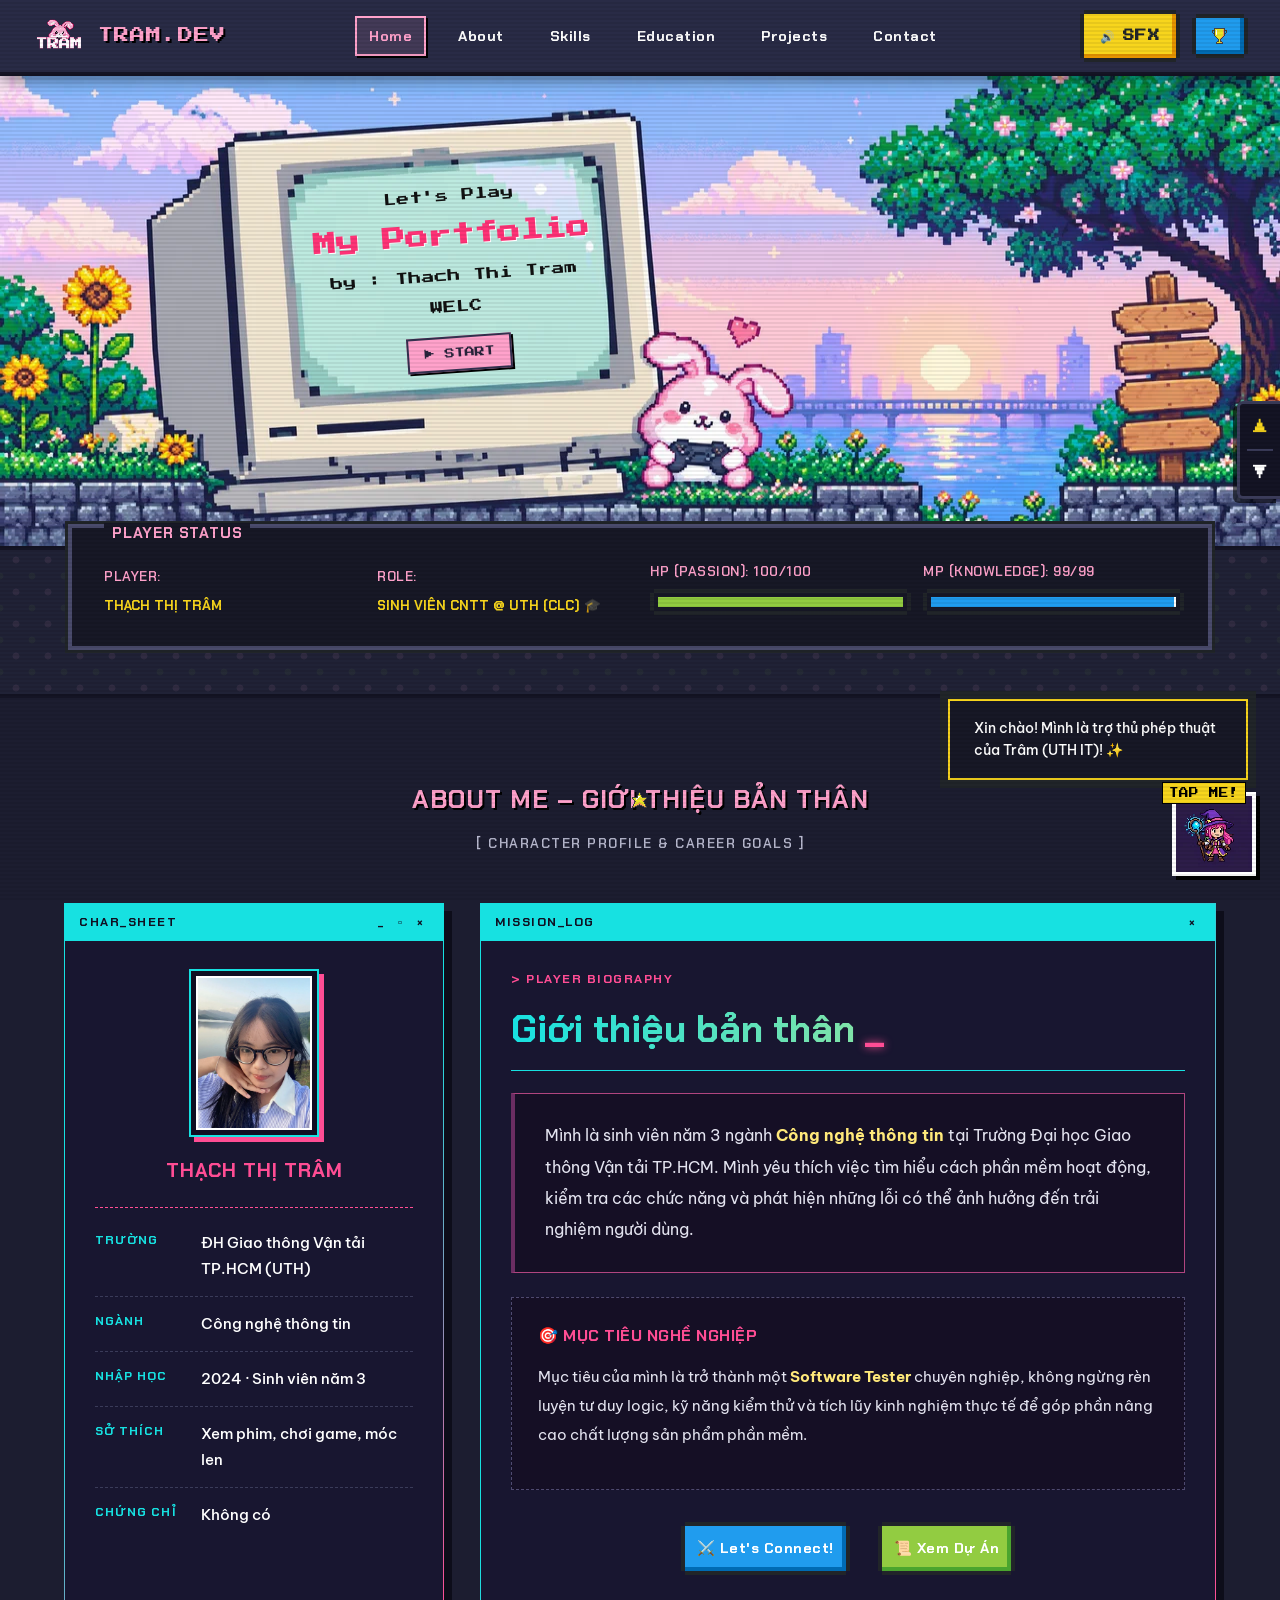
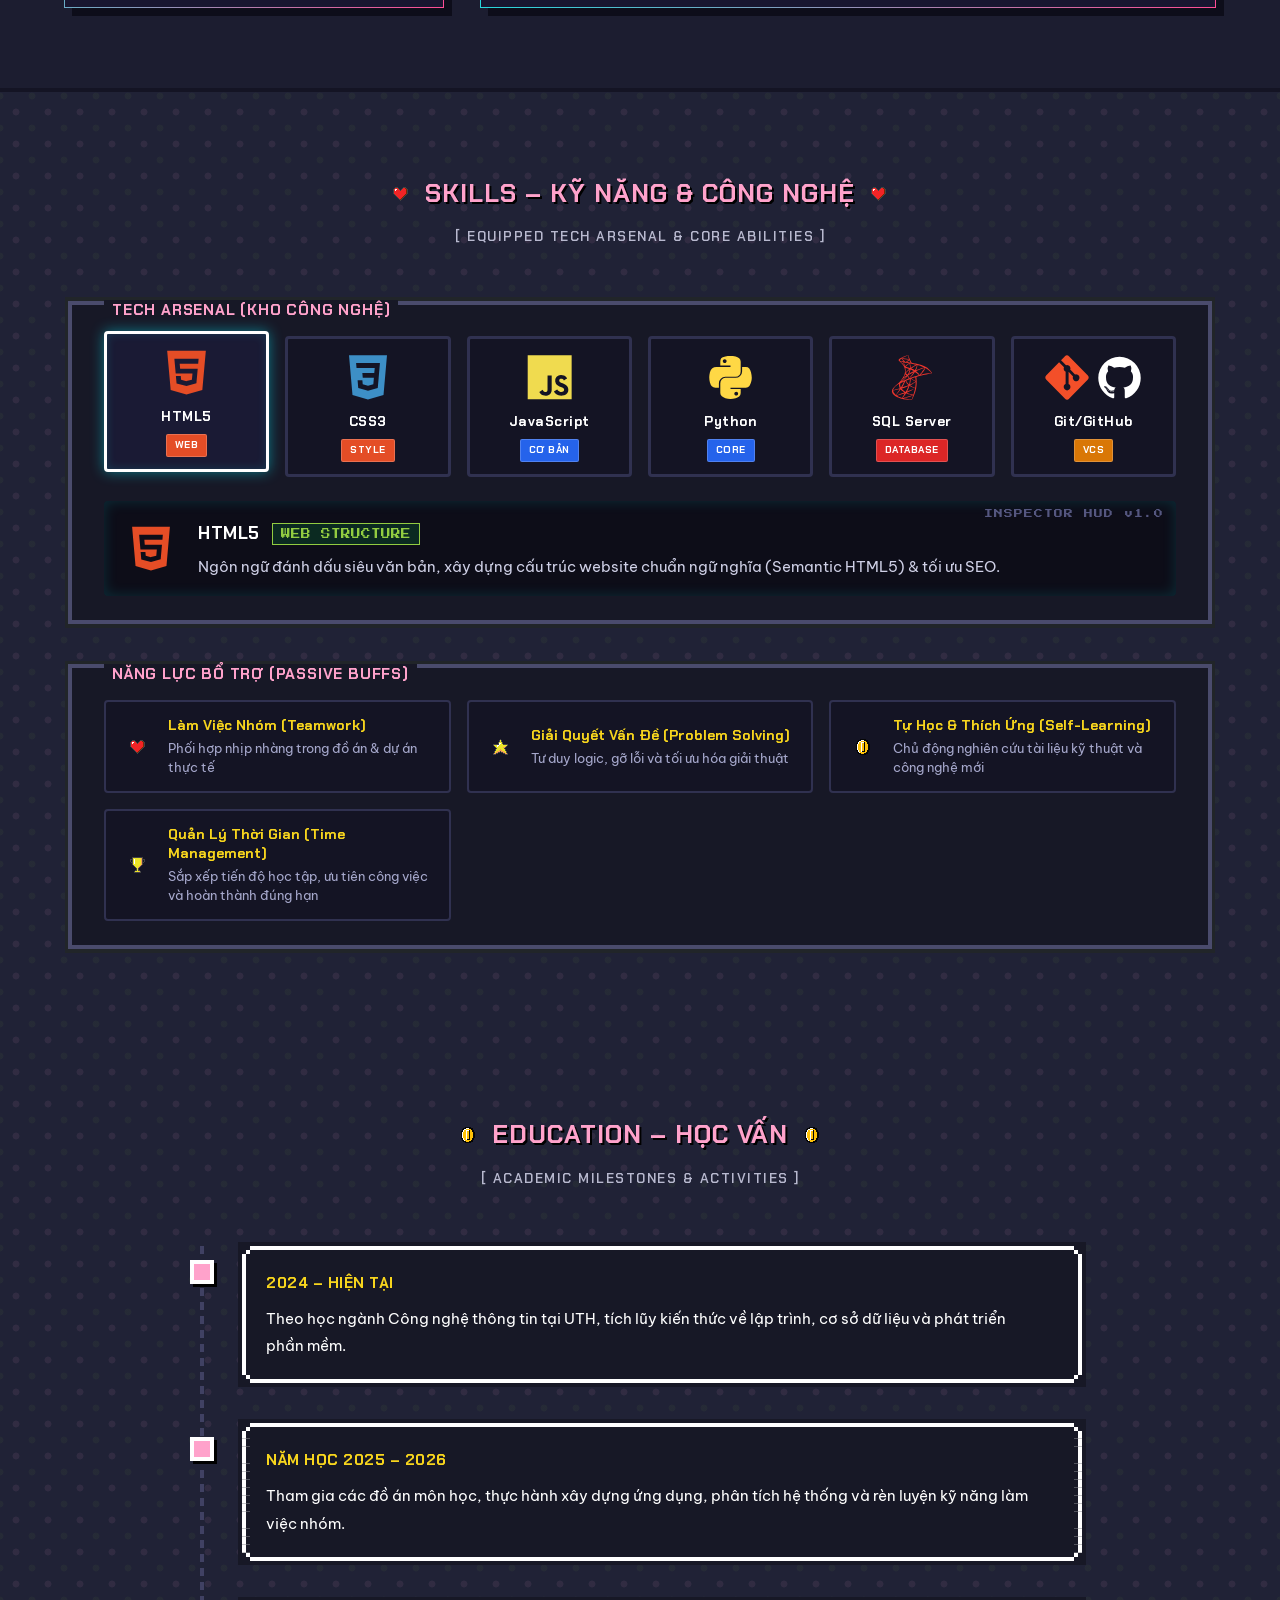
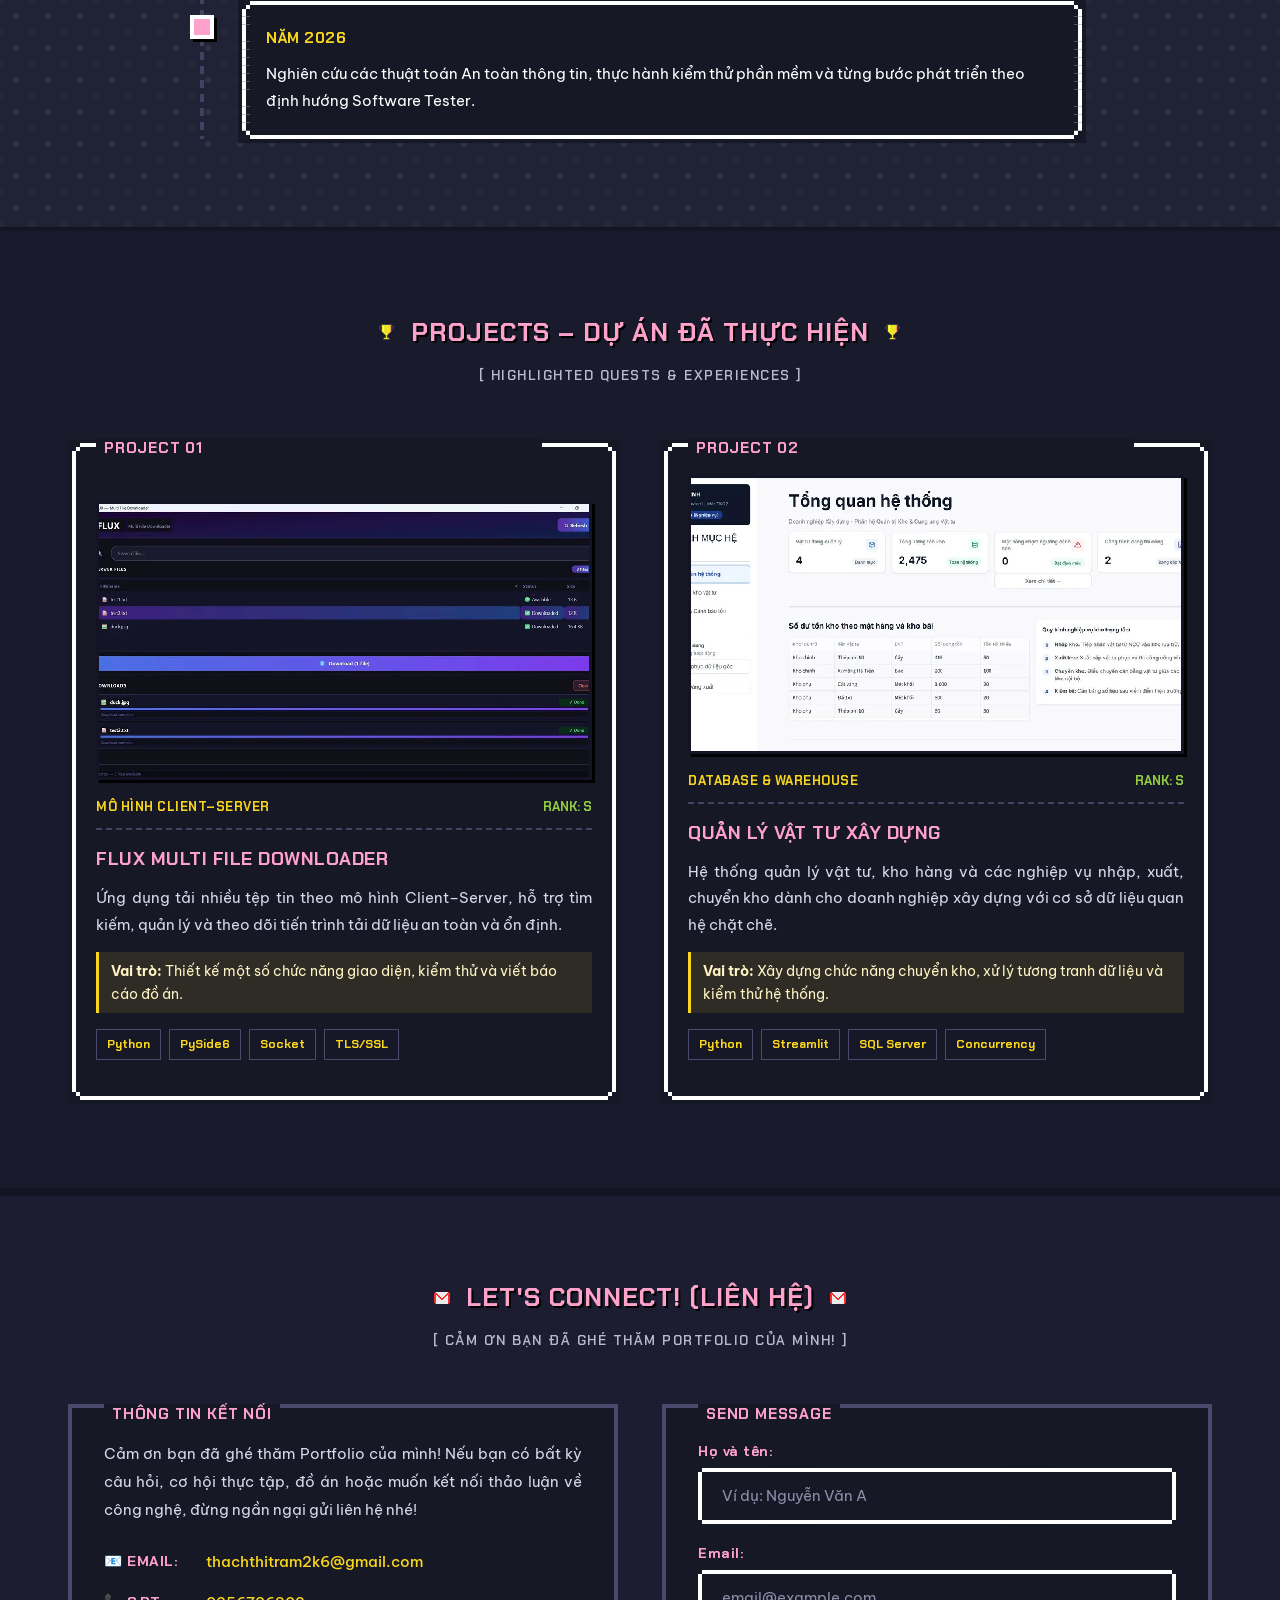
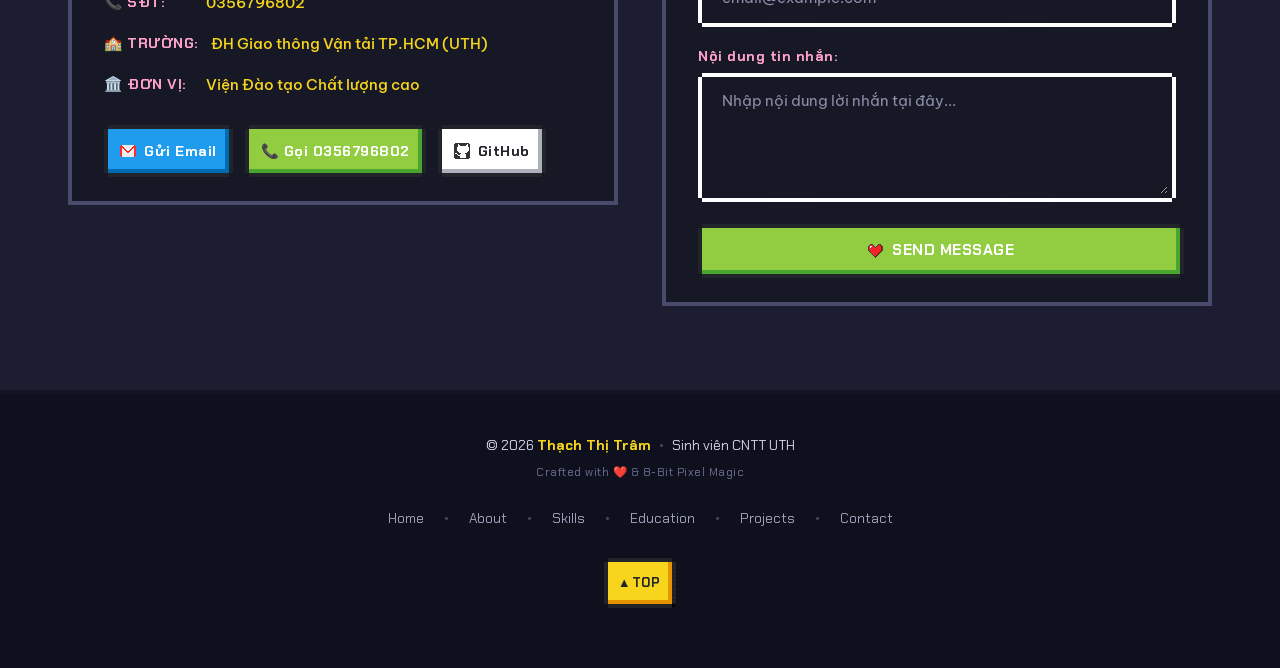
==== commit 21c78473: "optimize portfolio assets and preserve TV typing animation" ====
--- a/index.html
+++ b/index.html
@@ -10,12 +10,13 @@
     <!-- Google Fonts with 100% Vietnamese Diacritics Support -->
     <link rel="preconnect" href="https://fonts.googleapis.com">
     <link rel="preconnect" href="https://fonts.gstatic.com" crossorigin>
-    <link href="https://fonts.googleapis.com/css2?family=Be+Vietnam+Pro:ital,wght@0,400;0,500;0,600;0,700;1,400&family=Chakra+Petch:ital,wght@0,400;0,600;0,700;1,400&family=Press+Start+2P&display=swap" rel="stylesheet">
+    <link href="https://fonts.googleapis.com/css2?family=Be+Vietnam+Pro:ital,wght@0,400;0,500;0,600;0,700;1,400&family=Chakra+Petch:ital,wght@0,400;0,600;0,700;1,400&family=Press+Start+2P&display=swap" rel="stylesheet" media="print" onload="this.media='all'">
     
+    <link rel="preload" as="image" href="images/background1.webp" imagesrcset="images/background1-768.webp 768w, images/background1-1280.webp 1280w, images/background1.webp 2027w" imagesizes="100vw" fetchpriority="high">
+
     <!-- CSS Stylesheets -->
     <link rel="stylesheet" href="css/nes.min.css">
-    <link rel="stylesheet" href="css/devicon.min.css">
-    <link rel="stylesheet" href="css/style.css">
+    <link rel="stylesheet" href="css/style.css?v=8c5ed46094">
 </head>
 
 <body>
@@ -25,7 +26,7 @@
          =================================================== -->
     <header class="navbar" id="navbar">
         <a href="#home" class="logo-wrapper">
-            <img src="images/logo.png" alt="Logo Tram Dev">
+            <img src="images/logo.webp" width="160" height="106" decoding="async" alt="Logo Tram Dev">
             <span class="logo-brand">TRAM.DEV</span>
         </a>
 
@@ -62,6 +63,7 @@
          HERO BANNER (PIXEL TV WITH RETRO TYPING ANIMATION)
          =================================================== -->
     <section id="home" class="banner">
+        <img class="banner-image" src="images/background1.webp" srcset="images/background1-768.webp 768w, images/background1-1280.webp 1280w, images/background1.webp 2027w" sizes="100vw" width="2027" height="776" alt="" fetchpriority="high" decoding="async">
         <div class="tv-text">
             <p class="line1">Let's Play</p>
             <h1 class="line2">My Portfolio</h1>
@@ -122,7 +124,7 @@
                     </div>
                     <div class="cyber-body">
                         <div class="avatar-frame">
-                            <img src="images/avatar.jpg" alt="Avatar Thạch Thị Trâm">
+                            <img src="images/avatar.webp" width="640" height="853" decoding="async" loading="lazy" alt="Avatar Thạch Thị Trâm">
                         </div>
                         <h3 class="character-name">THẠCH THỊ TRÂM</h3>
 
@@ -201,55 +203,55 @@
                     
                     <div class="tech-grid">
                         <!-- HTML5 -->
-                        <div class="tech-slot is-active" data-tech="HTML5" data-tag="WEB STRUCTURE" data-icon="devicon-html5-plain colored" data-desc="Ngôn ngữ đánh dấu siêu văn bản, xây dựng cấu trúc website chuẩn ngữ nghĩa (Semantic HTML5) & tối ưu SEO.">
+                        <div class="tech-slot is-active" data-tech="HTML5" data-tag="WEB STRUCTURE" data-desc="Ngôn ngữ đánh dấu siêu văn bản, xây dựng cấu trúc website chuẩn ngữ nghĩa (Semantic HTML5) & tối ưu SEO.">
                             <div class="tech-icon-box">
-                                <i class="devicon-html5-plain colored"></i>
+                                <img class="tech-svg" src="images/icons/html5-plain.svg" alt="" width="64" height="64" loading="lazy" decoding="async">
                             </div>
                             <span class="tech-name">HTML5</span>
                             <span class="tech-badge is-web">WEB</span>
                         </div>
 
                         <!-- CSS3 -->
-                        <div class="tech-slot" data-tech="CSS3" data-tag="STYLING & DESIGN" data-icon="devicon-css3-plain colored" data-desc="Tạo kiểu giao diện, layout Flexbox / Grid, hiệu ứng động keyframe & thiết kế Responsive thích ứng đa màn hình.">
+                        <div class="tech-slot" data-tech="CSS3" data-tag="STYLING & DESIGN" data-desc="Tạo kiểu giao diện, layout Flexbox / Grid, hiệu ứng động keyframe & thiết kế Responsive thích ứng đa màn hình.">
                             <div class="tech-icon-box">
-                                <i class="devicon-css3-plain colored"></i>
+                                <img class="tech-svg" src="images/icons/css3-plain.svg" alt="" width="64" height="64" loading="lazy" decoding="async">
                             </div>
                             <span class="tech-name">CSS3</span>
                             <span class="tech-badge is-web">STYLE</span>
                         </div>
 
                         <!-- JavaScript (Cơ bản) -->
-                        <div class="tech-slot" data-tech="JavaScript (Cơ bản)" data-tag="CORE SCRIPTING" data-icon="devicon-javascript-plain colored" data-desc="Lập trình logic xử lý sự kiện người dùng, tương tác DOM, hiệu ứng âm thanh Web Audio API & lập trình bất đồng bộ.">
+                        <div class="tech-slot" data-tech="JavaScript (Cơ bản)" data-tag="CORE SCRIPTING" data-desc="Lập trình logic xử lý sự kiện người dùng, tương tác DOM, hiệu ứng âm thanh Web Audio API & lập trình bất đồng bộ.">
                             <div class="tech-icon-box">
-                                <i class="devicon-javascript-plain colored"></i>
+                                <img class="tech-svg" src="images/icons/javascript-plain.svg" alt="" width="64" height="64" loading="lazy" decoding="async">
                             </div>
                             <span class="tech-name">JavaScript</span>
                             <span class="tech-badge is-code">CƠ BẢN</span>
                         </div>
 
                         <!-- Python -->
-                        <div class="tech-slot" data-tech="Python" data-tag="MAIN LANGUAGE" data-icon="devicon-python-plain colored" data-desc="Ngôn ngữ lập trình chính xây dựng phần mềm tải tệp đa luồng FLUX, giao diện Tkinter & mạng Socket Client-Server.">
+                        <div class="tech-slot" data-tech="Python" data-tag="MAIN LANGUAGE" data-desc="Ngôn ngữ lập trình chính xây dựng phần mềm tải tệp đa luồng FLUX, giao diện Tkinter & mạng Socket Client-Server.">
                             <div class="tech-icon-box">
-                                <i class="devicon-python-plain colored"></i>
+                                <img class="tech-svg" src="images/icons/python-plain.svg" alt="" width="64" height="64" loading="lazy" decoding="async">
                             </div>
                             <span class="tech-name">Python</span>
                             <span class="tech-badge is-code">CORE</span>
                         </div>
 
                         <!-- Microsoft SQL Server -->
-                        <div class="tech-slot" data-tech="SQL Server" data-tag="RELATIONAL DATABASE" data-icon="devicon-microsoftsqlserver-plain colored" data-desc="Hệ quản trị cơ sở dữ liệu quan hệ, thiết kế lược đồ ERD, viết truy vấn SQL phức tạp, Stored Procedure & Trigger.">
+                        <div class="tech-slot" data-tech="SQL Server" data-tag="RELATIONAL DATABASE" data-desc="Hệ quản trị cơ sở dữ liệu quan hệ, thiết kế lược đồ ERD, viết truy vấn SQL phức tạp, Stored Procedure & Trigger.">
                             <div class="tech-icon-box">
-                                <i class="devicon-microsoftsqlserver-plain colored"></i>
+                                <img class="tech-svg" src="images/icons/microsoftsqlserver-plain.svg" alt="" width="64" height="64" loading="lazy" decoding="async">
                             </div>
                             <span class="tech-name">SQL Server</span>
                             <span class="tech-badge is-db">DATABASE</span>
                         </div>
 
                         <!-- Git / GitHub -->
-                        <div class="tech-slot" data-tech="Git / GitHub" data-tag="VERSION CONTROL" data-icon="devicon-git-plain colored" data-desc="Hệ thống quản lý phiên bản Git, lưu trữ kho mã nguồn cá nhân, theo dõi lịch sử commit và làm việc nhóm qua GitHub.">
+                        <div class="tech-slot" data-tech="Git / GitHub" data-tag="VERSION CONTROL" data-desc="Hệ thống quản lý phiên bản Git, lưu trữ kho mã nguồn cá nhân, theo dõi lịch sử commit và làm việc nhóm qua GitHub.">
                             <div class="tech-icon-box git-github-box">
-                                <i class="devicon-git-plain colored"></i>
-                                <i class="devicon-github-original"></i>
+                                <img class="tech-svg" src="images/icons/git-plain.svg" alt="" width="64" height="64" loading="lazy" decoding="async">
+                                <img class="tech-svg" src="images/icons/github-original.svg" alt="" width="64" height="64" loading="lazy" decoding="async">
                             </div>
                             <span class="tech-name">Git/GitHub</span>
                             <span class="tech-badge is-tool">VCS</span>
@@ -259,7 +261,7 @@
                     <!-- RPG Item Inspector HUD -->
                     <div class="tech-inspector-hud" id="tech-inspector">
                         <div class="inspector-icon" id="inspector-icon">
-                            <i class="devicon-html5-plain colored"></i>
+                            <img class="tech-svg" src="images/icons/html5-plain.svg" alt="" width="64" height="64" loading="lazy" decoding="async">
                         </div>
                         <div class="inspector-content">
                             <div class="inspector-header">
@@ -382,7 +384,7 @@
                     <div>
                         <!-- Project Screenshot -->
                         <div class="quest-img-wrapper">
-                            <img src="images/project_flux.jpg" alt="Ảnh giao diện FLUX Multi File Downloader">
+                            <img src="images/project_flux.webp" width="1000" height="531" decoding="async" loading="lazy" alt="Ảnh giao diện FLUX Multi File Downloader">
                         </div>
 
                         <div class="quest-header">
@@ -414,7 +416,7 @@
                     <div>
                         <!-- Project Screenshot -->
                         <div class="quest-img-wrapper">
-                            <img src="images/project_inventory.jpg" alt="Ảnh giao diện Quản Lý Vật Tư Xây Dựng">
+                            <img src="images/project_inventory.webp" width="1000" height="468" decoding="async" loading="lazy" alt="Ảnh giao diện Quản Lý Vật Tư Xây Dựng">
                         </div>
 
                         <div class="quest-header">
@@ -535,7 +537,7 @@
         </div>
         <button type="button" class="mascot-sprite-btn" id="mascot-sprite-btn" aria-label="Interact with mascot">
             <span class="mascot-click-indicator">TAP ME!</span>
-            <img src="images/mascot.jpg" alt="Mascot Mage Girl">
+            <img src="images/mascot.webp" width="168" height="168" decoding="async" alt="Mascot Mage Girl">
         </button>
     </div>
 
@@ -632,7 +634,7 @@
     </footer>
 
     <!-- Scripts -->
-    <script src="js/main.js"></script>
+    <script src="js/main.js?v=e2168687c9" defer></script>
 
 </body>
 
--- a/css/style.css
+++ b/css/style.css
@@ -1,4 +1,3 @@
-@import url('nes.min.css');
 
 /* ===================================================
    8-BIT RETRO PORTFOLIO - DESIGN SYSTEM & TOKENS
@@ -285,9 +284,24 @@
 .banner {
     width: 100%;
     aspect-ratio: 2.7 / 1;
-    background: url("../images/background1.png") center / 100% 100% no-repeat;
+    background: var(--bg-darker);
     position: relative;
     border-bottom: 4px solid #141424;
+}
+
+.banner-image {
+    position: absolute;
+    inset: 0;
+    width: 100%;
+    height: 100%;
+    object-fit: fill;
+}
+
+.tech-svg {
+    width: 1em;
+    height: 1em;
+    display: inline-block;
+    object-fit: contain;
 }
 
 /* TV screen text in pure 8-bit pixel font */
@@ -316,9 +330,14 @@
     white-space: nowrap !important;
 }
 
+.tv-text > p,
+.tv-text > h1 {
+    min-height: 1.8em;
+}
+
 .start-btn {
     display: inline-block;
-    visibility: hidden;
+    visibility: visible;
     margin-top: 0.8vw;
     padding: 0.5vw 1.2vw;
     background: #ffa2cb;
@@ -466,6 +485,7 @@
 
 .avatar-frame img {
     width: 100%;
+    height: auto;
     aspect-ratio: 3 / 4;
     object-fit: cover;
     display: block;
@@ -724,11 +744,6 @@
     color: #ffffff;
 }
 
-/* Ensure bright visibility of GitHub icon on dark card */
-.devicon-github-original,
-.devicon-github-plain {
-    color: #ffffff !important;
-}
 
 /* RPG Item Inspector HUD */
 .tech-inspector-hud {
@@ -1669,7 +1684,7 @@
         container-type: inline-size;
         aspect-ratio: 2.7 / 1;
         min-height: 0;
-        background: url("../images/background1.png") center / 100% 100% no-repeat;
+        background: var(--bg-darker);
     }
 
     .tv-text {
@@ -2058,3 +2073,12 @@
     }
 
 }
+
+/* Respect reduced motion and avoid persistent animation on constrained devices. */
+@media (prefers-reduced-motion: reduce) {
+    html { scroll-behavior: auto; }
+    *, *::before, *::after {
+        animation: none !important;
+        transition: none !important;
+    }
+}
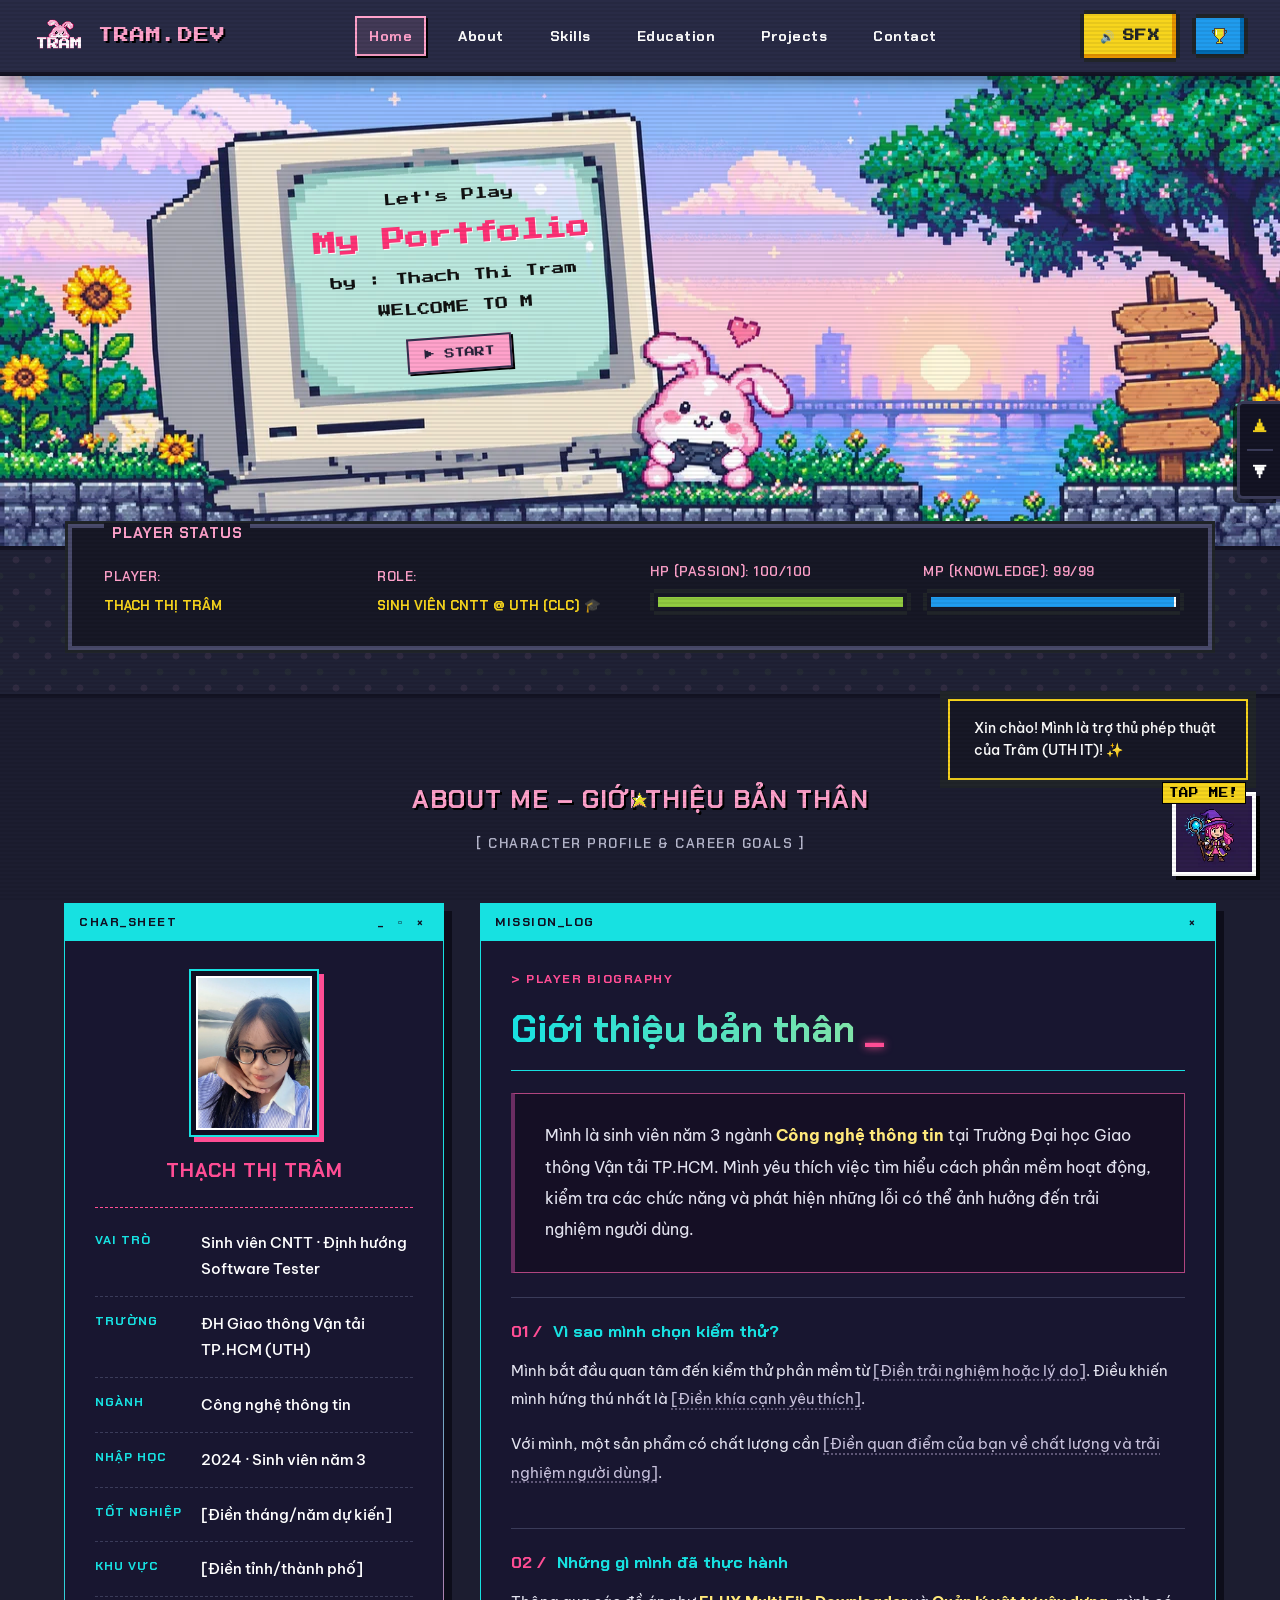
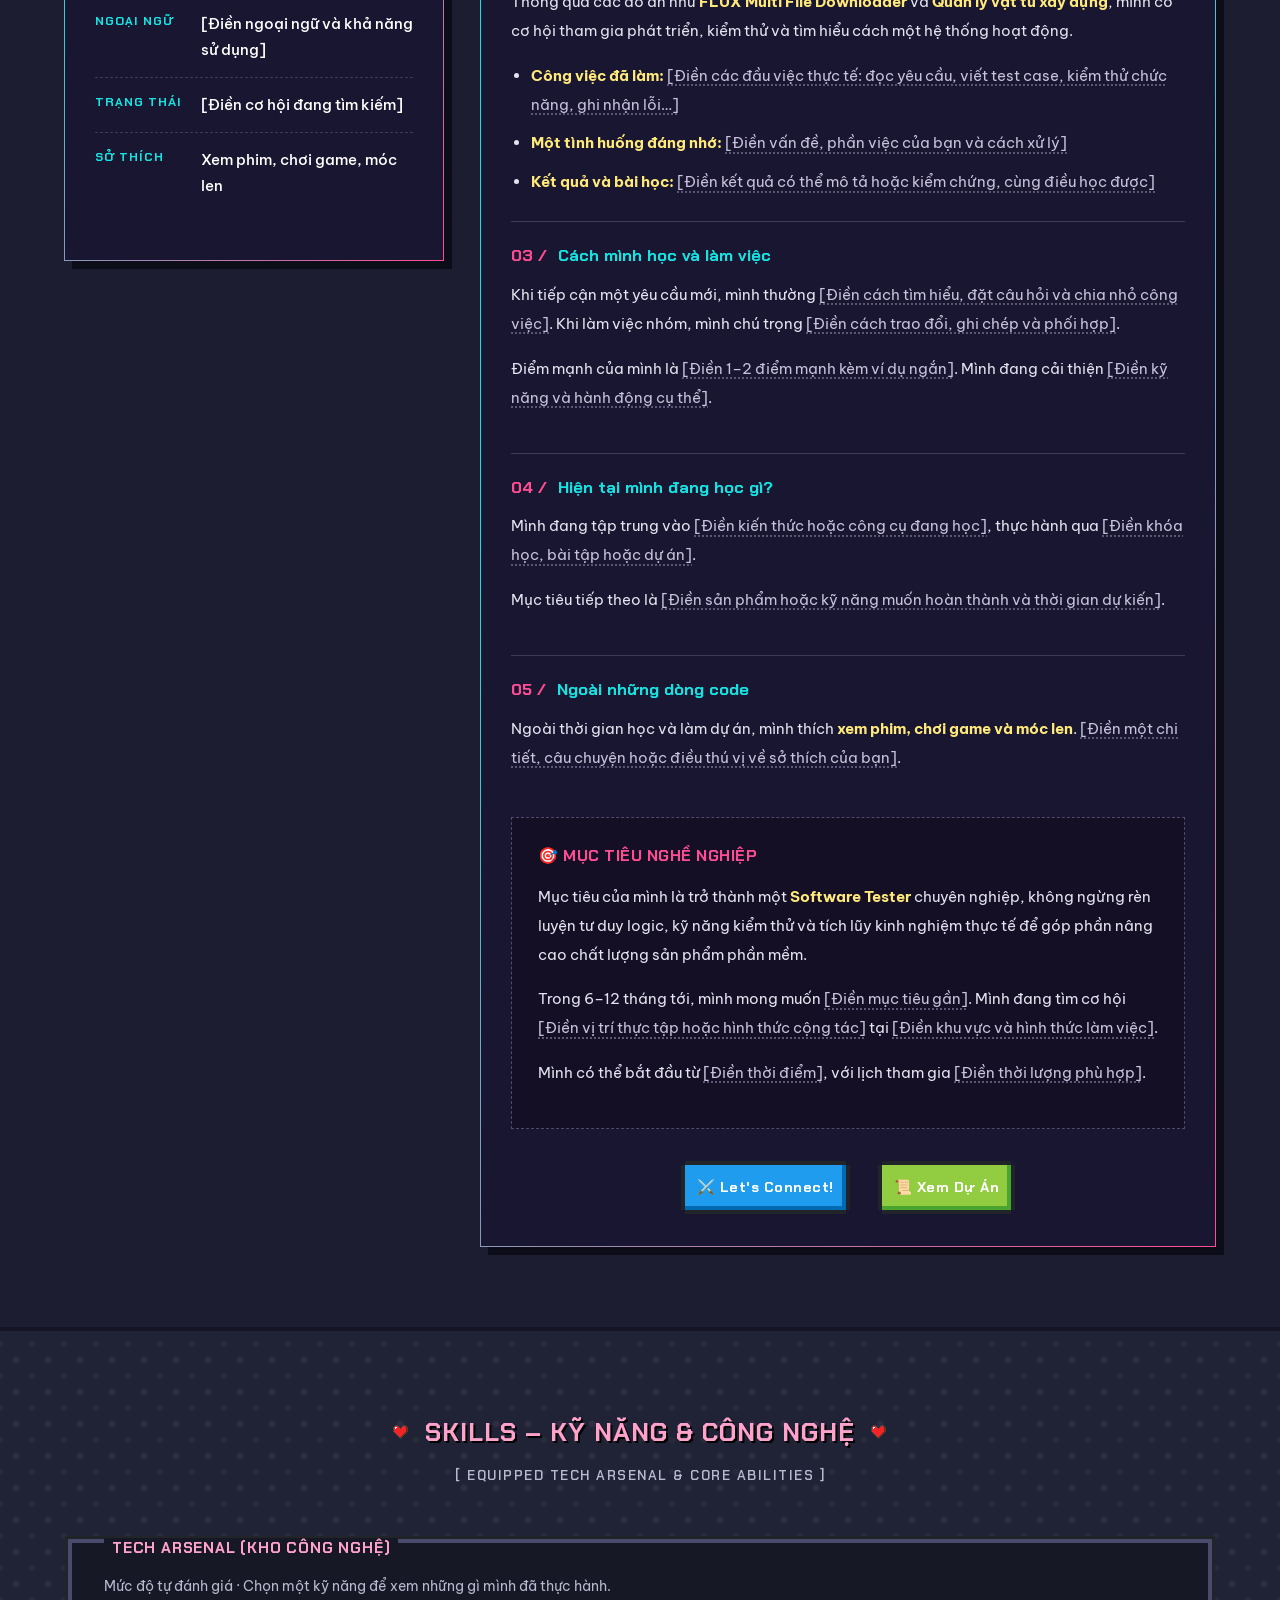
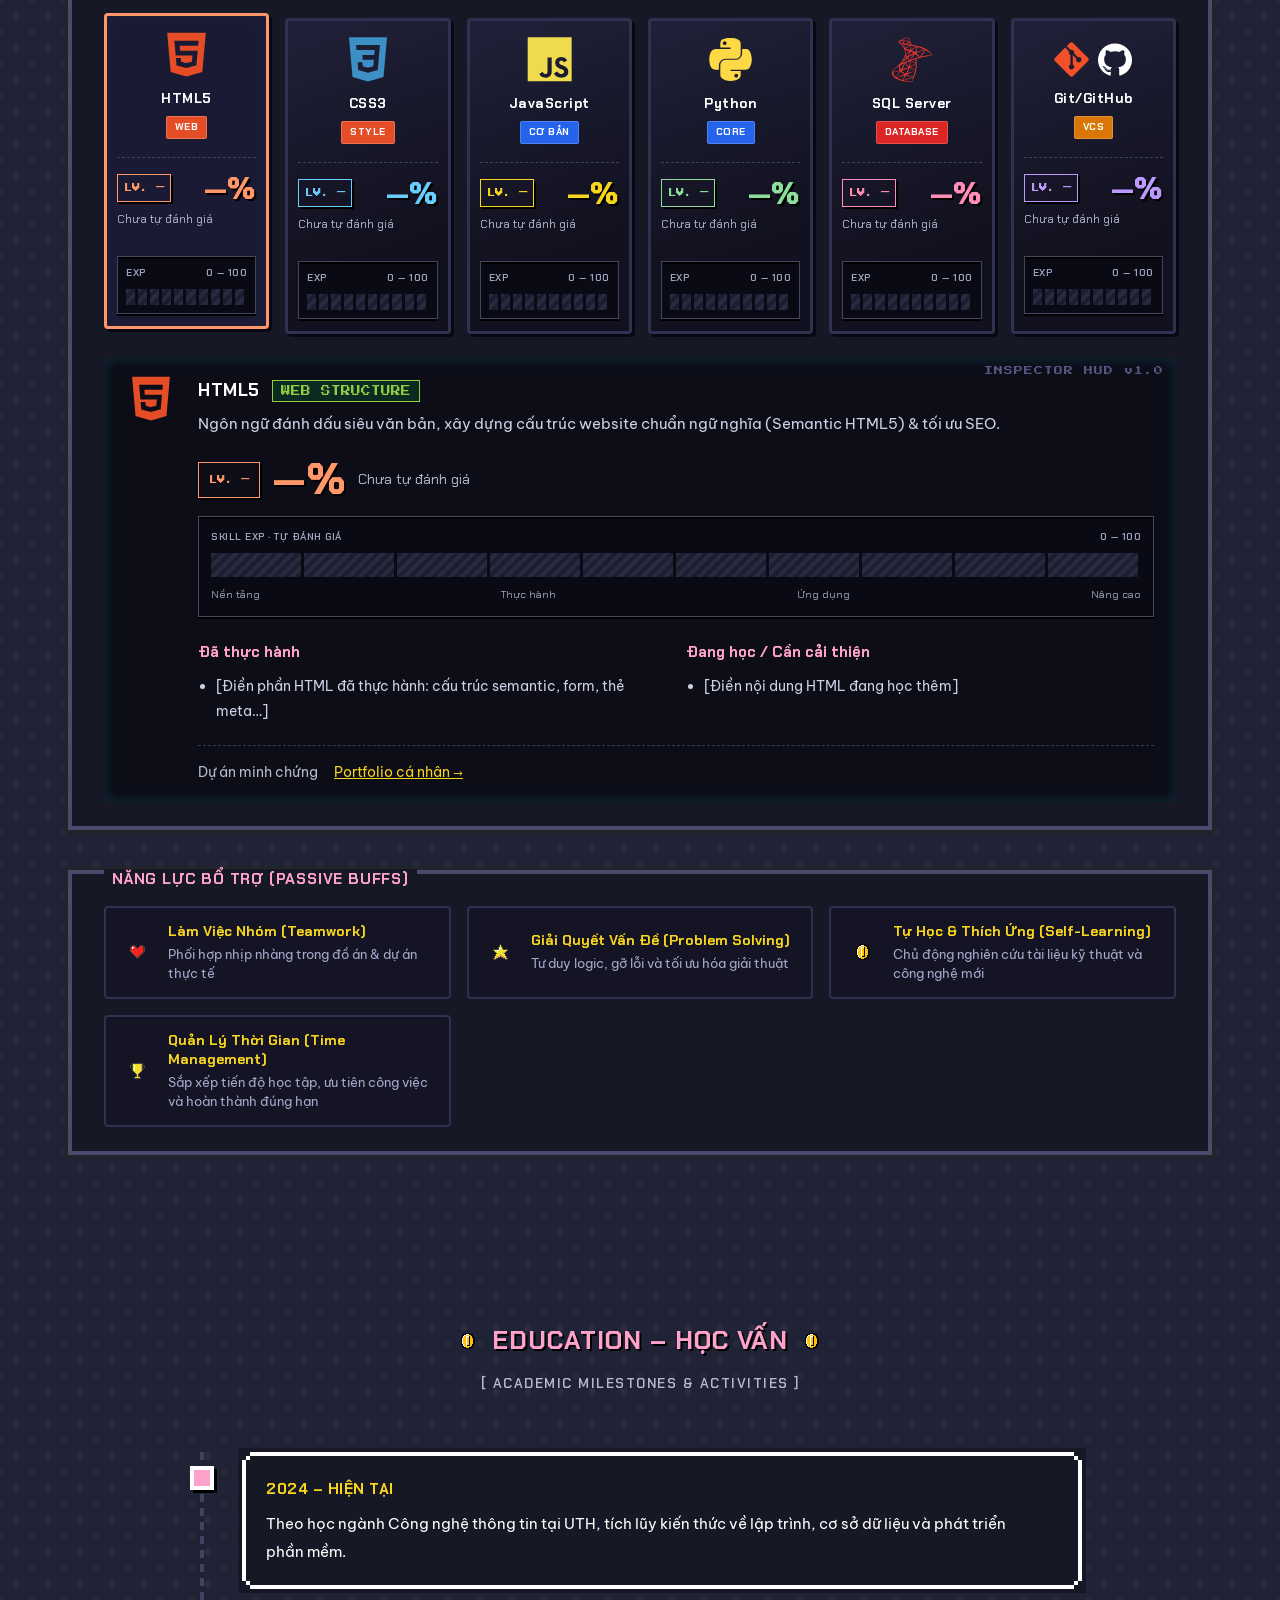
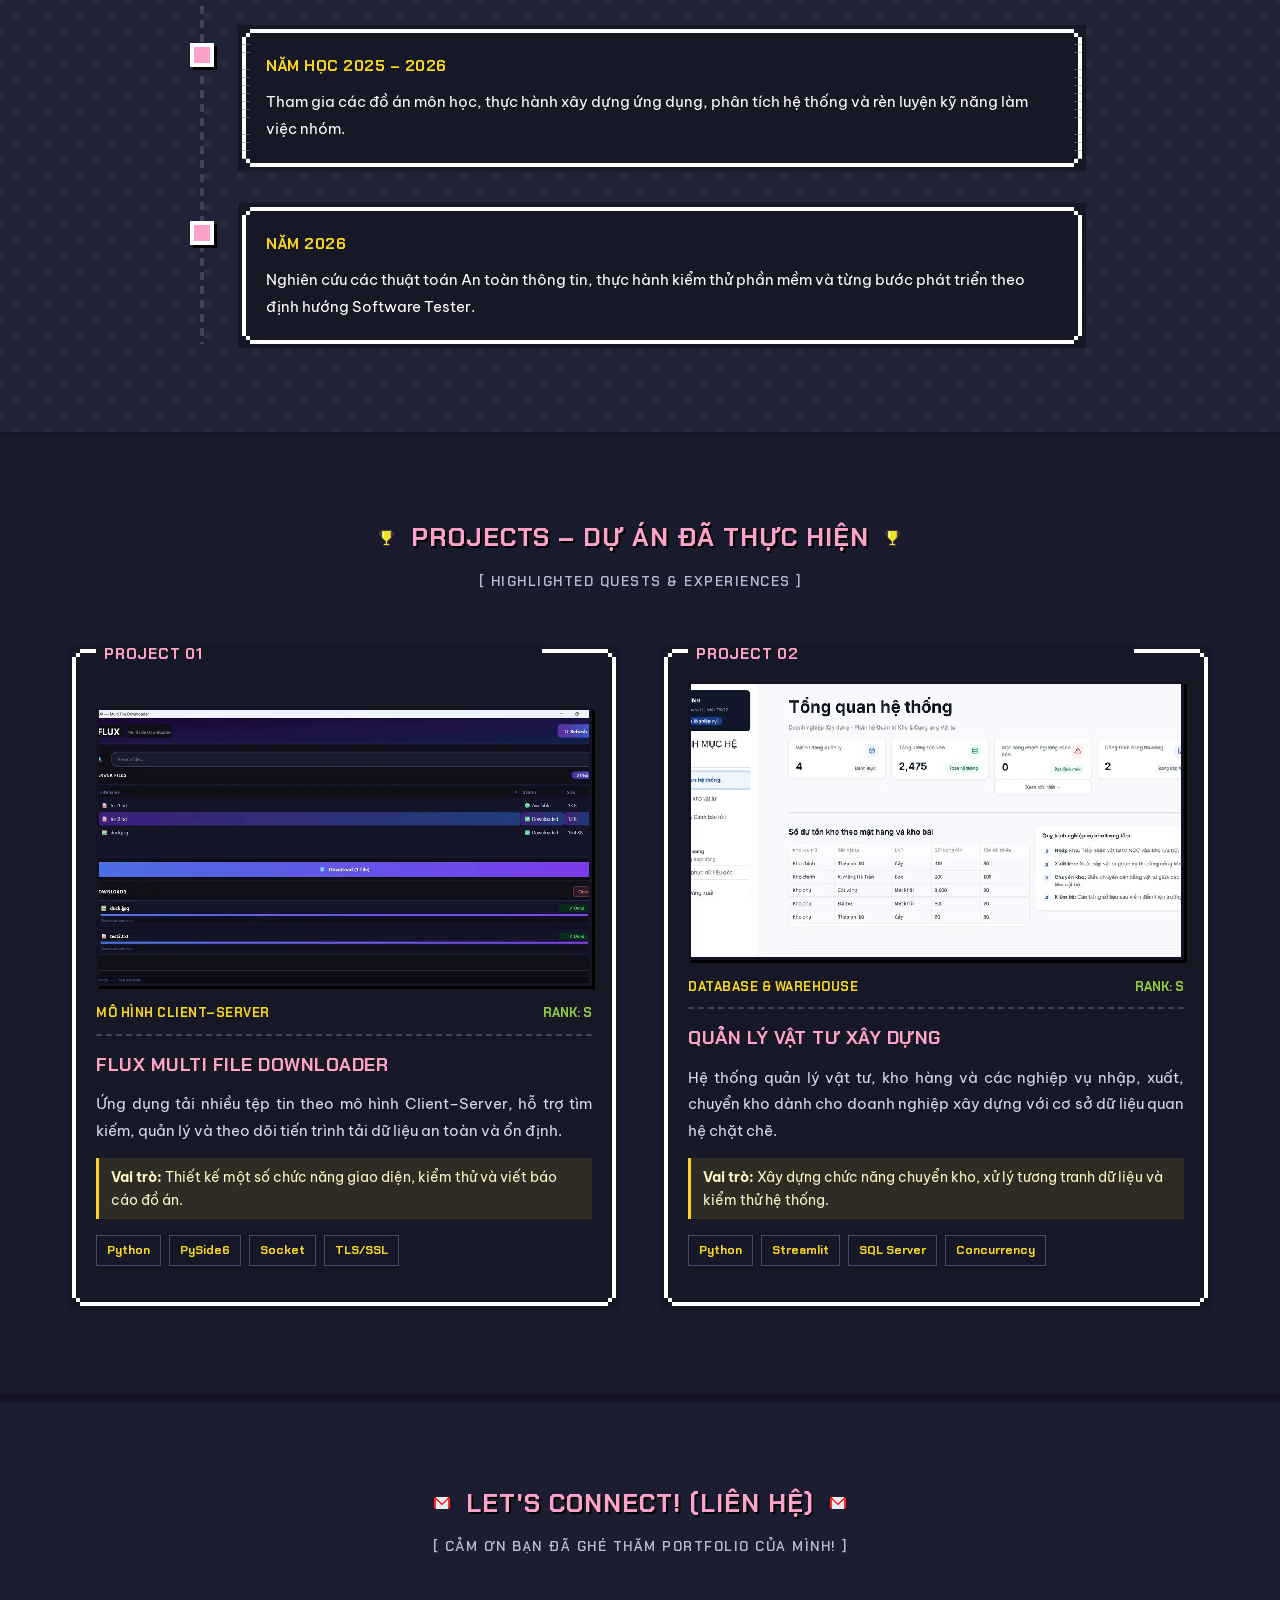
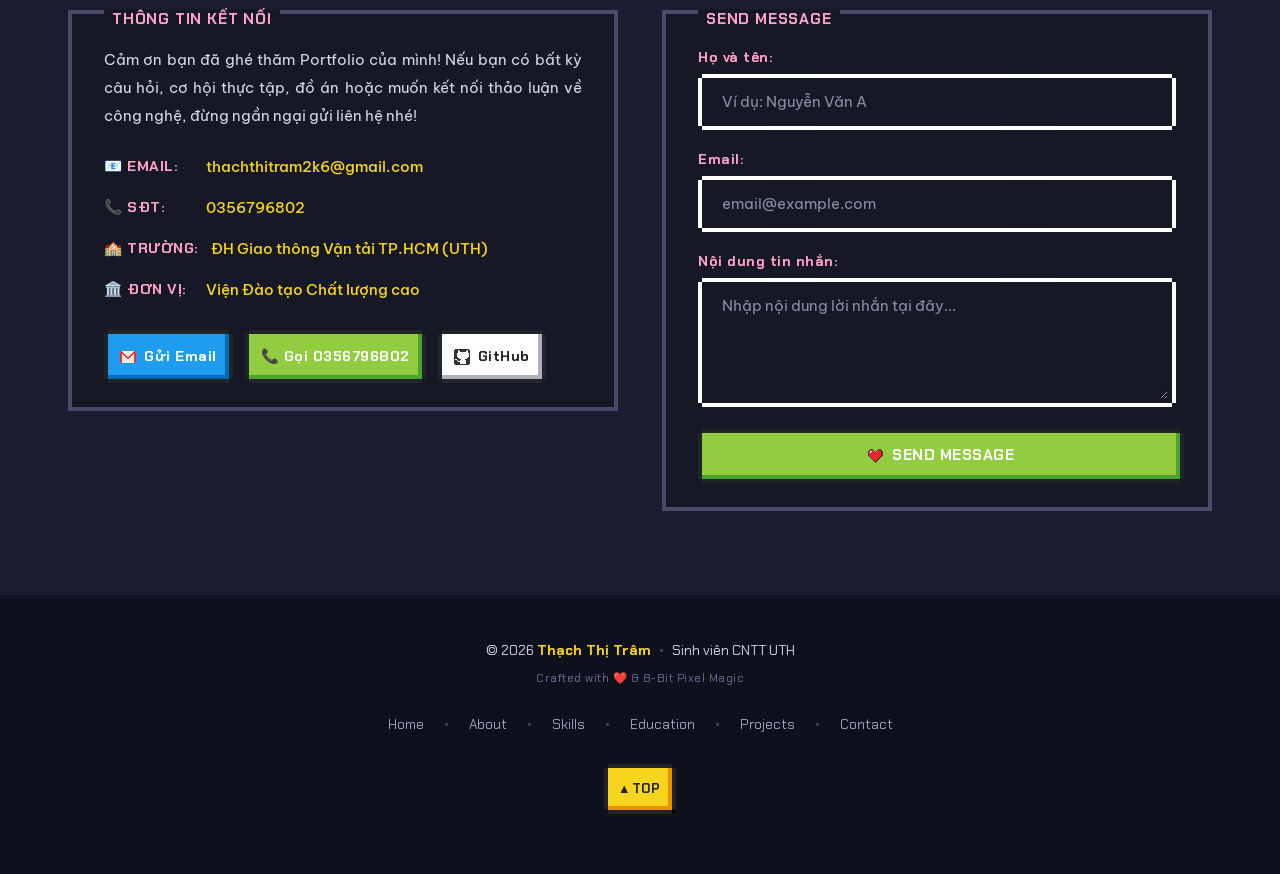
==== commit 7ee50419: "feat: expand about profile and add retro skill EXP meters" ====
--- a/index.html
+++ b/index.html
@@ -16,7 +16,7 @@
 
     <!-- CSS Stylesheets -->
     <link rel="stylesheet" href="css/nes.min.css">
-    <link rel="stylesheet" href="css/style.css?v=8c5ed46094">
+    <link rel="stylesheet" href="css/style.css?v=3007d664e2">
 </head>
 
 <body>
@@ -128,7 +128,13 @@
                         </div>
                         <h3 class="character-name">THẠCH THỊ TRÂM</h3>
 
+                        <!-- Điền các phần trong dấu ngoặc vuông; có thể xóa thông tin không muốn công khai.
+                             Nếu có chứng chỉ, thêm một dòng theo cùng cấu trúc bên dưới. -->
                         <ul class="equipment-list">
+                            <li>
+                                <span class="equipment-slot">VAI TRÒ</span>
+                                <span class="equipment-item">Sinh viên CNTT · Định hướng Software Tester</span>
+                            </li>
                             <li>
                                 <span class="equipment-slot">TRƯỜNG</span>
                                 <span class="equipment-item">ĐH Giao thông Vận tải TP.HCM (UTH)</span>
@@ -142,12 +148,24 @@
                                 <span class="equipment-item">2024 · Sinh viên năm 3</span>
                             </li>
                             <li>
+                                <span class="equipment-slot">TỐT NGHIỆP</span>
+                                <span class="equipment-item">[Điền tháng/năm dự kiến]</span>
+                            </li>
+                            <li>
+                                <span class="equipment-slot">KHU VỰC</span>
+                                <span class="equipment-item">[Điền tỉnh/thành phố]</span>
+                            </li>
+                            <li>
+                                <span class="equipment-slot">NGOẠI NGỮ</span>
+                                <span class="equipment-item">[Điền ngoại ngữ và khả năng sử dụng]</span>
+                            </li>
+                            <li>
+                                <span class="equipment-slot">TRẠNG THÁI</span>
+                                <span class="equipment-item">[Điền cơ hội đang tìm kiếm]</span>
+                            </li>
+                            <li>
                                 <span class="equipment-slot">SỞ THÍCH</span>
                                 <span class="equipment-item">Xem phim, chơi game, móc len</span>
-                            </li>
-                            <li>
-                                <span class="equipment-slot">CHỨNG CHỈ</span>
-                                <span class="equipment-item">Không có</span>
                             </li>
                         </ul>
                     </div>
@@ -167,10 +185,53 @@
                             Mình là sinh viên năm 3 ngành <strong>Công nghệ thông tin</strong> tại Trường Đại học Giao thông Vận tải TP.HCM. Mình yêu thích việc tìm hiểu cách phần mềm hoạt động, kiểm tra các chức năng và phát hiện những lỗi có thể ảnh hưởng đến trải nghiệm người dùng.
                         </p>
 
+                        <!-- Mẫu nội dung About: thay các phần [Điền ...] bằng trải nghiệm thực tế.
+                             Có thể rút gọn hoặc xóa từng article nếu chưa có nội dung phù hợp. -->
+                        <div class="about-story">
+                            <article class="about-story-block">
+                                <h4 class="about-story-title"><span aria-hidden="true">01 /</span> Vì sao mình chọn kiểm thử?</h4>
+                                <p>Mình bắt đầu quan tâm đến kiểm thử phần mềm từ <span class="template-field">[Điền trải nghiệm hoặc lý do]</span>. Điều khiến mình hứng thú nhất là <span class="template-field">[Điền khía cạnh yêu thích]</span>.</p>
+                                <p>Với mình, một sản phẩm có chất lượng cần <span class="template-field">[Điền quan điểm của bạn về chất lượng và trải nghiệm người dùng]</span>.</p>
+                            </article>
+
+                            <article class="about-story-block">
+                                <h4 class="about-story-title"><span aria-hidden="true">02 /</span> Những gì mình đã thực hành</h4>
+                                <p>Thông qua các đồ án như <strong>FLUX Multi File Downloader</strong> và <strong>Quản lý vật tư xây dựng</strong>, mình có cơ hội tham gia phát triển, kiểm thử và tìm hiểu cách một hệ thống hoạt động.</p>
+                                <ul class="about-practice-list">
+                                    <li><strong>Công việc đã làm:</strong> <span class="template-field">[Điền các đầu việc thực tế: đọc yêu cầu, viết test case, kiểm thử chức năng, ghi nhận lỗi…]</span></li>
+                                    <li><strong>Một tình huống đáng nhớ:</strong> <span class="template-field">[Điền vấn đề, phần việc của bạn và cách xử lý]</span></li>
+                                    <li><strong>Kết quả và bài học:</strong> <span class="template-field">[Điền kết quả có thể mô tả hoặc kiểm chứng, cùng điều học được]</span></li>
+                                </ul>
+                            </article>
+
+                            <article class="about-story-block">
+                                <h4 class="about-story-title"><span aria-hidden="true">03 /</span> Cách mình học và làm việc</h4>
+                                <p>Khi tiếp cận một yêu cầu mới, mình thường <span class="template-field">[Điền cách tìm hiểu, đặt câu hỏi và chia nhỏ công việc]</span>. Khi làm việc nhóm, mình chú trọng <span class="template-field">[Điền cách trao đổi, ghi chép và phối hợp]</span>.</p>
+                                <p>Điểm mạnh của mình là <span class="template-field">[Điền 1–2 điểm mạnh kèm ví dụ ngắn]</span>. Mình đang cải thiện <span class="template-field">[Điền kỹ năng và hành động cụ thể]</span>.</p>
+                            </article>
+
+                            <article class="about-story-block">
+                                <h4 class="about-story-title"><span aria-hidden="true">04 /</span> Hiện tại mình đang học gì?</h4>
+                                <p>Mình đang tập trung vào <span class="template-field">[Điền kiến thức hoặc công cụ đang học]</span>, thực hành qua <span class="template-field">[Điền khóa học, bài tập hoặc dự án]</span>.</p>
+                                <p>Mục tiêu tiếp theo là <span class="template-field">[Điền sản phẩm hoặc kỹ năng muốn hoàn thành và thời gian dự kiến]</span>.</p>
+                            </article>
+
+                            <article class="about-story-block">
+                                <h4 class="about-story-title"><span aria-hidden="true">05 /</span> Ngoài những dòng code</h4>
+                                <p>Ngoài thời gian học và làm dự án, mình thích <strong>xem phim, chơi game và móc len</strong>. <span class="template-field">[Điền một chi tiết, câu chuyện hoặc điều thú vị về sở thích của bạn]</span>.</p>
+                            </article>
+                        </div>
+
                         <div class="career-goals-box">
                             <p class="career-goals-header">🎯 MỤC TIÊU NGHỀ NGHIỆP</p>
                             <p class="career-goal-desc">
                                 Mục tiêu của mình là trở thành một <strong>Software Tester</strong> chuyên nghiệp, không ngừng rèn luyện tư duy logic, kỹ năng kiểm thử và tích lũy kinh nghiệm thực tế để góp phần nâng cao chất lượng sản phẩm phần mềm.
+                            </p>
+                            <p class="career-goal-desc">
+                                Trong 6–12 tháng tới, mình mong muốn <span class="template-field">[Điền mục tiêu gần]</span>. Mình đang tìm cơ hội <span class="template-field">[Điền vị trí thực tập hoặc hình thức cộng tác]</span> tại <span class="template-field">[Điền khu vực và hình thức làm việc]</span>.
+                            </p>
+                            <p class="career-goal-desc">
+                                Mình có thể bắt đầu từ <span class="template-field">[Điền thời điểm]</span>, với lịch tham gia <span class="template-field">[Điền thời lượng phù hợp]</span>.
                             </p>
                         </div>
 
@@ -201,61 +262,125 @@
                 <div class="nes-container with-title is-dark skills-main-card">
                     <p class="title">TECH ARSENAL (KHO CÔNG NGHỆ)</p>
                     
+                    <!-- Điền data-level bằng số 0–100, ví dụ data-level="60".
+                         Để trống nếu chưa tự đánh giá. Sửa data-known và data-learning;
+                         dùng dấu | để tách nhiều ý. Sửa data-evidence-title/url để đổi minh chứng. -->
+                    <p class="skills-note">Mức độ tự đánh giá · Chọn một kỹ năng để xem những gì mình đã thực hành.</p>
                     <div class="tech-grid">
                         <!-- HTML5 -->
-                        <div class="tech-slot is-active" data-tech="HTML5" data-tag="WEB STRUCTURE" data-desc="Ngôn ngữ đánh dấu siêu văn bản, xây dựng cấu trúc website chuẩn ngữ nghĩa (Semantic HTML5) & tối ưu SEO.">
-                            <div class="tech-icon-box">
+                        <button type="button" class="tech-slot is-active" data-tech="HTML5" data-tag="WEB STRUCTURE" data-desc="Ngôn ngữ đánh dấu siêu văn bản, xây dựng cấu trúc website chuẩn ngữ nghĩa (Semantic HTML5) & tối ưu SEO." data-level="" data-known="[Điền phần HTML đã thực hành: cấu trúc semantic, form, thẻ meta…]" data-learning="[Điền nội dung HTML đang học thêm]" data-evidence-title="Portfolio cá nhân" data-evidence-url="#home" aria-pressed="true" aria-controls="tech-inspector">
+                            <span class="tech-icon-box">
                                 <img class="tech-svg" src="images/icons/html5-plain.svg" alt="" width="64" height="64" loading="lazy" decoding="async">
-                            </div>
+                            </span>
                             <span class="tech-name">HTML5</span>
                             <span class="tech-badge is-web">WEB</span>
-                        </div>
+                            <span class="skill-rating">
+                                <span class="skill-rank" aria-hidden="true">LV. —</span>
+                                <span class="skill-percent">—%</span>
+                                <span class="skill-level">Chưa tự đánh giá</span>
+                            </span>
+                            <span class="skill-meter" data-rated="false">
+                                <span class="skill-meter-caption" aria-hidden="true"><span>EXP</span><span>0 — 100</span></span>
+                                <span class="skill-meter-track" aria-hidden="true"><span class="skill-meter-fill"></span></span>
+                                <progress class="skill-progress" value="0" max="100" aria-label="Mức độ tự đánh giá HTML5" aria-valuetext="Chưa tự đánh giá"></progress>
+                            </span>
+                        </button>
 
                         <!-- CSS3 -->
-                        <div class="tech-slot" data-tech="CSS3" data-tag="STYLING & DESIGN" data-desc="Tạo kiểu giao diện, layout Flexbox / Grid, hiệu ứng động keyframe & thiết kế Responsive thích ứng đa màn hình.">
-                            <div class="tech-icon-box">
+                        <button type="button" class="tech-slot" data-tech="CSS3" data-tag="STYLING & DESIGN" data-desc="Tạo kiểu giao diện, layout Flexbox / Grid, hiệu ứng động keyframe & thiết kế Responsive thích ứng đa màn hình." data-level="" data-known="[Điền phần CSS đã thực hành: Flexbox, Grid, responsive, animation…]" data-learning="[Điền nội dung CSS đang học thêm]" data-evidence-title="Portfolio cá nhân" data-evidence-url="#home" aria-pressed="false" aria-controls="tech-inspector">
+                            <span class="tech-icon-box">
                                 <img class="tech-svg" src="images/icons/css3-plain.svg" alt="" width="64" height="64" loading="lazy" decoding="async">
-                            </div>
+                            </span>
                             <span class="tech-name">CSS3</span>
                             <span class="tech-badge is-web">STYLE</span>
-                        </div>
+                            <span class="skill-rating">
+                                <span class="skill-rank" aria-hidden="true">LV. —</span>
+                                <span class="skill-percent">—%</span>
+                                <span class="skill-level">Chưa tự đánh giá</span>
+                            </span>
+                            <span class="skill-meter" data-rated="false">
+                                <span class="skill-meter-caption" aria-hidden="true"><span>EXP</span><span>0 — 100</span></span>
+                                <span class="skill-meter-track" aria-hidden="true"><span class="skill-meter-fill"></span></span>
+                                <progress class="skill-progress" value="0" max="100" aria-label="Mức độ tự đánh giá CSS3" aria-valuetext="Chưa tự đánh giá"></progress>
+                            </span>
+                        </button>
 
                         <!-- JavaScript (Cơ bản) -->
-                        <div class="tech-slot" data-tech="JavaScript (Cơ bản)" data-tag="CORE SCRIPTING" data-desc="Lập trình logic xử lý sự kiện người dùng, tương tác DOM, hiệu ứng âm thanh Web Audio API & lập trình bất đồng bộ.">
-                            <div class="tech-icon-box">
+                        <button type="button" class="tech-slot" data-tech="JavaScript (Cơ bản)" data-tag="CORE SCRIPTING" data-desc="Lập trình logic xử lý sự kiện người dùng, tương tác DOM, hiệu ứng âm thanh Web Audio API & lập trình bất đồng bộ." data-level="" data-known="[Điền phần JavaScript đã thực hành: DOM, sự kiện, xử lý form…]" data-learning="[Điền nội dung JavaScript đang học thêm]" data-evidence-title="Portfolio cá nhân" data-evidence-url="#home" aria-pressed="false" aria-controls="tech-inspector">
+                            <span class="tech-icon-box">
                                 <img class="tech-svg" src="images/icons/javascript-plain.svg" alt="" width="64" height="64" loading="lazy" decoding="async">
-                            </div>
+                            </span>
                             <span class="tech-name">JavaScript</span>
                             <span class="tech-badge is-code">CƠ BẢN</span>
-                        </div>
+                            <span class="skill-rating">
+                                <span class="skill-rank" aria-hidden="true">LV. —</span>
+                                <span class="skill-percent">—%</span>
+                                <span class="skill-level">Chưa tự đánh giá</span>
+                            </span>
+                            <span class="skill-meter" data-rated="false">
+                                <span class="skill-meter-caption" aria-hidden="true"><span>EXP</span><span>0 — 100</span></span>
+                                <span class="skill-meter-track" aria-hidden="true"><span class="skill-meter-fill"></span></span>
+                                <progress class="skill-progress" value="0" max="100" aria-label="Mức độ tự đánh giá JavaScript (Cơ bản)" aria-valuetext="Chưa tự đánh giá"></progress>
+                            </span>
+                        </button>
 
                         <!-- Python -->
-                        <div class="tech-slot" data-tech="Python" data-tag="MAIN LANGUAGE" data-desc="Ngôn ngữ lập trình chính xây dựng phần mềm tải tệp đa luồng FLUX, giao diện Tkinter & mạng Socket Client-Server.">
-                            <div class="tech-icon-box">
+                        <button type="button" class="tech-slot" data-tech="Python" data-tag="MAIN LANGUAGE" data-desc="Ngôn ngữ lập trình chính xây dựng phần mềm tải tệp đa luồng FLUX, giao diện Tkinter & mạng Socket Client-Server." data-level="" data-known="[Điền phần Python đã thực hành: xử lý tệp, giao diện, socket…]" data-learning="[Điền nội dung Python đang học thêm]" data-evidence-title="FLUX Multi File Downloader" data-evidence-url="#projects" aria-pressed="false" aria-controls="tech-inspector">
+                            <span class="tech-icon-box">
                                 <img class="tech-svg" src="images/icons/python-plain.svg" alt="" width="64" height="64" loading="lazy" decoding="async">
-                            </div>
+                            </span>
                             <span class="tech-name">Python</span>
                             <span class="tech-badge is-code">CORE</span>
-                        </div>
+                            <span class="skill-rating">
+                                <span class="skill-rank" aria-hidden="true">LV. —</span>
+                                <span class="skill-percent">—%</span>
+                                <span class="skill-level">Chưa tự đánh giá</span>
+                            </span>
+                            <span class="skill-meter" data-rated="false">
+                                <span class="skill-meter-caption" aria-hidden="true"><span>EXP</span><span>0 — 100</span></span>
+                                <span class="skill-meter-track" aria-hidden="true"><span class="skill-meter-fill"></span></span>
+                                <progress class="skill-progress" value="0" max="100" aria-label="Mức độ tự đánh giá Python" aria-valuetext="Chưa tự đánh giá"></progress>
+                            </span>
+                        </button>
 
                         <!-- Microsoft SQL Server -->
-                        <div class="tech-slot" data-tech="SQL Server" data-tag="RELATIONAL DATABASE" data-desc="Hệ quản trị cơ sở dữ liệu quan hệ, thiết kế lược đồ ERD, viết truy vấn SQL phức tạp, Stored Procedure & Trigger.">
-                            <div class="tech-icon-box">
+                        <button type="button" class="tech-slot" data-tech="SQL Server" data-tag="RELATIONAL DATABASE" data-desc="Hệ quản trị cơ sở dữ liệu quan hệ, thiết kế lược đồ ERD, viết truy vấn SQL phức tạp, Stored Procedure & Trigger." data-level="" data-known="[Điền phần SQL đã thực hành: JOIN, Stored Procedure, Trigger…]" data-learning="[Điền nội dung SQL đang học thêm]" data-evidence-title="Quản lý vật tư xây dựng" data-evidence-url="#projects" aria-pressed="false" aria-controls="tech-inspector">
+                            <span class="tech-icon-box">
                                 <img class="tech-svg" src="images/icons/microsoftsqlserver-plain.svg" alt="" width="64" height="64" loading="lazy" decoding="async">
-                            </div>
+                            </span>
                             <span class="tech-name">SQL Server</span>
                             <span class="tech-badge is-db">DATABASE</span>
-                        </div>
+                            <span class="skill-rating">
+                                <span class="skill-rank" aria-hidden="true">LV. —</span>
+                                <span class="skill-percent">—%</span>
+                                <span class="skill-level">Chưa tự đánh giá</span>
+                            </span>
+                            <span class="skill-meter" data-rated="false">
+                                <span class="skill-meter-caption" aria-hidden="true"><span>EXP</span><span>0 — 100</span></span>
+                                <span class="skill-meter-track" aria-hidden="true"><span class="skill-meter-fill"></span></span>
+                                <progress class="skill-progress" value="0" max="100" aria-label="Mức độ tự đánh giá SQL Server" aria-valuetext="Chưa tự đánh giá"></progress>
+                            </span>
+                        </button>
 
                         <!-- Git / GitHub -->
-                        <div class="tech-slot" data-tech="Git / GitHub" data-tag="VERSION CONTROL" data-desc="Hệ thống quản lý phiên bản Git, lưu trữ kho mã nguồn cá nhân, theo dõi lịch sử commit và làm việc nhóm qua GitHub.">
-                            <div class="tech-icon-box git-github-box">
+                        <button type="button" class="tech-slot" data-tech="Git / GitHub" data-tag="VERSION CONTROL" data-desc="Hệ thống quản lý phiên bản Git, lưu trữ kho mã nguồn cá nhân, theo dõi lịch sử commit và làm việc nhóm qua GitHub." data-level="" data-known="[Điền thao tác Git đã sử dụng: commit, branch, merge…]" data-learning="[Điền nội dung Git đang học thêm]" data-evidence-title="GitHub cá nhân" data-evidence-url="https://github.com/trawm06" aria-pressed="false" aria-controls="tech-inspector">
+                            <span class="tech-icon-box git-github-box">
                                 <img class="tech-svg" src="images/icons/git-plain.svg" alt="" width="64" height="64" loading="lazy" decoding="async">
                                 <img class="tech-svg" src="images/icons/github-original.svg" alt="" width="64" height="64" loading="lazy" decoding="async">
-                            </div>
+                            </span>
                             <span class="tech-name">Git/GitHub</span>
                             <span class="tech-badge is-tool">VCS</span>
-                        </div>
+                            <span class="skill-rating">
+                                <span class="skill-rank" aria-hidden="true">LV. —</span>
+                                <span class="skill-percent">—%</span>
+                                <span class="skill-level">Chưa tự đánh giá</span>
+                            </span>
+                            <span class="skill-meter" data-rated="false">
+                                <span class="skill-meter-caption" aria-hidden="true"><span>EXP</span><span>0 — 100</span></span>
+                                <span class="skill-meter-track" aria-hidden="true"><span class="skill-meter-fill"></span></span>
+                                <progress class="skill-progress" value="0" max="100" aria-label="Mức độ tự đánh giá Git / GitHub" aria-valuetext="Chưa tự đánh giá"></progress>
+                            </span>
+                        </button>
                     </div>
 
                     <!-- RPG Item Inspector HUD -->
@@ -271,6 +396,31 @@
                             <p class="inspector-desc" id="inspector-desc">
                                 Ngôn ngữ đánh dấu siêu văn bản, xây dựng cấu trúc website chuẩn ngữ nghĩa (Semantic HTML5) & tối ưu SEO.
                             </p>
+                            <div class="inspector-rating">
+                                <span class="skill-rank" aria-hidden="true">LV. —</span>
+                                <span id="inspector-percent">—%</span>
+                                <span id="inspector-level">Chưa tự đánh giá</span>
+                            </div>
+                            <div class="skill-meter skill-meter-large" data-rated="false">
+                                <span class="skill-meter-caption" aria-hidden="true"><span>SKILL EXP · TỰ ĐÁNH GIÁ</span><span>0 — 100</span></span>
+                                <span class="skill-meter-track" aria-hidden="true"><span class="skill-meter-fill"></span></span>
+                                <progress id="inspector-progress" class="skill-progress" value="0" max="100" aria-label="Mức độ tự đánh giá của kỹ năng đang chọn" aria-valuetext="Chưa tự đánh giá"></progress>
+                                <span class="skill-meter-scale" aria-hidden="true"><span>Nền tảng</span><span>Thực hành</span><span>Ứng dụng</span><span>Nâng cao</span></span>
+                            </div>
+                            <div class="inspector-details">
+                                <div>
+                                    <h4>Đã thực hành</h4>
+                                    <ul id="inspector-known"><li>[Điền phần HTML đã thực hành: cấu trúc semantic, form, thẻ meta…]</li></ul>
+                                </div>
+                                <div>
+                                    <h4>Đang học / Cần cải thiện</h4>
+                                    <ul id="inspector-learning"><li>[Điền nội dung HTML đang học thêm]</li></ul>
+                                </div>
+                            </div>
+                            <div class="inspector-evidence">
+                                <span>Dự án minh chứng</span>
+                                <a id="inspector-evidence" href="#home">Portfolio cá nhân →</a>
+                            </div>
                         </div>
                     </div>
                 </div>
@@ -634,7 +784,7 @@
     </footer>
 
     <!-- Scripts -->
-    <script src="js/main.js?v=e2168687c9" defer></script>
+    <script src="js/main.js?v=27e171746f" defer></script>
 
 </body>
 
--- a/css/style.css
+++ b/css/style.css
@@ -437,7 +437,8 @@
 
 .about-grid {
     display: grid;
-    grid-template-columns: 380px 1fr;
+    grid-template-columns: 380px minmax(0, 1fr);
+    align-items: start;
     gap: 36px;
 }
 
@@ -537,6 +538,68 @@
     font-family: var(--font-body);
     font-weight: 500;
     color: #ffffff;
+}
+
+.about-grid > .cyber-window {
+    min-width: 0;
+}
+
+.equipment-item {
+    min-width: 0;
+    overflow-wrap: anywhere;
+}
+
+.about-story {
+    display: grid;
+    gap: 24px;
+    margin-bottom: 28px;
+}
+
+.about-story-block {
+    padding-top: 20px;
+    border-top: 1px solid #3a3b59;
+    color: #e4e4f0;
+    font-size: 0.95rem;
+    line-height: 1.9;
+    overflow-wrap: anywhere;
+}
+
+.about-story-title {
+    margin-bottom: 12px;
+    font-family: var(--font-arcade);
+    font-size: 1.05rem;
+    font-weight: 700;
+    line-height: 1.6;
+    color: var(--cyber-cyan);
+}
+
+.about-story-title span {
+    margin-right: 6px;
+    color: var(--cyber-pink);
+}
+
+.about-story-block p + p,
+.career-goal-desc + .career-goal-desc {
+    margin-top: 12px;
+}
+
+.about-story-block strong {
+    color: #ffe97a;
+}
+
+.about-practice-list {
+    margin: 12px 0 0;
+    padding-left: 20px;
+}
+
+.about-practice-list li + li {
+    margin-top: 10px;
+}
+
+.template-field {
+    color: #c8c2dc;
+    text-decoration: underline dotted #746b8d;
+    text-underline-offset: 4px;
 }
 
 /* Biography window */
@@ -655,11 +718,16 @@
     justify-content: center;
 }
 
-.git-github-box i {
+.git-github-box .tech-svg {
     font-size: 2.2rem;
 }
 
 .tech-slot {
+    width: 100%;
+    min-width: 0;
+    font: inherit;
+    color: inherit;
+    text-align: center;
     background: #141424;
     border: 3px solid #303150;
     padding: 16px 10px 12px;
@@ -816,6 +884,219 @@
     line-height: 1.6;
     margin: 0;
     text-wrap: pretty;
+}
+
+.skills-note {
+    margin: 0 0 20px;
+    color: var(--text-muted);
+    font-size: 0.85rem;
+    line-height: 1.7;
+}
+
+.tech-slot:focus-visible {
+    outline: 3px solid var(--accent-yellow);
+    outline-offset: 4px;
+}
+
+.tech-slot {
+    --skill-color: #ff9768;
+    background: linear-gradient(160deg, #202039, #11111f 70%);
+    box-shadow: 3px 3px 0 #080811;
+}
+
+.tech-slot[data-tech="CSS3"] { --skill-color: #6acbff; }
+.tech-slot[data-tech="JavaScript (Cơ bản)"] { --skill-color: #f7d51d; }
+.tech-slot[data-tech="Python"] { --skill-color: #8cde9a; }
+.tech-slot[data-tech="SQL Server"] { --skill-color: #ff8db5; }
+.tech-slot[data-tech="Git / GitHub"] { --skill-color: #bc9aff; }
+
+.tech-slot:hover,
+.tech-slot.is-active {
+    border-color: var(--skill-color);
+    box-shadow: 3px 3px 0 #080811, inset 0 0 22px #ffffff06;
+}
+
+.skill-rating {
+    display: grid;
+    grid-template-columns: auto 1fr;
+    align-items: center;
+    gap: 8px;
+    width: 100%;
+    margin: 18px 0 12px;
+    padding-top: 14px;
+    border-top: 1px dashed #41415d;
+    font-family: var(--font-arcade);
+    text-align: left;
+}
+
+.skill-rank {
+    display: inline-flex;
+    justify-content: center;
+    align-items: center;
+    min-height: 28px;
+    padding: 4px 6px;
+    border: 1px solid currentColor;
+    box-shadow: 2px 2px 0 #000;
+    color: var(--skill-color, var(--accent-green));
+    font-family: var(--font-pixel);
+    font-size: 0.52rem;
+    white-space: nowrap;
+}
+
+.skill-percent,
+#inspector-percent {
+    color: var(--skill-color, var(--accent-yellow));
+    font-family: var(--font-arcade);
+    font-weight: 700;
+    font-variant-numeric: tabular-nums;
+    font-size: clamp(1.5rem, 2.5vw, 2rem);
+    line-height: 1;
+    text-align: right;
+    text-shadow: 2px 2px 0 #000;
+}
+
+.skill-level {
+    grid-column: 1 / -1;
+    min-height: 2.8em;
+    font-size: 0.72rem;
+    line-height: 1.4;
+    color: var(--text-muted);
+}
+
+.skill-meter {
+    --skill-fill: 0%;
+    display: block;
+    position: relative;
+    width: 100%;
+    padding: 8px;
+    background: #090a14;
+    border: 1px solid #45455f;
+    box-shadow: inset 0 2px 0 #000, 0 2px 0 #000;
+    text-align: left;
+}
+
+.skill-meter-caption {
+    display: flex;
+    justify-content: space-between;
+    gap: 8px;
+    margin-bottom: 7px;
+    color: #a5a5c0;
+    font-family: var(--font-arcade);
+    font-size: 0.62rem;
+    font-weight: 600;
+    letter-spacing: 0.5px;
+}
+
+.skill-meter-track {
+    display: block;
+    height: 16px;
+    background: #292a40;
+    /* Fixed divisions stay aligned even when the value is not a multiple of 10. */
+    -webkit-mask-image: repeating-linear-gradient(to right, #000 0 calc(10% - 3px), transparent calc(10% - 3px) 10%);
+    mask-image: repeating-linear-gradient(to right, #000 0 calc(10% - 3px), transparent calc(10% - 3px) 10%);
+}
+
+.skill-meter-fill {
+    display: block;
+    width: var(--skill-fill);
+    height: 100%;
+    background: var(--skill-color, var(--accent-green));
+    box-shadow: inset 0 3px 0 #ffffff45, inset 0 -3px 0 #0004;
+    transition: width 450ms steps(10, end);
+}
+
+/* Keep the native value available to assistive technologies. */
+.skill-meter .skill-progress {
+    position: absolute;
+    width: 1px;
+    height: 1px;
+    padding: 0;
+    margin: -1px;
+    overflow: hidden;
+    clip-path: inset(50%);
+    border: 0;
+}
+
+.skill-meter[data-rated="false"] .skill-meter-track {
+    background: repeating-linear-gradient(135deg, #292a40 0 4px, #1c1d30 4px 8px);
+}
+
+.inspector-rating {
+    display: flex;
+    align-items: center;
+    flex-wrap: wrap;
+    gap: 12px;
+    margin: 22px 0 14px;
+    font-family: var(--font-arcade);
+    font-size: 0.9rem;
+    color: var(--text-muted);
+}
+
+#inspector-percent { font-size: 2.8rem; }
+.inspector-rating .skill-rank { padding: 10px; }
+.skill-meter-large { padding: 12px; }
+.skill-meter-large .skill-meter-track { height: 24px; }
+
+.skill-meter-scale {
+    display: flex;
+    justify-content: space-between;
+    gap: 6px;
+    margin-top: 9px;
+    font-family: var(--font-arcade);
+    font-size: 0.65rem;
+    color: #a5a5c0;
+}
+
+@media (max-width: 375px) {
+    .skill-rank { font-size: 0.45rem; padding: 4px; }
+    .skill-percent { font-size: 1.4rem; }
+    .skill-meter-scale { flex-wrap: wrap; }
+    .skill-meter-scale span { flex-basis: calc(50% - 6px); }
+    .skill-meter-caption { font-size: 0.58rem; }
+}
+
+.inspector-content { min-width: 0; width: 100%; }
+.inspector-header { flex-wrap: wrap; }
+.tech-inspector-hud { align-items: flex-start; }
+
+.inspector-details {
+    display: grid;
+    grid-template-columns: repeat(2, minmax(0, 1fr));
+    gap: 20px;
+    margin-top: 22px;
+    font-size: 0.88rem;
+    line-height: 1.8;
+    color: #cfd0e6;
+    overflow-wrap: anywhere;
+}
+
+.inspector-details h4 {
+    margin-bottom: 8px;
+    font-family: var(--font-arcade);
+    font-size: 0.95rem;
+    color: var(--accent-pink);
+}
+
+.inspector-details ul { margin: 0; padding-left: 18px; }
+.inspector-details li + li { margin-top: 6px; }
+
+.inspector-evidence {
+    display: flex;
+    flex-wrap: wrap;
+    gap: 6px 16px;
+    margin-top: 20px;
+    padding-top: 14px;
+    border-top: 1px dashed #3a3b59;
+    font-size: 0.85rem;
+    line-height: 1.8;
+}
+
+.inspector-evidence > span { color: var(--text-muted); }
+.inspector-evidence a { color: var(--accent-yellow); text-decoration: underline; }
+
+@media (max-width: 576px) {
+    .inspector-details { grid-template-columns: minmax(0, 1fr); gap: 16px; }
+    .skill-level { font-size: 0.7rem; }
 }
 
 /* Passive Perks List */
